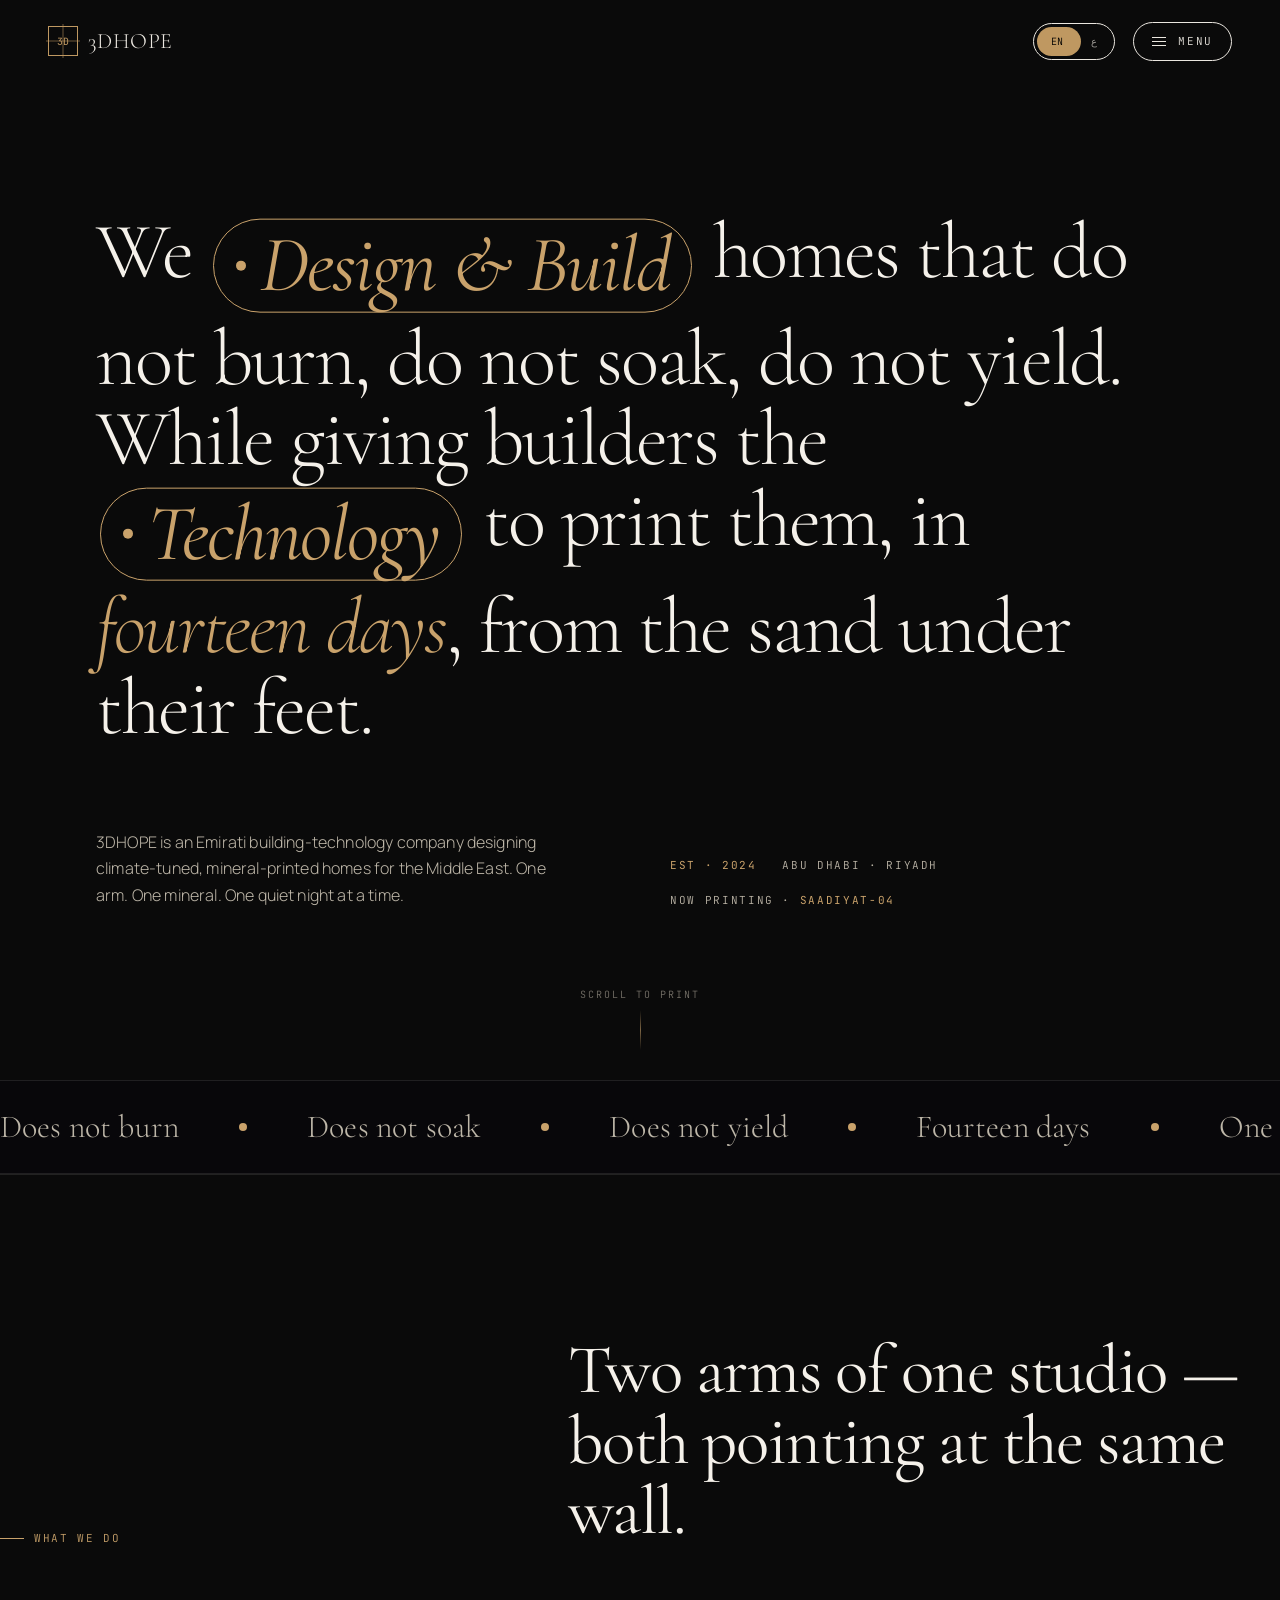
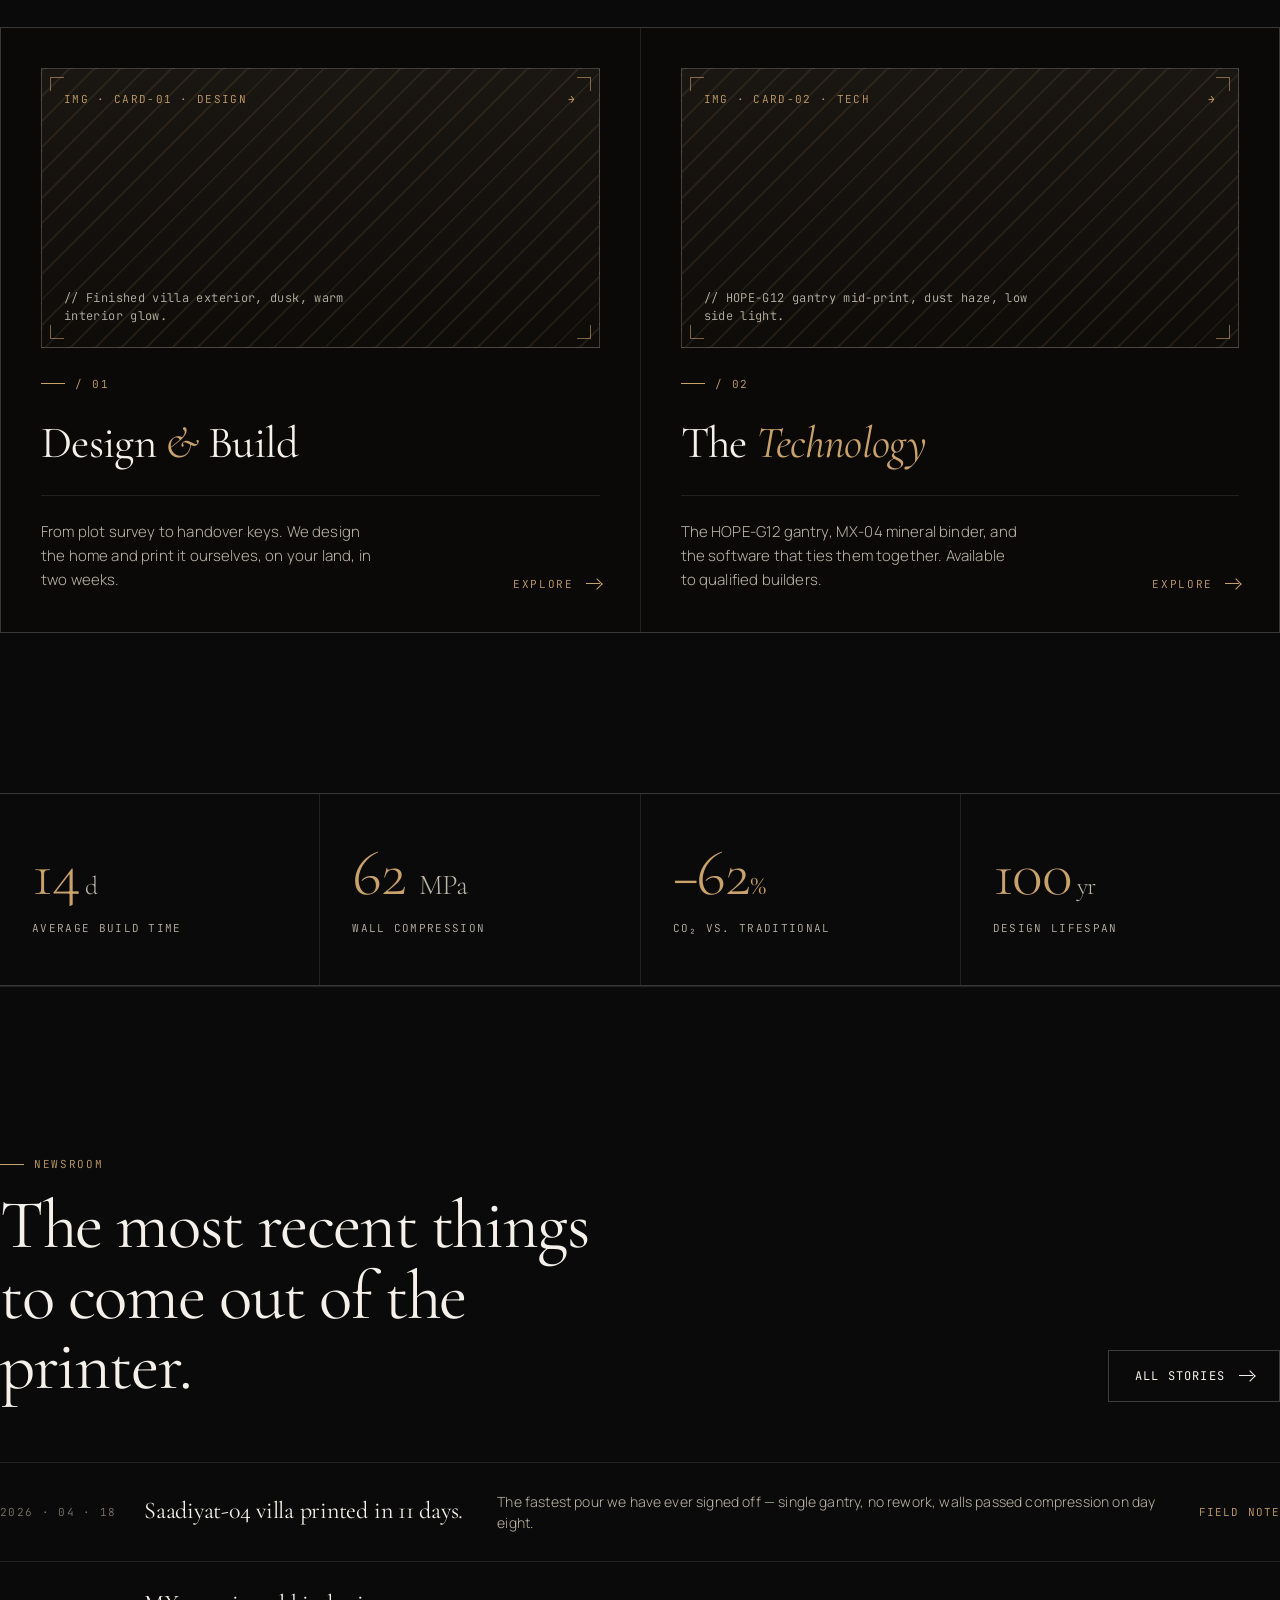
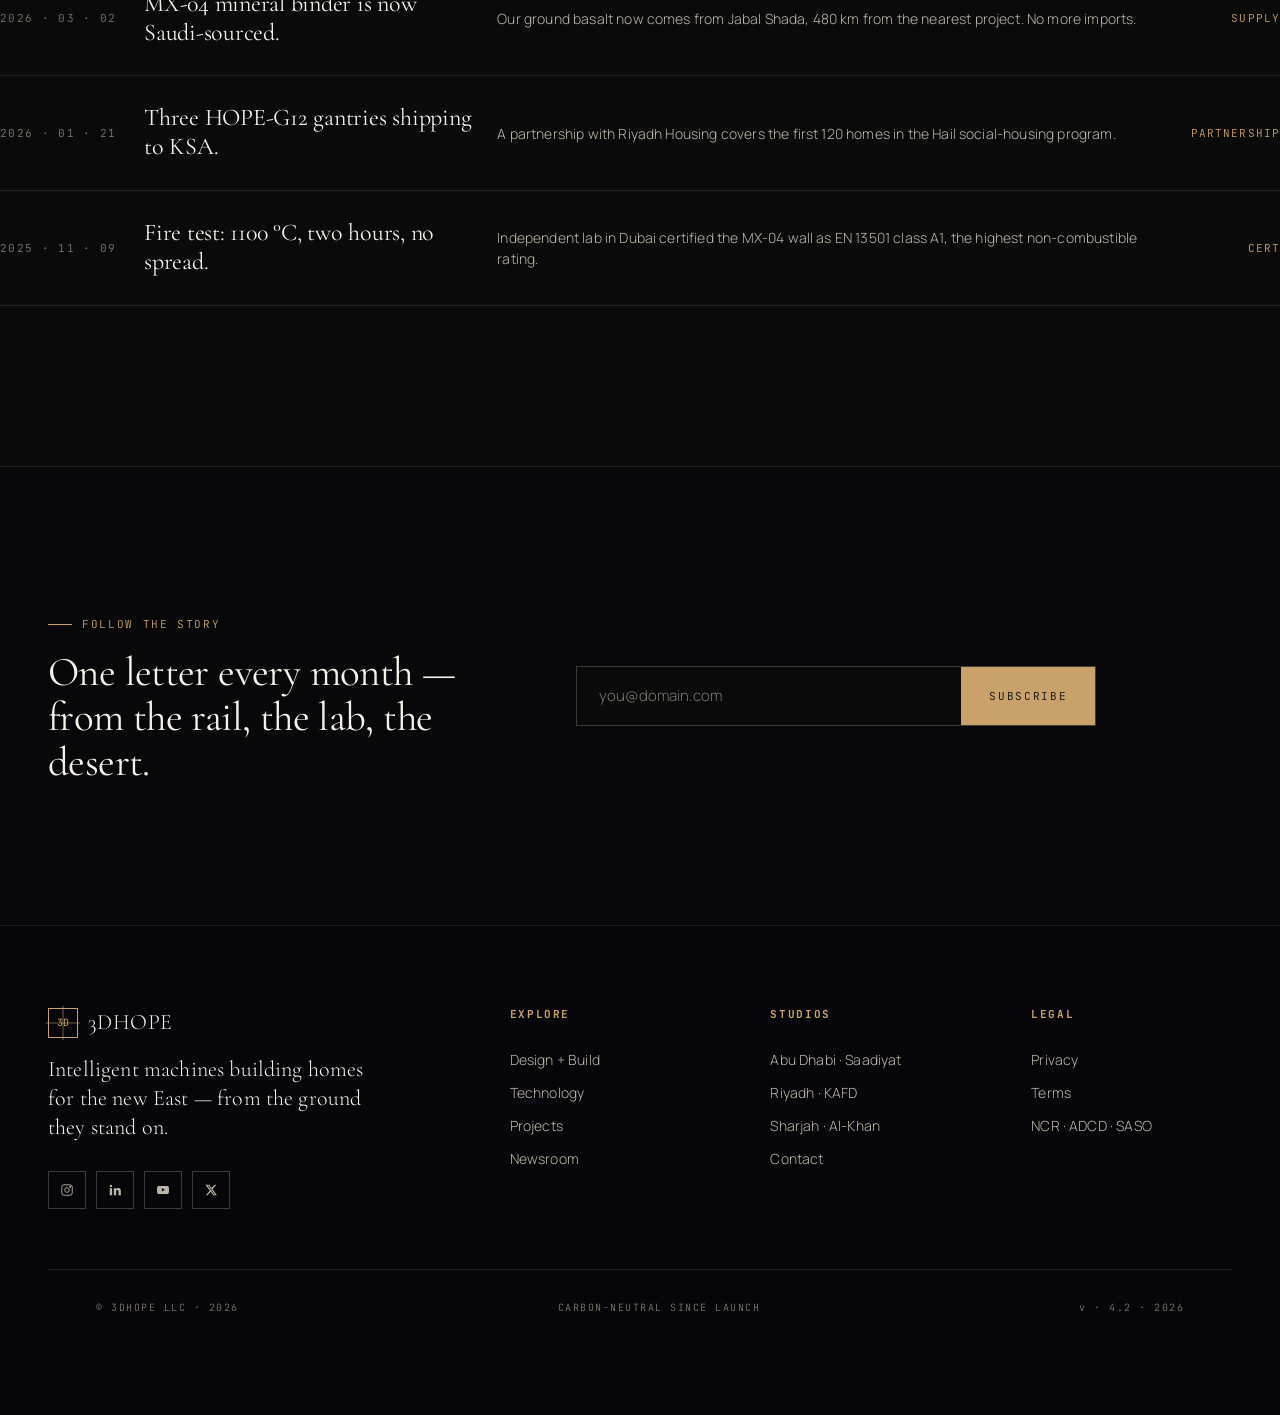
==== index.html @ 61ddff59 "Add files via upload" ====
<!doctype html>
<html lang="en" dir="ltr">
<head>
<meta charset="utf-8">
<meta name="viewport" content="width=device-width,initial-scale=1">
<title>3DHOPE — Intelligent Machines Building Homes for the New East</title>
<link rel="preconnect" href="https://fonts.googleapis.com">
<link rel="preconnect" href="https://fonts.gstatic.com" crossorigin>
<link href="https://fonts.googleapis.com/css2?family=Cormorant+Garamond:wght@300;400;500;600&family=Manrope:wght@200;300;400;500;600&family=JetBrains+Mono:wght@300;400&family=Reem+Kufi:wght@400;500;600;700&family=Tajawal:wght@200;300;400;500&display=swap" rel="stylesheet">
<link rel="stylesheet" href="assets/shared.css">
<style>
  /* HOME-SPECIFIC */
  .home{position:relative;min-height:120vh;display:flex;align-items:center;justify-content:center;padding:160px var(--pad) 120px}
  .home-bg{
    position:fixed;inset:0;z-index:-1;overflow:hidden;
    background:
      radial-gradient(ellipse at 50% 18%, rgba(201,162,107,0.22), transparent 50%),
      radial-gradient(ellipse at 50% 100%, rgba(58,42,28,0.5), transparent 55%),
      linear-gradient(180deg,#0a0a0a 0%,#13100c 50%,#0a0a0a 100%);
  }
  /* technical grid floor */
  .home-bg::before{
    content:"";position:absolute;inset:0;
    background-image:
      linear-gradient(rgba(201,162,107,0.06) 1px, transparent 1px),
      linear-gradient(90deg, rgba(201,162,107,0.06) 1px, transparent 1px);
    background-size:80px 80px;
    background-position:center bottom;
    mask:linear-gradient(180deg, transparent 0%, transparent 35%, rgba(0,0,0,0.7) 75%, rgba(0,0,0,0.9) 100%);
    -webkit-mask:linear-gradient(180deg, transparent 0%, transparent 35%, rgba(0,0,0,0.7) 75%, rgba(0,0,0,0.9) 100%);
    transform-origin:center bottom;
    transform:perspective(900px) rotateX(60deg) translateY(60%) scale(2.4);
    opacity:0.8;
  }
  .home-bg::after{
    content:"";position:absolute;inset:0;
    background:
      linear-gradient(180deg, rgba(10,10,10,0.15) 0%, rgba(10,10,10,0.0) 30%, rgba(10,10,10,0) 55%, rgba(10,10,10,0.55) 100%),
      radial-gradient(ellipse at 50% 100%, rgba(0,0,0,0) 0%, rgba(0,0,0,0.4) 100%);
    pointer-events:none;
  }

  /* the printer scene */
  .printer-scene{
    position:absolute;
    left:50%;bottom:5%;
    width:min(1400px,96vw);
    aspect-ratio:16/9;
    transform:translateX(-50%);
    pointer-events:none;
    will-change:transform;
  }
  .printer-scene svg{width:100%;height:100%;overflow:visible}
  .ps-rail{stroke:rgba(201,162,107,0.35);stroke-width:1.2;fill:none}
  .ps-rail-tick{stroke:rgba(201,162,107,0.5);stroke-width:1}
  .ps-frame{stroke:var(--accent);stroke-width:1.5;fill:none;opacity:0.9}
  .ps-frame-soft{stroke:rgba(201,162,107,0.6);stroke-width:1;fill:none}
  .ps-fill{fill:rgba(201,162,107,0.05);stroke:var(--accent);stroke-width:1.2}
  .ps-text{fill:rgba(201,162,107,0.55);font-family:var(--mono);font-size:9px;letter-spacing:0.12em}
  .ps-text-dim{fill:rgba(189,182,168,0.4);font-family:var(--mono);font-size:8px;letter-spacing:0.1em}
  .ps-tick{stroke:rgba(189,182,168,0.3);stroke-width:1}
  /* the gantry — moves horizontally */
  .ps-gantry{
    transform-origin:center;
    animation:gantryPath 18s ease-in-out infinite;
    will-change:transform;
  }
  @keyframes gantryPath{
    0%{transform:translateX(-22%)}
    50%{transform:translateX(22%)}
    100%{transform:translateX(-22%)}
  }
  html[dir="rtl"] .ps-gantry{animation-direction:reverse}
  /* extruded line (sparkle below nozzle) */
  .ps-extrude{
    stroke:var(--accent);
    stroke-width:1.4;
    fill:none;
    filter:drop-shadow(0 0 6px rgba(201,162,107,0.8));
    animation:extrudeFlicker 0.4s steps(2) infinite;
  }
  @keyframes extrudeFlicker{
    0%,100%{opacity:0.85}
    50%{opacity:1}
  }
  /* the printed wall — grows in CSS */
  .ps-wall-layer{
    fill:rgba(245,241,234,0.04);
    stroke:rgba(201,162,107,0.7);
    stroke-width:0.6;
  }
  /* dust particles */
  .ps-dust{
    fill:var(--accent);
    opacity:0;
    animation:dustFloat 3s linear infinite;
  }
  @keyframes dustFloat{
    0%{opacity:0;transform:translateY(0) translateX(0)}
    10%{opacity:0.6}
    100%{opacity:0;transform:translateY(-40px) translateX(20px)}
  }
  /* scanning measurement lines */
  .ps-scanline{
    stroke:rgba(201,162,107,0.45);
    stroke-width:0.6;
    stroke-dasharray:3 3;
    fill:none;
  }
  /* corner technical marks */
  .ps-corner-frame{
    position:absolute;
    left:0;right:0;top:0;bottom:0;
    pointer-events:none;
  }
  .ps-tag{
    position:absolute;
    font-family:var(--mono);
    font-size:10px;
    color:var(--accent);
    letter-spacing:0.15em;
    opacity:0.7;
  }
  .ps-tag.tl{top:8%;left:4%}
  .ps-tag.tr{top:8%;right:4%;color:var(--fg-dim)}
  .ps-tag.bl{bottom:8%;left:4%;color:var(--fg-dim)}
  .ps-tag.br{bottom:8%;right:4%}
  @media (max-width:880px){
    .ps-tag{font-size:9px}
    .printer-scene{aspect-ratio:4/3}
  }

  /* scroll hint */
  .scroll-cue{
    position:absolute;left:50%;bottom:30px;transform:translateX(-50%);
    display:flex;flex-direction:column;align-items:center;gap:8px;
    font-family:var(--mono);font-size:10px;letter-spacing:0.2em;color:var(--fg-dim);
    z-index:2;opacity:0.6;
  }
  .scroll-cue .bar{
    width:1px;height:40px;
    background:linear-gradient(180deg,transparent,var(--accent),transparent);
    animation:scrollPulse 2s ease-in-out infinite;
  }
  @keyframes scrollPulse{
    0%,100%{transform:scaleY(0.4) translateY(-50%);opacity:0.4}
    50%{transform:scaleY(1) translateY(0);opacity:1}
  }

  /* Editorial headline */
  .editorial{
    max-width:1320px;font-family:var(--serif);font-weight:300;
    font-size:clamp(38px,6.2vw,108px);line-height:1.02;letter-spacing:-0.025em;
    color:var(--fg);
    /* support arabic look */
  }
  html[dir="rtl"] .editorial{font-family:var(--ar-serif);font-weight:400;line-height:1.15;letter-spacing:0;font-size:clamp(34px,5.4vw,92px)}
  .editorial .pill{
    display:inline-flex;align-items:center;gap:14px;
    border:1px solid var(--accent);color:var(--accent);
    padding:6px 22px;border-radius:999px;
    transform:translateY(-0.08em);
    transition:background .3s, color .3s, padding .3s;
    font-family:var(--serif);font-weight:400;font-style:italic;
    line-height:1;
    margin:0 4px;
  }
  html[dir="rtl"] .editorial .pill{font-family:var(--ar-serif);font-style:normal;font-weight:500}
  .editorial .pill .dot{width:10px;height:10px;border-radius:50%;background:var(--accent);display:inline-block;transition:background .3s}
  .editorial .pill:hover{background:var(--accent);color:#0a0a0a}
  .editorial .pill:hover .dot{background:#0a0a0a}
  .editorial .pill .ar-spacing{margin-inline-start:6px}

  .editorial em{font-style:italic;color:var(--accent)}
  html[dir="rtl"] .editorial em{font-style:normal;color:var(--accent)}

  /* sub line under editorial */
  .home-tag{margin-top:80px;display:grid;grid-template-columns:1fr 1fr;gap:60px;align-items:end}
  @media (max-width:880px){ .home-tag{grid-template-columns:1fr;gap:24px;margin-top:50px} }
  .home-tag .lede{max-width:48ch}
  .home-tag-meta{display:flex;flex-direction:column;align-items:flex-start;gap:18px;color:var(--fg-dim);font-family:var(--mono);font-size:11px;letter-spacing:.15em}
  .home-tag-meta b{color:var(--accent);font-weight:400}

  /* scrolling marquee strip */
  .marquee{
    overflow:hidden;border-top:1px solid var(--line);border-bottom:1px solid var(--line);
    padding:22px 0;background:#08070a;position:relative;z-index:1
  }
  .marquee-track{display:flex;gap:60px;animation:marq 50s linear infinite;white-space:nowrap;width:max-content}
  @keyframes marq{from{transform:translateX(0)} to{transform:translateX(-50%)}}
  html[dir="rtl"] .marquee-track{animation-direction:reverse}
  .marquee span{font-family:var(--serif);font-weight:300;font-size:32px;color:var(--fg-dim);display:flex;align-items:center;gap:60px}
  html[dir="rtl"] .marquee span{font-family:var(--ar-serif);font-weight:400}
  .marquee span::after{content:"";width:8px;height:8px;background:var(--accent);border-radius:50%;display:inline-block}

  /* what we do — two big cards */
  .ww{padding:160px 0;border-top:1px solid var(--line)}
  .ww-head{display:grid;grid-template-columns:1fr 1.4fr;gap:60px;align-items:end;margin-bottom:80px}
  @media (max-width:880px){ .ww-head{grid-template-columns:1fr;gap:24px} }
  .ww-cards{display:grid;grid-template-columns:1fr 1fr;gap:1px;background:var(--line);border:1px solid var(--line)}
  @media (max-width:880px){ .ww-cards{grid-template-columns:1fr} }
  .ww-card{background:#0a0908;padding:40px;display:flex;flex-direction:column;gap:28px;min-height:560px;transition:background .35s}
  .ww-card:hover{background:#100e0a}
  .ww-card .ph{flex:1;min-height:280px}
  .ww-card h3{font-family:var(--serif);font-weight:400;font-size:clamp(34px,3.5vw,48px);line-height:1.05;letter-spacing:-0.015em}
  html[dir="rtl"] .ww-card h3{font-family:var(--ar-serif);line-height:1.25}
  .ww-card .row{display:flex;justify-content:space-between;align-items:end;gap:20px;border-top:1px solid var(--line);padding-top:24px;margin-top:auto}
  .ww-card .row p{color:var(--fg-dim);font-size:15px;max-width:38ch;line-height:1.6}
  .ww-card .row .go{
    display:inline-flex;align-items:center;gap:12px;font-family:var(--mono);font-size:11px;letter-spacing:.15em;color:var(--accent);
    flex-shrink:0;transition:gap .3s
  }
  .ww-card:hover .row .go{gap:20px}

  /* stat strip */
  .stats{display:grid;grid-template-columns:repeat(4,1fr);gap:1px;background:var(--line);border-top:1px solid var(--line);border-bottom:1px solid var(--line)}
  @media (max-width:880px){ .stats{grid-template-columns:repeat(2,1fr)} }
  .stat{background:var(--bg);padding:48px 32px;display:flex;flex-direction:column;gap:14px}
  .stat b{font-family:var(--serif);font-weight:300;font-size:clamp(46px,5vw,76px);color:var(--accent);line-height:1;letter-spacing:-0.02em}
  .stat span{font-family:var(--mono);font-size:11px;color:var(--fg-dim);letter-spacing:.12em}

  /* news preview */
  .news{padding:160px 0;border-top:1px solid var(--line)}
  .news-head{display:flex;justify-content:space-between;align-items:end;margin-bottom:60px;gap:30px;flex-wrap:wrap}
  .news-list a{
    display:grid;grid-template-columns:120px 1fr 2fr 100px;gap:24px;align-items:center;
    padding:28px 0;border-top:1px solid var(--line);transition:padding .35s;
  }
  .news-list a:last-child{border-bottom:1px solid var(--line)}
  @media (max-width:880px){ .news-list a{grid-template-columns:90px 1fr;gap:10px} .news-list a .nd{grid-column:1/-1;color:var(--fg-dim)} .news-list a .nv{display:none} }
  .news-list a:hover{padding-left:14px}
  html[dir="rtl"] .news-list a:hover{padding-left:0;padding-right:14px}
  .news-list .nd-date{font-family:var(--mono);font-size:11px;color:var(--muted);letter-spacing:.12em}
  .news-list .nd-title{font-family:var(--serif);font-size:24px;font-weight:400;line-height:1.2;letter-spacing:-0.01em}
  html[dir="rtl"] .news-list .nd-title{font-family:var(--ar-serif);line-height:1.4}
  .news-list .nd-desc{color:var(--fg-dim);font-size:14px;line-height:1.5}
  .news-list .nv{font-family:var(--mono);font-size:11px;color:var(--accent);text-align:right;letter-spacing:.1em}
  html[dir="rtl"] .news-list .nv{text-align:left}

  /* newsletter */
  .nl{padding:140px 0;border-top:1px solid var(--line);background:#08070a}
  .nl-grid{display:grid;grid-template-columns:1fr 1.4fr;gap:60px;align-items:center}
  @media (max-width:880px){ .nl-grid{grid-template-columns:1fr;gap:24px} }
  .nl-form{display:flex;gap:0;border:1px solid var(--line-strong);background:#0a0a0a;max-width:520px}
  .nl-form input{
    flex:1;background:transparent;border:0;outline:0;color:var(--fg);
    padding:18px 22px;font:inherit;font-size:15px;font-weight:300
  }
  .nl-form input::placeholder{color:var(--muted)}
  .nl-form button{padding:0 28px;background:var(--accent);color:#0a0a0a;font-family:var(--mono);font-size:11px;letter-spacing:.15em;transition:background .25s}
  .nl-form button:hover{background:#e0b986}

  /* footer */
  footer.foot{
    border-top:1px solid var(--line);padding:80px var(--pad) 100px;background:#06050a;
  }
  .foot-grid{display:grid;grid-template-columns:2fr 1fr 1fr 1fr;gap:60px;max-width:1480px;margin:0 auto}
  @media (max-width:880px){ .foot-grid{grid-template-columns:1fr 1fr;gap:40px} }
  .foot-grid h5{font-family:var(--mono);font-size:11px;color:var(--accent);margin-bottom:20px;letter-spacing:.15em}
  .foot-grid ul li{padding:6px 0;font-size:14px;color:var(--fg-dim);transition:color .25s;cursor:pointer}
  .foot-grid ul li:hover{color:var(--accent)}
  .foot-tag{font-family:var(--serif);font-size:22px;color:var(--fg);line-height:1.3;margin-top:16px;max-width:30ch}
  html[dir="rtl"] .foot-tag{font-family:var(--ar-serif);line-height:1.5}

  /* social row */
  .socials{display:flex;gap:10px;margin-top:30px}
  .socials a{
    width:38px;height:38px;border:1px solid var(--line-strong);display:grid;place-items:center;
    color:var(--fg-dim);transition:all .25s;
  }
  .socials a:hover{border-color:var(--accent);color:var(--accent)}
  .socials a svg{width:14px;height:14px}
</style>
</head>
<body>

<!-- NAV -->
<nav class="nav" id="nav">
  <a href="index.html" class="logo">
    <span class="mark">3D</span>
    <span>3DHOPE</span>
  </a>
  <div class="nav-right">
    <div class="lang-toggle">
      <span class="pill"></span>
      <button data-lang-btn="en" class="active">EN</button>
      <button data-lang-btn="ar">ع</button>
    </div>
    <button class="menu-btn" data-open-menu>
      <span class="bars"><span></span><span></span><span></span></span>
      <span data-en>MENU</span><span data-ar>القائمة</span>
    </button>
  </div>
</nav>

<!-- MENU OVERLAY -->
<aside class="menu-overlay">
  <div class="menu-head">
    <a href="index.html" class="logo">
      <span class="mark">3D</span>
      <span>3DHOPE</span>
    </a>
    <button class="menu-close" data-close-menu>
      <span data-en>CLOSE</span><span data-ar>إغلاق</span>
      <span class="x"></span>
    </button>
  </div>
  <div class="menu-body">
    <nav class="menu-links">
      <a href="design-build.html"><span class="num">/ 01</span><span data-en>Design + Build</span><span data-ar>التصميم والبناء</span></a>
      <a href="technology.html"><span class="num">/ 02</span><span data-en>Technology</span><span data-ar>التقنية</span></a>
      <a href="design-build.html#projects"><span class="num">/ 03</span><span data-en>Projects</span><span data-ar>المشاريع</span></a>
      <a href="newsroom.html"><span class="num">/ 04</span><span data-en>Newsroom</span><span data-ar>الأخبار</span></a>
      <a href="contact.html"><span class="num">/ 05</span><span data-en>Contact</span><span data-ar>تواصل</span></a>
    </nav>
    <aside class="menu-side">
      <div>
        <h6><span data-en>STUDIOS</span><span data-ar>الاستوديوهات</span></h6>
        <p>Abu Dhabi · Saadiyat<br>Riyadh · KAFD<br>Sharjah · Al-Khan</p>
      </div>
      <div>
        <h6><span data-en>CONTACT</span><span data-ar>تواصل</span></h6>
        <p>hello@3dhope.ae<br>+971 2 449 0301</p>
      </div>
      <div>
        <h6><span data-en>FOLLOW</span><span data-ar>تابعنا</span></h6>
        <p>Instagram · LinkedIn<br>YouTube · X</p>
      </div>
    </aside>
  </div>
</aside>

<!-- HOME -->
<main class="home">
  <div class="home-bg" id="homeBg">
    <!-- Tech corner tags -->
    <span class="ps-tag tl">SCENE · 01</span>
    <span class="ps-tag tr"><span data-en>GANTRY · HOPE-G12</span><span data-ar>الرافعة · HOPE-G12</span></span>
    <span class="ps-tag bl">LAT · 24.4539° N &nbsp; LON · 54.3773° E</span>
    <span class="ps-tag br"><span data-en>LAYER 047 / 210</span><span data-ar>الطبقة ٠٤٧ / ٢١٠</span></span>

    <!-- 3D printer scene -->
    <div class="printer-scene" id="printerScene">
      <svg viewBox="0 0 1600 900" xmlns="http://www.w3.org/2000/svg" aria-hidden="true">
        <defs>
          <linearGradient id="wallGrad" x1="0" y1="0" x2="0" y2="1">
            <stop offset="0" stop-color="rgba(201,162,107,0.18)"/>
            <stop offset="1" stop-color="rgba(245,241,234,0.02)"/>
          </linearGradient>
          <radialGradient id="nozzleGlow" cx="0.5" cy="0.5" r="0.5">
            <stop offset="0" stop-color="rgba(255,210,140,0.9)"/>
            <stop offset="0.4" stop-color="rgba(201,162,107,0.5)"/>
            <stop offset="1" stop-color="rgba(201,162,107,0)"/>
          </radialGradient>
        </defs>

        <!-- Horizontal rail / base track -->
        <line class="ps-rail" x1="60" y1="780" x2="1540" y2="780"/>
        <line class="ps-rail" x1="60" y1="790" x2="1540" y2="790" opacity="0.5"/>
        <!-- Rail ticks (measurement) -->
        <g class="ps-rail-tick">
          <line x1="100" y1="780" x2="100" y2="795"/>
          <line x1="220" y1="780" x2="220" y2="795"/>
          <line x1="340" y1="780" x2="340" y2="795"/>
          <line x1="460" y1="780" x2="460" y2="795"/>
          <line x1="580" y1="780" x2="580" y2="795"/>
          <line x1="700" y1="780" x2="700" y2="795"/>
          <line x1="820" y1="780" x2="820" y2="795"/>
          <line x1="940" y1="780" x2="940" y2="795"/>
          <line x1="1060" y1="780" x2="1060" y2="795"/>
          <line x1="1180" y1="780" x2="1180" y2="795"/>
          <line x1="1300" y1="780" x2="1300" y2="795"/>
          <line x1="1420" y1="780" x2="1420" y2="795"/>
        </g>
        <!-- Scale labels -->
        <text class="ps-text-dim" x="100" y="815">0m</text>
        <text class="ps-text-dim" x="460" y="815">3m</text>
        <text class="ps-text-dim" x="820" y="815">6m</text>
        <text class="ps-text-dim" x="1180" y="815">9m</text>
        <text class="ps-text-dim" x="1420" y="815">12m</text>

        <!-- Printed wall (grows with scroll via JS) -->
        <g id="printedWall">
          <!-- foundation -->
          <rect x="600" y="760" width="380" height="20" fill="rgba(201,162,107,0.15)" stroke="rgba(201,162,107,0.4)" stroke-width="0.6"/>
          <!-- wall layers — each "stripe" is one print pass -->
          <g id="wallLayers">
            <!-- layers will be revealed by JS as the user scrolls -->
            <rect class="ps-wall-layer wl" x="610" y="752" width="360" height="8" data-layer="1"/>
            <rect class="ps-wall-layer wl" x="610" y="744" width="360" height="8" data-layer="2"/>
            <rect class="ps-wall-layer wl" x="610" y="736" width="360" height="8" data-layer="3"/>
            <rect class="ps-wall-layer wl" x="610" y="728" width="360" height="8" data-layer="4"/>
            <rect class="ps-wall-layer wl" x="610" y="720" width="360" height="8" data-layer="5"/>
            <rect class="ps-wall-layer wl" x="610" y="712" width="360" height="8" data-layer="6"/>
            <rect class="ps-wall-layer wl" x="610" y="704" width="360" height="8" data-layer="7"/>
            <rect class="ps-wall-layer wl" x="610" y="696" width="360" height="8" data-layer="8"/>
            <rect class="ps-wall-layer wl" x="610" y="688" width="360" height="8" data-layer="9"/>
            <rect class="ps-wall-layer wl" x="610" y="680" width="360" height="8" data-layer="10"/>
            <rect class="ps-wall-layer wl" x="610" y="672" width="360" height="8" data-layer="11"/>
            <rect class="ps-wall-layer wl" x="610" y="664" width="360" height="8" data-layer="12"/>
            <rect class="ps-wall-layer wl" x="610" y="656" width="360" height="8" data-layer="13"/>
            <rect class="ps-wall-layer wl" x="610" y="648" width="360" height="8" data-layer="14"/>
            <rect class="ps-wall-layer wl" x="610" y="640" width="360" height="8" data-layer="15"/>
            <rect class="ps-wall-layer wl" x="610" y="632" width="360" height="8" data-layer="16"/>
            <rect class="ps-wall-layer wl" x="610" y="624" width="360" height="8" data-layer="17"/>
            <rect class="ps-wall-layer wl" x="610" y="616" width="360" height="8" data-layer="18"/>
            <rect class="ps-wall-layer wl" x="610" y="608" width="360" height="8" data-layer="19"/>
            <rect class="ps-wall-layer wl" x="610" y="600" width="360" height="8" data-layer="20"/>
            <rect class="ps-wall-layer wl" x="610" y="592" width="360" height="8" data-layer="21"/>
            <rect class="ps-wall-layer wl" x="610" y="584" width="360" height="8" data-layer="22"/>
            <rect class="ps-wall-layer wl" x="610" y="576" width="360" height="8" data-layer="23"/>
            <rect class="ps-wall-layer wl" x="610" y="568" width="360" height="8" data-layer="24"/>
          </g>
          <!-- door opening -->
          <rect x="680" y="600" width="60" height="160" fill="rgba(10,10,10,0.9)" stroke="rgba(201,162,107,0.3)" stroke-width="0.5"/>
          <!-- window opening -->
          <rect x="820" y="600" width="80" height="60" fill="rgba(10,10,10,0.85)" stroke="rgba(201,162,107,0.3)" stroke-width="0.5"/>
        </g>

        <!-- The gantry — wraps so it can be translated horizontally -->
        <g class="ps-gantry" id="psGantry">
          <!-- left vertical column -->
          <rect class="ps-frame" x="270" y="180" width="22" height="600" rx="2"/>
          <rect class="ps-fill" x="274" y="200" width="14" height="560"/>
          <!-- detail dashes on column -->
          <line x1="270" y1="280" x2="292" y2="280" stroke="rgba(201,162,107,0.4)" stroke-width="0.6"/>
          <line x1="270" y1="380" x2="292" y2="380" stroke="rgba(201,162,107,0.4)" stroke-width="0.6"/>
          <line x1="270" y1="480" x2="292" y2="480" stroke="rgba(201,162,107,0.4)" stroke-width="0.6"/>
          <line x1="270" y1="580" x2="292" y2="580" stroke="rgba(201,162,107,0.4)" stroke-width="0.6"/>
          <line x1="270" y1="680" x2="292" y2="680" stroke="rgba(201,162,107,0.4)" stroke-width="0.6"/>

          <!-- right vertical column -->
          <rect class="ps-frame" x="1308" y="180" width="22" height="600" rx="2"/>
          <rect class="ps-fill" x="1312" y="200" width="14" height="560"/>
          <line x1="1308" y1="280" x2="1330" y2="280" stroke="rgba(201,162,107,0.4)" stroke-width="0.6"/>
          <line x1="1308" y1="380" x2="1330" y2="380" stroke="rgba(201,162,107,0.4)" stroke-width="0.6"/>
          <line x1="1308" y1="480" x2="1330" y2="480" stroke="rgba(201,162,107,0.4)" stroke-width="0.6"/>
          <line x1="1308" y1="580" x2="1330" y2="580" stroke="rgba(201,162,107,0.4)" stroke-width="0.6"/>
          <line x1="1308" y1="680" x2="1330" y2="680" stroke="rgba(201,162,107,0.4)" stroke-width="0.6"/>

          <!-- top beam (horizontal) -->
          <rect class="ps-frame" x="270" y="180" width="1060" height="18" rx="2"/>
          <rect class="ps-fill" x="280" y="184" width="1040" height="10"/>
          <!-- beam crosshatch -->
          <line x1="380" y1="180" x2="380" y2="198" stroke="rgba(201,162,107,0.35)" stroke-width="0.6"/>
          <line x1="480" y1="180" x2="480" y2="198" stroke="rgba(201,162,107,0.35)" stroke-width="0.6"/>
          <line x1="580" y1="180" x2="580" y2="198" stroke="rgba(201,162,107,0.35)" stroke-width="0.6"/>
          <line x1="680" y1="180" x2="680" y2="198" stroke="rgba(201,162,107,0.35)" stroke-width="0.6"/>
          <line x1="780" y1="180" x2="780" y2="198" stroke="rgba(201,162,107,0.35)" stroke-width="0.6"/>
          <line x1="880" y1="180" x2="880" y2="198" stroke="rgba(201,162,107,0.35)" stroke-width="0.6"/>
          <line x1="980" y1="180" x2="980" y2="198" stroke="rgba(201,162,107,0.35)" stroke-width="0.6"/>
          <line x1="1080" y1="180" x2="1080" y2="198" stroke="rgba(201,162,107,0.35)" stroke-width="0.6"/>
          <line x1="1180" y1="180" x2="1180" y2="198" stroke="rgba(201,162,107,0.35)" stroke-width="0.6"/>

          <!-- bracing — diagonals at top corners -->
          <line x1="270" y1="198" x2="340" y2="240" class="ps-frame-soft"/>
          <line x1="1330" y1="198" x2="1260" y2="240" class="ps-frame-soft"/>

          <!-- bottom mounts on rail -->
          <rect class="ps-frame" x="250" y="780" width="62" height="20" rx="1"/>
          <rect class="ps-frame" x="1288" y="780" width="62" height="20" rx="1"/>
          <circle cx="265" cy="800" r="5" class="ps-frame-soft"/>
          <circle cx="295" cy="800" r="5" class="ps-frame-soft"/>
          <circle cx="1305" cy="800" r="5" class="ps-frame-soft"/>
          <circle cx="1335" cy="800" r="5" class="ps-frame-soft"/>

          <!-- the print head trolley (slides along beam) -->
          <g id="psPrintHead">
            <!-- trolley body -->
            <rect class="ps-frame" x="760" y="200" width="80" height="60" rx="1"/>
            <rect class="ps-fill" x="765" y="204" width="70" height="52"/>
            <text class="ps-text" x="772" y="222">G-12</text>
            <text class="ps-text-dim" x="772" y="238">PRINT</text>
            <text class="ps-text-dim" x="772" y="250">HEAD</text>
            <!-- nozzle assembly -->
            <rect class="ps-frame" x="788" y="260" width="24" height="30"/>
            <polygon class="ps-frame" points="788,290 812,290 808,310 792,310" fill="rgba(201,162,107,0.12)"/>
            <!-- nozzle glow -->
            <circle cx="800" cy="312" r="20" fill="url(#nozzleGlow)"/>
            <!-- extruded line -->
            <path class="ps-extrude" d="M 800 312 Q 800 360 800 410 T 800 510" stroke-linecap="round"/>
            <!-- dust particles -->
            <circle class="ps-dust" cx="795" cy="510" r="1.5" style="animation-delay:0s"/>
            <circle class="ps-dust" cx="805" cy="515" r="1" style="animation-delay:0.4s"/>
            <circle class="ps-dust" cx="790" cy="520" r="1.2" style="animation-delay:0.8s"/>
            <circle class="ps-dust" cx="810" cy="510" r="1" style="animation-delay:1.2s"/>
            <circle class="ps-dust" cx="800" cy="525" r="1.5" style="animation-delay:1.6s"/>
            <circle class="ps-dust" cx="797" cy="518" r="1" style="animation-delay:2.0s"/>
            <circle class="ps-dust" cx="803" cy="522" r="1.2" style="animation-delay:2.4s"/>
          </g>

          <!-- crosshead measurement lines from the trolley to columns -->
          <line class="ps-scanline" x1="292" y1="230" x2="760" y2="230"/>
          <line class="ps-scanline" x1="840" y1="230" x2="1308" y2="230"/>
        </g>

        <!-- distant scanning lines (perspective hint) -->
        <line class="ps-scanline" x1="100" y1="850" x2="1500" y2="850"/>
        <line class="ps-scanline" x1="200" y1="870" x2="1400" y2="870" opacity="0.5"/>

        <!-- top-left technical annotation -->
        <g transform="translate(40 80)">
          <line x1="0" y1="0" x2="40" y2="0" stroke="rgba(201,162,107,0.5)" stroke-width="0.8"/>
          <line x1="0" y1="0" x2="0" y2="40" stroke="rgba(201,162,107,0.5)" stroke-width="0.8"/>
          <text class="ps-text" x="6" y="-6">FIG · 01</text>
          <text class="ps-text-dim" x="6" y="56">PRINT CYCLE</text>
          <text class="ps-text-dim" x="6" y="68">IN PROGRESS</text>
        </g>

        <!-- bottom-right technical annotation -->
        <g transform="translate(1480 850)">
          <line x1="0" y1="0" x2="-40" y2="0" stroke="rgba(201,162,107,0.5)" stroke-width="0.8"/>
          <line x1="0" y1="0" x2="0" y2="-40" stroke="rgba(201,162,107,0.5)" stroke-width="0.8"/>
          <text class="ps-text" x="-70" y="14" text-anchor="end">SCALE 1:80</text>
        </g>
      </svg>
    </div>
  </div>

  <div class="wrap">
    <h1 class="editorial">
      <span data-en>
        We
        <a href="design-build.html" class="pill"><span class="dot"></span>Design &amp; Build</a>
        homes that do not burn, do not soak, do not yield.<br>
        While giving builders the
        <a href="technology.html" class="pill"><span class="dot"></span>Technology</a>
        to print them, in <em>fourteen days</em>, from the sand under their feet.
      </span>
      <span data-ar>
        نحن
        <a href="design-build.html" class="pill"><span class="dot"></span>نُصمّم ونبني</a>
        منازل لا تحترق، لا تتشرّب، ولا تتزعزع.
        ونمنح البنّائين
        <a href="technology.html" class="pill"><span class="dot"></span>التقنية</a>
        ليطبعوها في <em>أربعة عشر يوماً</em> من الرمل تحت أقدامهم.
      </span>
    </h1>

    <div class="home-tag">
      <p class="lede">
        <span data-en>3DHOPE is an Emirati building-technology company designing climate-tuned, mineral-printed homes for the Middle East. One arm. One mineral. One quiet night at a time.</span>
        <span data-ar>٣دي‌هوب شركة بناء إماراتية تُصمّم منازل مطبوعة من المعدن، مُحسَّنة لمناخ الشرق الأوسط. ذراع واحدة. معدن واحد. ليلة هادئة واحدة في كل مرة.</span>
      </p>
      <div class="home-tag-meta">
        <span><b>EST · 2024</b> &nbsp; ABU DHABI · RIYADH</span>
        <span><span data-en>NOW PRINTING</span><span data-ar>تطبع الآن</span> · <b>SAADIYAT-04</b></span>
      </div>
    </div>
  </div>

  <!-- Scroll indicator -->
  <div class="scroll-cue" aria-hidden="true">
    <span><span data-en>SCROLL TO PRINT</span><span data-ar>مرّر لتطبع</span></span>
    <span class="bar"></span>
  </div>
</main>

<!-- MARQUEE -->
<div class="marquee" aria-hidden="true">
  <div class="marquee-track">
    <span data-en>Does not burn</span><span data-ar>لا يحترق</span>
    <span data-en>Does not soak</span><span data-ar>لا يتشرّب</span>
    <span data-en>Does not yield</span><span data-ar>لا يتزعزع</span>
    <span data-en>Fourteen days</span><span data-ar>أربعة عشر يوماً</span>
    <span data-en>One hundred years</span><span data-ar>مئة عام</span>
    <span data-en>Local mineral</span><span data-ar>معدن محلي</span>
    <span data-en>Does not burn</span><span data-ar>لا يحترق</span>
    <span data-en>Does not soak</span><span data-ar>لا يتشرّب</span>
    <span data-en>Does not yield</span><span data-ar>لا يتزعزع</span>
    <span data-en>Fourteen days</span><span data-ar>أربعة عشر يوماً</span>
    <span data-en>One hundred years</span><span data-ar>مئة عام</span>
    <span data-en>Local mineral</span><span data-ar>معدن محلي</span>
  </div>
</div>

<!-- WHAT WE DO -->
<section class="ww wrap">
  <div class="ww-head">
    <div class="reveal">
      <span class="eyebrow"><span data-en>WHAT WE DO</span><span data-ar>ما نقوم به</span></span>
    </div>
    <h2 class="h-2 reveal delay-1"><span data-en>Two arms of one studio — both pointing at the same wall.</span><span data-ar>ذراعان لاستوديو واحد — كلاهما يشيران إلى الجدار نفسه.</span></h2>
  </div>

  <div class="ww-cards">
    <a href="design-build.html" class="ww-card reveal">
      <div class="placeholder ph">
        <span class="corner tl"></span><span class="corner tr"></span><span class="corner bl"></span><span class="corner br"></span>
        <div class="ph-row-top"><span class="label">IMG · CARD-01 · DESIGN</span><span class="label">→</span></div>
        <div class="desc"><span data-en>// Finished villa exterior, dusk, warm interior glow.</span><span data-ar>// خارج فيلا مكتملة عند الغسق، توهج داخلي دافئ.</span></div>
      </div>
      <span class="eyebrow">/ 01</span>
      <h3><span data-en>Design <em class="italic">&amp;</em> Build</span><span data-ar>التصميم <em class="italic">و</em> البناء</span></h3>
      <div class="row">
        <p><span data-en>From plot survey to handover keys. We design the home and print it ourselves, on your land, in two weeks.</span><span data-ar>من مسح الموقع إلى تسليم المفاتيح. نصمّم المنزل ونطبعه بأنفسنا، على أرضكم، في أسبوعين.</span></p>
        <span class="go"><span data-en>EXPLORE</span><span data-ar>استكشف</span> <span class="arrow"></span></span>
      </div>
    </a>

    <a href="technology.html" class="ww-card reveal delay-1">
      <div class="placeholder ph">
        <span class="corner tl"></span><span class="corner tr"></span><span class="corner bl"></span><span class="corner br"></span>
        <div class="ph-row-top"><span class="label">IMG · CARD-02 · TECH</span><span class="label">→</span></div>
        <div class="desc"><span data-en>// HOPE-G12 gantry mid-print, dust haze, low side light.</span><span data-ar>// رافعة HOPE-G12 أثناء الطباعة، غبار خفيف، ضوء جانبي منخفض.</span></div>
      </div>
      <span class="eyebrow">/ 02</span>
      <h3><span data-en>The <em class="italic">Technology</em></span><span data-ar><em class="italic">التقنية</em></span></h3>
      <div class="row">
        <p><span data-en>The HOPE-G12 gantry, MX-04 mineral binder, and the software that ties them together. Available to qualified builders.</span><span data-ar>رافعة HOPE-G12، رابط MX-04 المعدني، والبرمجيات التي تربطهما. متاحة للبنّائين المعتمدين.</span></p>
        <span class="go"><span data-en>EXPLORE</span><span data-ar>استكشف</span> <span class="arrow"></span></span>
      </div>
    </a>
  </div>
</section>

<!-- STATS -->
<section class="stats">
  <div class="stat reveal"><b>14<small style="font-size:.4em;color:var(--fg-dim);margin-inline-start:.2em">d</small></b><span><span data-en>AVERAGE BUILD TIME</span><span data-ar>متوسط زمن البناء</span></span></div>
  <div class="stat reveal delay-1"><b>62 <small style="font-size:.45em;color:var(--fg-dim)">MPa</small></b><span><span data-en>WALL COMPRESSION</span><span data-ar>قوة ضغط الجدار</span></span></div>
  <div class="stat reveal delay-2"><b>−62<small style="font-size:.45em">%</small></b><span><span data-en>CO₂ VS. TRADITIONAL</span><span data-ar>الكربون مقارنةً بالتقليدي</span></span></div>
  <div class="stat reveal delay-3"><b>100<small style="font-size:.4em;color:var(--fg-dim);margin-inline-start:.2em">yr</small></b><span><span data-en>DESIGN LIFESPAN</span><span data-ar>العمر التصميمي</span></span></div>
</section>

<!-- NEWS -->
<section class="news wrap">
  <div class="news-head">
    <div class="reveal">
      <span class="eyebrow"><span data-en>NEWSROOM</span><span data-ar>الأخبار</span></span>
      <h2 class="h-2" style="margin-top:18px;max-width:18ch"><span data-en>The most recent things to come out of the printer.</span><span data-ar>أحدث ما خرج من الطابعة.</span></h2>
    </div>
    <a href="newsroom.html" class="btn ghost reveal delay-1"><span data-en>All stories</span><span data-ar>كل القصص</span> <span class="arrow"></span></a>
  </div>
  <div class="news-list">
    <a href="newsroom.html">
      <span class="nd-date">2026 · 04 · 18</span>
      <span class="nd-title"><span data-en>Saadiyat-04 villa printed in 11 days.</span><span data-ar>طبع فيلا سعديات-٠٤ في ١١ يوماً.</span></span>
      <span class="nd nd-desc"><span data-en>The fastest pour we have ever signed off — single gantry, no rework, walls passed compression on day eight.</span><span data-ar>أسرع طباعة وقّعناها — رافعة واحدة، بلا إعادة، الجدران اجتازت الضغط في اليوم الثامن.</span></span>
      <span class="nv">FIELD NOTE</span>
    </a>
    <a href="newsroom.html">
      <span class="nd-date">2026 · 03 · 02</span>
      <span class="nd-title"><span data-en>MX-04 mineral binder is now Saudi-sourced.</span><span data-ar>رابط MX-04 المعدني أصبح من إنتاج سعودي.</span></span>
      <span class="nd nd-desc"><span data-en>Our ground basalt now comes from Jabal Shada, 480 km from the nearest project. No more imports.</span><span data-ar>البازلت المطحون لدينا الآن من جبل شدا، على بُعد ٤٨٠ كم من أقرب مشروع. وداعاً للاستيراد.</span></span>
      <span class="nv">SUPPLY</span>
    </a>
    <a href="newsroom.html">
      <span class="nd-date">2026 · 01 · 21</span>
      <span class="nd-title"><span data-en>Three HOPE-G12 gantries shipping to KSA.</span><span data-ar>ثلاث رافعات HOPE-G12 إلى المملكة العربية السعودية.</span></span>
      <span class="nd nd-desc"><span data-en>A partnership with Riyadh Housing covers the first 120 homes in the Hail social-housing program.</span><span data-ar>شراكة مع الإسكان في الرياض تغطي أول ١٢٠ منزلاً في برنامج إسكان حائل.</span></span>
      <span class="nv">PARTNERSHIP</span>
    </a>
    <a href="newsroom.html">
      <span class="nd-date">2025 · 11 · 09</span>
      <span class="nd-title"><span data-en>Fire test: 1100 °C, two hours, no spread.</span><span data-ar>اختبار الحريق: ١١٠٠°م، ساعتان، بلا انتشار.</span></span>
      <span class="nd nd-desc"><span data-en>Independent lab in Dubai certified the MX-04 wall as EN 13501 class A1, the highest non-combustible rating.</span><span data-ar>اعتمد مختبر مستقل في دبي جدار MX-04 ضمن الفئة A1، أعلى تصنيف غير قابل للاشتعال.</span></span>
      <span class="nv">CERT</span>
    </a>
  </div>
</section>

<!-- NEWSLETTER -->
<section class="nl">
  <div class="nl-grid wrap">
    <div class="reveal">
      <span class="eyebrow"><span data-en>FOLLOW THE STORY</span><span data-ar>تابع القصة</span></span>
      <h2 class="h-3" style="margin-top:18px"><span data-en>One letter every month — from the rail, the lab, the desert.</span><span data-ar>رسالة واحدة كل شهر — من السكة، المختبر، الصحراء.</span></h2>
    </div>
    <form class="nl-form reveal delay-1" onsubmit="event.preventDefault();this.querySelector('button').textContent='✓ SUBSCRIBED'">
      <input type="email" required placeholder="you@domain.com">
      <button type="submit"><span data-en>SUBSCRIBE</span><span data-ar>اشتراك</span></button>
    </form>
  </div>
</section>

<!-- FOOTER -->
<footer class="foot">
  <div class="foot-grid">
    <div>
      <a href="index.html" class="logo">
        <span class="mark">3D</span>
        <span>3DHOPE</span>
      </a>
      <p class="foot-tag"><span data-en>Intelligent machines building homes for the new East — from the ground they stand on.</span><span data-ar>آلات ذكية تبني منازل الشرق الجديد — من الأرض التي تقوم عليها.</span></p>
      <div class="socials">
        <a href="#" aria-label="Instagram"><svg viewBox="0 0 24 24" fill="none" stroke="currentColor" stroke-width="1.5"><rect x="3" y="3" width="18" height="18" rx="4"/><circle cx="12" cy="12" r="4"/><circle cx="17.5" cy="6.5" r="1" fill="currentColor"/></svg></a>
        <a href="#" aria-label="LinkedIn"><svg viewBox="0 0 24 24" fill="currentColor"><rect x="3" y="9" width="4" height="12"/><circle cx="5" cy="5" r="2"/><path d="M10 9h4v2c.7-1.4 2.1-2.3 3.7-2.3 2.9 0 4.3 1.9 4.3 5V21h-4v-6.5c0-1.5-.6-2.5-2-2.5s-2 1-2 2.5V21h-4z"/></svg></a>
        <a href="#" aria-label="YouTube"><svg viewBox="0 0 24 24" fill="currentColor"><path d="M22 8s-.2-1.4-.8-2c-.8-.8-1.7-.8-2.1-.9C16.1 5 12 5 12 5s-4.1 0-7.1.1c-.4 0-1.3.1-2.1.9C2.2 6.6 2 8 2 8S1.8 9.6 1.8 11.2v1.6c0 1.6.2 3.2.2 3.2s.2 1.4.8 2c.8.8 1.8.8 2.3.9 1.7.2 7 .2 7 .2s4.1 0 7.1-.2c.4 0 1.3-.1 2.1-.9.6-.6.8-2 .8-2s.2-1.6.2-3.2v-1.6c0-1.6-.2-3.2-.2-3.2zM10 14.6V8.4l5.2 3.1z"/></svg></a>
        <a href="#" aria-label="X"><svg viewBox="0 0 24 24" fill="currentColor"><path d="M18.3 3H21l-6.4 7.3L22 21h-6l-4.7-6.1L5.9 21H3.2l6.8-7.8L2.6 3h6.2l4.2 5.6zm-1 16.5h1.6L7.7 4.4H6z"/></svg></a>
      </div>
    </div>
    <div>
      <h5><span data-en>EXPLORE</span><span data-ar>استكشف</span></h5>
      <ul>
        <li><a href="design-build.html"><span data-en>Design + Build</span><span data-ar>التصميم والبناء</span></a></li>
        <li><a href="technology.html"><span data-en>Technology</span><span data-ar>التقنية</span></a></li>
        <li><a href="design-build.html#projects"><span data-en>Projects</span><span data-ar>المشاريع</span></a></li>
        <li><a href="newsroom.html"><span data-en>Newsroom</span><span data-ar>الأخبار</span></a></li>
      </ul>
    </div>
    <div>
      <h5><span data-en>STUDIOS</span><span data-ar>الاستوديوهات</span></h5>
      <ul>
        <li>Abu Dhabi · Saadiyat</li>
        <li>Riyadh · KAFD</li>
        <li>Sharjah · Al-Khan</li>
        <li><a href="contact.html"><span data-en>Contact</span><span data-ar>تواصل</span></a></li>
      </ul>
    </div>
    <div>
      <h5><span data-en>LEGAL</span><span data-ar>قانوني</span></h5>
      <ul>
        <li><span data-en>Privacy</span><span data-ar>الخصوصية</span></li>
        <li><span data-en>Terms</span><span data-ar>الشروط</span></li>
        <li>NCR · ADCD · SASO</li>
      </ul>
    </div>
  </div>
  <div class="wrap" style="display:flex;justify-content:space-between;align-items:center;margin-top:60px;padding-top:30px;border-top:1px solid var(--line);font-family:var(--mono);font-size:10px;color:var(--muted);letter-spacing:.15em;flex-wrap:wrap;gap:12px">
    <span>© 3DHOPE LLC · 2026</span>
    <span><span data-en>CARBON-NEUTRAL SINCE LAUNCH</span><span data-ar>محايد كربونياً منذ الانطلاق</span></span>
    <span>v · 4.2 · 2026</span>
  </div>
</footer>

<script>
// ===== HOME-PAGE PARALLAX: 3D PRINTER SCENE =====
(function(){
  if (window.matchMedia('(prefers-reduced-motion: reduce)').matches) return;

  const scene = document.getElementById('printerScene');
  const homeBg = document.getElementById('homeBg');
  const wallLayers = document.querySelectorAll('#wallLayers .wl');
  if (!scene || !wallLayers.length) return;

  // Initially hide all wall layers — they'll be revealed by scroll
  wallLayers.forEach(l => {
    l.style.opacity = '0';
    l.style.transform = 'translateY(8px)';
    l.style.transition = 'opacity 0.5s ease, transform 0.5s ease';
  });

  let ticking = false;
  function onScroll(){
    if (ticking) return;
    ticking = true;
    requestAnimationFrame(()=>{
      const y = window.scrollY;
      const vh = window.innerHeight;

      // Parallax 1: scene drifts up as you scroll, slight scale
      // 0..vh maps to 0..−120px translate, 1.0..1.08 scale
      const t = Math.min(1, y / vh);
      const scenePx = -t * 80;
      const sceneScale = 1 + t * 0.06;
      scene.style.transform = `translateX(-50%) translateY(${scenePx}px) scale(${sceneScale})`;

      // Parallax 2: background grid drifts subtly (already CSS perspective)
      homeBg.style.transform = `translateY(${-y * 0.15}px)`;

      // Reveal wall layers progressively as user scrolls through hero
      // Each layer needs 1/N of the scroll range
      const total = wallLayers.length;
      const progress = Math.min(1, y / (vh * 0.85));
      const visibleCount = Math.floor(progress * total);
      wallLayers.forEach((layer, i)=>{
        if (i < visibleCount){
          layer.style.opacity = '1';
          layer.style.transform = 'translateY(0)';
        }
      });

      ticking = false;
    });
  }
  window.addEventListener('scroll', onScroll, {passive:true});
  onScroll();
})();
</script>
<script src="assets/shared.js"></script>
</body>
</html>
---- assets/shared.css ----
/* 3DHOPE — shared design system */
:root{
  --bg:#0a0a0a;
  --bg-2:#111110;
  --surface:#15140f;
  --line:rgba(245,241,234,0.10);
  --line-strong:rgba(245,241,234,0.22);
  --fg:#f5f1ea;
  --fg-dim:#bdb6a8;
  --muted:#7c766c;
  --accent:#C9A26B;
  --accent-dark:#8a6b3f;
  --accent-soft:rgba(201,162,107,0.14);
  --serif:"Cormorant Garamond", serif;
  --sans:"Manrope", system-ui, sans-serif;
  --mono:"JetBrains Mono", ui-monospace, monospace;
  --ar-serif:"Reem Kufi", serif;
  --ar-sans:"Tajawal", system-ui, sans-serif;
  --pad:48px;
}
*{box-sizing:border-box;margin:0;padding:0}
html,body{background:var(--bg);color:var(--fg);font-family:var(--sans);font-weight:300;-webkit-font-smoothing:antialiased;overflow-x:hidden}
html[dir="rtl"] body{font-family:var(--ar-sans)}
body{line-height:1.5;letter-spacing:0.01em;min-height:100vh}
a{color:inherit;text-decoration:none}
img,svg{display:block;max-width:100%}
button{font:inherit;color:inherit;background:none;border:0;cursor:pointer}
ul{list-style:none}

[data-en],[data-ar]{display:inline}
html[dir="ltr"] [data-ar]{display:none}
html[dir="rtl"] [data-en]{display:none}

.serif{font-family:var(--serif);font-weight:400;letter-spacing:-0.01em}
html[dir="rtl"] .serif{font-family:var(--ar-serif);letter-spacing:0}
.mono{font-family:var(--mono);font-weight:300;letter-spacing:0.08em;text-transform:uppercase;font-size:11px}

.wrap{max-width:1480px;margin:0 auto;padding:0 var(--pad)}
@media (max-width:720px){ :root{--pad:22px} }

::selection{background:var(--accent);color:var(--bg)}

/* ---------- TOP NAV ---------- */
.nav{
  position:fixed;top:0;left:0;right:0;z-index:90;
  display:flex;align-items:center;justify-content:space-between;
  padding:22px var(--pad);
  mix-blend-mode:difference;
  color:#f5f1ea;
}
.nav.solid{mix-blend-mode:normal}
.logo{display:flex;align-items:center;gap:10px;font-family:var(--serif);font-size:22px;letter-spacing:0.02em}
html[dir="rtl"] .logo{font-family:var(--ar-serif)}
.logo .mark{
  width:30px;height:30px;border:1px solid currentColor;position:relative;
  display:grid;place-items:center;color:var(--accent);
  font-family:var(--mono);font-size:10px;font-weight:400;
}
.logo .mark::before,.logo .mark::after{content:"";position:absolute;background:currentColor;opacity:.55}
.logo .mark::before{left:-3px;right:-3px;top:50%;height:1px;transform:translateY(-.5px)}
.logo .mark::after{top:-3px;bottom:-3px;left:50%;width:1px;transform:translateX(-.5px)}

.nav-right{display:flex;align-items:center;gap:18px}
.lang-toggle{
  display:flex;align-items:center;border:1px solid currentColor;border-radius:999px;
  padding:3px;position:relative;font-family:var(--mono);font-size:10px;
}
.lang-toggle button{padding:7px 14px;border-radius:999px;color:currentColor;opacity:.65;transition:opacity .3s, color .3s;z-index:2;position:relative}
.lang-toggle button.active{color:#0a0a0a;opacity:1}
.lang-toggle .pill{position:absolute;top:3px;bottom:3px;width:44px;background:var(--accent);border-radius:999px;transition:transform .35s cubic-bezier(.7,0,.2,1);left:3px}
html[dir="rtl"] .lang-toggle .pill{transform:translateX(44px)}

.menu-btn{
  display:flex;align-items:center;gap:12px;border:1px solid currentColor;
  padding:10px 18px;border-radius:999px;font-family:var(--mono);font-size:11px;letter-spacing:.15em;
  transition:background .25s, color .25s;
}
.menu-btn:hover{background:var(--accent);color:#0a0a0a;border-color:var(--accent)}
.menu-btn .bars{display:inline-flex;flex-direction:column;gap:3px}
.menu-btn .bars span{width:14px;height:1px;background:currentColor;display:block}

/* ---------- MENU OVERLAY ---------- */
.menu-overlay{
  position:fixed;inset:0;z-index:200;background:#0a0a0a;
  transform:translateY(-100%);transition:transform .65s cubic-bezier(.8,0,.2,1);
  display:flex;flex-direction:column;overflow:hidden;
}
.menu-overlay.open{transform:translateY(0)}
.menu-head{
  display:flex;align-items:center;justify-content:space-between;padding:22px var(--pad);
  border-bottom:1px solid var(--line)
}
.menu-close{
  display:flex;align-items:center;gap:12px;font-family:var(--mono);font-size:11px;letter-spacing:.15em;
  border:1px solid var(--line-strong);padding:10px 18px;border-radius:999px;color:var(--fg);
  transition:all .25s;
}
.menu-close:hover{background:var(--accent);color:#0a0a0a;border-color:var(--accent)}
.menu-close .x{width:14px;height:14px;position:relative}
.menu-close .x::before,.menu-close .x::after{content:"";position:absolute;left:0;right:0;top:50%;height:1px;background:currentColor}
.menu-close .x::before{transform:rotate(45deg)}
.menu-close .x::after{transform:rotate(-45deg)}

.menu-body{flex:1;display:grid;grid-template-columns:2fr 1fr;align-items:end;padding:60px var(--pad) 80px;gap:60px}
@media (max-width:880px){ .menu-body{grid-template-columns:1fr;padding-top:40px} }
.menu-links{display:flex;flex-direction:column;gap:6px}
.menu-links a{
  font-family:var(--serif);font-weight:300;font-size:clamp(40px,7vw,108px);line-height:1;letter-spacing:-0.025em;
  color:var(--fg-dim);transition:color .25s,padding .35s cubic-bezier(.7,0,.2,1);
  display:flex;align-items:baseline;gap:18px;padding:8px 0
}
html[dir="rtl"] .menu-links a{font-family:var(--ar-serif);font-weight:400;letter-spacing:0;line-height:1.15}
.menu-links a .num{font-family:var(--mono);font-size:12px;color:var(--muted);letter-spacing:.15em;font-weight:400}
html[dir="rtl"] .menu-links a .num{font-family:var(--mono)}
.menu-links a:hover{color:var(--accent);padding-left:24px}
html[dir="rtl"] .menu-links a:hover{padding-left:0;padding-right:24px}
.menu-side{display:flex;flex-direction:column;gap:36px;color:var(--fg-dim);font-size:13px;line-height:1.7}
.menu-side h6{font-family:var(--mono);font-size:11px;color:var(--accent);letter-spacing:.15em;margin-bottom:14px}

/* ---------- BOTTOM STRIP ---------- */
.foot-strip{
  position:fixed;bottom:0;left:0;right:0;z-index:80;
  display:flex;align-items:center;justify-content:space-between;
  padding:18px var(--pad);
  font-family:var(--mono);font-size:10px;letter-spacing:.15em;color:#f5f1ea;
  mix-blend-mode:difference;pointer-events:none;
}
.foot-strip > *{pointer-events:auto}
.foot-strip .center{text-align:center;flex:1}
@media (max-width:720px){ .foot-strip .center{display:none} }

/* ---------- SHARED PAGE CHROME ---------- */
.page{padding:140px 0 140px}

.eyebrow{display:inline-flex;align-items:center;gap:10px;color:var(--accent);font-family:var(--mono);font-size:11px;letter-spacing:.15em;text-transform:uppercase}
.eyebrow::before{content:"";width:24px;height:1px;background:var(--accent)}
html[dir="rtl"] .eyebrow{font-family:var(--ar-sans);font-weight:500;letter-spacing:.05em;text-transform:none;font-size:12px}

.h-display{font-family:var(--serif);font-weight:300;font-size:clamp(54px,8.5vw,144px);line-height:.95;letter-spacing:-0.025em}
html[dir="rtl"] .h-display{font-family:var(--ar-serif);font-weight:400;letter-spacing:0;line-height:1.1}
.h-2{font-family:var(--serif);font-weight:400;font-size:clamp(38px,5.4vw,82px);line-height:1.02;letter-spacing:-0.02em}
html[dir="rtl"] .h-2{font-family:var(--ar-serif);letter-spacing:0;line-height:1.15}
.h-3{font-family:var(--serif);font-weight:400;font-size:clamp(28px,3.2vw,46px);line-height:1.1;letter-spacing:-0.015em}
html[dir="rtl"] .h-3{font-family:var(--ar-serif);line-height:1.3}
.lede{font-size:clamp(16px,1.25vw,18px);color:var(--fg-dim);font-weight:300;max-width:62ch;line-height:1.65}
html[dir="rtl"] .lede{font-family:var(--ar-sans)}
.italic{font-style:italic;color:var(--accent)}
html[dir="rtl"] .italic{font-style:normal;color:var(--accent)}

.btn{
  display:inline-flex;align-items:center;gap:14px;padding:16px 26px;
  border:1px solid var(--accent);background:var(--accent);color:#1a1410;
  font-family:var(--mono);font-size:12px;letter-spacing:.1em;text-transform:uppercase;font-weight:400;
  transition:all .3s;cursor:pointer
}
.btn:hover{background:transparent;color:var(--accent)}
.btn.ghost{background:transparent;color:var(--fg);border-color:var(--line-strong)}
.btn.ghost:hover{border-color:var(--accent);color:var(--accent)}
html[dir="rtl"] .btn{font-family:var(--ar-sans);text-transform:none;letter-spacing:0;font-weight:500;font-size:14px}
.arrow{display:inline-block;width:14px;height:1px;background:currentColor;position:relative}
.arrow::after{content:"";position:absolute;right:-1px;top:-3px;width:7px;height:7px;border-top:1px solid currentColor;border-right:1px solid currentColor;transform:rotate(45deg)}
html[dir="rtl"] .arrow{transform:scaleX(-1)}

.reveal{opacity:0;transform:translateY(40px);transition:opacity 1s cubic-bezier(.4,0,.2,1), transform 1s cubic-bezier(.4,0,.2,1)}
.reveal.in{opacity:1;transform:translateY(0)}
.reveal.delay-1{transition-delay:.1s}
.reveal.delay-2{transition-delay:.2s}
.reveal.delay-3{transition-delay:.3s}

/* placeholder for renders */
.placeholder{
  position:relative;width:100%;height:100%;
  background:
    repeating-linear-gradient(135deg, rgba(201,162,107,0.10) 0 2px, transparent 2px 18px),
    linear-gradient(180deg, #1a1612, #0e0c09);
  border:1px solid var(--line-strong);
  display:flex;flex-direction:column;justify-content:space-between;padding:22px;
  color:var(--accent);overflow:hidden
}
.placeholder .corner{position:absolute;width:14px;height:14px;border:1px solid var(--accent);opacity:.6}
.placeholder .corner.tl{top:8px;left:8px;border-right:0;border-bottom:0}
.placeholder .corner.tr{top:8px;right:8px;border-left:0;border-bottom:0}
.placeholder .corner.bl{bottom:8px;left:8px;border-right:0;border-top:0}
.placeholder .corner.br{bottom:8px;right:8px;border-left:0;border-top:0}
.placeholder .label{font-family:var(--mono);font-size:11px;color:var(--accent);text-transform:uppercase;letter-spacing:.12em}
.placeholder .desc{font-family:var(--mono);font-size:12px;color:var(--fg-dim);max-width:48ch;line-height:1.5;text-transform:none;letter-spacing:.03em}
.ph-row-top{display:flex;justify-content:space-between;align-items:flex-start;gap:20px}

/* ---------- BREADCRUMB ---------- */
.crumb{display:flex;align-items:center;gap:10px;font-family:var(--mono);font-size:11px;color:var(--muted);letter-spacing:.15em;margin-bottom:24px}
.crumb a:hover{color:var(--accent)}
.crumb .sep{opacity:.5}

/* page hero — for sub pages */
.page-hero{padding:180px 0 100px;border-bottom:1px solid var(--line)}
.page-hero h1{margin-top:18px;max-width:18ch}
.page-hero .lede{margin-top:30px}
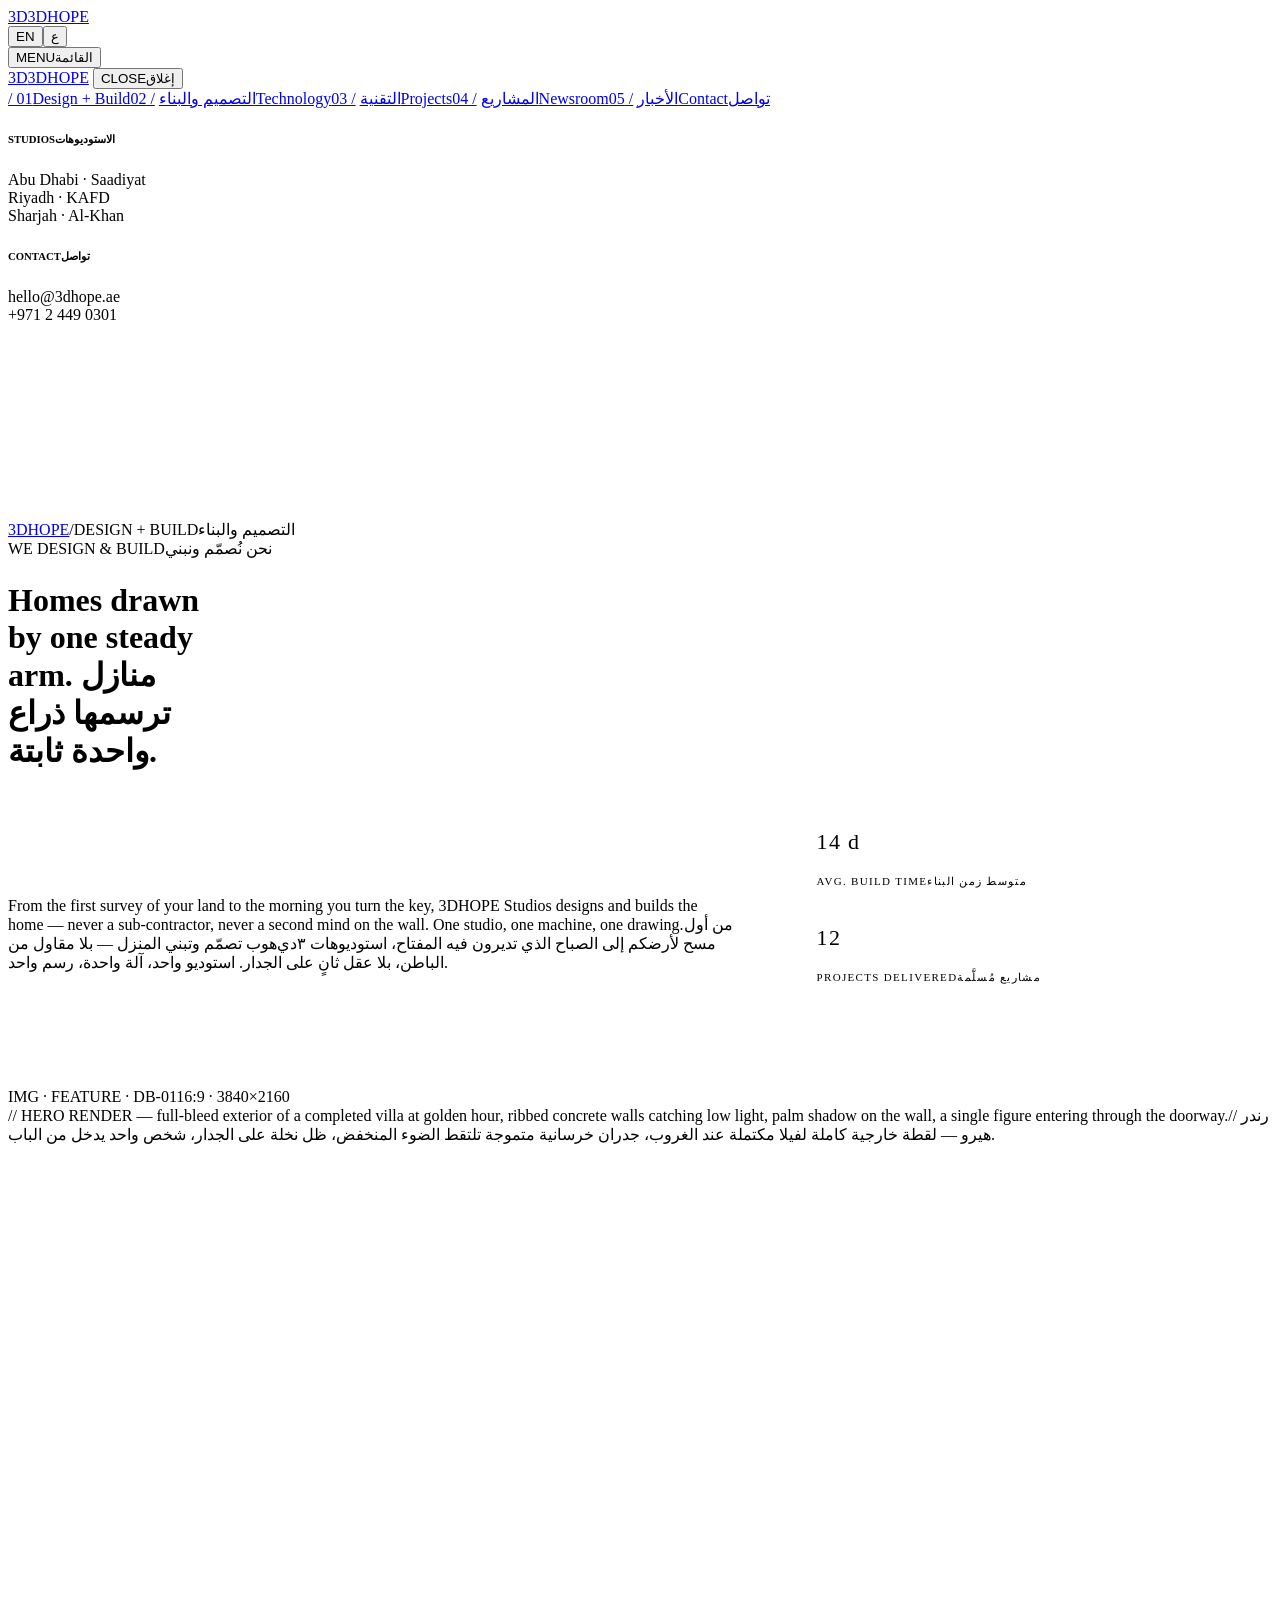
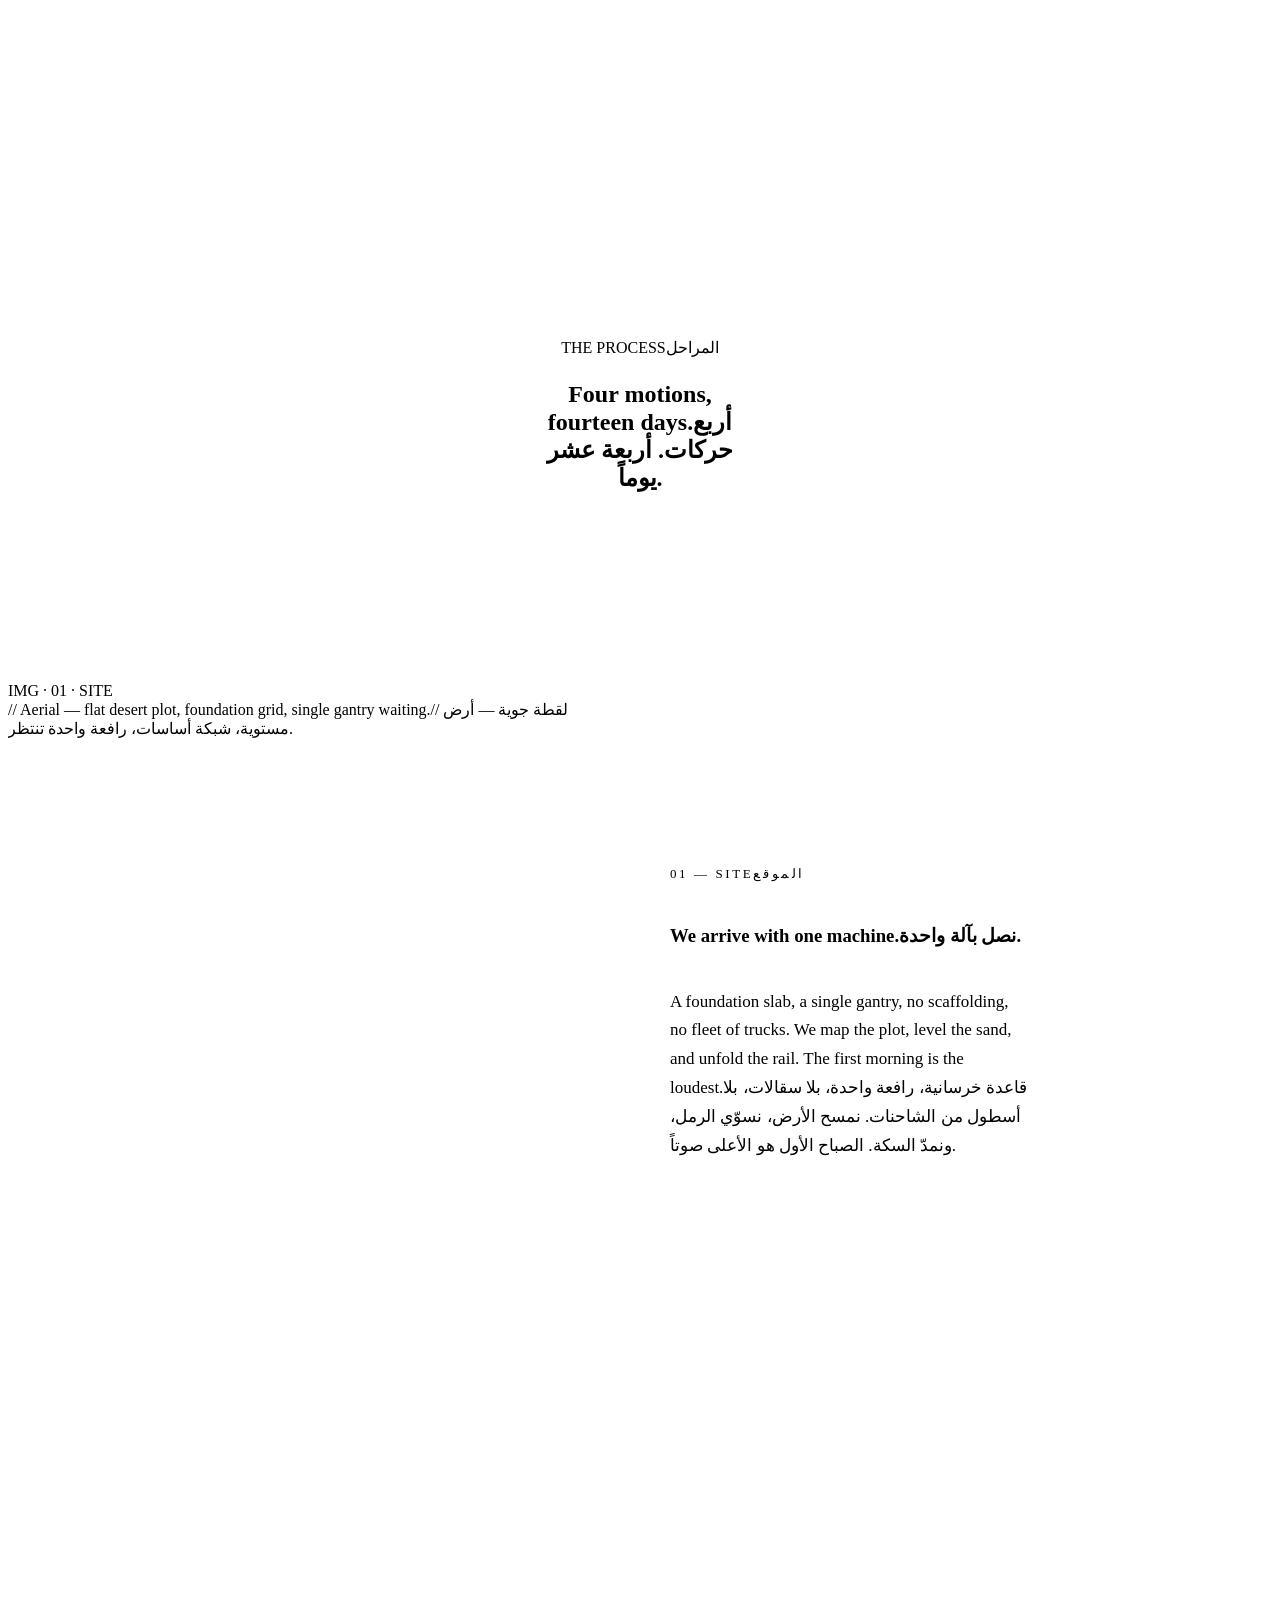
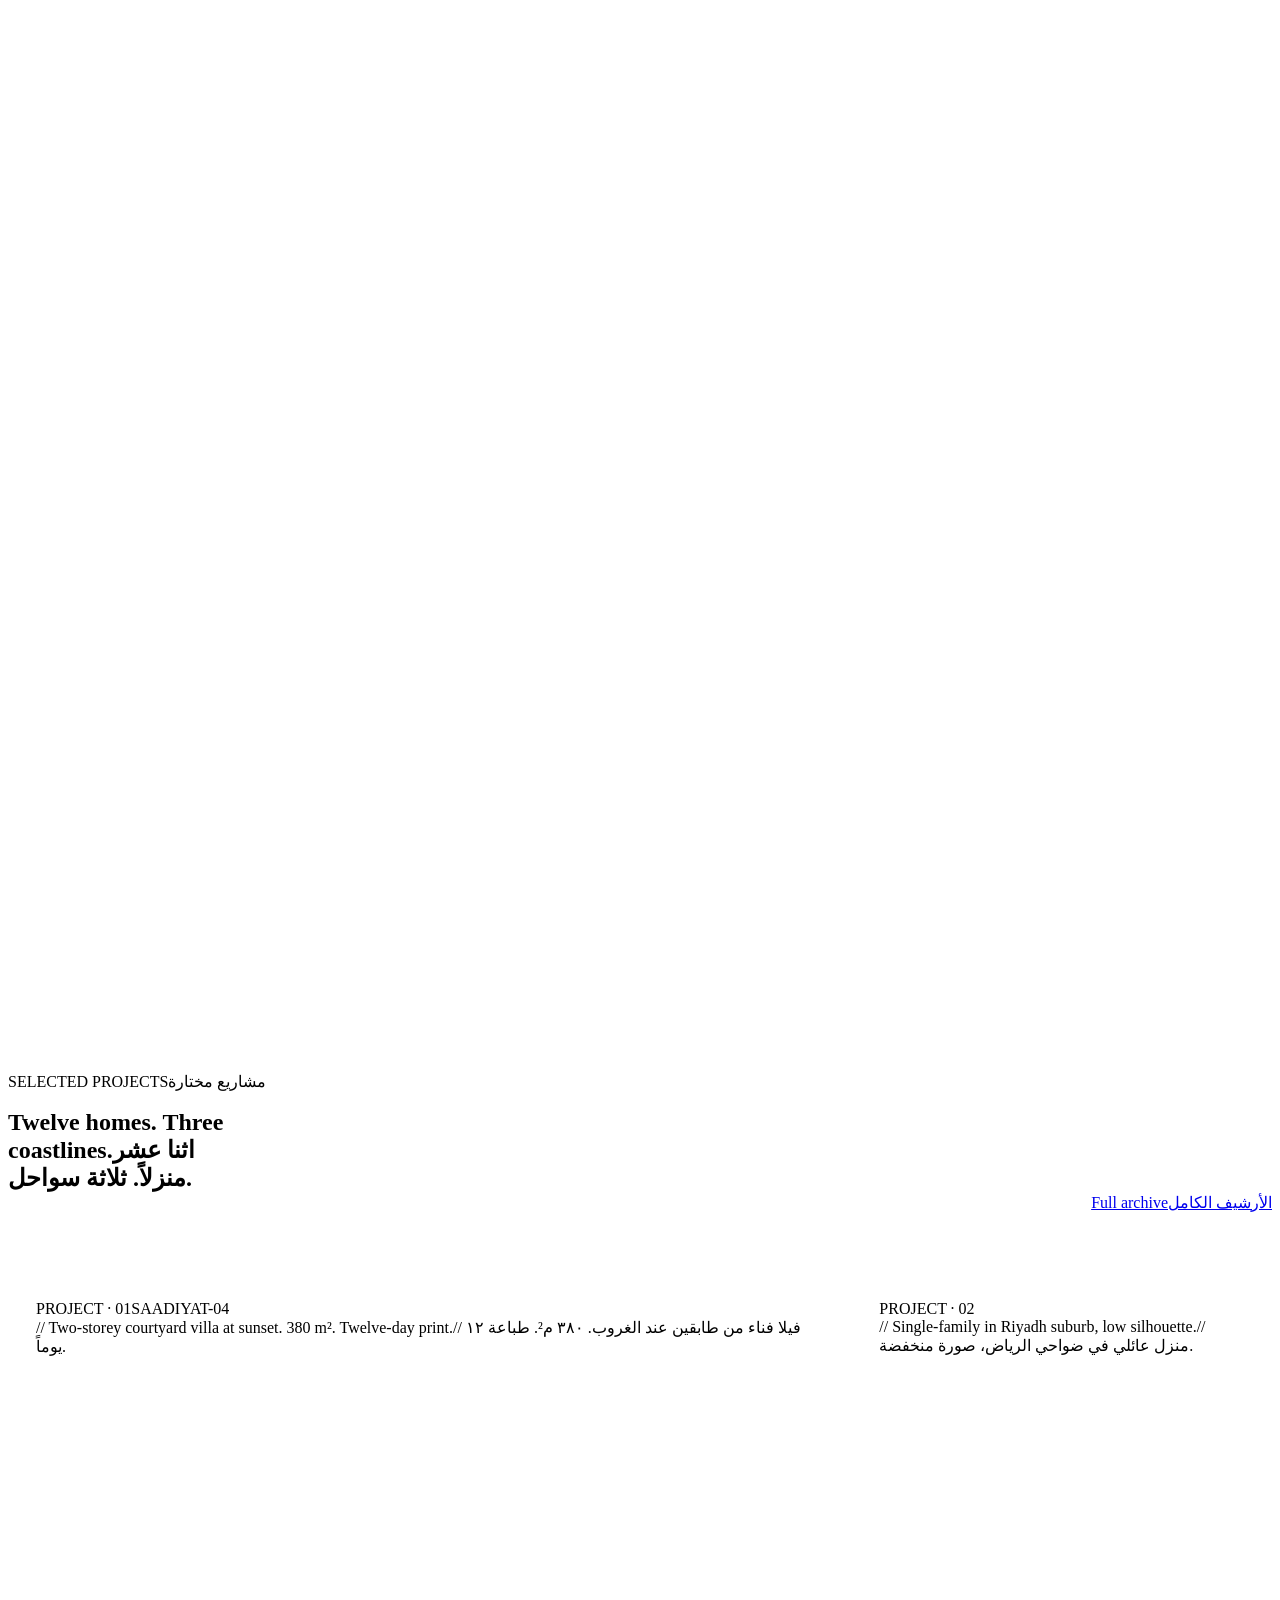
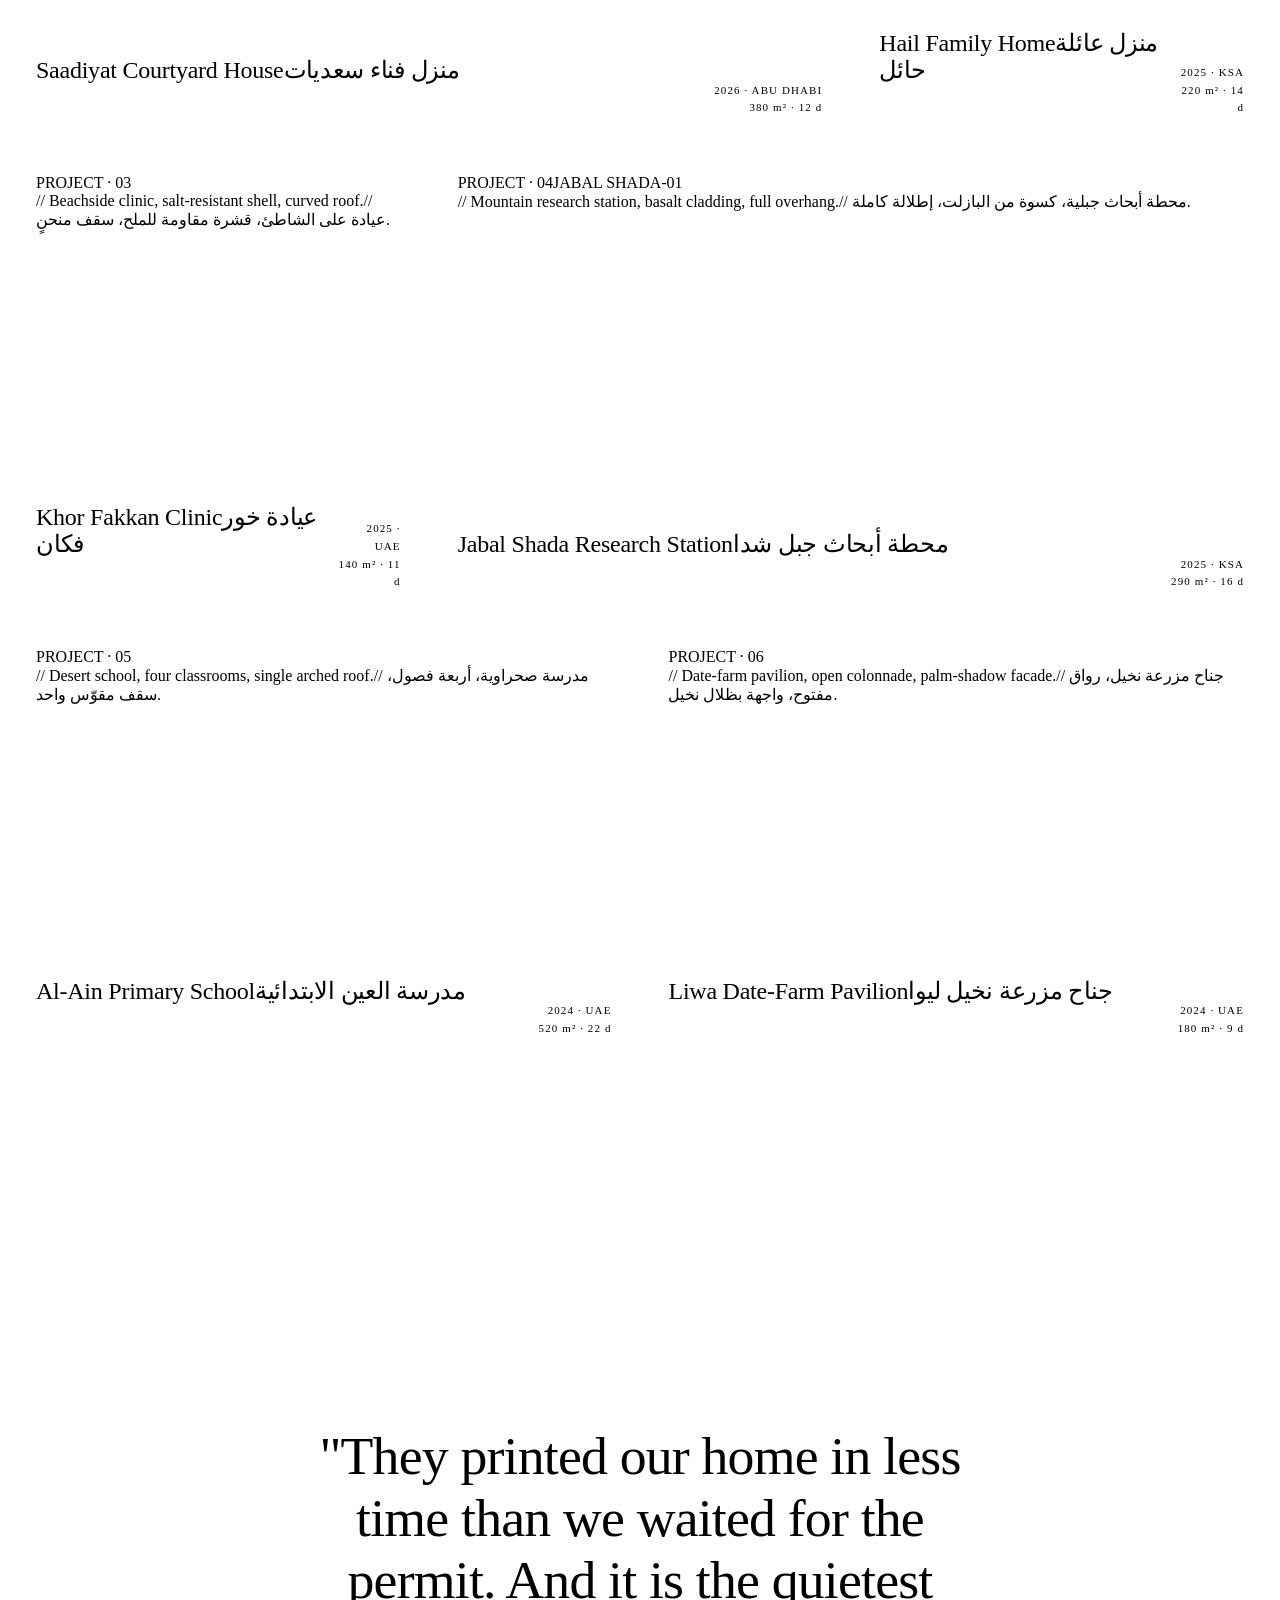
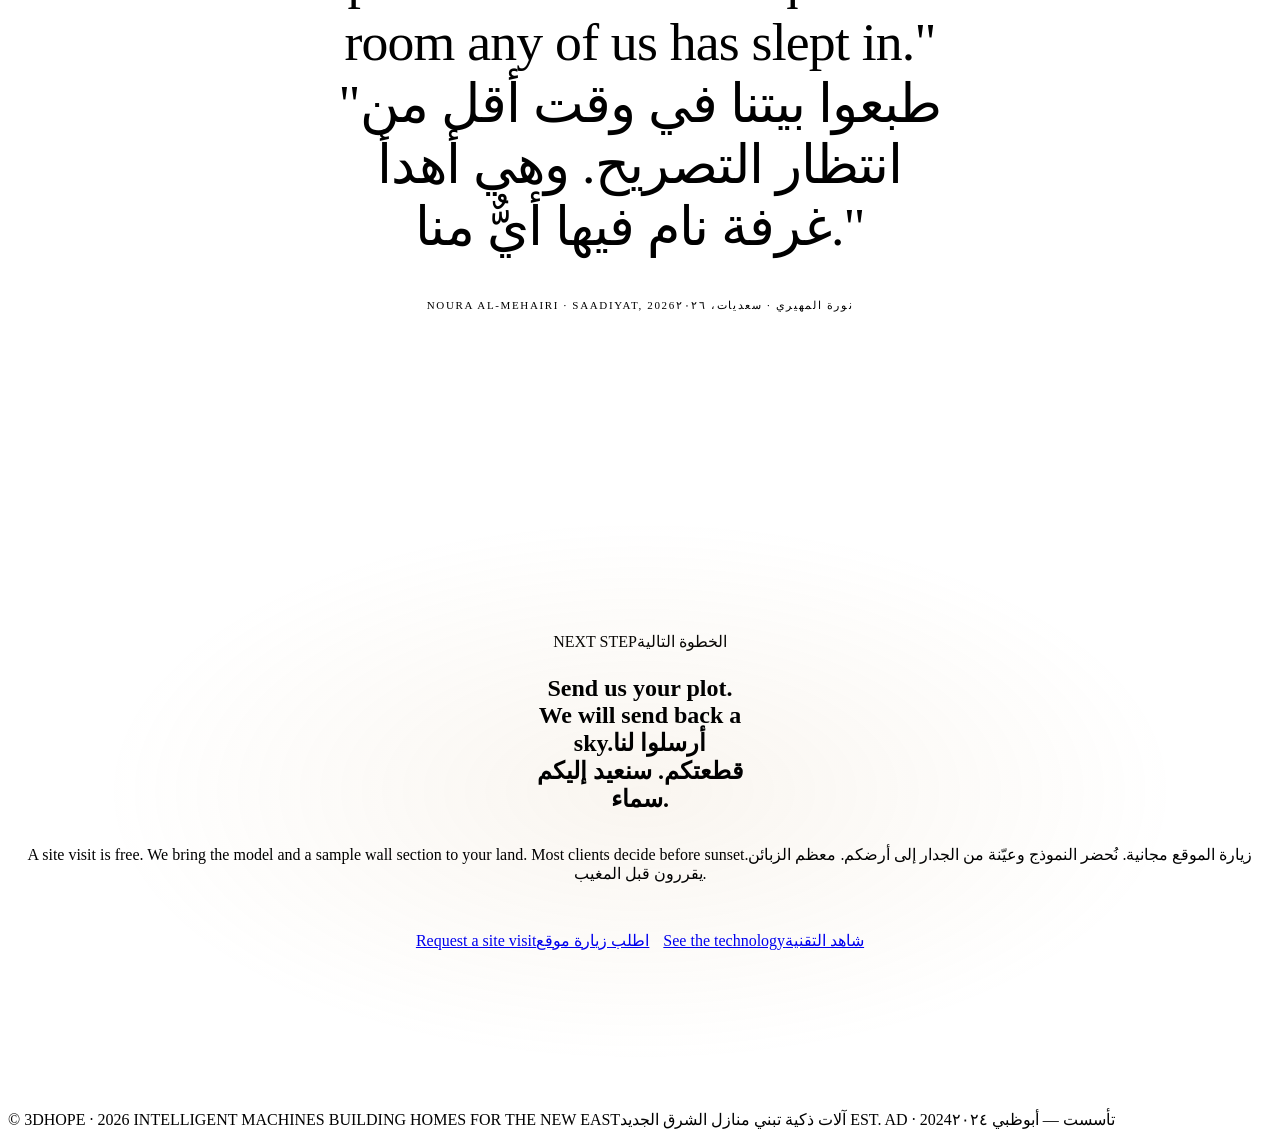
==== commit d42aa2c1: "Add files via upload" ====
--- a/index.html
+++ b/index.html
@@ -3,307 +3,91 @@
 <head>
 <meta charset="utf-8">
 <meta name="viewport" content="width=device-width,initial-scale=1">
-<title>3DHOPE — Intelligent Machines Building Homes for the New East</title>
+<title>Design + Build — 3DHOPE</title>
 <link rel="preconnect" href="https://fonts.googleapis.com">
 <link rel="preconnect" href="https://fonts.gstatic.com" crossorigin>
 <link href="https://fonts.googleapis.com/css2?family=Cormorant+Garamond:wght@300;400;500;600&family=Manrope:wght@200;300;400;500;600&family=JetBrains+Mono:wght@300;400&family=Reem+Kufi:wght@400;500;600;700&family=Tajawal:wght@200;300;400;500&display=swap" rel="stylesheet">
 <link rel="stylesheet" href="assets/shared.css">
 <style>
-  /* HOME-SPECIFIC */
-  .home{position:relative;min-height:120vh;display:flex;align-items:center;justify-content:center;padding:160px var(--pad) 120px}
-  .home-bg{
-    position:fixed;inset:0;z-index:-1;overflow:hidden;
-    background:
-      radial-gradient(ellipse at 50% 18%, rgba(201,162,107,0.22), transparent 50%),
-      radial-gradient(ellipse at 50% 100%, rgba(58,42,28,0.5), transparent 55%),
-      linear-gradient(180deg,#0a0a0a 0%,#13100c 50%,#0a0a0a 100%);
-  }
-  /* technical grid floor */
-  .home-bg::before{
-    content:"";position:absolute;inset:0;
-    background-image:
-      linear-gradient(rgba(201,162,107,0.06) 1px, transparent 1px),
-      linear-gradient(90deg, rgba(201,162,107,0.06) 1px, transparent 1px);
-    background-size:80px 80px;
-    background-position:center bottom;
-    mask:linear-gradient(180deg, transparent 0%, transparent 35%, rgba(0,0,0,0.7) 75%, rgba(0,0,0,0.9) 100%);
-    -webkit-mask:linear-gradient(180deg, transparent 0%, transparent 35%, rgba(0,0,0,0.7) 75%, rgba(0,0,0,0.9) 100%);
-    transform-origin:center bottom;
-    transform:perspective(900px) rotateX(60deg) translateY(60%) scale(2.4);
-    opacity:0.8;
-  }
-  .home-bg::after{
-    content:"";position:absolute;inset:0;
-    background:
-      linear-gradient(180deg, rgba(10,10,10,0.15) 0%, rgba(10,10,10,0.0) 30%, rgba(10,10,10,0) 55%, rgba(10,10,10,0.55) 100%),
-      radial-gradient(ellipse at 50% 100%, rgba(0,0,0,0) 0%, rgba(0,0,0,0.4) 100%);
-    pointer-events:none;
-  }
-
-  /* the printer scene */
-  .printer-scene{
-    position:absolute;
-    left:50%;bottom:5%;
-    width:min(1400px,96vw);
-    aspect-ratio:16/9;
-    transform:translateX(-50%);
-    pointer-events:none;
-    will-change:transform;
-  }
-  .printer-scene svg{width:100%;height:100%;overflow:visible}
-  .ps-rail{stroke:rgba(201,162,107,0.35);stroke-width:1.2;fill:none}
-  .ps-rail-tick{stroke:rgba(201,162,107,0.5);stroke-width:1}
-  .ps-frame{stroke:var(--accent);stroke-width:1.5;fill:none;opacity:0.9}
-  .ps-frame-soft{stroke:rgba(201,162,107,0.6);stroke-width:1;fill:none}
-  .ps-fill{fill:rgba(201,162,107,0.05);stroke:var(--accent);stroke-width:1.2}
-  .ps-text{fill:rgba(201,162,107,0.55);font-family:var(--mono);font-size:9px;letter-spacing:0.12em}
-  .ps-text-dim{fill:rgba(189,182,168,0.4);font-family:var(--mono);font-size:8px;letter-spacing:0.1em}
-  .ps-tick{stroke:rgba(189,182,168,0.3);stroke-width:1}
-  /* the gantry — moves horizontally */
-  .ps-gantry{
-    transform-origin:center;
-    animation:gantryPath 18s ease-in-out infinite;
-    will-change:transform;
-  }
-  @keyframes gantryPath{
-    0%{transform:translateX(-22%)}
-    50%{transform:translateX(22%)}
-    100%{transform:translateX(-22%)}
-  }
-  html[dir="rtl"] .ps-gantry{animation-direction:reverse}
-  /* extruded line (sparkle below nozzle) */
-  .ps-extrude{
-    stroke:var(--accent);
-    stroke-width:1.4;
-    fill:none;
-    filter:drop-shadow(0 0 6px rgba(201,162,107,0.8));
-    animation:extrudeFlicker 0.4s steps(2) infinite;
-  }
-  @keyframes extrudeFlicker{
-    0%,100%{opacity:0.85}
-    50%{opacity:1}
-  }
-  /* the printed wall — grows in CSS */
-  .ps-wall-layer{
-    fill:rgba(245,241,234,0.04);
-    stroke:rgba(201,162,107,0.7);
-    stroke-width:0.6;
-  }
-  /* dust particles */
-  .ps-dust{
-    fill:var(--accent);
-    opacity:0;
-    animation:dustFloat 3s linear infinite;
-  }
-  @keyframes dustFloat{
-    0%{opacity:0;transform:translateY(0) translateX(0)}
-    10%{opacity:0.6}
-    100%{opacity:0;transform:translateY(-40px) translateX(20px)}
-  }
-  /* scanning measurement lines */
-  .ps-scanline{
-    stroke:rgba(201,162,107,0.45);
-    stroke-width:0.6;
-    stroke-dasharray:3 3;
-    fill:none;
-  }
-  /* corner technical marks */
-  .ps-corner-frame{
-    position:absolute;
-    left:0;right:0;top:0;bottom:0;
-    pointer-events:none;
-  }
-  .ps-tag{
-    position:absolute;
-    font-family:var(--mono);
-    font-size:10px;
-    color:var(--accent);
-    letter-spacing:0.15em;
-    opacity:0.7;
-  }
-  .ps-tag.tl{top:8%;left:4%}
-  .ps-tag.tr{top:8%;right:4%;color:var(--fg-dim)}
-  .ps-tag.bl{bottom:8%;left:4%;color:var(--fg-dim)}
-  .ps-tag.br{bottom:8%;right:4%}
-  @media (max-width:880px){
-    .ps-tag{font-size:9px}
-    .printer-scene{aspect-ratio:4/3}
-  }
-
-  /* scroll hint */
-  .scroll-cue{
-    position:absolute;left:50%;bottom:30px;transform:translateX(-50%);
-    display:flex;flex-direction:column;align-items:center;gap:8px;
-    font-family:var(--mono);font-size:10px;letter-spacing:0.2em;color:var(--fg-dim);
-    z-index:2;opacity:0.6;
-  }
-  .scroll-cue .bar{
-    width:1px;height:40px;
-    background:linear-gradient(180deg,transparent,var(--accent),transparent);
-    animation:scrollPulse 2s ease-in-out infinite;
-  }
-  @keyframes scrollPulse{
-    0%,100%{transform:scaleY(0.4) translateY(-50%);opacity:0.4}
-    50%{transform:scaleY(1) translateY(0);opacity:1}
-  }
-
-  /* Editorial headline */
-  .editorial{
-    max-width:1320px;font-family:var(--serif);font-weight:300;
-    font-size:clamp(38px,6.2vw,108px);line-height:1.02;letter-spacing:-0.025em;
-    color:var(--fg);
-    /* support arabic look */
-  }
-  html[dir="rtl"] .editorial{font-family:var(--ar-serif);font-weight:400;line-height:1.15;letter-spacing:0;font-size:clamp(34px,5.4vw,92px)}
-  .editorial .pill{
-    display:inline-flex;align-items:center;gap:14px;
-    border:1px solid var(--accent);color:var(--accent);
-    padding:6px 22px;border-radius:999px;
-    transform:translateY(-0.08em);
-    transition:background .3s, color .3s, padding .3s;
-    font-family:var(--serif);font-weight:400;font-style:italic;
-    line-height:1;
-    margin:0 4px;
-  }
-  html[dir="rtl"] .editorial .pill{font-family:var(--ar-serif);font-style:normal;font-weight:500}
-  .editorial .pill .dot{width:10px;height:10px;border-radius:50%;background:var(--accent);display:inline-block;transition:background .3s}
-  .editorial .pill:hover{background:var(--accent);color:#0a0a0a}
-  .editorial .pill:hover .dot{background:#0a0a0a}
-  .editorial .pill .ar-spacing{margin-inline-start:6px}
-
-  .editorial em{font-style:italic;color:var(--accent)}
-  html[dir="rtl"] .editorial em{font-style:normal;color:var(--accent)}
-
-  /* sub line under editorial */
-  .home-tag{margin-top:80px;display:grid;grid-template-columns:1fr 1fr;gap:60px;align-items:end}
-  @media (max-width:880px){ .home-tag{grid-template-columns:1fr;gap:24px;margin-top:50px} }
-  .home-tag .lede{max-width:48ch}
-  .home-tag-meta{display:flex;flex-direction:column;align-items:flex-start;gap:18px;color:var(--fg-dim);font-family:var(--mono);font-size:11px;letter-spacing:.15em}
-  .home-tag-meta b{color:var(--accent);font-weight:400}
-
-  /* scrolling marquee strip */
-  .marquee{
-    overflow:hidden;border-top:1px solid var(--line);border-bottom:1px solid var(--line);
-    padding:22px 0;background:#08070a;position:relative;z-index:1
-  }
-  .marquee-track{display:flex;gap:60px;animation:marq 50s linear infinite;white-space:nowrap;width:max-content}
-  @keyframes marq{from{transform:translateX(0)} to{transform:translateX(-50%)}}
-  html[dir="rtl"] .marquee-track{animation-direction:reverse}
-  .marquee span{font-family:var(--serif);font-weight:300;font-size:32px;color:var(--fg-dim);display:flex;align-items:center;gap:60px}
-  html[dir="rtl"] .marquee span{font-family:var(--ar-serif);font-weight:400}
-  .marquee span::after{content:"";width:8px;height:8px;background:var(--accent);border-radius:50%;display:inline-block}
-
-  /* what we do — two big cards */
-  .ww{padding:160px 0;border-top:1px solid var(--line)}
-  .ww-head{display:grid;grid-template-columns:1fr 1.4fr;gap:60px;align-items:end;margin-bottom:80px}
-  @media (max-width:880px){ .ww-head{grid-template-columns:1fr;gap:24px} }
-  .ww-cards{display:grid;grid-template-columns:1fr 1fr;gap:1px;background:var(--line);border:1px solid var(--line)}
-  @media (max-width:880px){ .ww-cards{grid-template-columns:1fr} }
-  .ww-card{background:#0a0908;padding:40px;display:flex;flex-direction:column;gap:28px;min-height:560px;transition:background .35s}
-  .ww-card:hover{background:#100e0a}
-  .ww-card .ph{flex:1;min-height:280px}
-  .ww-card h3{font-family:var(--serif);font-weight:400;font-size:clamp(34px,3.5vw,48px);line-height:1.05;letter-spacing:-0.015em}
-  html[dir="rtl"] .ww-card h3{font-family:var(--ar-serif);line-height:1.25}
-  .ww-card .row{display:flex;justify-content:space-between;align-items:end;gap:20px;border-top:1px solid var(--line);padding-top:24px;margin-top:auto}
-  .ww-card .row p{color:var(--fg-dim);font-size:15px;max-width:38ch;line-height:1.6}
-  .ww-card .row .go{
-    display:inline-flex;align-items:center;gap:12px;font-family:var(--mono);font-size:11px;letter-spacing:.15em;color:var(--accent);
-    flex-shrink:0;transition:gap .3s
-  }
-  .ww-card:hover .row .go{gap:20px}
-
-  /* stat strip */
-  .stats{display:grid;grid-template-columns:repeat(4,1fr);gap:1px;background:var(--line);border-top:1px solid var(--line);border-bottom:1px solid var(--line)}
-  @media (max-width:880px){ .stats{grid-template-columns:repeat(2,1fr)} }
-  .stat{background:var(--bg);padding:48px 32px;display:flex;flex-direction:column;gap:14px}
-  .stat b{font-family:var(--serif);font-weight:300;font-size:clamp(46px,5vw,76px);color:var(--accent);line-height:1;letter-spacing:-0.02em}
-  .stat span{font-family:var(--mono);font-size:11px;color:var(--fg-dim);letter-spacing:.12em}
-
-  /* news preview */
-  .news{padding:160px 0;border-top:1px solid var(--line)}
-  .news-head{display:flex;justify-content:space-between;align-items:end;margin-bottom:60px;gap:30px;flex-wrap:wrap}
-  .news-list a{
-    display:grid;grid-template-columns:120px 1fr 2fr 100px;gap:24px;align-items:center;
-    padding:28px 0;border-top:1px solid var(--line);transition:padding .35s;
-  }
-  .news-list a:last-child{border-bottom:1px solid var(--line)}
-  @media (max-width:880px){ .news-list a{grid-template-columns:90px 1fr;gap:10px} .news-list a .nd{grid-column:1/-1;color:var(--fg-dim)} .news-list a .nv{display:none} }
-  .news-list a:hover{padding-left:14px}
-  html[dir="rtl"] .news-list a:hover{padding-left:0;padding-right:14px}
-  .news-list .nd-date{font-family:var(--mono);font-size:11px;color:var(--muted);letter-spacing:.12em}
-  .news-list .nd-title{font-family:var(--serif);font-size:24px;font-weight:400;line-height:1.2;letter-spacing:-0.01em}
-  html[dir="rtl"] .news-list .nd-title{font-family:var(--ar-serif);line-height:1.4}
-  .news-list .nd-desc{color:var(--fg-dim);font-size:14px;line-height:1.5}
-  .news-list .nv{font-family:var(--mono);font-size:11px;color:var(--accent);text-align:right;letter-spacing:.1em}
-  html[dir="rtl"] .news-list .nv{text-align:left}
-
-  /* newsletter */
-  .nl{padding:140px 0;border-top:1px solid var(--line);background:#08070a}
-  .nl-grid{display:grid;grid-template-columns:1fr 1.4fr;gap:60px;align-items:center}
-  @media (max-width:880px){ .nl-grid{grid-template-columns:1fr;gap:24px} }
-  .nl-form{display:flex;gap:0;border:1px solid var(--line-strong);background:#0a0a0a;max-width:520px}
-  .nl-form input{
-    flex:1;background:transparent;border:0;outline:0;color:var(--fg);
-    padding:18px 22px;font:inherit;font-size:15px;font-weight:300
-  }
-  .nl-form input::placeholder{color:var(--muted)}
-  .nl-form button{padding:0 28px;background:var(--accent);color:#0a0a0a;font-family:var(--mono);font-size:11px;letter-spacing:.15em;transition:background .25s}
-  .nl-form button:hover{background:#e0b986}
-
-  /* footer */
-  footer.foot{
-    border-top:1px solid var(--line);padding:80px var(--pad) 100px;background:#06050a;
-  }
-  .foot-grid{display:grid;grid-template-columns:2fr 1fr 1fr 1fr;gap:60px;max-width:1480px;margin:0 auto}
-  @media (max-width:880px){ .foot-grid{grid-template-columns:1fr 1fr;gap:40px} }
-  .foot-grid h5{font-family:var(--mono);font-size:11px;color:var(--accent);margin-bottom:20px;letter-spacing:.15em}
-  .foot-grid ul li{padding:6px 0;font-size:14px;color:var(--fg-dim);transition:color .25s;cursor:pointer}
-  .foot-grid ul li:hover{color:var(--accent)}
-  .foot-tag{font-family:var(--serif);font-size:22px;color:var(--fg);line-height:1.3;margin-top:16px;max-width:30ch}
-  html[dir="rtl"] .foot-tag{font-family:var(--ar-serif);line-height:1.5}
-
-  /* social row */
-  .socials{display:flex;gap:10px;margin-top:30px}
-  .socials a{
-    width:38px;height:38px;border:1px solid var(--line-strong);display:grid;place-items:center;
-    color:var(--fg-dim);transition:all .25s;
-  }
-  .socials a:hover{border-color:var(--accent);color:var(--accent)}
-  .socials a svg{width:14px;height:14px}
+  .db-hero{padding:180px 0 100px}
+  .db-hero h1{margin-top:24px;max-width:14ch}
+  .db-hero-grid{display:grid;grid-template-columns:1.6fr 1fr;gap:80px;align-items:end;margin-top:50px}
+  @media (max-width:880px){ .db-hero-grid{grid-template-columns:1fr;gap:24px} }
+  .db-hero-meta{font-family:var(--mono);font-size:11px;color:var(--fg-dim);letter-spacing:.12em;line-height:2}
+  .db-hero-meta b{color:var(--accent);font-weight:400;display:block;font-family:var(--serif);font-size:22px;margin-bottom:6px}
+
+  .feature-img{height:70vh;min-height:520px;margin:0 0 100px}
+
+  /* process — sticky */
+  .proc{padding:120px 0;border-top:1px solid var(--line)}
+  .proc-head{text-align:center;margin-bottom:80px}
+  .proc-head .eyebrow{justify-content:center}
+  .proc-head h2{margin-top:24px;max-width:18ch;margin-inline:auto}
+  .proc-stage{position:relative;height:380vh}
+  .proc-sticky{
+    position:sticky;top:0;height:100vh;display:grid;grid-template-columns:1fr 1fr;align-items:center;gap:60px;
+    padding:0 var(--pad);overflow:hidden;max-width:1480px;margin:0 auto
+  }
+  @media (max-width:880px){ .proc-sticky{grid-template-columns:1fr;gap:0} }
+  .proc-visual{position:relative;height:80vh;max-height:680px}
+  .proc-visual .placeholder{position:absolute;inset:0;transition:opacity .55s ease, transform 1s cubic-bezier(.7,0,.2,1);opacity:0;transform:scale(.94)}
+  .proc-visual .placeholder.active{opacity:1;transform:scale(1)}
+  .proc-text{position:relative;height:80vh;max-height:680px}
+  .proc-step{
+    position:absolute;inset:0;display:flex;flex-direction:column;justify-content:center;
+    opacity:0;transform:translateY(28px);transition:opacity .55s ease,transform .7s cubic-bezier(.6,0,.2,1);pointer-events:none;
+  }
+  .proc-step.active{opacity:1;transform:translateY(0);pointer-events:auto}
+  .proc-step .num{font-family:var(--mono);font-size:13px;color:var(--accent);margin-bottom:24px;letter-spacing:.2em}
+  .proc-step h3{margin-bottom:24px}
+  .proc-step p{color:var(--fg-dim);font-size:17px;line-height:1.7;max-width:42ch}
+
+  /* projects */
+  .projects{padding:160px 0;border-top:1px solid var(--line)}
+  .projects-head{display:flex;justify-content:space-between;align-items:end;gap:30px;flex-wrap:wrap;margin-bottom:60px}
+  .projects-grid{display:grid;grid-template-columns:repeat(6,1fr);gap:1px;background:var(--line);border:1px solid var(--line)}
+  @media (max-width:880px){ .projects-grid{grid-template-columns:1fr} }
+  .project{
+    background:var(--bg);padding:28px;display:flex;flex-direction:column;gap:18px;
+    transition:background .35s;cursor:pointer;
+  }
+  .project.size-3{grid-column:span 3}
+  .project.size-2{grid-column:span 2}
+  .project.size-4{grid-column:span 4}
+  @media (max-width:880px){ .project.size-3,.project.size-2,.project.size-4{grid-column:span 1} }
+  .project:hover{background:#100e0a}
+  .project .ph{flex:1;min-height:280px}
+  .project-meta{display:flex;justify-content:space-between;align-items:end;gap:14px}
+  .project-meta h4{font-family:var(--serif);font-weight:400;font-size:24px;line-height:1.15;letter-spacing:-0.01em}
+  html[dir="rtl"] .project-meta h4{font-family:var(--ar-serif);line-height:1.35}
+  .project-meta .info{font-family:var(--mono);font-size:11px;color:var(--muted);letter-spacing:.1em;text-align:right;line-height:1.6}
+  html[dir="rtl"] .project-meta .info{text-align:left}
+
+  /* big quote */
+  .quote{padding:160px 0;border-top:1px solid var(--line);text-align:center}
+  .quote blockquote{font-family:var(--serif);font-weight:300;font-size:clamp(34px,4.2vw,64px);line-height:1.15;letter-spacing:-0.015em;max-width:24ch;margin:0 auto;color:var(--fg)}
+  html[dir="rtl"] .quote blockquote{font-family:var(--ar-serif);font-weight:400;line-height:1.4}
+  .quote blockquote::before{content:"";display:block;width:32px;height:1px;background:var(--accent);margin:0 auto 40px}
+  .quote cite{display:block;margin-top:40px;font-family:var(--mono);font-size:11px;color:var(--accent);letter-spacing:.15em;font-style:normal}
+
+  /* cta */
+  .end-cta{padding:160px 0;border-top:1px solid var(--line);text-align:center;position:relative;overflow:hidden}
+  .end-cta::before{content:"";position:absolute;left:50%;top:50%;transform:translate(-50%,-50%);width:120%;height:120%;background:radial-gradient(ellipse at center, rgba(201,162,107,0.10), transparent 50%);pointer-events:none}
+  .end-cta .eyebrow{justify-content:center}
+  .end-cta h2{margin:24px auto 32px;max-width:18ch;position:relative}
+  .end-cta .lede{margin:0 auto 48px;text-align:center;position:relative}
+  .end-cta .cta-row{display:flex;gap:14px;justify-content:center;flex-wrap:wrap;position:relative}
 </style>
 </head>
 <body>
 
-<!-- NAV -->
-<nav class="nav" id="nav">
-  <a href="index.html" class="logo">
-    <span class="mark">3D</span>
-    <span>3DHOPE</span>
-  </a>
-  <div class="nav-right">
-    <div class="lang-toggle">
-      <span class="pill"></span>
-      <button data-lang-btn="en" class="active">EN</button>
-      <button data-lang-btn="ar">ع</button>
-    </div>
-    <button class="menu-btn" data-open-menu>
-      <span class="bars"><span></span><span></span><span></span></span>
-      <span data-en>MENU</span><span data-ar>القائمة</span>
-    </button>
-  </div>
-</nav>
-
-<!-- MENU OVERLAY -->
+<!-- NAV (same as home) -->
+<nav class="nav"><a href="index.html" class="logo"><span class="mark">3D</span><span>3DHOPE</span></a><div class="nav-right"><div class="lang-toggle"><span class="pill"></span><button data-lang-btn="en" class="active">EN</button><button data-lang-btn="ar">ع</button></div><button class="menu-btn" data-open-menu><span class="bars"><span></span><span></span><span></span></span><span data-en>MENU</span><span data-ar>القائمة</span></button></div></nav>
+
 <aside class="menu-overlay">
   <div class="menu-head">
-    <a href="index.html" class="logo">
-      <span class="mark">3D</span>
-      <span>3DHOPE</span>
-    </a>
-    <button class="menu-close" data-close-menu>
-      <span data-en>CLOSE</span><span data-ar>إغلاق</span>
-      <span class="x"></span>
-    </button>
+    <a href="index.html" class="logo"><span class="mark">3D</span><span>3DHOPE</span></a>
+    <button class="menu-close" data-close-menu><span data-en>CLOSE</span><span data-ar>إغلاق</span><span class="x"></span></button>
   </div>
   <div class="menu-body">
     <nav class="menu-links">
@@ -314,469 +98,160 @@
       <a href="contact.html"><span class="num">/ 05</span><span data-en>Contact</span><span data-ar>تواصل</span></a>
     </nav>
     <aside class="menu-side">
-      <div>
-        <h6><span data-en>STUDIOS</span><span data-ar>الاستوديوهات</span></h6>
-        <p>Abu Dhabi · Saadiyat<br>Riyadh · KAFD<br>Sharjah · Al-Khan</p>
-      </div>
-      <div>
-        <h6><span data-en>CONTACT</span><span data-ar>تواصل</span></h6>
-        <p>hello@3dhope.ae<br>+971 2 449 0301</p>
-      </div>
-      <div>
-        <h6><span data-en>FOLLOW</span><span data-ar>تابعنا</span></h6>
-        <p>Instagram · LinkedIn<br>YouTube · X</p>
-      </div>
+      <div><h6><span data-en>STUDIOS</span><span data-ar>الاستوديوهات</span></h6><p>Abu Dhabi · Saadiyat<br>Riyadh · KAFD<br>Sharjah · Al-Khan</p></div>
+      <div><h6><span data-en>CONTACT</span><span data-ar>تواصل</span></h6><p>hello@3dhope.ae<br>+971 2 449 0301</p></div>
     </aside>
   </div>
 </aside>
 
-<!-- HOME -->
-<main class="home">
-  <div class="home-bg" id="homeBg">
-    <!-- Tech corner tags -->
-    <span class="ps-tag tl">SCENE · 01</span>
-    <span class="ps-tag tr"><span data-en>GANTRY · HOPE-G12</span><span data-ar>الرافعة · HOPE-G12</span></span>
-    <span class="ps-tag bl">LAT · 24.4539° N &nbsp; LON · 54.3773° E</span>
-    <span class="ps-tag br"><span data-en>LAYER 047 / 210</span><span data-ar>الطبقة ٠٤٧ / ٢١٠</span></span>
-
-    <!-- 3D printer scene -->
-    <div class="printer-scene" id="printerScene">
-      <svg viewBox="0 0 1600 900" xmlns="http://www.w3.org/2000/svg" aria-hidden="true">
-        <defs>
-          <linearGradient id="wallGrad" x1="0" y1="0" x2="0" y2="1">
-            <stop offset="0" stop-color="rgba(201,162,107,0.18)"/>
-            <stop offset="1" stop-color="rgba(245,241,234,0.02)"/>
-          </linearGradient>
-          <radialGradient id="nozzleGlow" cx="0.5" cy="0.5" r="0.5">
-            <stop offset="0" stop-color="rgba(255,210,140,0.9)"/>
-            <stop offset="0.4" stop-color="rgba(201,162,107,0.5)"/>
-            <stop offset="1" stop-color="rgba(201,162,107,0)"/>
-          </radialGradient>
-        </defs>
-
-        <!-- Horizontal rail / base track -->
-        <line class="ps-rail" x1="60" y1="780" x2="1540" y2="780"/>
-        <line class="ps-rail" x1="60" y1="790" x2="1540" y2="790" opacity="0.5"/>
-        <!-- Rail ticks (measurement) -->
-        <g class="ps-rail-tick">
-          <line x1="100" y1="780" x2="100" y2="795"/>
-          <line x1="220" y1="780" x2="220" y2="795"/>
-          <line x1="340" y1="780" x2="340" y2="795"/>
-          <line x1="460" y1="780" x2="460" y2="795"/>
-          <line x1="580" y1="780" x2="580" y2="795"/>
-          <line x1="700" y1="780" x2="700" y2="795"/>
-          <line x1="820" y1="780" x2="820" y2="795"/>
-          <line x1="940" y1="780" x2="940" y2="795"/>
-          <line x1="1060" y1="780" x2="1060" y2="795"/>
-          <line x1="1180" y1="780" x2="1180" y2="795"/>
-          <line x1="1300" y1="780" x2="1300" y2="795"/>
-          <line x1="1420" y1="780" x2="1420" y2="795"/>
-        </g>
-        <!-- Scale labels -->
-        <text class="ps-text-dim" x="100" y="815">0m</text>
-        <text class="ps-text-dim" x="460" y="815">3m</text>
-        <text class="ps-text-dim" x="820" y="815">6m</text>
-        <text class="ps-text-dim" x="1180" y="815">9m</text>
-        <text class="ps-text-dim" x="1420" y="815">12m</text>
-
-        <!-- Printed wall (grows with scroll via JS) -->
-        <g id="printedWall">
-          <!-- foundation -->
-          <rect x="600" y="760" width="380" height="20" fill="rgba(201,162,107,0.15)" stroke="rgba(201,162,107,0.4)" stroke-width="0.6"/>
-          <!-- wall layers — each "stripe" is one print pass -->
-          <g id="wallLayers">
-            <!-- layers will be revealed by JS as the user scrolls -->
-            <rect class="ps-wall-layer wl" x="610" y="752" width="360" height="8" data-layer="1"/>
-            <rect class="ps-wall-layer wl" x="610" y="744" width="360" height="8" data-layer="2"/>
-            <rect class="ps-wall-layer wl" x="610" y="736" width="360" height="8" data-layer="3"/>
-            <rect class="ps-wall-layer wl" x="610" y="728" width="360" height="8" data-layer="4"/>
-            <rect class="ps-wall-layer wl" x="610" y="720" width="360" height="8" data-layer="5"/>
-            <rect class="ps-wall-layer wl" x="610" y="712" width="360" height="8" data-layer="6"/>
-            <rect class="ps-wall-layer wl" x="610" y="704" width="360" height="8" data-layer="7"/>
-            <rect class="ps-wall-layer wl" x="610" y="696" width="360" height="8" data-layer="8"/>
-            <rect class="ps-wall-layer wl" x="610" y="688" width="360" height="8" data-layer="9"/>
-            <rect class="ps-wall-layer wl" x="610" y="680" width="360" height="8" data-layer="10"/>
-            <rect class="ps-wall-layer wl" x="610" y="672" width="360" height="8" data-layer="11"/>
-            <rect class="ps-wall-layer wl" x="610" y="664" width="360" height="8" data-layer="12"/>
-            <rect class="ps-wall-layer wl" x="610" y="656" width="360" height="8" data-layer="13"/>
-            <rect class="ps-wall-layer wl" x="610" y="648" width="360" height="8" data-layer="14"/>
-            <rect class="ps-wall-layer wl" x="610" y="640" width="360" height="8" data-layer="15"/>
-            <rect class="ps-wall-layer wl" x="610" y="632" width="360" height="8" data-layer="16"/>
-            <rect class="ps-wall-layer wl" x="610" y="624" width="360" height="8" data-layer="17"/>
-            <rect class="ps-wall-layer wl" x="610" y="616" width="360" height="8" data-layer="18"/>
-            <rect class="ps-wall-layer wl" x="610" y="608" width="360" height="8" data-layer="19"/>
-            <rect class="ps-wall-layer wl" x="610" y="600" width="360" height="8" data-layer="20"/>
-            <rect class="ps-wall-layer wl" x="610" y="592" width="360" height="8" data-layer="21"/>
-            <rect class="ps-wall-layer wl" x="610" y="584" width="360" height="8" data-layer="22"/>
-            <rect class="ps-wall-layer wl" x="610" y="576" width="360" height="8" data-layer="23"/>
-            <rect class="ps-wall-layer wl" x="610" y="568" width="360" height="8" data-layer="24"/>
-          </g>
-          <!-- door opening -->
-          <rect x="680" y="600" width="60" height="160" fill="rgba(10,10,10,0.9)" stroke="rgba(201,162,107,0.3)" stroke-width="0.5"/>
-          <!-- window opening -->
-          <rect x="820" y="600" width="80" height="60" fill="rgba(10,10,10,0.85)" stroke="rgba(201,162,107,0.3)" stroke-width="0.5"/>
-        </g>
-
-        <!-- The gantry — wraps so it can be translated horizontally -->
-        <g class="ps-gantry" id="psGantry">
-          <!-- left vertical column -->
-          <rect class="ps-frame" x="270" y="180" width="22" height="600" rx="2"/>
-          <rect class="ps-fill" x="274" y="200" width="14" height="560"/>
-          <!-- detail dashes on column -->
-          <line x1="270" y1="280" x2="292" y2="280" stroke="rgba(201,162,107,0.4)" stroke-width="0.6"/>
-          <line x1="270" y1="380" x2="292" y2="380" stroke="rgba(201,162,107,0.4)" stroke-width="0.6"/>
-          <line x1="270" y1="480" x2="292" y2="480" stroke="rgba(201,162,107,0.4)" stroke-width="0.6"/>
-          <line x1="270" y1="580" x2="292" y2="580" stroke="rgba(201,162,107,0.4)" stroke-width="0.6"/>
-          <line x1="270" y1="680" x2="292" y2="680" stroke="rgba(201,162,107,0.4)" stroke-width="0.6"/>
-
-          <!-- right vertical column -->
-          <rect class="ps-frame" x="1308" y="180" width="22" height="600" rx="2"/>
-          <rect class="ps-fill" x="1312" y="200" width="14" height="560"/>
-          <line x1="1308" y1="280" x2="1330" y2="280" stroke="rgba(201,162,107,0.4)" stroke-width="0.6"/>
-          <line x1="1308" y1="380" x2="1330" y2="380" stroke="rgba(201,162,107,0.4)" stroke-width="0.6"/>
-          <line x1="1308" y1="480" x2="1330" y2="480" stroke="rgba(201,162,107,0.4)" stroke-width="0.6"/>
-          <line x1="1308" y1="580" x2="1330" y2="580" stroke="rgba(201,162,107,0.4)" stroke-width="0.6"/>
-          <line x1="1308" y1="680" x2="1330" y2="680" stroke="rgba(201,162,107,0.4)" stroke-width="0.6"/>
-
-          <!-- top beam (horizontal) -->
-          <rect class="ps-frame" x="270" y="180" width="1060" height="18" rx="2"/>
-          <rect class="ps-fill" x="280" y="184" width="1040" height="10"/>
-          <!-- beam crosshatch -->
-          <line x1="380" y1="180" x2="380" y2="198" stroke="rgba(201,162,107,0.35)" stroke-width="0.6"/>
-          <line x1="480" y1="180" x2="480" y2="198" stroke="rgba(201,162,107,0.35)" stroke-width="0.6"/>
-          <line x1="580" y1="180" x2="580" y2="198" stroke="rgba(201,162,107,0.35)" stroke-width="0.6"/>
-          <line x1="680" y1="180" x2="680" y2="198" stroke="rgba(201,162,107,0.35)" stroke-width="0.6"/>
-          <line x1="780" y1="180" x2="780" y2="198" stroke="rgba(201,162,107,0.35)" stroke-width="0.6"/>
-          <line x1="880" y1="180" x2="880" y2="198" stroke="rgba(201,162,107,0.35)" stroke-width="0.6"/>
-          <line x1="980" y1="180" x2="980" y2="198" stroke="rgba(201,162,107,0.35)" stroke-width="0.6"/>
-          <line x1="1080" y1="180" x2="1080" y2="198" stroke="rgba(201,162,107,0.35)" stroke-width="0.6"/>
-          <line x1="1180" y1="180" x2="1180" y2="198" stroke="rgba(201,162,107,0.35)" stroke-width="0.6"/>
-
-          <!-- bracing — diagonals at top corners -->
-          <line x1="270" y1="198" x2="340" y2="240" class="ps-frame-soft"/>
-          <line x1="1330" y1="198" x2="1260" y2="240" class="ps-frame-soft"/>
-
-          <!-- bottom mounts on rail -->
-          <rect class="ps-frame" x="250" y="780" width="62" height="20" rx="1"/>
-          <rect class="ps-frame" x="1288" y="780" width="62" height="20" rx="1"/>
-          <circle cx="265" cy="800" r="5" class="ps-frame-soft"/>
-          <circle cx="295" cy="800" r="5" class="ps-frame-soft"/>
-          <circle cx="1305" cy="800" r="5" class="ps-frame-soft"/>
-          <circle cx="1335" cy="800" r="5" class="ps-frame-soft"/>
-
-          <!-- the print head trolley (slides along beam) -->
-          <g id="psPrintHead">
-            <!-- trolley body -->
-            <rect class="ps-frame" x="760" y="200" width="80" height="60" rx="1"/>
-            <rect class="ps-fill" x="765" y="204" width="70" height="52"/>
-            <text class="ps-text" x="772" y="222">G-12</text>
-            <text class="ps-text-dim" x="772" y="238">PRINT</text>
-            <text class="ps-text-dim" x="772" y="250">HEAD</text>
-            <!-- nozzle assembly -->
-            <rect class="ps-frame" x="788" y="260" width="24" height="30"/>
-            <polygon class="ps-frame" points="788,290 812,290 808,310 792,310" fill="rgba(201,162,107,0.12)"/>
-            <!-- nozzle glow -->
-            <circle cx="800" cy="312" r="20" fill="url(#nozzleGlow)"/>
-            <!-- extruded line -->
-            <path class="ps-extrude" d="M 800 312 Q 800 360 800 410 T 800 510" stroke-linecap="round"/>
-            <!-- dust particles -->
-            <circle class="ps-dust" cx="795" cy="510" r="1.5" style="animation-delay:0s"/>
-            <circle class="ps-dust" cx="805" cy="515" r="1" style="animation-delay:0.4s"/>
-            <circle class="ps-dust" cx="790" cy="520" r="1.2" style="animation-delay:0.8s"/>
-            <circle class="ps-dust" cx="810" cy="510" r="1" style="animation-delay:1.2s"/>
-            <circle class="ps-dust" cx="800" cy="525" r="1.5" style="animation-delay:1.6s"/>
-            <circle class="ps-dust" cx="797" cy="518" r="1" style="animation-delay:2.0s"/>
-            <circle class="ps-dust" cx="803" cy="522" r="1.2" style="animation-delay:2.4s"/>
-          </g>
-
-          <!-- crosshead measurement lines from the trolley to columns -->
-          <line class="ps-scanline" x1="292" y1="230" x2="760" y2="230"/>
-          <line class="ps-scanline" x1="840" y1="230" x2="1308" y2="230"/>
-        </g>
-
-        <!-- distant scanning lines (perspective hint) -->
-        <line class="ps-scanline" x1="100" y1="850" x2="1500" y2="850"/>
-        <line class="ps-scanline" x1="200" y1="870" x2="1400" y2="870" opacity="0.5"/>
-
-        <!-- top-left technical annotation -->
-        <g transform="translate(40 80)">
-          <line x1="0" y1="0" x2="40" y2="0" stroke="rgba(201,162,107,0.5)" stroke-width="0.8"/>
-          <line x1="0" y1="0" x2="0" y2="40" stroke="rgba(201,162,107,0.5)" stroke-width="0.8"/>
-          <text class="ps-text" x="6" y="-6">FIG · 01</text>
-          <text class="ps-text-dim" x="6" y="56">PRINT CYCLE</text>
-          <text class="ps-text-dim" x="6" y="68">IN PROGRESS</text>
-        </g>
-
-        <!-- bottom-right technical annotation -->
-        <g transform="translate(1480 850)">
-          <line x1="0" y1="0" x2="-40" y2="0" stroke="rgba(201,162,107,0.5)" stroke-width="0.8"/>
-          <line x1="0" y1="0" x2="0" y2="-40" stroke="rgba(201,162,107,0.5)" stroke-width="0.8"/>
-          <text class="ps-text" x="-70" y="14" text-anchor="end">SCALE 1:80</text>
-        </g>
-      </svg>
-    </div>
-  </div>
-
-  <div class="wrap">
-    <h1 class="editorial">
-      <span data-en>
-        We
-        <a href="design-build.html" class="pill"><span class="dot"></span>Design &amp; Build</a>
-        homes that do not burn, do not soak, do not yield.<br>
-        While giving builders the
-        <a href="technology.html" class="pill"><span class="dot"></span>Technology</a>
-        to print them, in <em>fourteen days</em>, from the sand under their feet.
-      </span>
-      <span data-ar>
-        نحن
-        <a href="design-build.html" class="pill"><span class="dot"></span>نُصمّم ونبني</a>
-        منازل لا تحترق، لا تتشرّب، ولا تتزعزع.
-        ونمنح البنّائين
-        <a href="technology.html" class="pill"><span class="dot"></span>التقنية</a>
-        ليطبعوها في <em>أربعة عشر يوماً</em> من الرمل تحت أقدامهم.
-      </span>
-    </h1>
-
-    <div class="home-tag">
-      <p class="lede">
-        <span data-en>3DHOPE is an Emirati building-technology company designing climate-tuned, mineral-printed homes for the Middle East. One arm. One mineral. One quiet night at a time.</span>
-        <span data-ar>٣دي‌هوب شركة بناء إماراتية تُصمّم منازل مطبوعة من المعدن، مُحسَّنة لمناخ الشرق الأوسط. ذراع واحدة. معدن واحد. ليلة هادئة واحدة في كل مرة.</span>
-      </p>
-      <div class="home-tag-meta">
-        <span><b>EST · 2024</b> &nbsp; ABU DHABI · RIYADH</span>
-        <span><span data-en>NOW PRINTING</span><span data-ar>تطبع الآن</span> · <b>SAADIYAT-04</b></span>
-      </div>
-    </div>
-  </div>
-
-  <!-- Scroll indicator -->
-  <div class="scroll-cue" aria-hidden="true">
-    <span><span data-en>SCROLL TO PRINT</span><span data-ar>مرّر لتطبع</span></span>
-    <span class="bar"></span>
-  </div>
-</main>
-
-<!-- MARQUEE -->
-<div class="marquee" aria-hidden="true">
-  <div class="marquee-track">
-    <span data-en>Does not burn</span><span data-ar>لا يحترق</span>
-    <span data-en>Does not soak</span><span data-ar>لا يتشرّب</span>
-    <span data-en>Does not yield</span><span data-ar>لا يتزعزع</span>
-    <span data-en>Fourteen days</span><span data-ar>أربعة عشر يوماً</span>
-    <span data-en>One hundred years</span><span data-ar>مئة عام</span>
-    <span data-en>Local mineral</span><span data-ar>معدن محلي</span>
-    <span data-en>Does not burn</span><span data-ar>لا يحترق</span>
-    <span data-en>Does not soak</span><span data-ar>لا يتشرّب</span>
-    <span data-en>Does not yield</span><span data-ar>لا يتزعزع</span>
-    <span data-en>Fourteen days</span><span data-ar>أربعة عشر يوماً</span>
-    <span data-en>One hundred years</span><span data-ar>مئة عام</span>
-    <span data-en>Local mineral</span><span data-ar>معدن محلي</span>
-  </div>
+<!-- HERO -->
+<header class="db-hero wrap">
+  <div class="crumb"><a href="index.html">3DHOPE</a><span class="sep">/</span><span><span data-en>DESIGN + BUILD</span><span data-ar>التصميم والبناء</span></span></div>
+  <span class="eyebrow"><span data-en>WE DESIGN & BUILD</span><span data-ar>نحن نُصمّم ونبني</span></span>
+  <h1 class="h-display">
+    <span data-en>Homes drawn by <span class="italic">one steady arm.</span></span>
+    <span data-ar>منازل ترسمها <span class="italic">ذراع واحدة ثابتة.</span></span>
+  </h1>
+  <div class="db-hero-grid">
+    <p class="lede"><span data-en>From the first survey of your land to the morning you turn the key, 3DHOPE Studios designs and builds the home — never a sub-contractor, never a second mind on the wall. One studio, one machine, one drawing.</span><span data-ar>من أول مسح لأرضكم إلى الصباح الذي تديرون فيه المفتاح، استوديوهات ٣دي‌هوب تصمّم وتبني المنزل — بلا مقاول من الباطن، بلا عقل ثانٍ على الجدار. استوديو واحد، آلة واحدة، رسم واحد.</span></p>
+    <div class="db-hero-meta">
+      <div><b>14 d</b><span data-en>AVG. BUILD TIME</span><span data-ar>متوسط زمن البناء</span></div>
+      <div style="margin-top:24px"><b>12</b><span data-en>PROJECTS DELIVERED</span><span data-ar>مشاريع مُسلَّمة</span></div>
+    </div>
+  </div>
+</header>
+
+<!-- feature image -->
+<section class="wrap"><div class="feature-img placeholder">
+  <span class="corner tl"></span><span class="corner tr"></span><span class="corner bl"></span><span class="corner br"></span>
+  <div class="ph-row-top"><span class="label">IMG · FEATURE · DB-01</span><span class="label">16:9 · 3840×2160</span></div>
+  <div class="desc"><span data-en>// HERO RENDER — full-bleed exterior of a completed villa at golden hour, ribbed concrete walls catching low light, palm shadow on the wall, a single figure entering through the doorway.</span><span data-ar>// رندر هيرو — لقطة خارجية كاملة لفيلا مكتملة عند الغروب، جدران خرسانية متموجة تلتقط الضوء المنخفض، ظل نخلة على الجدار، شخص واحد يدخل من الباب.</span></div>
+</div></section>
+
+<!-- PROCESS -->
+<section class="proc">
+  <div class="proc-head wrap">
+    <span class="eyebrow"><span data-en>THE PROCESS</span><span data-ar>المراحل</span></span>
+    <h2 class="h-2"><span data-en>Four motions, fourteen days.</span><span data-ar>أربع حركات. أربعة عشر يوماً.</span></h2>
+  </div>
+  <div class="proc-stage" id="procStage">
+    <div class="proc-sticky">
+      <div class="proc-visual" id="procVisual">
+        <div class="placeholder active"><span class="corner tl"></span><span class="corner tr"></span><span class="corner bl"></span><span class="corner br"></span><div class="ph-row-top"><span class="label">IMG · 01 · SITE</span></div><div class="desc"><span data-en>// Aerial — flat desert plot, foundation grid, single gantry waiting.</span><span data-ar>// لقطة جوية — أرض مستوية، شبكة أساسات، رافعة واحدة تنتظر.</span></div></div>
+        <div class="placeholder"><span class="corner tl"></span><span class="corner tr"></span><span class="corner bl"></span><span class="corner br"></span><div class="ph-row-top"><span class="label">IMG · 02 · PRINT</span></div><div class="desc"><span data-en>// Close-up — nozzle laying a warm beige ribbon under raking light.</span><span data-ar>// لقطة قريبة — الفوهة تضع شريطاً دافئاً تحت الضوء الجانبي.</span></div></div>
+        <div class="placeholder"><span class="corner tl"></span><span class="corner tr"></span><span class="corner bl"></span><span class="corner br"></span><div class="ph-row-top"><span class="label">IMG · 03 · CURE</span></div><div class="desc"><span data-en>// Mid-shot — finished shell, no roof, morning light on mineral surface.</span><span data-ar>// لقطة متوسطة — قشرة مكتملة، بلا سقف، ضوء الصباح على السطح المعدني.</span></div></div>
+        <div class="placeholder"><span class="corner tl"></span><span class="corner tr"></span><span class="corner bl"></span><span class="corner br"></span><div class="ph-row-top"><span class="label">IMG · 04 · LIVE</span></div><div class="desc"><span data-en>// Hero exterior — finished villa at dusk, family at the door.</span><span data-ar>// لقطة خارجية — فيلا مكتملة عند الغسق، عائلة عند الباب.</span></div></div>
+      </div>
+      <div class="proc-text" id="procText">
+        <div class="proc-step active"><div class="num">01 — <span data-en>SITE</span><span data-ar>الموقع</span></div><h3 class="h-3"><span data-en>We arrive with one machine.</span><span data-ar>نصل بآلة واحدة.</span></h3><p><span data-en>A foundation slab, a single gantry, no scaffolding, no fleet of trucks. We map the plot, level the sand, and unfold the rail. The first morning is the loudest.</span><span data-ar>قاعدة خرسانية، رافعة واحدة، بلا سقالات، بلا أسطول من الشاحنات. نمسح الأرض، نسوّي الرمل، ونمدّ السكة. الصباح الأول هو الأعلى صوتاً.</span></p></div>
+        <div class="proc-step"><div class="num">02 — <span data-en>PRINT</span><span data-ar>الطباعة</span></div><h3 class="h-3"><span data-en>The walls draw themselves.</span><span data-ar>الجدران ترسم نفسها.</span></h3><p><span data-en>Mineral binder — sand, ground stone, a touch of geopolymer. The arm lays one warm ribbon at a time, climbing two metres per night. Curves cost the same as straight lines.</span><span data-ar>رابط معدني — رمل، حجر مطحون، ولمسة من البوليمر الجيولوجي. تضع الذراع شريطاً واحداً، ترتفع مترين كل ليلة. المنحنيات بسعر الخطوط المستقيمة نفسه.</span></p></div>
+        <div class="proc-step"><div class="num">03 — <span data-en>CURE</span><span data-ar>المعالجة</span></div><h3 class="h-3"><span data-en>Stone-hard in seven days.</span><span data-ar>صلابة الحجر في سبعة أيام.</span></h3><p><span data-en>The mineral cures without heat. After a week the wall holds an SUV. We thread conduit, drop the roof beam, glaze the openings. No drying, no shrinkage, no hidden cracks.</span><span data-ar>المعدن يتصلب دون حرارة. بعد أسبوع يحمل الجدار سيارة دفع رباعي. نمدّ التمديدات، نضع عارضة السقف، نُركّب الزجاج. بلا تجفيف، بلا انكماش، بلا تشققات مخفية.</span></p></div>
+        <div class="proc-step"><div class="num">04 — <span data-en>LIVE</span><span data-ar>الإقامة</span></div><h3 class="h-3"><span data-en>You move in on day fourteen.</span><span data-ar>تنتقلون في اليوم الرابع عشر.</span></h3><p><span data-en>The interior is three degrees cooler than the air outside before a single coil turns on. The walls breathe slowly, the way old mud-brick rooms used to. Now they last a hundred years.</span><span data-ar>الداخل أبرد بثلاث درجات قبل أن يعمل المكيّف. تتنفّس الجدران ببطء، كما كانت غرف الطوب الطيني قديماً. الفرق أنها تعيش مئة عام.</span></p></div>
+      </div>
+    </div>
+  </div>
+</section>
+
+<!-- PROJECTS -->
+<section class="projects wrap" id="projects">
+  <div class="projects-head">
+    <div>
+      <span class="eyebrow"><span data-en>SELECTED PROJECTS</span><span data-ar>مشاريع مختارة</span></span>
+      <h2 class="h-2" style="margin-top:18px;max-width:18ch"><span data-en>Twelve homes. Three coastlines.</span><span data-ar>اثنا عشر منزلاً. ثلاثة سواحل.</span></h2>
+    </div>
+    <a href="#" class="btn ghost"><span data-en>Full archive</span><span data-ar>الأرشيف الكامل</span> <span class="arrow"></span></a>
+  </div>
+
+  <div class="projects-grid">
+    <div class="project size-4 reveal">
+      <div class="placeholder ph"><span class="corner tl"></span><span class="corner tr"></span><span class="corner bl"></span><span class="corner br"></span><div class="ph-row-top"><span class="label">PROJECT · 01</span><span class="label">SAADIYAT-04</span></div><div class="desc"><span data-en>// Two-storey courtyard villa at sunset. 380 m². Twelve-day print.</span><span data-ar>// فيلا فناء من طابقين عند الغروب. ٣٨٠ م². طباعة ١٢ يوماً.</span></div></div>
+      <div class="project-meta">
+        <h4><span data-en>Saadiyat Courtyard House</span><span data-ar>منزل فناء سعديات</span></h4>
+        <div class="info">2026 · ABU DHABI<br>380 m² · 12 d</div>
+      </div>
+    </div>
+    <div class="project size-2 reveal delay-1">
+      <div class="placeholder ph"><span class="corner tl"></span><span class="corner tr"></span><span class="corner bl"></span><span class="corner br"></span><div class="ph-row-top"><span class="label">PROJECT · 02</span></div><div class="desc"><span data-en>// Single-family in Riyadh suburb, low silhouette.</span><span data-ar>// منزل عائلي في ضواحي الرياض، صورة منخفضة.</span></div></div>
+      <div class="project-meta">
+        <h4><span data-en>Hail Family Home</span><span data-ar>منزل عائلة حائل</span></h4>
+        <div class="info">2025 · KSA<br>220 m² · 14 d</div>
+      </div>
+    </div>
+    <div class="project size-2 reveal">
+      <div class="placeholder ph"><span class="corner tl"></span><span class="corner tr"></span><span class="corner bl"></span><span class="corner br"></span><div class="ph-row-top"><span class="label">PROJECT · 03</span></div><div class="desc"><span data-en>// Beachside clinic, salt-resistant shell, curved roof.</span><span data-ar>// عيادة على الشاطئ، قشرة مقاومة للملح، سقف منحنٍ.</span></div></div>
+      <div class="project-meta">
+        <h4><span data-en>Khor Fakkan Clinic</span><span data-ar>عيادة خور فكان</span></h4>
+        <div class="info">2025 · UAE<br>140 m² · 11 d</div>
+      </div>
+    </div>
+    <div class="project size-4 reveal delay-1">
+      <div class="placeholder ph"><span class="corner tl"></span><span class="corner tr"></span><span class="corner bl"></span><span class="corner br"></span><div class="ph-row-top"><span class="label">PROJECT · 04</span><span class="label">JABAL SHADA-01</span></div><div class="desc"><span data-en>// Mountain research station, basalt cladding, full overhang.</span><span data-ar>// محطة أبحاث جبلية، كسوة من البازلت، إطلالة كاملة.</span></div></div>
+      <div class="project-meta">
+        <h4><span data-en>Jabal Shada Research Station</span><span data-ar>محطة أبحاث جبل شدا</span></h4>
+        <div class="info">2025 · KSA<br>290 m² · 16 d</div>
+      </div>
+    </div>
+    <div class="project size-3 reveal">
+      <div class="placeholder ph"><span class="corner tl"></span><span class="corner tr"></span><span class="corner bl"></span><span class="corner br"></span><div class="ph-row-top"><span class="label">PROJECT · 05</span></div><div class="desc"><span data-en>// Desert school, four classrooms, single arched roof.</span><span data-ar>// مدرسة صحراوية، أربعة فصول، سقف مقوّس واحد.</span></div></div>
+      <div class="project-meta">
+        <h4><span data-en>Al-Ain Primary School</span><span data-ar>مدرسة العين الابتدائية</span></h4>
+        <div class="info">2024 · UAE<br>520 m² · 22 d</div>
+      </div>
+    </div>
+    <div class="project size-3 reveal delay-1">
+      <div class="placeholder ph"><span class="corner tl"></span><span class="corner tr"></span><span class="corner bl"></span><span class="corner br"></span><div class="ph-row-top"><span class="label">PROJECT · 06</span></div><div class="desc"><span data-en>// Date-farm pavilion, open colonnade, palm-shadow facade.</span><span data-ar>// جناح مزرعة نخيل، رواق مفتوح، واجهة بظلال نخيل.</span></div></div>
+      <div class="project-meta">
+        <h4><span data-en>Liwa Date-Farm Pavilion</span><span data-ar>جناح مزرعة نخيل ليوا</span></h4>
+        <div class="info">2024 · UAE<br>180 m² · 9 d</div>
+      </div>
+    </div>
+  </div>
+</section>
+
+<!-- QUOTE -->
+<section class="quote wrap">
+  <blockquote>
+    <span data-en>"They printed our home in less time than we waited for the permit. And it is the quietest room any of us has slept in."</span>
+    <span data-ar>"طبعوا بيتنا في وقت أقل من انتظار التصريح. وهي أهدأ غرفة نام فيها أيٌّ منا."</span>
+  </blockquote>
+  <cite><span data-en>NOURA AL-MEHAIRI · SAADIYAT, 2026</span><span data-ar>نورة المهيري · سعديات، ٢٠٢٦</span></cite>
+</section>
+
+<!-- CTA -->
+<section class="end-cta wrap">
+  <span class="eyebrow"><span data-en>NEXT STEP</span><span data-ar>الخطوة التالية</span></span>
+  <h2 class="h-2"><span data-en>Send us your plot. We will send back a sky.</span><span data-ar>أرسلوا لنا قطعتكم. سنعيد إليكم سماء.</span></h2>
+  <p class="lede"><span data-en>A site visit is free. We bring the model and a sample wall section to your land. Most clients decide before sunset.</span><span data-ar>زيارة الموقع مجانية. نُحضر النموذج وعيّنة من الجدار إلى أرضكم. معظم الزبائن يقررون قبل المغيب.</span></p>
+  <div class="cta-row">
+    <a href="contact.html" class="btn"><span data-en>Request a site visit</span><span data-ar>اطلب زيارة موقع</span> <span class="arrow"></span></a>
+    <a href="technology.html" class="btn ghost"><span data-en>See the technology</span><span data-ar>شاهد التقنية</span></a>
+  </div>
+</section>
+
+<!-- FOOT STRIP -->
+<div class="foot-strip">
+  <span>© 3DHOPE · 2026</span>
+  <span class="center"><span data-en>INTELLIGENT MACHINES BUILDING HOMES FOR THE NEW EAST</span><span data-ar>آلات ذكية تبني منازل الشرق الجديد</span></span>
+  <span><span data-en>EST. AD · 2024</span><span data-ar>تأسست — أبوظبي ٢٠٢٤</span></span>
 </div>
 
-<!-- WHAT WE DO -->
-<section class="ww wrap">
-  <div class="ww-head">
-    <div class="reveal">
-      <span class="eyebrow"><span data-en>WHAT WE DO</span><span data-ar>ما نقوم به</span></span>
-    </div>
-    <h2 class="h-2 reveal delay-1"><span data-en>Two arms of one studio — both pointing at the same wall.</span><span data-ar>ذراعان لاستوديو واحد — كلاهما يشيران إلى الجدار نفسه.</span></h2>
-  </div>
-
-  <div class="ww-cards">
-    <a href="design-build.html" class="ww-card reveal">
-      <div class="placeholder ph">
-        <span class="corner tl"></span><span class="corner tr"></span><span class="corner bl"></span><span class="corner br"></span>
-        <div class="ph-row-top"><span class="label">IMG · CARD-01 · DESIGN</span><span class="label">→</span></div>
-        <div class="desc"><span data-en>// Finished villa exterior, dusk, warm interior glow.</span><span data-ar>// خارج فيلا مكتملة عند الغسق، توهج داخلي دافئ.</span></div>
-      </div>
-      <span class="eyebrow">/ 01</span>
-      <h3><span data-en>Design <em class="italic">&amp;</em> Build</span><span data-ar>التصميم <em class="italic">و</em> البناء</span></h3>
-      <div class="row">
-        <p><span data-en>From plot survey to handover keys. We design the home and print it ourselves, on your land, in two weeks.</span><span data-ar>من مسح الموقع إلى تسليم المفاتيح. نصمّم المنزل ونطبعه بأنفسنا، على أرضكم، في أسبوعين.</span></p>
-        <span class="go"><span data-en>EXPLORE</span><span data-ar>استكشف</span> <span class="arrow"></span></span>
-      </div>
-    </a>
-
-    <a href="technology.html" class="ww-card reveal delay-1">
-      <div class="placeholder ph">
-        <span class="corner tl"></span><span class="corner tr"></span><span class="corner bl"></span><span class="corner br"></span>
-        <div class="ph-row-top"><span class="label">IMG · CARD-02 · TECH</span><span class="label">→</span></div>
-        <div class="desc"><span data-en>// HOPE-G12 gantry mid-print, dust haze, low side light.</span><span data-ar>// رافعة HOPE-G12 أثناء الطباعة، غبار خفيف، ضوء جانبي منخفض.</span></div>
-      </div>
-      <span class="eyebrow">/ 02</span>
-      <h3><span data-en>The <em class="italic">Technology</em></span><span data-ar><em class="italic">التقنية</em></span></h3>
-      <div class="row">
-        <p><span data-en>The HOPE-G12 gantry, MX-04 mineral binder, and the software that ties them together. Available to qualified builders.</span><span data-ar>رافعة HOPE-G12، رابط MX-04 المعدني، والبرمجيات التي تربطهما. متاحة للبنّائين المعتمدين.</span></p>
-        <span class="go"><span data-en>EXPLORE</span><span data-ar>استكشف</span> <span class="arrow"></span></span>
-      </div>
-    </a>
-  </div>
-</section>
-
-<!-- STATS -->
-<section class="stats">
-  <div class="stat reveal"><b>14<small style="font-size:.4em;color:var(--fg-dim);margin-inline-start:.2em">d</small></b><span><span data-en>AVERAGE BUILD TIME</span><span data-ar>متوسط زمن البناء</span></span></div>
-  <div class="stat reveal delay-1"><b>62 <small style="font-size:.45em;color:var(--fg-dim)">MPa</small></b><span><span data-en>WALL COMPRESSION</span><span data-ar>قوة ضغط الجدار</span></span></div>
-  <div class="stat reveal delay-2"><b>−62<small style="font-size:.45em">%</small></b><span><span data-en>CO₂ VS. TRADITIONAL</span><span data-ar>الكربون مقارنةً بالتقليدي</span></span></div>
-  <div class="stat reveal delay-3"><b>100<small style="font-size:.4em;color:var(--fg-dim);margin-inline-start:.2em">yr</small></b><span><span data-en>DESIGN LIFESPAN</span><span data-ar>العمر التصميمي</span></span></div>
-</section>
-
-<!-- NEWS -->
-<section class="news wrap">
-  <div class="news-head">
-    <div class="reveal">
-      <span class="eyebrow"><span data-en>NEWSROOM</span><span data-ar>الأخبار</span></span>
-      <h2 class="h-2" style="margin-top:18px;max-width:18ch"><span data-en>The most recent things to come out of the printer.</span><span data-ar>أحدث ما خرج من الطابعة.</span></h2>
-    </div>
-    <a href="newsroom.html" class="btn ghost reveal delay-1"><span data-en>All stories</span><span data-ar>كل القصص</span> <span class="arrow"></span></a>
-  </div>
-  <div class="news-list">
-    <a href="newsroom.html">
-      <span class="nd-date">2026 · 04 · 18</span>
-      <span class="nd-title"><span data-en>Saadiyat-04 villa printed in 11 days.</span><span data-ar>طبع فيلا سعديات-٠٤ في ١١ يوماً.</span></span>
-      <span class="nd nd-desc"><span data-en>The fastest pour we have ever signed off — single gantry, no rework, walls passed compression on day eight.</span><span data-ar>أسرع طباعة وقّعناها — رافعة واحدة، بلا إعادة، الجدران اجتازت الضغط في اليوم الثامن.</span></span>
-      <span class="nv">FIELD NOTE</span>
-    </a>
-    <a href="newsroom.html">
-      <span class="nd-date">2026 · 03 · 02</span>
-      <span class="nd-title"><span data-en>MX-04 mineral binder is now Saudi-sourced.</span><span data-ar>رابط MX-04 المعدني أصبح من إنتاج سعودي.</span></span>
-      <span class="nd nd-desc"><span data-en>Our ground basalt now comes from Jabal Shada, 480 km from the nearest project. No more imports.</span><span data-ar>البازلت المطحون لدينا الآن من جبل شدا، على بُعد ٤٨٠ كم من أقرب مشروع. وداعاً للاستيراد.</span></span>
-      <span class="nv">SUPPLY</span>
-    </a>
-    <a href="newsroom.html">
-      <span class="nd-date">2026 · 01 · 21</span>
-      <span class="nd-title"><span data-en>Three HOPE-G12 gantries shipping to KSA.</span><span data-ar>ثلاث رافعات HOPE-G12 إلى المملكة العربية السعودية.</span></span>
-      <span class="nd nd-desc"><span data-en>A partnership with Riyadh Housing covers the first 120 homes in the Hail social-housing program.</span><span data-ar>شراكة مع الإسكان في الرياض تغطي أول ١٢٠ منزلاً في برنامج إسكان حائل.</span></span>
-      <span class="nv">PARTNERSHIP</span>
-    </a>
-    <a href="newsroom.html">
-      <span class="nd-date">2025 · 11 · 09</span>
-      <span class="nd-title"><span data-en>Fire test: 1100 °C, two hours, no spread.</span><span data-ar>اختبار الحريق: ١١٠٠°م، ساعتان، بلا انتشار.</span></span>
-      <span class="nd nd-desc"><span data-en>Independent lab in Dubai certified the MX-04 wall as EN 13501 class A1, the highest non-combustible rating.</span><span data-ar>اعتمد مختبر مستقل في دبي جدار MX-04 ضمن الفئة A1، أعلى تصنيف غير قابل للاشتعال.</span></span>
-      <span class="nv">CERT</span>
-    </a>
-  </div>
-</section>
-
-<!-- NEWSLETTER -->
-<section class="nl">
-  <div class="nl-grid wrap">
-    <div class="reveal">
-      <span class="eyebrow"><span data-en>FOLLOW THE STORY</span><span data-ar>تابع القصة</span></span>
-      <h2 class="h-3" style="margin-top:18px"><span data-en>One letter every month — from the rail, the lab, the desert.</span><span data-ar>رسالة واحدة كل شهر — من السكة، المختبر، الصحراء.</span></h2>
-    </div>
-    <form class="nl-form reveal delay-1" onsubmit="event.preventDefault();this.querySelector('button').textContent='✓ SUBSCRIBED'">
-      <input type="email" required placeholder="you@domain.com">
-      <button type="submit"><span data-en>SUBSCRIBE</span><span data-ar>اشتراك</span></button>
-    </form>
-  </div>
-</section>
-
-<!-- FOOTER -->
-<footer class="foot">
-  <div class="foot-grid">
-    <div>
-      <a href="index.html" class="logo">
-        <span class="mark">3D</span>
-        <span>3DHOPE</span>
-      </a>
-      <p class="foot-tag"><span data-en>Intelligent machines building homes for the new East — from the ground they stand on.</span><span data-ar>آلات ذكية تبني منازل الشرق الجديد — من الأرض التي تقوم عليها.</span></p>
-      <div class="socials">
-        <a href="#" aria-label="Instagram"><svg viewBox="0 0 24 24" fill="none" stroke="currentColor" stroke-width="1.5"><rect x="3" y="3" width="18" height="18" rx="4"/><circle cx="12" cy="12" r="4"/><circle cx="17.5" cy="6.5" r="1" fill="currentColor"/></svg></a>
-        <a href="#" aria-label="LinkedIn"><svg viewBox="0 0 24 24" fill="currentColor"><rect x="3" y="9" width="4" height="12"/><circle cx="5" cy="5" r="2"/><path d="M10 9h4v2c.7-1.4 2.1-2.3 3.7-2.3 2.9 0 4.3 1.9 4.3 5V21h-4v-6.5c0-1.5-.6-2.5-2-2.5s-2 1-2 2.5V21h-4z"/></svg></a>
-        <a href="#" aria-label="YouTube"><svg viewBox="0 0 24 24" fill="currentColor"><path d="M22 8s-.2-1.4-.8-2c-.8-.8-1.7-.8-2.1-.9C16.1 5 12 5 12 5s-4.1 0-7.1.1c-.4 0-1.3.1-2.1.9C2.2 6.6 2 8 2 8S1.8 9.6 1.8 11.2v1.6c0 1.6.2 3.2.2 3.2s.2 1.4.8 2c.8.8 1.8.8 2.3.9 1.7.2 7 .2 7 .2s4.1 0 7.1-.2c.4 0 1.3-.1 2.1-.9.6-.6.8-2 .8-2s.2-1.6.2-3.2v-1.6c0-1.6-.2-3.2-.2-3.2zM10 14.6V8.4l5.2 3.1z"/></svg></a>
-        <a href="#" aria-label="X"><svg viewBox="0 0 24 24" fill="currentColor"><path d="M18.3 3H21l-6.4 7.3L22 21h-6l-4.7-6.1L5.9 21H3.2l6.8-7.8L2.6 3h6.2l4.2 5.6zm-1 16.5h1.6L7.7 4.4H6z"/></svg></a>
-      </div>
-    </div>
-    <div>
-      <h5><span data-en>EXPLORE</span><span data-ar>استكشف</span></h5>
-      <ul>
-        <li><a href="design-build.html"><span data-en>Design + Build</span><span data-ar>التصميم والبناء</span></a></li>
-        <li><a href="technology.html"><span data-en>Technology</span><span data-ar>التقنية</span></a></li>
-        <li><a href="design-build.html#projects"><span data-en>Projects</span><span data-ar>المشاريع</span></a></li>
-        <li><a href="newsroom.html"><span data-en>Newsroom</span><span data-ar>الأخبار</span></a></li>
-      </ul>
-    </div>
-    <div>
-      <h5><span data-en>STUDIOS</span><span data-ar>الاستوديوهات</span></h5>
-      <ul>
-        <li>Abu Dhabi · Saadiyat</li>
-        <li>Riyadh · KAFD</li>
-        <li>Sharjah · Al-Khan</li>
-        <li><a href="contact.html"><span data-en>Contact</span><span data-ar>تواصل</span></a></li>
-      </ul>
-    </div>
-    <div>
-      <h5><span data-en>LEGAL</span><span data-ar>قانوني</span></h5>
-      <ul>
-        <li><span data-en>Privacy</span><span data-ar>الخصوصية</span></li>
-        <li><span data-en>Terms</span><span data-ar>الشروط</span></li>
-        <li>NCR · ADCD · SASO</li>
-      </ul>
-    </div>
-  </div>
-  <div class="wrap" style="display:flex;justify-content:space-between;align-items:center;margin-top:60px;padding-top:30px;border-top:1px solid var(--line);font-family:var(--mono);font-size:10px;color:var(--muted);letter-spacing:.15em;flex-wrap:wrap;gap:12px">
-    <span>© 3DHOPE LLC · 2026</span>
-    <span><span data-en>CARBON-NEUTRAL SINCE LAUNCH</span><span data-ar>محايد كربونياً منذ الانطلاق</span></span>
-    <span>v · 4.2 · 2026</span>
-  </div>
-</footer>
-
+<script src="assets/shared.js"></script>
 <script>
-// ===== HOME-PAGE PARALLAX: 3D PRINTER SCENE =====
-(function(){
-  if (window.matchMedia('(prefers-reduced-motion: reduce)').matches) return;
-
-  const scene = document.getElementById('printerScene');
-  const homeBg = document.getElementById('homeBg');
-  const wallLayers = document.querySelectorAll('#wallLayers .wl');
-  if (!scene || !wallLayers.length) return;
-
-  // Initially hide all wall layers — they'll be revealed by scroll
-  wallLayers.forEach(l => {
-    l.style.opacity = '0';
-    l.style.transform = 'translateY(8px)';
-    l.style.transition = 'opacity 0.5s ease, transform 0.5s ease';
-  });
-
-  let ticking = false;
-  function onScroll(){
-    if (ticking) return;
-    ticking = true;
-    requestAnimationFrame(()=>{
-      const y = window.scrollY;
-      const vh = window.innerHeight;
-
-      // Parallax 1: scene drifts up as you scroll, slight scale
-      // 0..vh maps to 0..−120px translate, 1.0..1.08 scale
-      const t = Math.min(1, y / vh);
-      const scenePx = -t * 80;
-      const sceneScale = 1 + t * 0.06;
-      scene.style.transform = `translateX(-50%) translateY(${scenePx}px) scale(${sceneScale})`;
-
-      // Parallax 2: background grid drifts subtly (already CSS perspective)
-      homeBg.style.transform = `translateY(${-y * 0.15}px)`;
-
-      // Reveal wall layers progressively as user scrolls through hero
-      // Each layer needs 1/N of the scroll range
-      const total = wallLayers.length;
-      const progress = Math.min(1, y / (vh * 0.85));
-      const visibleCount = Math.floor(progress * total);
-      wallLayers.forEach((layer, i)=>{
-        if (i < visibleCount){
-          layer.style.opacity = '1';
-          layer.style.transform = 'translateY(0)';
-        }
-      });
-
-      ticking = false;
-    });
-  }
-  window.addEventListener('scroll', onScroll, {passive:true});
-  onScroll();
-})();
+  /* sticky-scroll process driver */
+  const stage = document.getElementById('procStage');
+  if(stage){
+    const total = 4;
+    const update = () => {
+      const r = stage.getBoundingClientRect();
+      const h = stage.offsetHeight, vh = window.innerHeight;
+      const p = Math.min(1, Math.max(0, (-r.top) / (h - vh)));
+      let idx = Math.floor(p * total); if(idx >= total) idx = total - 1;
+      document.querySelectorAll('#procVisual .placeholder').forEach((el,i)=>el.classList.toggle('active', i===idx));
+      document.querySelectorAll('#procText .proc-step').forEach((el,i)=>el.classList.toggle('active', i===idx));
+    };
+    document.addEventListener('scroll', update, {passive:true});
+    update();
+  }
 </script>
-<script src="assets/shared.js"></script>
 </body>
 </html>
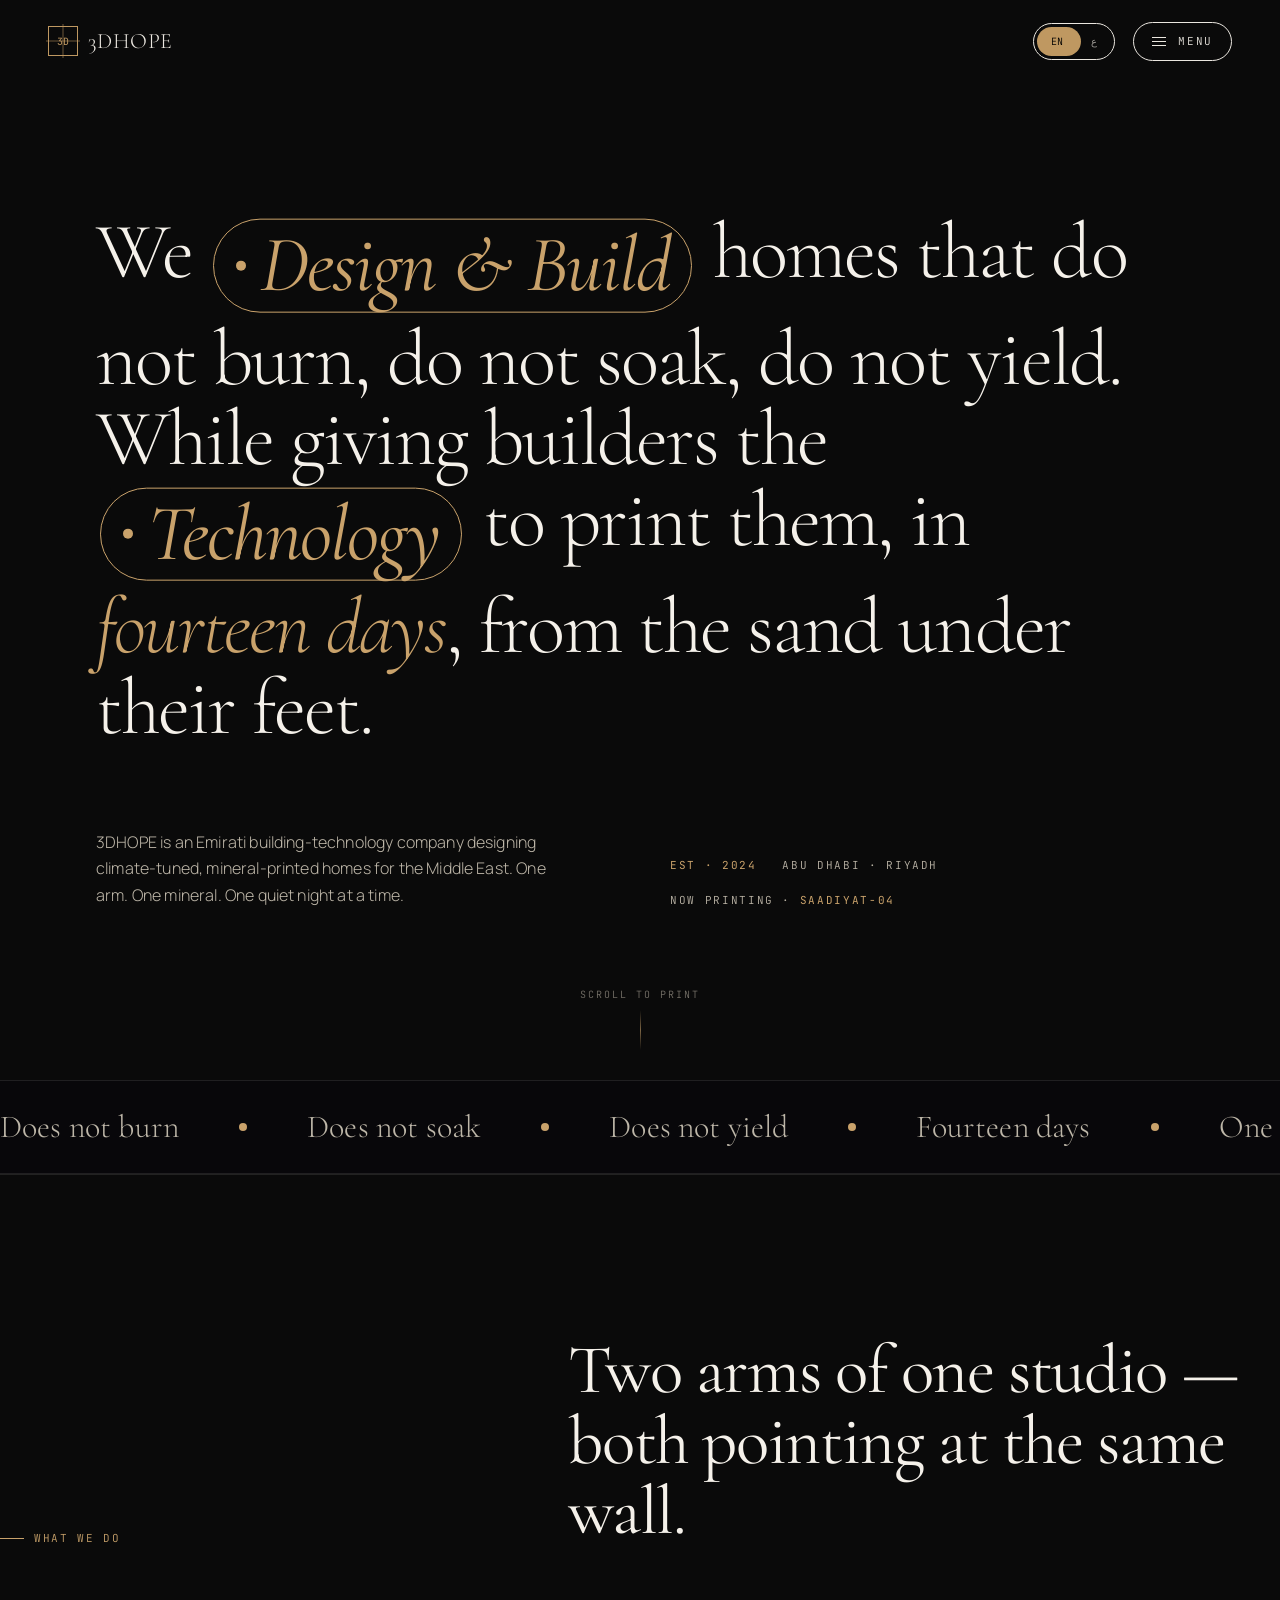
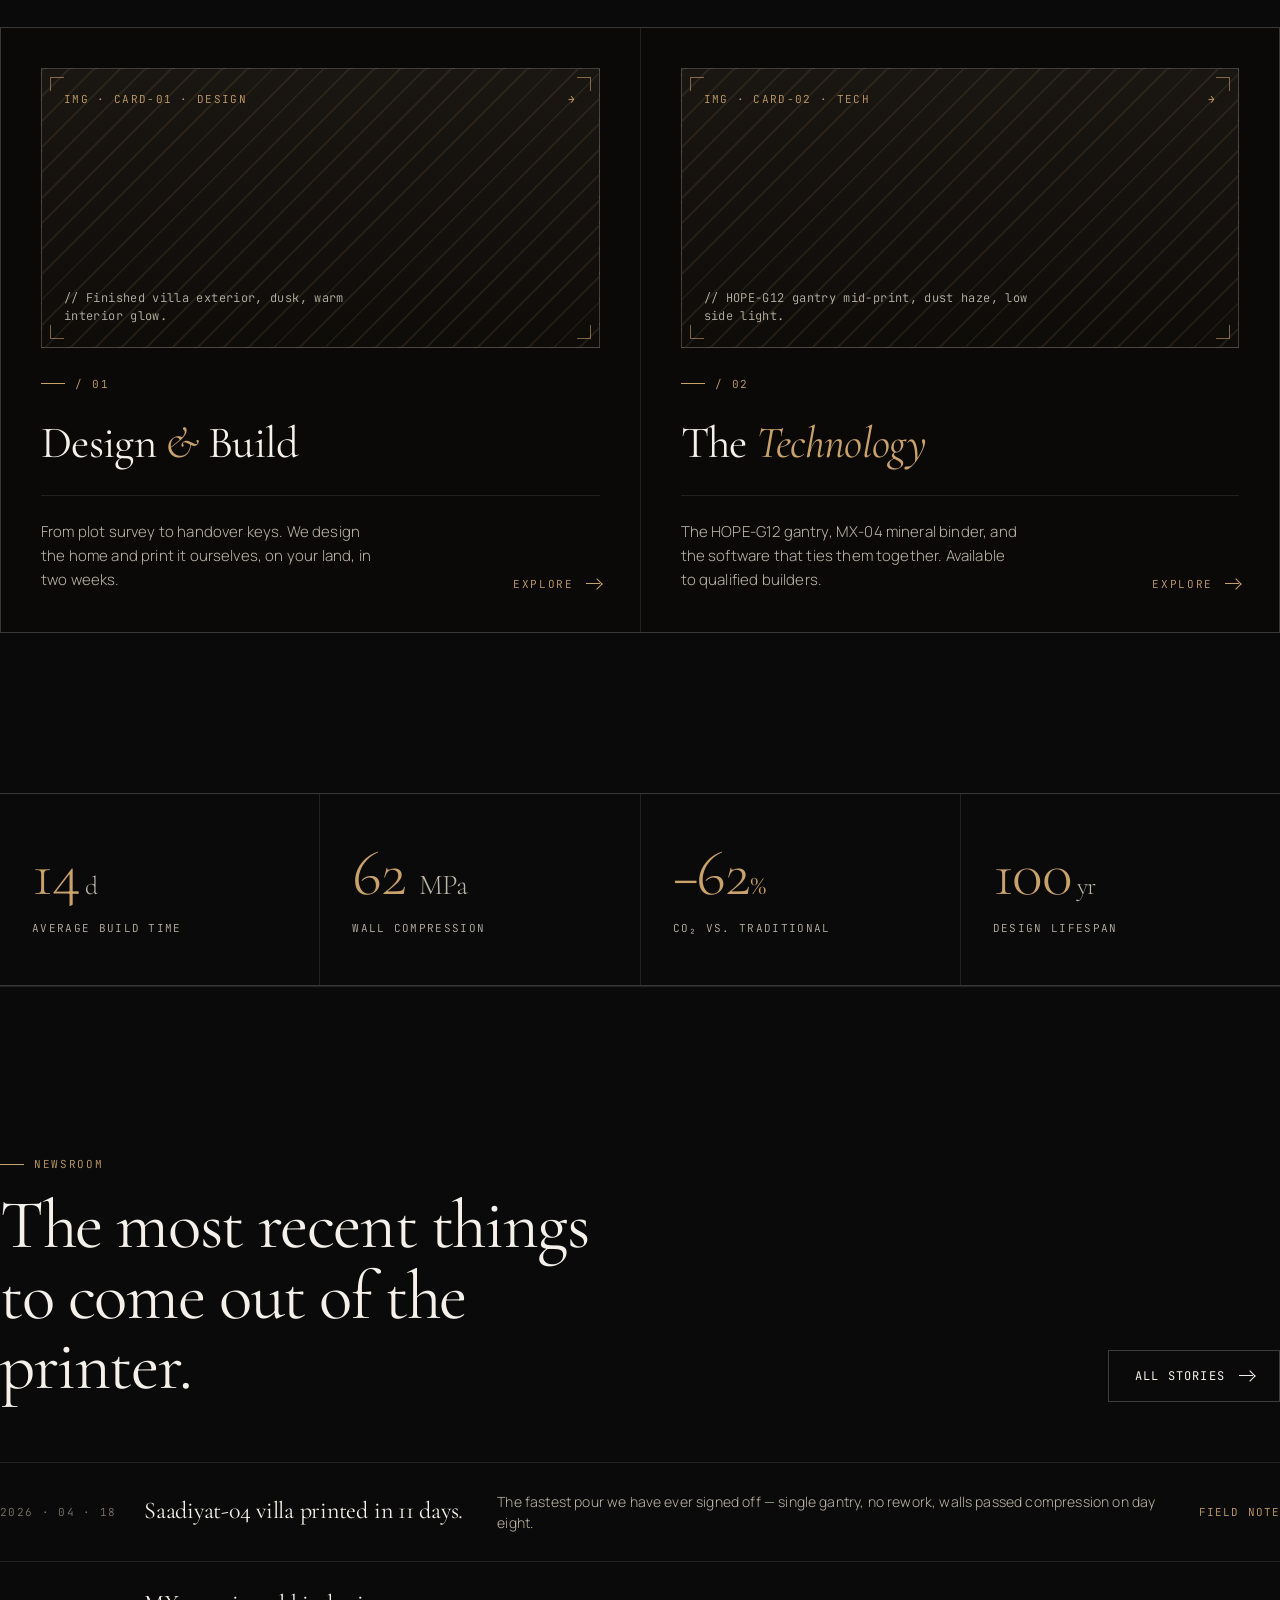
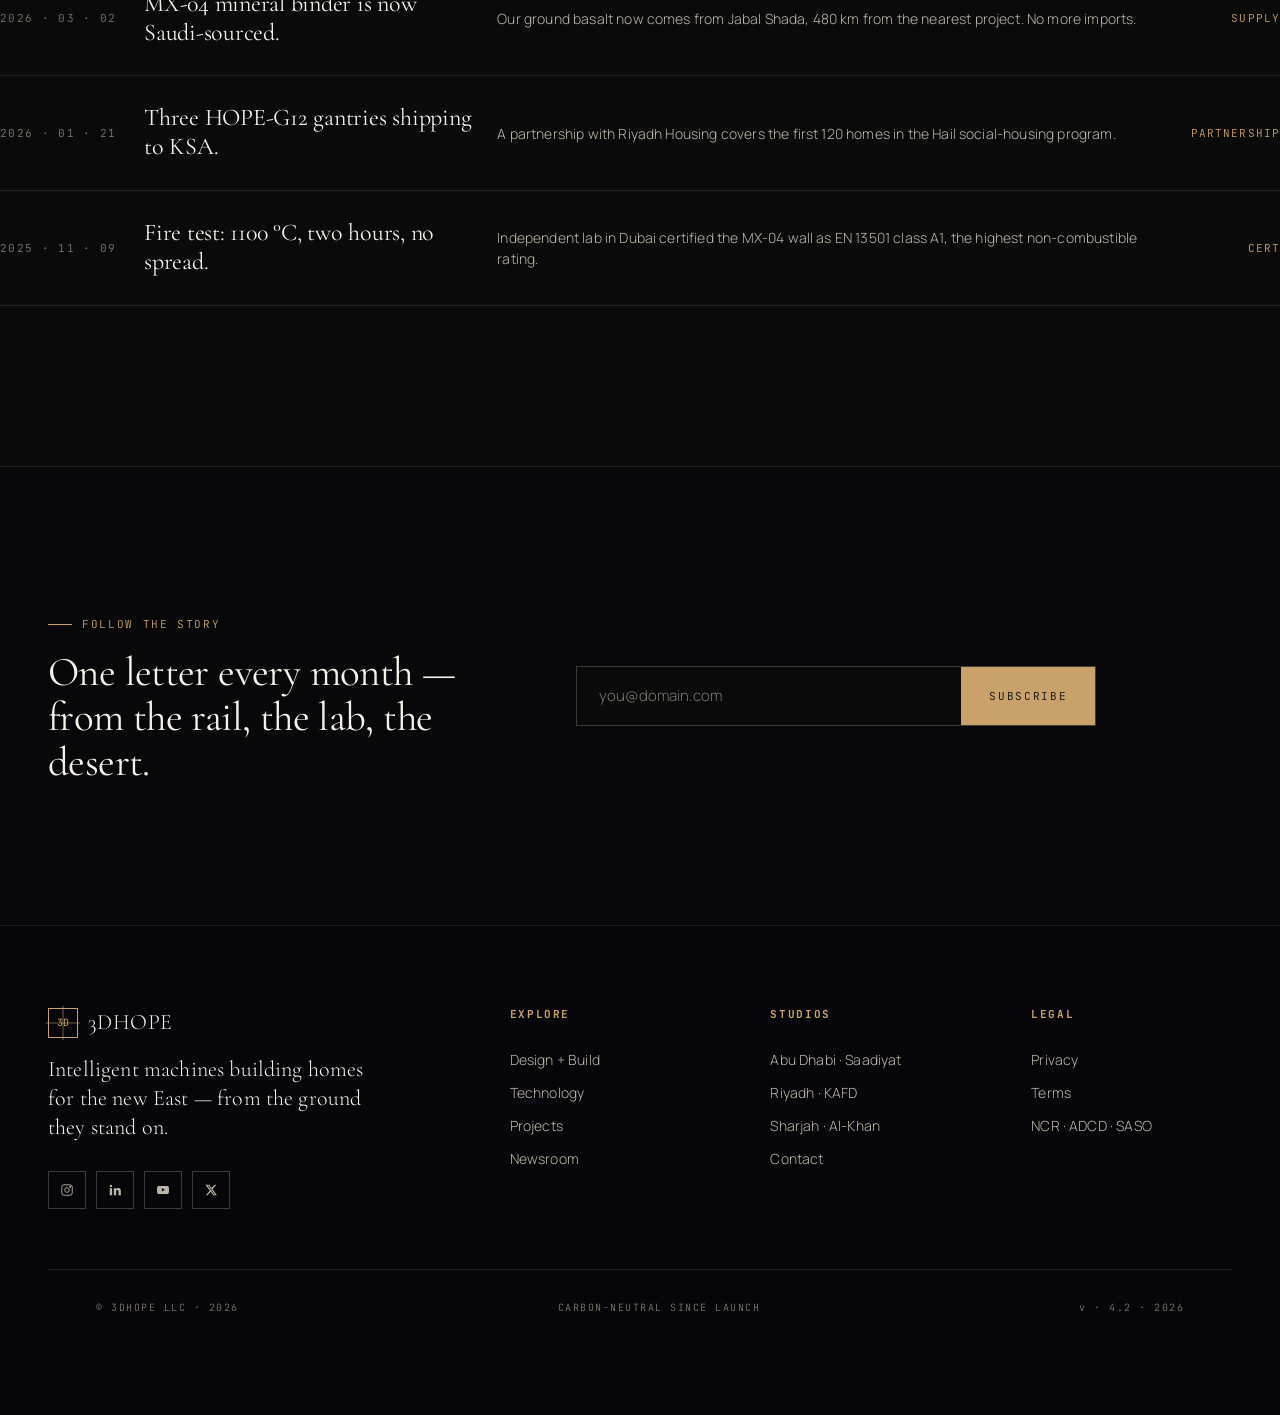
==== commit 78c78421: "Add files via upload" ====
--- a/index.html
+++ b/index.html
@@ -3,91 +3,307 @@
 <head>
 <meta charset="utf-8">
 <meta name="viewport" content="width=device-width,initial-scale=1">
-<title>Design + Build — 3DHOPE</title>
+<title>3DHOPE — Intelligent Machines Building Homes for the New East</title>
 <link rel="preconnect" href="https://fonts.googleapis.com">
 <link rel="preconnect" href="https://fonts.gstatic.com" crossorigin>
 <link href="https://fonts.googleapis.com/css2?family=Cormorant+Garamond:wght@300;400;500;600&family=Manrope:wght@200;300;400;500;600&family=JetBrains+Mono:wght@300;400&family=Reem+Kufi:wght@400;500;600;700&family=Tajawal:wght@200;300;400;500&display=swap" rel="stylesheet">
 <link rel="stylesheet" href="assets/shared.css">
 <style>
-  .db-hero{padding:180px 0 100px}
-  .db-hero h1{margin-top:24px;max-width:14ch}
-  .db-hero-grid{display:grid;grid-template-columns:1.6fr 1fr;gap:80px;align-items:end;margin-top:50px}
-  @media (max-width:880px){ .db-hero-grid{grid-template-columns:1fr;gap:24px} }
-  .db-hero-meta{font-family:var(--mono);font-size:11px;color:var(--fg-dim);letter-spacing:.12em;line-height:2}
-  .db-hero-meta b{color:var(--accent);font-weight:400;display:block;font-family:var(--serif);font-size:22px;margin-bottom:6px}
-
-  .feature-img{height:70vh;min-height:520px;margin:0 0 100px}
-
-  /* process — sticky */
-  .proc{padding:120px 0;border-top:1px solid var(--line)}
-  .proc-head{text-align:center;margin-bottom:80px}
-  .proc-head .eyebrow{justify-content:center}
-  .proc-head h2{margin-top:24px;max-width:18ch;margin-inline:auto}
-  .proc-stage{position:relative;height:380vh}
-  .proc-sticky{
-    position:sticky;top:0;height:100vh;display:grid;grid-template-columns:1fr 1fr;align-items:center;gap:60px;
-    padding:0 var(--pad);overflow:hidden;max-width:1480px;margin:0 auto
-  }
-  @media (max-width:880px){ .proc-sticky{grid-template-columns:1fr;gap:0} }
-  .proc-visual{position:relative;height:80vh;max-height:680px}
-  .proc-visual .placeholder{position:absolute;inset:0;transition:opacity .55s ease, transform 1s cubic-bezier(.7,0,.2,1);opacity:0;transform:scale(.94)}
-  .proc-visual .placeholder.active{opacity:1;transform:scale(1)}
-  .proc-text{position:relative;height:80vh;max-height:680px}
-  .proc-step{
-    position:absolute;inset:0;display:flex;flex-direction:column;justify-content:center;
-    opacity:0;transform:translateY(28px);transition:opacity .55s ease,transform .7s cubic-bezier(.6,0,.2,1);pointer-events:none;
-  }
-  .proc-step.active{opacity:1;transform:translateY(0);pointer-events:auto}
-  .proc-step .num{font-family:var(--mono);font-size:13px;color:var(--accent);margin-bottom:24px;letter-spacing:.2em}
-  .proc-step h3{margin-bottom:24px}
-  .proc-step p{color:var(--fg-dim);font-size:17px;line-height:1.7;max-width:42ch}
-
-  /* projects */
-  .projects{padding:160px 0;border-top:1px solid var(--line)}
-  .projects-head{display:flex;justify-content:space-between;align-items:end;gap:30px;flex-wrap:wrap;margin-bottom:60px}
-  .projects-grid{display:grid;grid-template-columns:repeat(6,1fr);gap:1px;background:var(--line);border:1px solid var(--line)}
-  @media (max-width:880px){ .projects-grid{grid-template-columns:1fr} }
-  .project{
-    background:var(--bg);padding:28px;display:flex;flex-direction:column;gap:18px;
-    transition:background .35s;cursor:pointer;
-  }
-  .project.size-3{grid-column:span 3}
-  .project.size-2{grid-column:span 2}
-  .project.size-4{grid-column:span 4}
-  @media (max-width:880px){ .project.size-3,.project.size-2,.project.size-4{grid-column:span 1} }
-  .project:hover{background:#100e0a}
-  .project .ph{flex:1;min-height:280px}
-  .project-meta{display:flex;justify-content:space-between;align-items:end;gap:14px}
-  .project-meta h4{font-family:var(--serif);font-weight:400;font-size:24px;line-height:1.15;letter-spacing:-0.01em}
-  html[dir="rtl"] .project-meta h4{font-family:var(--ar-serif);line-height:1.35}
-  .project-meta .info{font-family:var(--mono);font-size:11px;color:var(--muted);letter-spacing:.1em;text-align:right;line-height:1.6}
-  html[dir="rtl"] .project-meta .info{text-align:left}
-
-  /* big quote */
-  .quote{padding:160px 0;border-top:1px solid var(--line);text-align:center}
-  .quote blockquote{font-family:var(--serif);font-weight:300;font-size:clamp(34px,4.2vw,64px);line-height:1.15;letter-spacing:-0.015em;max-width:24ch;margin:0 auto;color:var(--fg)}
-  html[dir="rtl"] .quote blockquote{font-family:var(--ar-serif);font-weight:400;line-height:1.4}
-  .quote blockquote::before{content:"";display:block;width:32px;height:1px;background:var(--accent);margin:0 auto 40px}
-  .quote cite{display:block;margin-top:40px;font-family:var(--mono);font-size:11px;color:var(--accent);letter-spacing:.15em;font-style:normal}
-
-  /* cta */
-  .end-cta{padding:160px 0;border-top:1px solid var(--line);text-align:center;position:relative;overflow:hidden}
-  .end-cta::before{content:"";position:absolute;left:50%;top:50%;transform:translate(-50%,-50%);width:120%;height:120%;background:radial-gradient(ellipse at center, rgba(201,162,107,0.10), transparent 50%);pointer-events:none}
-  .end-cta .eyebrow{justify-content:center}
-  .end-cta h2{margin:24px auto 32px;max-width:18ch;position:relative}
-  .end-cta .lede{margin:0 auto 48px;text-align:center;position:relative}
-  .end-cta .cta-row{display:flex;gap:14px;justify-content:center;flex-wrap:wrap;position:relative}
+  /* HOME-SPECIFIC */
+  .home{position:relative;min-height:120vh;display:flex;align-items:center;justify-content:center;padding:160px var(--pad) 120px}
+  .home-bg{
+    position:fixed;inset:0;z-index:-1;overflow:hidden;
+    background:
+      radial-gradient(ellipse at 50% 18%, rgba(201,162,107,0.22), transparent 50%),
+      radial-gradient(ellipse at 50% 100%, rgba(58,42,28,0.5), transparent 55%),
+      linear-gradient(180deg,#0a0a0a 0%,#13100c 50%,#0a0a0a 100%);
+  }
+  /* technical grid floor */
+  .home-bg::before{
+    content:"";position:absolute;inset:0;
+    background-image:
+      linear-gradient(rgba(201,162,107,0.06) 1px, transparent 1px),
+      linear-gradient(90deg, rgba(201,162,107,0.06) 1px, transparent 1px);
+    background-size:80px 80px;
+    background-position:center bottom;
+    mask:linear-gradient(180deg, transparent 0%, transparent 35%, rgba(0,0,0,0.7) 75%, rgba(0,0,0,0.9) 100%);
+    -webkit-mask:linear-gradient(180deg, transparent 0%, transparent 35%, rgba(0,0,0,0.7) 75%, rgba(0,0,0,0.9) 100%);
+    transform-origin:center bottom;
+    transform:perspective(900px) rotateX(60deg) translateY(60%) scale(2.4);
+    opacity:0.8;
+  }
+  .home-bg::after{
+    content:"";position:absolute;inset:0;
+    background:
+      linear-gradient(180deg, rgba(10,10,10,0.15) 0%, rgba(10,10,10,0.0) 30%, rgba(10,10,10,0) 55%, rgba(10,10,10,0.55) 100%),
+      radial-gradient(ellipse at 50% 100%, rgba(0,0,0,0) 0%, rgba(0,0,0,0.4) 100%);
+    pointer-events:none;
+  }
+
+  /* the printer scene */
+  .printer-scene{
+    position:absolute;
+    left:50%;bottom:5%;
+    width:min(1400px,96vw);
+    aspect-ratio:16/9;
+    transform:translateX(-50%);
+    pointer-events:none;
+    will-change:transform;
+  }
+  .printer-scene svg{width:100%;height:100%;overflow:visible}
+  .ps-rail{stroke:rgba(201,162,107,0.35);stroke-width:1.2;fill:none}
+  .ps-rail-tick{stroke:rgba(201,162,107,0.5);stroke-width:1}
+  .ps-frame{stroke:var(--accent);stroke-width:1.5;fill:none;opacity:0.9}
+  .ps-frame-soft{stroke:rgba(201,162,107,0.6);stroke-width:1;fill:none}
+  .ps-fill{fill:rgba(201,162,107,0.05);stroke:var(--accent);stroke-width:1.2}
+  .ps-text{fill:rgba(201,162,107,0.55);font-family:var(--mono);font-size:9px;letter-spacing:0.12em}
+  .ps-text-dim{fill:rgba(189,182,168,0.4);font-family:var(--mono);font-size:8px;letter-spacing:0.1em}
+  .ps-tick{stroke:rgba(189,182,168,0.3);stroke-width:1}
+  /* the gantry — moves horizontally */
+  .ps-gantry{
+    transform-origin:center;
+    animation:gantryPath 18s ease-in-out infinite;
+    will-change:transform;
+  }
+  @keyframes gantryPath{
+    0%{transform:translateX(-22%)}
+    50%{transform:translateX(22%)}
+    100%{transform:translateX(-22%)}
+  }
+  html[dir="rtl"] .ps-gantry{animation-direction:reverse}
+  /* extruded line (sparkle below nozzle) */
+  .ps-extrude{
+    stroke:var(--accent);
+    stroke-width:1.4;
+    fill:none;
+    filter:drop-shadow(0 0 6px rgba(201,162,107,0.8));
+    animation:extrudeFlicker 0.4s steps(2) infinite;
+  }
+  @keyframes extrudeFlicker{
+    0%,100%{opacity:0.85}
+    50%{opacity:1}
+  }
+  /* the printed wall — grows in CSS */
+  .ps-wall-layer{
+    fill:rgba(245,241,234,0.04);
+    stroke:rgba(201,162,107,0.7);
+    stroke-width:0.6;
+  }
+  /* dust particles */
+  .ps-dust{
+    fill:var(--accent);
+    opacity:0;
+    animation:dustFloat 3s linear infinite;
+  }
+  @keyframes dustFloat{
+    0%{opacity:0;transform:translateY(0) translateX(0)}
+    10%{opacity:0.6}
+    100%{opacity:0;transform:translateY(-40px) translateX(20px)}
+  }
+  /* scanning measurement lines */
+  .ps-scanline{
+    stroke:rgba(201,162,107,0.45);
+    stroke-width:0.6;
+    stroke-dasharray:3 3;
+    fill:none;
+  }
+  /* corner technical marks */
+  .ps-corner-frame{
+    position:absolute;
+    left:0;right:0;top:0;bottom:0;
+    pointer-events:none;
+  }
+  .ps-tag{
+    position:absolute;
+    font-family:var(--mono);
+    font-size:10px;
+    color:var(--accent);
+    letter-spacing:0.15em;
+    opacity:0.7;
+  }
+  .ps-tag.tl{top:8%;left:4%}
+  .ps-tag.tr{top:8%;right:4%;color:var(--fg-dim)}
+  .ps-tag.bl{bottom:8%;left:4%;color:var(--fg-dim)}
+  .ps-tag.br{bottom:8%;right:4%}
+  @media (max-width:880px){
+    .ps-tag{font-size:9px}
+    .printer-scene{aspect-ratio:4/3}
+  }
+
+  /* scroll hint */
+  .scroll-cue{
+    position:absolute;left:50%;bottom:30px;transform:translateX(-50%);
+    display:flex;flex-direction:column;align-items:center;gap:8px;
+    font-family:var(--mono);font-size:10px;letter-spacing:0.2em;color:var(--fg-dim);
+    z-index:2;opacity:0.6;
+  }
+  .scroll-cue .bar{
+    width:1px;height:40px;
+    background:linear-gradient(180deg,transparent,var(--accent),transparent);
+    animation:scrollPulse 2s ease-in-out infinite;
+  }
+  @keyframes scrollPulse{
+    0%,100%{transform:scaleY(0.4) translateY(-50%);opacity:0.4}
+    50%{transform:scaleY(1) translateY(0);opacity:1}
+  }
+
+  /* Editorial headline */
+  .editorial{
+    max-width:1320px;font-family:var(--serif);font-weight:300;
+    font-size:clamp(38px,6.2vw,108px);line-height:1.02;letter-spacing:-0.025em;
+    color:var(--fg);
+    /* support arabic look */
+  }
+  html[dir="rtl"] .editorial{font-family:var(--ar-serif);font-weight:400;line-height:1.15;letter-spacing:0;font-size:clamp(34px,5.4vw,92px)}
+  .editorial .pill{
+    display:inline-flex;align-items:center;gap:14px;
+    border:1px solid var(--accent);color:var(--accent);
+    padding:6px 22px;border-radius:999px;
+    transform:translateY(-0.08em);
+    transition:background .3s, color .3s, padding .3s;
+    font-family:var(--serif);font-weight:400;font-style:italic;
+    line-height:1;
+    margin:0 4px;
+  }
+  html[dir="rtl"] .editorial .pill{font-family:var(--ar-serif);font-style:normal;font-weight:500}
+  .editorial .pill .dot{width:10px;height:10px;border-radius:50%;background:var(--accent);display:inline-block;transition:background .3s}
+  .editorial .pill:hover{background:var(--accent);color:#0a0a0a}
+  .editorial .pill:hover .dot{background:#0a0a0a}
+  .editorial .pill .ar-spacing{margin-inline-start:6px}
+
+  .editorial em{font-style:italic;color:var(--accent)}
+  html[dir="rtl"] .editorial em{font-style:normal;color:var(--accent)}
+
+  /* sub line under editorial */
+  .home-tag{margin-top:80px;display:grid;grid-template-columns:1fr 1fr;gap:60px;align-items:end}
+  @media (max-width:880px){ .home-tag{grid-template-columns:1fr;gap:24px;margin-top:50px} }
+  .home-tag .lede{max-width:48ch}
+  .home-tag-meta{display:flex;flex-direction:column;align-items:flex-start;gap:18px;color:var(--fg-dim);font-family:var(--mono);font-size:11px;letter-spacing:.15em}
+  .home-tag-meta b{color:var(--accent);font-weight:400}
+
+  /* scrolling marquee strip */
+  .marquee{
+    overflow:hidden;border-top:1px solid var(--line);border-bottom:1px solid var(--line);
+    padding:22px 0;background:#08070a;position:relative;z-index:1
+  }
+  .marquee-track{display:flex;gap:60px;animation:marq 50s linear infinite;white-space:nowrap;width:max-content}
+  @keyframes marq{from{transform:translateX(0)} to{transform:translateX(-50%)}}
+  html[dir="rtl"] .marquee-track{animation-direction:reverse}
+  .marquee span{font-family:var(--serif);font-weight:300;font-size:32px;color:var(--fg-dim);display:flex;align-items:center;gap:60px}
+  html[dir="rtl"] .marquee span{font-family:var(--ar-serif);font-weight:400}
+  .marquee span::after{content:"";width:8px;height:8px;background:var(--accent);border-radius:50%;display:inline-block}
+
+  /* what we do — two big cards */
+  .ww{padding:160px 0;border-top:1px solid var(--line)}
+  .ww-head{display:grid;grid-template-columns:1fr 1.4fr;gap:60px;align-items:end;margin-bottom:80px}
+  @media (max-width:880px){ .ww-head{grid-template-columns:1fr;gap:24px} }
+  .ww-cards{display:grid;grid-template-columns:1fr 1fr;gap:1px;background:var(--line);border:1px solid var(--line)}
+  @media (max-width:880px){ .ww-cards{grid-template-columns:1fr} }
+  .ww-card{background:#0a0908;padding:40px;display:flex;flex-direction:column;gap:28px;min-height:560px;transition:background .35s}
+  .ww-card:hover{background:#100e0a}
+  .ww-card .ph{flex:1;min-height:280px}
+  .ww-card h3{font-family:var(--serif);font-weight:400;font-size:clamp(34px,3.5vw,48px);line-height:1.05;letter-spacing:-0.015em}
+  html[dir="rtl"] .ww-card h3{font-family:var(--ar-serif);line-height:1.25}
+  .ww-card .row{display:flex;justify-content:space-between;align-items:end;gap:20px;border-top:1px solid var(--line);padding-top:24px;margin-top:auto}
+  .ww-card .row p{color:var(--fg-dim);font-size:15px;max-width:38ch;line-height:1.6}
+  .ww-card .row .go{
+    display:inline-flex;align-items:center;gap:12px;font-family:var(--mono);font-size:11px;letter-spacing:.15em;color:var(--accent);
+    flex-shrink:0;transition:gap .3s
+  }
+  .ww-card:hover .row .go{gap:20px}
+
+  /* stat strip */
+  .stats{display:grid;grid-template-columns:repeat(4,1fr);gap:1px;background:var(--line);border-top:1px solid var(--line);border-bottom:1px solid var(--line)}
+  @media (max-width:880px){ .stats{grid-template-columns:repeat(2,1fr)} }
+  .stat{background:var(--bg);padding:48px 32px;display:flex;flex-direction:column;gap:14px}
+  .stat b{font-family:var(--serif);font-weight:300;font-size:clamp(46px,5vw,76px);color:var(--accent);line-height:1;letter-spacing:-0.02em}
+  .stat span{font-family:var(--mono);font-size:11px;color:var(--fg-dim);letter-spacing:.12em}
+
+  /* news preview */
+  .news{padding:160px 0;border-top:1px solid var(--line)}
+  .news-head{display:flex;justify-content:space-between;align-items:end;margin-bottom:60px;gap:30px;flex-wrap:wrap}
+  .news-list a{
+    display:grid;grid-template-columns:120px 1fr 2fr 100px;gap:24px;align-items:center;
+    padding:28px 0;border-top:1px solid var(--line);transition:padding .35s;
+  }
+  .news-list a:last-child{border-bottom:1px solid var(--line)}
+  @media (max-width:880px){ .news-list a{grid-template-columns:90px 1fr;gap:10px} .news-list a .nd{grid-column:1/-1;color:var(--fg-dim)} .news-list a .nv{display:none} }
+  .news-list a:hover{padding-left:14px}
+  html[dir="rtl"] .news-list a:hover{padding-left:0;padding-right:14px}
+  .news-list .nd-date{font-family:var(--mono);font-size:11px;color:var(--muted);letter-spacing:.12em}
+  .news-list .nd-title{font-family:var(--serif);font-size:24px;font-weight:400;line-height:1.2;letter-spacing:-0.01em}
+  html[dir="rtl"] .news-list .nd-title{font-family:var(--ar-serif);line-height:1.4}
+  .news-list .nd-desc{color:var(--fg-dim);font-size:14px;line-height:1.5}
+  .news-list .nv{font-family:var(--mono);font-size:11px;color:var(--accent);text-align:right;letter-spacing:.1em}
+  html[dir="rtl"] .news-list .nv{text-align:left}
+
+  /* newsletter */
+  .nl{padding:140px 0;border-top:1px solid var(--line);background:#08070a}
+  .nl-grid{display:grid;grid-template-columns:1fr 1.4fr;gap:60px;align-items:center}
+  @media (max-width:880px){ .nl-grid{grid-template-columns:1fr;gap:24px} }
+  .nl-form{display:flex;gap:0;border:1px solid var(--line-strong);background:#0a0a0a;max-width:520px}
+  .nl-form input{
+    flex:1;background:transparent;border:0;outline:0;color:var(--fg);
+    padding:18px 22px;font:inherit;font-size:15px;font-weight:300
+  }
+  .nl-form input::placeholder{color:var(--muted)}
+  .nl-form button{padding:0 28px;background:var(--accent);color:#0a0a0a;font-family:var(--mono);font-size:11px;letter-spacing:.15em;transition:background .25s}
+  .nl-form button:hover{background:#e0b986}
+
+  /* footer */
+  footer.foot{
+    border-top:1px solid var(--line);padding:80px var(--pad) 100px;background:#06050a;
+  }
+  .foot-grid{display:grid;grid-template-columns:2fr 1fr 1fr 1fr;gap:60px;max-width:1480px;margin:0 auto}
+  @media (max-width:880px){ .foot-grid{grid-template-columns:1fr 1fr;gap:40px} }
+  .foot-grid h5{font-family:var(--mono);font-size:11px;color:var(--accent);margin-bottom:20px;letter-spacing:.15em}
+  .foot-grid ul li{padding:6px 0;font-size:14px;color:var(--fg-dim);transition:color .25s;cursor:pointer}
+  .foot-grid ul li:hover{color:var(--accent)}
+  .foot-tag{font-family:var(--serif);font-size:22px;color:var(--fg);line-height:1.3;margin-top:16px;max-width:30ch}
+  html[dir="rtl"] .foot-tag{font-family:var(--ar-serif);line-height:1.5}
+
+  /* social row */
+  .socials{display:flex;gap:10px;margin-top:30px}
+  .socials a{
+    width:38px;height:38px;border:1px solid var(--line-strong);display:grid;place-items:center;
+    color:var(--fg-dim);transition:all .25s;
+  }
+  .socials a:hover{border-color:var(--accent);color:var(--accent)}
+  .socials a svg{width:14px;height:14px}
 </style>
 </head>
 <body>
 
-<!-- NAV (same as home) -->
-<nav class="nav"><a href="index.html" class="logo"><span class="mark">3D</span><span>3DHOPE</span></a><div class="nav-right"><div class="lang-toggle"><span class="pill"></span><button data-lang-btn="en" class="active">EN</button><button data-lang-btn="ar">ع</button></div><button class="menu-btn" data-open-menu><span class="bars"><span></span><span></span><span></span></span><span data-en>MENU</span><span data-ar>القائمة</span></button></div></nav>
-
+<!-- NAV -->
+<nav class="nav" id="nav">
+  <a href="index.html" class="logo">
+    <span class="mark">3D</span>
+    <span>3DHOPE</span>
+  </a>
+  <div class="nav-right">
+    <div class="lang-toggle">
+      <span class="pill"></span>
+      <button data-lang-btn="en" class="active">EN</button>
+      <button data-lang-btn="ar">ع</button>
+    </div>
+    <button class="menu-btn" data-open-menu>
+      <span class="bars"><span></span><span></span><span></span></span>
+      <span data-en>MENU</span><span data-ar>القائمة</span>
+    </button>
+  </div>
+</nav>
+
+<!-- MENU OVERLAY -->
 <aside class="menu-overlay">
   <div class="menu-head">
-    <a href="index.html" class="logo"><span class="mark">3D</span><span>3DHOPE</span></a>
-    <button class="menu-close" data-close-menu><span data-en>CLOSE</span><span data-ar>إغلاق</span><span class="x"></span></button>
+    <a href="index.html" class="logo">
+      <span class="mark">3D</span>
+      <span>3DHOPE</span>
+    </a>
+    <button class="menu-close" data-close-menu>
+      <span data-en>CLOSE</span><span data-ar>إغلاق</span>
+      <span class="x"></span>
+    </button>
   </div>
   <div class="menu-body">
     <nav class="menu-links">
@@ -98,160 +314,469 @@
       <a href="contact.html"><span class="num">/ 05</span><span data-en>Contact</span><span data-ar>تواصل</span></a>
     </nav>
     <aside class="menu-side">
-      <div><h6><span data-en>STUDIOS</span><span data-ar>الاستوديوهات</span></h6><p>Abu Dhabi · Saadiyat<br>Riyadh · KAFD<br>Sharjah · Al-Khan</p></div>
-      <div><h6><span data-en>CONTACT</span><span data-ar>تواصل</span></h6><p>hello@3dhope.ae<br>+971 2 449 0301</p></div>
+      <div>
+        <h6><span data-en>STUDIOS</span><span data-ar>الاستوديوهات</span></h6>
+        <p>Abu Dhabi · Saadiyat<br>Riyadh · KAFD<br>Sharjah · Al-Khan</p>
+      </div>
+      <div>
+        <h6><span data-en>CONTACT</span><span data-ar>تواصل</span></h6>
+        <p>hello@3dhope.ae<br>+971 2 449 0301</p>
+      </div>
+      <div>
+        <h6><span data-en>FOLLOW</span><span data-ar>تابعنا</span></h6>
+        <p>Instagram · LinkedIn<br>YouTube · X</p>
+      </div>
     </aside>
   </div>
 </aside>
 
-<!-- HERO -->
-<header class="db-hero wrap">
-  <div class="crumb"><a href="index.html">3DHOPE</a><span class="sep">/</span><span><span data-en>DESIGN + BUILD</span><span data-ar>التصميم والبناء</span></span></div>
-  <span class="eyebrow"><span data-en>WE DESIGN & BUILD</span><span data-ar>نحن نُصمّم ونبني</span></span>
-  <h1 class="h-display">
-    <span data-en>Homes drawn by <span class="italic">one steady arm.</span></span>
-    <span data-ar>منازل ترسمها <span class="italic">ذراع واحدة ثابتة.</span></span>
-  </h1>
-  <div class="db-hero-grid">
-    <p class="lede"><span data-en>From the first survey of your land to the morning you turn the key, 3DHOPE Studios designs and builds the home — never a sub-contractor, never a second mind on the wall. One studio, one machine, one drawing.</span><span data-ar>من أول مسح لأرضكم إلى الصباح الذي تديرون فيه المفتاح، استوديوهات ٣دي‌هوب تصمّم وتبني المنزل — بلا مقاول من الباطن، بلا عقل ثانٍ على الجدار. استوديو واحد، آلة واحدة، رسم واحد.</span></p>
-    <div class="db-hero-meta">
-      <div><b>14 d</b><span data-en>AVG. BUILD TIME</span><span data-ar>متوسط زمن البناء</span></div>
-      <div style="margin-top:24px"><b>12</b><span data-en>PROJECTS DELIVERED</span><span data-ar>مشاريع مُسلَّمة</span></div>
-    </div>
-  </div>
-</header>
-
-<!-- feature image -->
-<section class="wrap"><div class="feature-img placeholder">
-  <span class="corner tl"></span><span class="corner tr"></span><span class="corner bl"></span><span class="corner br"></span>
-  <div class="ph-row-top"><span class="label">IMG · FEATURE · DB-01</span><span class="label">16:9 · 3840×2160</span></div>
-  <div class="desc"><span data-en>// HERO RENDER — full-bleed exterior of a completed villa at golden hour, ribbed concrete walls catching low light, palm shadow on the wall, a single figure entering through the doorway.</span><span data-ar>// رندر هيرو — لقطة خارجية كاملة لفيلا مكتملة عند الغروب، جدران خرسانية متموجة تلتقط الضوء المنخفض، ظل نخلة على الجدار، شخص واحد يدخل من الباب.</span></div>
-</div></section>
-
-<!-- PROCESS -->
-<section class="proc">
-  <div class="proc-head wrap">
-    <span class="eyebrow"><span data-en>THE PROCESS</span><span data-ar>المراحل</span></span>
-    <h2 class="h-2"><span data-en>Four motions, fourteen days.</span><span data-ar>أربع حركات. أربعة عشر يوماً.</span></h2>
-  </div>
-  <div class="proc-stage" id="procStage">
-    <div class="proc-sticky">
-      <div class="proc-visual" id="procVisual">
-        <div class="placeholder active"><span class="corner tl"></span><span class="corner tr"></span><span class="corner bl"></span><span class="corner br"></span><div class="ph-row-top"><span class="label">IMG · 01 · SITE</span></div><div class="desc"><span data-en>// Aerial — flat desert plot, foundation grid, single gantry waiting.</span><span data-ar>// لقطة جوية — أرض مستوية، شبكة أساسات، رافعة واحدة تنتظر.</span></div></div>
-        <div class="placeholder"><span class="corner tl"></span><span class="corner tr"></span><span class="corner bl"></span><span class="corner br"></span><div class="ph-row-top"><span class="label">IMG · 02 · PRINT</span></div><div class="desc"><span data-en>// Close-up — nozzle laying a warm beige ribbon under raking light.</span><span data-ar>// لقطة قريبة — الفوهة تضع شريطاً دافئاً تحت الضوء الجانبي.</span></div></div>
-        <div class="placeholder"><span class="corner tl"></span><span class="corner tr"></span><span class="corner bl"></span><span class="corner br"></span><div class="ph-row-top"><span class="label">IMG · 03 · CURE</span></div><div class="desc"><span data-en>// Mid-shot — finished shell, no roof, morning light on mineral surface.</span><span data-ar>// لقطة متوسطة — قشرة مكتملة، بلا سقف، ضوء الصباح على السطح المعدني.</span></div></div>
-        <div class="placeholder"><span class="corner tl"></span><span class="corner tr"></span><span class="corner bl"></span><span class="corner br"></span><div class="ph-row-top"><span class="label">IMG · 04 · LIVE</span></div><div class="desc"><span data-en>// Hero exterior — finished villa at dusk, family at the door.</span><span data-ar>// لقطة خارجية — فيلا مكتملة عند الغسق، عائلة عند الباب.</span></div></div>
-      </div>
-      <div class="proc-text" id="procText">
-        <div class="proc-step active"><div class="num">01 — <span data-en>SITE</span><span data-ar>الموقع</span></div><h3 class="h-3"><span data-en>We arrive with one machine.</span><span data-ar>نصل بآلة واحدة.</span></h3><p><span data-en>A foundation slab, a single gantry, no scaffolding, no fleet of trucks. We map the plot, level the sand, and unfold the rail. The first morning is the loudest.</span><span data-ar>قاعدة خرسانية، رافعة واحدة، بلا سقالات، بلا أسطول من الشاحنات. نمسح الأرض، نسوّي الرمل، ونمدّ السكة. الصباح الأول هو الأعلى صوتاً.</span></p></div>
-        <div class="proc-step"><div class="num">02 — <span data-en>PRINT</span><span data-ar>الطباعة</span></div><h3 class="h-3"><span data-en>The walls draw themselves.</span><span data-ar>الجدران ترسم نفسها.</span></h3><p><span data-en>Mineral binder — sand, ground stone, a touch of geopolymer. The arm lays one warm ribbon at a time, climbing two metres per night. Curves cost the same as straight lines.</span><span data-ar>رابط معدني — رمل، حجر مطحون، ولمسة من البوليمر الجيولوجي. تضع الذراع شريطاً واحداً، ترتفع مترين كل ليلة. المنحنيات بسعر الخطوط المستقيمة نفسه.</span></p></div>
-        <div class="proc-step"><div class="num">03 — <span data-en>CURE</span><span data-ar>المعالجة</span></div><h3 class="h-3"><span data-en>Stone-hard in seven days.</span><span data-ar>صلابة الحجر في سبعة أيام.</span></h3><p><span data-en>The mineral cures without heat. After a week the wall holds an SUV. We thread conduit, drop the roof beam, glaze the openings. No drying, no shrinkage, no hidden cracks.</span><span data-ar>المعدن يتصلب دون حرارة. بعد أسبوع يحمل الجدار سيارة دفع رباعي. نمدّ التمديدات، نضع عارضة السقف، نُركّب الزجاج. بلا تجفيف، بلا انكماش، بلا تشققات مخفية.</span></p></div>
-        <div class="proc-step"><div class="num">04 — <span data-en>LIVE</span><span data-ar>الإقامة</span></div><h3 class="h-3"><span data-en>You move in on day fourteen.</span><span data-ar>تنتقلون في اليوم الرابع عشر.</span></h3><p><span data-en>The interior is three degrees cooler than the air outside before a single coil turns on. The walls breathe slowly, the way old mud-brick rooms used to. Now they last a hundred years.</span><span data-ar>الداخل أبرد بثلاث درجات قبل أن يعمل المكيّف. تتنفّس الجدران ببطء، كما كانت غرف الطوب الطيني قديماً. الفرق أنها تعيش مئة عام.</span></p></div>
-      </div>
-    </div>
+<!-- HOME -->
+<main class="home">
+  <div class="home-bg" id="homeBg">
+    <!-- Tech corner tags -->
+    <span class="ps-tag tl">SCENE · 01</span>
+    <span class="ps-tag tr"><span data-en>GANTRY · HOPE-G12</span><span data-ar>الرافعة · HOPE-G12</span></span>
+    <span class="ps-tag bl">LAT · 24.4539° N &nbsp; LON · 54.3773° E</span>
+    <span class="ps-tag br"><span data-en>LAYER 047 / 210</span><span data-ar>الطبقة ٠٤٧ / ٢١٠</span></span>
+
+    <!-- 3D printer scene -->
+    <div class="printer-scene" id="printerScene">
+      <svg viewBox="0 0 1600 900" xmlns="http://www.w3.org/2000/svg" aria-hidden="true">
+        <defs>
+          <linearGradient id="wallGrad" x1="0" y1="0" x2="0" y2="1">
+            <stop offset="0" stop-color="rgba(201,162,107,0.18)"/>
+            <stop offset="1" stop-color="rgba(245,241,234,0.02)"/>
+          </linearGradient>
+          <radialGradient id="nozzleGlow" cx="0.5" cy="0.5" r="0.5">
+            <stop offset="0" stop-color="rgba(255,210,140,0.9)"/>
+            <stop offset="0.4" stop-color="rgba(201,162,107,0.5)"/>
+            <stop offset="1" stop-color="rgba(201,162,107,0)"/>
+          </radialGradient>
+        </defs>
+
+        <!-- Horizontal rail / base track -->
+        <line class="ps-rail" x1="60" y1="780" x2="1540" y2="780"/>
+        <line class="ps-rail" x1="60" y1="790" x2="1540" y2="790" opacity="0.5"/>
+        <!-- Rail ticks (measurement) -->
+        <g class="ps-rail-tick">
+          <line x1="100" y1="780" x2="100" y2="795"/>
+          <line x1="220" y1="780" x2="220" y2="795"/>
+          <line x1="340" y1="780" x2="340" y2="795"/>
+          <line x1="460" y1="780" x2="460" y2="795"/>
+          <line x1="580" y1="780" x2="580" y2="795"/>
+          <line x1="700" y1="780" x2="700" y2="795"/>
+          <line x1="820" y1="780" x2="820" y2="795"/>
+          <line x1="940" y1="780" x2="940" y2="795"/>
+          <line x1="1060" y1="780" x2="1060" y2="795"/>
+          <line x1="1180" y1="780" x2="1180" y2="795"/>
+          <line x1="1300" y1="780" x2="1300" y2="795"/>
+          <line x1="1420" y1="780" x2="1420" y2="795"/>
+        </g>
+        <!-- Scale labels -->
+        <text class="ps-text-dim" x="100" y="815">0m</text>
+        <text class="ps-text-dim" x="460" y="815">3m</text>
+        <text class="ps-text-dim" x="820" y="815">6m</text>
+        <text class="ps-text-dim" x="1180" y="815">9m</text>
+        <text class="ps-text-dim" x="1420" y="815">12m</text>
+
+        <!-- Printed wall (grows with scroll via JS) -->
+        <g id="printedWall">
+          <!-- foundation -->
+          <rect x="600" y="760" width="380" height="20" fill="rgba(201,162,107,0.15)" stroke="rgba(201,162,107,0.4)" stroke-width="0.6"/>
+          <!-- wall layers — each "stripe" is one print pass -->
+          <g id="wallLayers">
+            <!-- layers will be revealed by JS as the user scrolls -->
+            <rect class="ps-wall-layer wl" x="610" y="752" width="360" height="8" data-layer="1"/>
+            <rect class="ps-wall-layer wl" x="610" y="744" width="360" height="8" data-layer="2"/>
+            <rect class="ps-wall-layer wl" x="610" y="736" width="360" height="8" data-layer="3"/>
+            <rect class="ps-wall-layer wl" x="610" y="728" width="360" height="8" data-layer="4"/>
+            <rect class="ps-wall-layer wl" x="610" y="720" width="360" height="8" data-layer="5"/>
+            <rect class="ps-wall-layer wl" x="610" y="712" width="360" height="8" data-layer="6"/>
+            <rect class="ps-wall-layer wl" x="610" y="704" width="360" height="8" data-layer="7"/>
+            <rect class="ps-wall-layer wl" x="610" y="696" width="360" height="8" data-layer="8"/>
+            <rect class="ps-wall-layer wl" x="610" y="688" width="360" height="8" data-layer="9"/>
+            <rect class="ps-wall-layer wl" x="610" y="680" width="360" height="8" data-layer="10"/>
+            <rect class="ps-wall-layer wl" x="610" y="672" width="360" height="8" data-layer="11"/>
+            <rect class="ps-wall-layer wl" x="610" y="664" width="360" height="8" data-layer="12"/>
+            <rect class="ps-wall-layer wl" x="610" y="656" width="360" height="8" data-layer="13"/>
+            <rect class="ps-wall-layer wl" x="610" y="648" width="360" height="8" data-layer="14"/>
+            <rect class="ps-wall-layer wl" x="610" y="640" width="360" height="8" data-layer="15"/>
+            <rect class="ps-wall-layer wl" x="610" y="632" width="360" height="8" data-layer="16"/>
+            <rect class="ps-wall-layer wl" x="610" y="624" width="360" height="8" data-layer="17"/>
+            <rect class="ps-wall-layer wl" x="610" y="616" width="360" height="8" data-layer="18"/>
+            <rect class="ps-wall-layer wl" x="610" y="608" width="360" height="8" data-layer="19"/>
+            <rect class="ps-wall-layer wl" x="610" y="600" width="360" height="8" data-layer="20"/>
+            <rect class="ps-wall-layer wl" x="610" y="592" width="360" height="8" data-layer="21"/>
+            <rect class="ps-wall-layer wl" x="610" y="584" width="360" height="8" data-layer="22"/>
+            <rect class="ps-wall-layer wl" x="610" y="576" width="360" height="8" data-layer="23"/>
+            <rect class="ps-wall-layer wl" x="610" y="568" width="360" height="8" data-layer="24"/>
+          </g>
+          <!-- door opening -->
+          <rect x="680" y="600" width="60" height="160" fill="rgba(10,10,10,0.9)" stroke="rgba(201,162,107,0.3)" stroke-width="0.5"/>
+          <!-- window opening -->
+          <rect x="820" y="600" width="80" height="60" fill="rgba(10,10,10,0.85)" stroke="rgba(201,162,107,0.3)" stroke-width="0.5"/>
+        </g>
+
+        <!-- The gantry — wraps so it can be translated horizontally -->
+        <g class="ps-gantry" id="psGantry">
+          <!-- left vertical column -->
+          <rect class="ps-frame" x="270" y="180" width="22" height="600" rx="2"/>
+          <rect class="ps-fill" x="274" y="200" width="14" height="560"/>
+          <!-- detail dashes on column -->
+          <line x1="270" y1="280" x2="292" y2="280" stroke="rgba(201,162,107,0.4)" stroke-width="0.6"/>
+          <line x1="270" y1="380" x2="292" y2="380" stroke="rgba(201,162,107,0.4)" stroke-width="0.6"/>
+          <line x1="270" y1="480" x2="292" y2="480" stroke="rgba(201,162,107,0.4)" stroke-width="0.6"/>
+          <line x1="270" y1="580" x2="292" y2="580" stroke="rgba(201,162,107,0.4)" stroke-width="0.6"/>
+          <line x1="270" y1="680" x2="292" y2="680" stroke="rgba(201,162,107,0.4)" stroke-width="0.6"/>
+
+          <!-- right vertical column -->
+          <rect class="ps-frame" x="1308" y="180" width="22" height="600" rx="2"/>
+          <rect class="ps-fill" x="1312" y="200" width="14" height="560"/>
+          <line x1="1308" y1="280" x2="1330" y2="280" stroke="rgba(201,162,107,0.4)" stroke-width="0.6"/>
+          <line x1="1308" y1="380" x2="1330" y2="380" stroke="rgba(201,162,107,0.4)" stroke-width="0.6"/>
+          <line x1="1308" y1="480" x2="1330" y2="480" stroke="rgba(201,162,107,0.4)" stroke-width="0.6"/>
+          <line x1="1308" y1="580" x2="1330" y2="580" stroke="rgba(201,162,107,0.4)" stroke-width="0.6"/>
+          <line x1="1308" y1="680" x2="1330" y2="680" stroke="rgba(201,162,107,0.4)" stroke-width="0.6"/>
+
+          <!-- top beam (horizontal) -->
+          <rect class="ps-frame" x="270" y="180" width="1060" height="18" rx="2"/>
+          <rect class="ps-fill" x="280" y="184" width="1040" height="10"/>
+          <!-- beam crosshatch -->
+          <line x1="380" y1="180" x2="380" y2="198" stroke="rgba(201,162,107,0.35)" stroke-width="0.6"/>
+          <line x1="480" y1="180" x2="480" y2="198" stroke="rgba(201,162,107,0.35)" stroke-width="0.6"/>
+          <line x1="580" y1="180" x2="580" y2="198" stroke="rgba(201,162,107,0.35)" stroke-width="0.6"/>
+          <line x1="680" y1="180" x2="680" y2="198" stroke="rgba(201,162,107,0.35)" stroke-width="0.6"/>
+          <line x1="780" y1="180" x2="780" y2="198" stroke="rgba(201,162,107,0.35)" stroke-width="0.6"/>
+          <line x1="880" y1="180" x2="880" y2="198" stroke="rgba(201,162,107,0.35)" stroke-width="0.6"/>
+          <line x1="980" y1="180" x2="980" y2="198" stroke="rgba(201,162,107,0.35)" stroke-width="0.6"/>
+          <line x1="1080" y1="180" x2="1080" y2="198" stroke="rgba(201,162,107,0.35)" stroke-width="0.6"/>
+          <line x1="1180" y1="180" x2="1180" y2="198" stroke="rgba(201,162,107,0.35)" stroke-width="0.6"/>
+
+          <!-- bracing — diagonals at top corners -->
+          <line x1="270" y1="198" x2="340" y2="240" class="ps-frame-soft"/>
+          <line x1="1330" y1="198" x2="1260" y2="240" class="ps-frame-soft"/>
+
+          <!-- bottom mounts on rail -->
+          <rect class="ps-frame" x="250" y="780" width="62" height="20" rx="1"/>
+          <rect class="ps-frame" x="1288" y="780" width="62" height="20" rx="1"/>
+          <circle cx="265" cy="800" r="5" class="ps-frame-soft"/>
+          <circle cx="295" cy="800" r="5" class="ps-frame-soft"/>
+          <circle cx="1305" cy="800" r="5" class="ps-frame-soft"/>
+          <circle cx="1335" cy="800" r="5" class="ps-frame-soft"/>
+
+          <!-- the print head trolley (slides along beam) -->
+          <g id="psPrintHead">
+            <!-- trolley body -->
+            <rect class="ps-frame" x="760" y="200" width="80" height="60" rx="1"/>
+            <rect class="ps-fill" x="765" y="204" width="70" height="52"/>
+            <text class="ps-text" x="772" y="222">G-12</text>
+            <text class="ps-text-dim" x="772" y="238">PRINT</text>
+            <text class="ps-text-dim" x="772" y="250">HEAD</text>
+            <!-- nozzle assembly -->
+            <rect class="ps-frame" x="788" y="260" width="24" height="30"/>
+            <polygon class="ps-frame" points="788,290 812,290 808,310 792,310" fill="rgba(201,162,107,0.12)"/>
+            <!-- nozzle glow -->
+            <circle cx="800" cy="312" r="20" fill="url(#nozzleGlow)"/>
+            <!-- extruded line -->
+            <path class="ps-extrude" d="M 800 312 Q 800 360 800 410 T 800 510" stroke-linecap="round"/>
+            <!-- dust particles -->
+            <circle class="ps-dust" cx="795" cy="510" r="1.5" style="animation-delay:0s"/>
+            <circle class="ps-dust" cx="805" cy="515" r="1" style="animation-delay:0.4s"/>
+            <circle class="ps-dust" cx="790" cy="520" r="1.2" style="animation-delay:0.8s"/>
+            <circle class="ps-dust" cx="810" cy="510" r="1" style="animation-delay:1.2s"/>
+            <circle class="ps-dust" cx="800" cy="525" r="1.5" style="animation-delay:1.6s"/>
+            <circle class="ps-dust" cx="797" cy="518" r="1" style="animation-delay:2.0s"/>
+            <circle class="ps-dust" cx="803" cy="522" r="1.2" style="animation-delay:2.4s"/>
+          </g>
+
+          <!-- crosshead measurement lines from the trolley to columns -->
+          <line class="ps-scanline" x1="292" y1="230" x2="760" y2="230"/>
+          <line class="ps-scanline" x1="840" y1="230" x2="1308" y2="230"/>
+        </g>
+
+        <!-- distant scanning lines (perspective hint) -->
+        <line class="ps-scanline" x1="100" y1="850" x2="1500" y2="850"/>
+        <line class="ps-scanline" x1="200" y1="870" x2="1400" y2="870" opacity="0.5"/>
+
+        <!-- top-left technical annotation -->
+        <g transform="translate(40 80)">
+          <line x1="0" y1="0" x2="40" y2="0" stroke="rgba(201,162,107,0.5)" stroke-width="0.8"/>
+          <line x1="0" y1="0" x2="0" y2="40" stroke="rgba(201,162,107,0.5)" stroke-width="0.8"/>
+          <text class="ps-text" x="6" y="-6">FIG · 01</text>
+          <text class="ps-text-dim" x="6" y="56">PRINT CYCLE</text>
+          <text class="ps-text-dim" x="6" y="68">IN PROGRESS</text>
+        </g>
+
+        <!-- bottom-right technical annotation -->
+        <g transform="translate(1480 850)">
+          <line x1="0" y1="0" x2="-40" y2="0" stroke="rgba(201,162,107,0.5)" stroke-width="0.8"/>
+          <line x1="0" y1="0" x2="0" y2="-40" stroke="rgba(201,162,107,0.5)" stroke-width="0.8"/>
+          <text class="ps-text" x="-70" y="14" text-anchor="end">SCALE 1:80</text>
+        </g>
+      </svg>
+    </div>
+  </div>
+
+  <div class="wrap">
+    <h1 class="editorial">
+      <span data-en>
+        We
+        <a href="design-build.html" class="pill"><span class="dot"></span>Design &amp; Build</a>
+        homes that do not burn, do not soak, do not yield.<br>
+        While giving builders the
+        <a href="technology.html" class="pill"><span class="dot"></span>Technology</a>
+        to print them, in <em>fourteen days</em>, from the sand under their feet.
+      </span>
+      <span data-ar>
+        نحن
+        <a href="design-build.html" class="pill"><span class="dot"></span>نُصمّم ونبني</a>
+        منازل لا تحترق، لا تتشرّب، ولا تتزعزع.
+        ونمنح البنّائين
+        <a href="technology.html" class="pill"><span class="dot"></span>التقنية</a>
+        ليطبعوها في <em>أربعة عشر يوماً</em> من الرمل تحت أقدامهم.
+      </span>
+    </h1>
+
+    <div class="home-tag">
+      <p class="lede">
+        <span data-en>3DHOPE is an Emirati building-technology company designing climate-tuned, mineral-printed homes for the Middle East. One arm. One mineral. One quiet night at a time.</span>
+        <span data-ar>٣دي‌هوب شركة بناء إماراتية تُصمّم منازل مطبوعة من المعدن، مُحسَّنة لمناخ الشرق الأوسط. ذراع واحدة. معدن واحد. ليلة هادئة واحدة في كل مرة.</span>
+      </p>
+      <div class="home-tag-meta">
+        <span><b>EST · 2024</b> &nbsp; ABU DHABI · RIYADH</span>
+        <span><span data-en>NOW PRINTING</span><span data-ar>تطبع الآن</span> · <b>SAADIYAT-04</b></span>
+      </div>
+    </div>
+  </div>
+
+  <!-- Scroll indicator -->
+  <div class="scroll-cue" aria-hidden="true">
+    <span><span data-en>SCROLL TO PRINT</span><span data-ar>مرّر لتطبع</span></span>
+    <span class="bar"></span>
+  </div>
+</main>
+
+<!-- MARQUEE -->
+<div class="marquee" aria-hidden="true">
+  <div class="marquee-track">
+    <span data-en>Does not burn</span><span data-ar>لا يحترق</span>
+    <span data-en>Does not soak</span><span data-ar>لا يتشرّب</span>
+    <span data-en>Does not yield</span><span data-ar>لا يتزعزع</span>
+    <span data-en>Fourteen days</span><span data-ar>أربعة عشر يوماً</span>
+    <span data-en>One hundred years</span><span data-ar>مئة عام</span>
+    <span data-en>Local mineral</span><span data-ar>معدن محلي</span>
+    <span data-en>Does not burn</span><span data-ar>لا يحترق</span>
+    <span data-en>Does not soak</span><span data-ar>لا يتشرّب</span>
+    <span data-en>Does not yield</span><span data-ar>لا يتزعزع</span>
+    <span data-en>Fourteen days</span><span data-ar>أربعة عشر يوماً</span>
+    <span data-en>One hundred years</span><span data-ar>مئة عام</span>
+    <span data-en>Local mineral</span><span data-ar>معدن محلي</span>
+  </div>
+</div>
+
+<!-- WHAT WE DO -->
+<section class="ww wrap">
+  <div class="ww-head">
+    <div class="reveal">
+      <span class="eyebrow"><span data-en>WHAT WE DO</span><span data-ar>ما نقوم به</span></span>
+    </div>
+    <h2 class="h-2 reveal delay-1"><span data-en>Two arms of one studio — both pointing at the same wall.</span><span data-ar>ذراعان لاستوديو واحد — كلاهما يشيران إلى الجدار نفسه.</span></h2>
+  </div>
+
+  <div class="ww-cards">
+    <a href="design-build.html" class="ww-card reveal">
+      <div class="placeholder ph">
+        <span class="corner tl"></span><span class="corner tr"></span><span class="corner bl"></span><span class="corner br"></span>
+        <div class="ph-row-top"><span class="label">IMG · CARD-01 · DESIGN</span><span class="label">→</span></div>
+        <div class="desc"><span data-en>// Finished villa exterior, dusk, warm interior glow.</span><span data-ar>// خارج فيلا مكتملة عند الغسق، توهج داخلي دافئ.</span></div>
+      </div>
+      <span class="eyebrow">/ 01</span>
+      <h3><span data-en>Design <em class="italic">&amp;</em> Build</span><span data-ar>التصميم <em class="italic">و</em> البناء</span></h3>
+      <div class="row">
+        <p><span data-en>From plot survey to handover keys. We design the home and print it ourselves, on your land, in two weeks.</span><span data-ar>من مسح الموقع إلى تسليم المفاتيح. نصمّم المنزل ونطبعه بأنفسنا، على أرضكم، في أسبوعين.</span></p>
+        <span class="go"><span data-en>EXPLORE</span><span data-ar>استكشف</span> <span class="arrow"></span></span>
+      </div>
+    </a>
+
+    <a href="technology.html" class="ww-card reveal delay-1">
+      <div class="placeholder ph">
+        <span class="corner tl"></span><span class="corner tr"></span><span class="corner bl"></span><span class="corner br"></span>
+        <div class="ph-row-top"><span class="label">IMG · CARD-02 · TECH</span><span class="label">→</span></div>
+        <div class="desc"><span data-en>// HOPE-G12 gantry mid-print, dust haze, low side light.</span><span data-ar>// رافعة HOPE-G12 أثناء الطباعة، غبار خفيف، ضوء جانبي منخفض.</span></div>
+      </div>
+      <span class="eyebrow">/ 02</span>
+      <h3><span data-en>The <em class="italic">Technology</em></span><span data-ar><em class="italic">التقنية</em></span></h3>
+      <div class="row">
+        <p><span data-en>The HOPE-G12 gantry, MX-04 mineral binder, and the software that ties them together. Available to qualified builders.</span><span data-ar>رافعة HOPE-G12، رابط MX-04 المعدني، والبرمجيات التي تربطهما. متاحة للبنّائين المعتمدين.</span></p>
+        <span class="go"><span data-en>EXPLORE</span><span data-ar>استكشف</span> <span class="arrow"></span></span>
+      </div>
+    </a>
   </div>
 </section>
 
-<!-- PROJECTS -->
-<section class="projects wrap" id="projects">
-  <div class="projects-head">
+<!-- STATS -->
+<section class="stats">
+  <div class="stat reveal"><b>14<small style="font-size:.4em;color:var(--fg-dim);margin-inline-start:.2em">d</small></b><span><span data-en>AVERAGE BUILD TIME</span><span data-ar>متوسط زمن البناء</span></span></div>
+  <div class="stat reveal delay-1"><b>62 <small style="font-size:.45em;color:var(--fg-dim)">MPa</small></b><span><span data-en>WALL COMPRESSION</span><span data-ar>قوة ضغط الجدار</span></span></div>
+  <div class="stat reveal delay-2"><b>−62<small style="font-size:.45em">%</small></b><span><span data-en>CO₂ VS. TRADITIONAL</span><span data-ar>الكربون مقارنةً بالتقليدي</span></span></div>
+  <div class="stat reveal delay-3"><b>100<small style="font-size:.4em;color:var(--fg-dim);margin-inline-start:.2em">yr</small></b><span><span data-en>DESIGN LIFESPAN</span><span data-ar>العمر التصميمي</span></span></div>
+</section>
+
+<!-- NEWS -->
+<section class="news wrap">
+  <div class="news-head">
+    <div class="reveal">
+      <span class="eyebrow"><span data-en>NEWSROOM</span><span data-ar>الأخبار</span></span>
+      <h2 class="h-2" style="margin-top:18px;max-width:18ch"><span data-en>The most recent things to come out of the printer.</span><span data-ar>أحدث ما خرج من الطابعة.</span></h2>
+    </div>
+    <a href="newsroom.html" class="btn ghost reveal delay-1"><span data-en>All stories</span><span data-ar>كل القصص</span> <span class="arrow"></span></a>
+  </div>
+  <div class="news-list">
+    <a href="newsroom.html">
+      <span class="nd-date">2026 · 04 · 18</span>
+      <span class="nd-title"><span data-en>Saadiyat-04 villa printed in 11 days.</span><span data-ar>طبع فيلا سعديات-٠٤ في ١١ يوماً.</span></span>
+      <span class="nd nd-desc"><span data-en>The fastest pour we have ever signed off — single gantry, no rework, walls passed compression on day eight.</span><span data-ar>أسرع طباعة وقّعناها — رافعة واحدة، بلا إعادة، الجدران اجتازت الضغط في اليوم الثامن.</span></span>
+      <span class="nv">FIELD NOTE</span>
+    </a>
+    <a href="newsroom.html">
+      <span class="nd-date">2026 · 03 · 02</span>
+      <span class="nd-title"><span data-en>MX-04 mineral binder is now Saudi-sourced.</span><span data-ar>رابط MX-04 المعدني أصبح من إنتاج سعودي.</span></span>
+      <span class="nd nd-desc"><span data-en>Our ground basalt now comes from Jabal Shada, 480 km from the nearest project. No more imports.</span><span data-ar>البازلت المطحون لدينا الآن من جبل شدا، على بُعد ٤٨٠ كم من أقرب مشروع. وداعاً للاستيراد.</span></span>
+      <span class="nv">SUPPLY</span>
+    </a>
+    <a href="newsroom.html">
+      <span class="nd-date">2026 · 01 · 21</span>
+      <span class="nd-title"><span data-en>Three HOPE-G12 gantries shipping to KSA.</span><span data-ar>ثلاث رافعات HOPE-G12 إلى المملكة العربية السعودية.</span></span>
+      <span class="nd nd-desc"><span data-en>A partnership with Riyadh Housing covers the first 120 homes in the Hail social-housing program.</span><span data-ar>شراكة مع الإسكان في الرياض تغطي أول ١٢٠ منزلاً في برنامج إسكان حائل.</span></span>
+      <span class="nv">PARTNERSHIP</span>
+    </a>
+    <a href="newsroom.html">
+      <span class="nd-date">2025 · 11 · 09</span>
+      <span class="nd-title"><span data-en>Fire test: 1100 °C, two hours, no spread.</span><span data-ar>اختبار الحريق: ١١٠٠°م، ساعتان، بلا انتشار.</span></span>
+      <span class="nd nd-desc"><span data-en>Independent lab in Dubai certified the MX-04 wall as EN 13501 class A1, the highest non-combustible rating.</span><span data-ar>اعتمد مختبر مستقل في دبي جدار MX-04 ضمن الفئة A1، أعلى تصنيف غير قابل للاشتعال.</span></span>
+      <span class="nv">CERT</span>
+    </a>
+  </div>
+</section>
+
+<!-- NEWSLETTER -->
+<section class="nl">
+  <div class="nl-grid wrap">
+    <div class="reveal">
+      <span class="eyebrow"><span data-en>FOLLOW THE STORY</span><span data-ar>تابع القصة</span></span>
+      <h2 class="h-3" style="margin-top:18px"><span data-en>One letter every month — from the rail, the lab, the desert.</span><span data-ar>رسالة واحدة كل شهر — من السكة، المختبر، الصحراء.</span></h2>
+    </div>
+    <form class="nl-form reveal delay-1" onsubmit="event.preventDefault();this.querySelector('button').textContent='✓ SUBSCRIBED'">
+      <input type="email" required placeholder="you@domain.com">
+      <button type="submit"><span data-en>SUBSCRIBE</span><span data-ar>اشتراك</span></button>
+    </form>
+  </div>
+</section>
+
+<!-- FOOTER -->
+<footer class="foot">
+  <div class="foot-grid">
     <div>
-      <span class="eyebrow"><span data-en>SELECTED PROJECTS</span><span data-ar>مشاريع مختارة</span></span>
-      <h2 class="h-2" style="margin-top:18px;max-width:18ch"><span data-en>Twelve homes. Three coastlines.</span><span data-ar>اثنا عشر منزلاً. ثلاثة سواحل.</span></h2>
-    </div>
-    <a href="#" class="btn ghost"><span data-en>Full archive</span><span data-ar>الأرشيف الكامل</span> <span class="arrow"></span></a>
-  </div>
-
-  <div class="projects-grid">
-    <div class="project size-4 reveal">
-      <div class="placeholder ph"><span class="corner tl"></span><span class="corner tr"></span><span class="corner bl"></span><span class="corner br"></span><div class="ph-row-top"><span class="label">PROJECT · 01</span><span class="label">SAADIYAT-04</span></div><div class="desc"><span data-en>// Two-storey courtyard villa at sunset. 380 m². Twelve-day print.</span><span data-ar>// فيلا فناء من طابقين عند الغروب. ٣٨٠ م². طباعة ١٢ يوماً.</span></div></div>
-      <div class="project-meta">
-        <h4><span data-en>Saadiyat Courtyard House</span><span data-ar>منزل فناء سعديات</span></h4>
-        <div class="info">2026 · ABU DHABI<br>380 m² · 12 d</div>
-      </div>
-    </div>
-    <div class="project size-2 reveal delay-1">
-      <div class="placeholder ph"><span class="corner tl"></span><span class="corner tr"></span><span class="corner bl"></span><span class="corner br"></span><div class="ph-row-top"><span class="label">PROJECT · 02</span></div><div class="desc"><span data-en>// Single-family in Riyadh suburb, low silhouette.</span><span data-ar>// منزل عائلي في ضواحي الرياض، صورة منخفضة.</span></div></div>
-      <div class="project-meta">
-        <h4><span data-en>Hail Family Home</span><span data-ar>منزل عائلة حائل</span></h4>
-        <div class="info">2025 · KSA<br>220 m² · 14 d</div>
-      </div>
-    </div>
-    <div class="project size-2 reveal">
-      <div class="placeholder ph"><span class="corner tl"></span><span class="corner tr"></span><span class="corner bl"></span><span class="corner br"></span><div class="ph-row-top"><span class="label">PROJECT · 03</span></div><div class="desc"><span data-en>// Beachside clinic, salt-resistant shell, curved roof.</span><span data-ar>// عيادة على الشاطئ، قشرة مقاومة للملح، سقف منحنٍ.</span></div></div>
-      <div class="project-meta">
-        <h4><span data-en>Khor Fakkan Clinic</span><span data-ar>عيادة خور فكان</span></h4>
-        <div class="info">2025 · UAE<br>140 m² · 11 d</div>
-      </div>
-    </div>
-    <div class="project size-4 reveal delay-1">
-      <div class="placeholder ph"><span class="corner tl"></span><span class="corner tr"></span><span class="corner bl"></span><span class="corner br"></span><div class="ph-row-top"><span class="label">PROJECT · 04</span><span class="label">JABAL SHADA-01</span></div><div class="desc"><span data-en>// Mountain research station, basalt cladding, full overhang.</span><span data-ar>// محطة أبحاث جبلية، كسوة من البازلت، إطلالة كاملة.</span></div></div>
-      <div class="project-meta">
-        <h4><span data-en>Jabal Shada Research Station</span><span data-ar>محطة أبحاث جبل شدا</span></h4>
-        <div class="info">2025 · KSA<br>290 m² · 16 d</div>
-      </div>
-    </div>
-    <div class="project size-3 reveal">
-      <div class="placeholder ph"><span class="corner tl"></span><span class="corner tr"></span><span class="corner bl"></span><span class="corner br"></span><div class="ph-row-top"><span class="label">PROJECT · 05</span></div><div class="desc"><span data-en>// Desert school, four classrooms, single arched roof.</span><span data-ar>// مدرسة صحراوية، أربعة فصول، سقف مقوّس واحد.</span></div></div>
-      <div class="project-meta">
-        <h4><span data-en>Al-Ain Primary School</span><span data-ar>مدرسة العين الابتدائية</span></h4>
-        <div class="info">2024 · UAE<br>520 m² · 22 d</div>
-      </div>
-    </div>
-    <div class="project size-3 reveal delay-1">
-      <div class="placeholder ph"><span class="corner tl"></span><span class="corner tr"></span><span class="corner bl"></span><span class="corner br"></span><div class="ph-row-top"><span class="label">PROJECT · 06</span></div><div class="desc"><span data-en>// Date-farm pavilion, open colonnade, palm-shadow facade.</span><span data-ar>// جناح مزرعة نخيل، رواق مفتوح، واجهة بظلال نخيل.</span></div></div>
-      <div class="project-meta">
-        <h4><span data-en>Liwa Date-Farm Pavilion</span><span data-ar>جناح مزرعة نخيل ليوا</span></h4>
-        <div class="info">2024 · UAE<br>180 m² · 9 d</div>
-      </div>
-    </div>
-  </div>
-</section>
-
-<!-- QUOTE -->
-<section class="quote wrap">
-  <blockquote>
-    <span data-en>"They printed our home in less time than we waited for the permit. And it is the quietest room any of us has slept in."</span>
-    <span data-ar>"طبعوا بيتنا في وقت أقل من انتظار التصريح. وهي أهدأ غرفة نام فيها أيٌّ منا."</span>
-  </blockquote>
-  <cite><span data-en>NOURA AL-MEHAIRI · SAADIYAT, 2026</span><span data-ar>نورة المهيري · سعديات، ٢٠٢٦</span></cite>
-</section>
-
-<!-- CTA -->
-<section class="end-cta wrap">
-  <span class="eyebrow"><span data-en>NEXT STEP</span><span data-ar>الخطوة التالية</span></span>
-  <h2 class="h-2"><span data-en>Send us your plot. We will send back a sky.</span><span data-ar>أرسلوا لنا قطعتكم. سنعيد إليكم سماء.</span></h2>
-  <p class="lede"><span data-en>A site visit is free. We bring the model and a sample wall section to your land. Most clients decide before sunset.</span><span data-ar>زيارة الموقع مجانية. نُحضر النموذج وعيّنة من الجدار إلى أرضكم. معظم الزبائن يقررون قبل المغيب.</span></p>
-  <div class="cta-row">
-    <a href="contact.html" class="btn"><span data-en>Request a site visit</span><span data-ar>اطلب زيارة موقع</span> <span class="arrow"></span></a>
-    <a href="technology.html" class="btn ghost"><span data-en>See the technology</span><span data-ar>شاهد التقنية</span></a>
-  </div>
-</section>
-
-<!-- FOOT STRIP -->
-<div class="foot-strip">
-  <span>© 3DHOPE · 2026</span>
-  <span class="center"><span data-en>INTELLIGENT MACHINES BUILDING HOMES FOR THE NEW EAST</span><span data-ar>آلات ذكية تبني منازل الشرق الجديد</span></span>
-  <span><span data-en>EST. AD · 2024</span><span data-ar>تأسست — أبوظبي ٢٠٢٤</span></span>
-</div>
-
+      <a href="index.html" class="logo">
+        <span class="mark">3D</span>
+        <span>3DHOPE</span>
+      </a>
+      <p class="foot-tag"><span data-en>Intelligent machines building homes for the new East — from the ground they stand on.</span><span data-ar>آلات ذكية تبني منازل الشرق الجديد — من الأرض التي تقوم عليها.</span></p>
+      <div class="socials">
+        <a href="#" aria-label="Instagram"><svg viewBox="0 0 24 24" fill="none" stroke="currentColor" stroke-width="1.5"><rect x="3" y="3" width="18" height="18" rx="4"/><circle cx="12" cy="12" r="4"/><circle cx="17.5" cy="6.5" r="1" fill="currentColor"/></svg></a>
+        <a href="#" aria-label="LinkedIn"><svg viewBox="0 0 24 24" fill="currentColor"><rect x="3" y="9" width="4" height="12"/><circle cx="5" cy="5" r="2"/><path d="M10 9h4v2c.7-1.4 2.1-2.3 3.7-2.3 2.9 0 4.3 1.9 4.3 5V21h-4v-6.5c0-1.5-.6-2.5-2-2.5s-2 1-2 2.5V21h-4z"/></svg></a>
+        <a href="#" aria-label="YouTube"><svg viewBox="0 0 24 24" fill="currentColor"><path d="M22 8s-.2-1.4-.8-2c-.8-.8-1.7-.8-2.1-.9C16.1 5 12 5 12 5s-4.1 0-7.1.1c-.4 0-1.3.1-2.1.9C2.2 6.6 2 8 2 8S1.8 9.6 1.8 11.2v1.6c0 1.6.2 3.2.2 3.2s.2 1.4.8 2c.8.8 1.8.8 2.3.9 1.7.2 7 .2 7 .2s4.1 0 7.1-.2c.4 0 1.3-.1 2.1-.9.6-.6.8-2 .8-2s.2-1.6.2-3.2v-1.6c0-1.6-.2-3.2-.2-3.2zM10 14.6V8.4l5.2 3.1z"/></svg></a>
+        <a href="#" aria-label="X"><svg viewBox="0 0 24 24" fill="currentColor"><path d="M18.3 3H21l-6.4 7.3L22 21h-6l-4.7-6.1L5.9 21H3.2l6.8-7.8L2.6 3h6.2l4.2 5.6zm-1 16.5h1.6L7.7 4.4H6z"/></svg></a>
+      </div>
+    </div>
+    <div>
+      <h5><span data-en>EXPLORE</span><span data-ar>استكشف</span></h5>
+      <ul>
+        <li><a href="design-build.html"><span data-en>Design + Build</span><span data-ar>التصميم والبناء</span></a></li>
+        <li><a href="technology.html"><span data-en>Technology</span><span data-ar>التقنية</span></a></li>
+        <li><a href="design-build.html#projects"><span data-en>Projects</span><span data-ar>المشاريع</span></a></li>
+        <li><a href="newsroom.html"><span data-en>Newsroom</span><span data-ar>الأخبار</span></a></li>
+      </ul>
+    </div>
+    <div>
+      <h5><span data-en>STUDIOS</span><span data-ar>الاستوديوهات</span></h5>
+      <ul>
+        <li>Abu Dhabi · Saadiyat</li>
+        <li>Riyadh · KAFD</li>
+        <li>Sharjah · Al-Khan</li>
+        <li><a href="contact.html"><span data-en>Contact</span><span data-ar>تواصل</span></a></li>
+      </ul>
+    </div>
+    <div>
+      <h5><span data-en>LEGAL</span><span data-ar>قانوني</span></h5>
+      <ul>
+        <li><span data-en>Privacy</span><span data-ar>الخصوصية</span></li>
+        <li><span data-en>Terms</span><span data-ar>الشروط</span></li>
+        <li>NCR · ADCD · SASO</li>
+      </ul>
+    </div>
+  </div>
+  <div class="wrap" style="display:flex;justify-content:space-between;align-items:center;margin-top:60px;padding-top:30px;border-top:1px solid var(--line);font-family:var(--mono);font-size:10px;color:var(--muted);letter-spacing:.15em;flex-wrap:wrap;gap:12px">
+    <span>© 3DHOPE LLC · 2026</span>
+    <span><span data-en>CARBON-NEUTRAL SINCE LAUNCH</span><span data-ar>محايد كربونياً منذ الانطلاق</span></span>
+    <span>v · 4.2 · 2026</span>
+  </div>
+</footer>
+
+<script>
+// ===== HOME-PAGE PARALLAX: 3D PRINTER SCENE =====
+(function(){
+  if (window.matchMedia('(prefers-reduced-motion: reduce)').matches) return;
+
+  const scene = document.getElementById('printerScene');
+  const homeBg = document.getElementById('homeBg');
+  const wallLayers = document.querySelectorAll('#wallLayers .wl');
+  if (!scene || !wallLayers.length) return;
+
+  // Initially hide all wall layers — they'll be revealed by scroll
+  wallLayers.forEach(l => {
+    l.style.opacity = '0';
+    l.style.transform = 'translateY(8px)';
+    l.style.transition = 'opacity 0.5s ease, transform 0.5s ease';
+  });
+
+  let ticking = false;
+  function onScroll(){
+    if (ticking) return;
+    ticking = true;
+    requestAnimationFrame(()=>{
+      const y = window.scrollY;
+      const vh = window.innerHeight;
+
+      // Parallax 1: scene drifts up as you scroll, slight scale
+      // 0..vh maps to 0..−120px translate, 1.0..1.08 scale
+      const t = Math.min(1, y / vh);
+      const scenePx = -t * 80;
+      const sceneScale = 1 + t * 0.06;
+      scene.style.transform = `translateX(-50%) translateY(${scenePx}px) scale(${sceneScale})`;
+
+      // Parallax 2: background grid drifts subtly (already CSS perspective)
+      homeBg.style.transform = `translateY(${-y * 0.15}px)`;
+
+      // Reveal wall layers progressively as user scrolls through hero
+      // Each layer needs 1/N of the scroll range
+      const total = wallLayers.length;
+      const progress = Math.min(1, y / (vh * 0.85));
+      const visibleCount = Math.floor(progress * total);
+      wallLayers.forEach((layer, i)=>{
+        if (i < visibleCount){
+          layer.style.opacity = '1';
+          layer.style.transform = 'translateY(0)';
+        }
+      });
+
+      ticking = false;
+    });
+  }
+  window.addEventListener('scroll', onScroll, {passive:true});
+  onScroll();
+})();
+</script>
 <script src="assets/shared.js"></script>
-<script>
-  /* sticky-scroll process driver */
-  const stage = document.getElementById('procStage');
-  if(stage){
-    const total = 4;
-    const update = () => {
-      const r = stage.getBoundingClientRect();
-      const h = stage.offsetHeight, vh = window.innerHeight;
-      const p = Math.min(1, Math.max(0, (-r.top) / (h - vh)));
-      let idx = Math.floor(p * total); if(idx >= total) idx = total - 1;
-      document.querySelectorAll('#procVisual .placeholder').forEach((el,i)=>el.classList.toggle('active', i===idx));
-      document.querySelectorAll('#procText .proc-step').forEach((el,i)=>el.classList.toggle('active', i===idx));
-    };
-    document.addEventListener('scroll', update, {passive:true});
-    update();
-  }
-</script>
 </body>
 </html>
--- a/assets/shared.css
+++ b/assets/shared.css
@@ -0,0 +1,197 @@
+/* 3DHOPE — shared design system */
+:root{
+  --bg:#0a0a0a;
+  --bg-2:#111110;
+  --surface:#15140f;
+  --line:rgba(245,241,234,0.10);
+  --line-strong:rgba(245,241,234,0.22);
+  --fg:#f5f1ea;
+  --fg-dim:#bdb6a8;
+  --muted:#7c766c;
+  --accent:#C9A26B;
+  --accent-dark:#8a6b3f;
+  --accent-soft:rgba(201,162,107,0.14);
+  --serif:"Cormorant Garamond", serif;
+  --sans:"Manrope", system-ui, sans-serif;
+  --mono:"JetBrains Mono", ui-monospace, monospace;
+  --ar-serif:"Reem Kufi", serif;
+  --ar-sans:"Tajawal", system-ui, sans-serif;
+  --pad:48px;
+}
+*{box-sizing:border-box;margin:0;padding:0}
+html,body{background:var(--bg);color:var(--fg);font-family:var(--sans);font-weight:300;-webkit-font-smoothing:antialiased;overflow-x:hidden}
+html[dir="rtl"] body{font-family:var(--ar-sans)}
+body{line-height:1.5;letter-spacing:0.01em;min-height:100vh}
+a{color:inherit;text-decoration:none}
+img,svg{display:block;max-width:100%}
+button{font:inherit;color:inherit;background:none;border:0;cursor:pointer}
+ul{list-style:none}
+
+[data-en],[data-ar]{display:inline}
+html[dir="ltr"] [data-ar]{display:none}
+html[dir="rtl"] [data-en]{display:none}
+
+.serif{font-family:var(--serif);font-weight:400;letter-spacing:-0.01em}
+html[dir="rtl"] .serif{font-family:var(--ar-serif);letter-spacing:0}
+.mono{font-family:var(--mono);font-weight:300;letter-spacing:0.08em;text-transform:uppercase;font-size:11px}
+
+.wrap{max-width:1480px;margin:0 auto;padding:0 var(--pad)}
+@media (max-width:720px){ :root{--pad:22px} }
+
+::selection{background:var(--accent);color:var(--bg)}
+
+/* ---------- TOP NAV ---------- */
+.nav{
+  position:fixed;top:0;left:0;right:0;z-index:90;
+  display:flex;align-items:center;justify-content:space-between;
+  padding:22px var(--pad);
+  mix-blend-mode:difference;
+  color:#f5f1ea;
+}
+.nav.solid{mix-blend-mode:normal}
+.logo{display:flex;align-items:center;gap:10px;font-family:var(--serif);font-size:22px;letter-spacing:0.02em}
+html[dir="rtl"] .logo{font-family:var(--ar-serif)}
+.logo .mark{
+  width:30px;height:30px;border:1px solid currentColor;position:relative;
+  display:grid;place-items:center;color:var(--accent);
+  font-family:var(--mono);font-size:10px;font-weight:400;
+}
+.logo .mark::before,.logo .mark::after{content:"";position:absolute;background:currentColor;opacity:.55}
+.logo .mark::before{left:-3px;right:-3px;top:50%;height:1px;transform:translateY(-.5px)}
+.logo .mark::after{top:-3px;bottom:-3px;left:50%;width:1px;transform:translateX(-.5px)}
+
+.nav-right{display:flex;align-items:center;gap:18px}
+.lang-toggle{
+  display:flex;align-items:center;border:1px solid currentColor;border-radius:999px;
+  padding:3px;position:relative;font-family:var(--mono);font-size:10px;
+}
+.lang-toggle button{padding:7px 14px;border-radius:999px;color:currentColor;opacity:.65;transition:opacity .3s, color .3s;z-index:2;position:relative}
+.lang-toggle button.active{color:#0a0a0a;opacity:1}
+.lang-toggle .pill{position:absolute;top:3px;bottom:3px;width:44px;background:var(--accent);border-radius:999px;transition:transform .35s cubic-bezier(.7,0,.2,1);left:3px}
+html[dir="rtl"] .lang-toggle .pill{transform:translateX(44px)}
+
+.menu-btn{
+  display:flex;align-items:center;gap:12px;border:1px solid currentColor;
+  padding:10px 18px;border-radius:999px;font-family:var(--mono);font-size:11px;letter-spacing:.15em;
+  transition:background .25s, color .25s;
+}
+.menu-btn:hover{background:var(--accent);color:#0a0a0a;border-color:var(--accent)}
+.menu-btn .bars{display:inline-flex;flex-direction:column;gap:3px}
+.menu-btn .bars span{width:14px;height:1px;background:currentColor;display:block}
+
+/* ---------- MENU OVERLAY ---------- */
+.menu-overlay{
+  position:fixed;inset:0;z-index:200;background:#0a0a0a;
+  transform:translateY(-100%);transition:transform .65s cubic-bezier(.8,0,.2,1);
+  display:flex;flex-direction:column;overflow:hidden;
+}
+.menu-overlay.open{transform:translateY(0)}
+.menu-head{
+  display:flex;align-items:center;justify-content:space-between;padding:22px var(--pad);
+  border-bottom:1px solid var(--line)
+}
+.menu-close{
+  display:flex;align-items:center;gap:12px;font-family:var(--mono);font-size:11px;letter-spacing:.15em;
+  border:1px solid var(--line-strong);padding:10px 18px;border-radius:999px;color:var(--fg);
+  transition:all .25s;
+}
+.menu-close:hover{background:var(--accent);color:#0a0a0a;border-color:var(--accent)}
+.menu-close .x{width:14px;height:14px;position:relative}
+.menu-close .x::before,.menu-close .x::after{content:"";position:absolute;left:0;right:0;top:50%;height:1px;background:currentColor}
+.menu-close .x::before{transform:rotate(45deg)}
+.menu-close .x::after{transform:rotate(-45deg)}
+
+.menu-body{flex:1;display:grid;grid-template-columns:2fr 1fr;align-items:end;padding:60px var(--pad) 80px;gap:60px}
+@media (max-width:880px){ .menu-body{grid-template-columns:1fr;padding-top:40px} }
+.menu-links{display:flex;flex-direction:column;gap:6px}
+.menu-links a{
+  font-family:var(--serif);font-weight:300;font-size:clamp(40px,7vw,108px);line-height:1;letter-spacing:-0.025em;
+  color:var(--fg-dim);transition:color .25s,padding .35s cubic-bezier(.7,0,.2,1);
+  display:flex;align-items:baseline;gap:18px;padding:8px 0
+}
+html[dir="rtl"] .menu-links a{font-family:var(--ar-serif);font-weight:400;letter-spacing:0;line-height:1.15}
+.menu-links a .num{font-family:var(--mono);font-size:12px;color:var(--muted);letter-spacing:.15em;font-weight:400}
+html[dir="rtl"] .menu-links a .num{font-family:var(--mono)}
+.menu-links a:hover{color:var(--accent);padding-left:24px}
+html[dir="rtl"] .menu-links a:hover{padding-left:0;padding-right:24px}
+.menu-side{display:flex;flex-direction:column;gap:36px;color:var(--fg-dim);font-size:13px;line-height:1.7}
+.menu-side h6{font-family:var(--mono);font-size:11px;color:var(--accent);letter-spacing:.15em;margin-bottom:14px}
+
+/* ---------- BOTTOM STRIP ---------- */
+.foot-strip{
+  position:fixed;bottom:0;left:0;right:0;z-index:80;
+  display:flex;align-items:center;justify-content:space-between;
+  padding:18px var(--pad);
+  font-family:var(--mono);font-size:10px;letter-spacing:.15em;color:#f5f1ea;
+  mix-blend-mode:difference;pointer-events:none;
+}
+.foot-strip > *{pointer-events:auto}
+.foot-strip .center{text-align:center;flex:1}
+@media (max-width:720px){ .foot-strip .center{display:none} }
+
+/* ---------- SHARED PAGE CHROME ---------- */
+.page{padding:140px 0 140px}
+
+.eyebrow{display:inline-flex;align-items:center;gap:10px;color:var(--accent);font-family:var(--mono);font-size:11px;letter-spacing:.15em;text-transform:uppercase}
+.eyebrow::before{content:"";width:24px;height:1px;background:var(--accent)}
+html[dir="rtl"] .eyebrow{font-family:var(--ar-sans);font-weight:500;letter-spacing:.05em;text-transform:none;font-size:12px}
+
+.h-display{font-family:var(--serif);font-weight:300;font-size:clamp(54px,8.5vw,144px);line-height:.95;letter-spacing:-0.025em}
+html[dir="rtl"] .h-display{font-family:var(--ar-serif);font-weight:400;letter-spacing:0;line-height:1.1}
+.h-2{font-family:var(--serif);font-weight:400;font-size:clamp(38px,5.4vw,82px);line-height:1.02;letter-spacing:-0.02em}
+html[dir="rtl"] .h-2{font-family:var(--ar-serif);letter-spacing:0;line-height:1.15}
+.h-3{font-family:var(--serif);font-weight:400;font-size:clamp(28px,3.2vw,46px);line-height:1.1;letter-spacing:-0.015em}
+html[dir="rtl"] .h-3{font-family:var(--ar-serif);line-height:1.3}
+.lede{font-size:clamp(16px,1.25vw,18px);color:var(--fg-dim);font-weight:300;max-width:62ch;line-height:1.65}
+html[dir="rtl"] .lede{font-family:var(--ar-sans)}
+.italic{font-style:italic;color:var(--accent)}
+html[dir="rtl"] .italic{font-style:normal;color:var(--accent)}
+
+.btn{
+  display:inline-flex;align-items:center;gap:14px;padding:16px 26px;
+  border:1px solid var(--accent);background:var(--accent);color:#1a1410;
+  font-family:var(--mono);font-size:12px;letter-spacing:.1em;text-transform:uppercase;font-weight:400;
+  transition:all .3s;cursor:pointer
+}
+.btn:hover{background:transparent;color:var(--accent)}
+.btn.ghost{background:transparent;color:var(--fg);border-color:var(--line-strong)}
+.btn.ghost:hover{border-color:var(--accent);color:var(--accent)}
+html[dir="rtl"] .btn{font-family:var(--ar-sans);text-transform:none;letter-spacing:0;font-weight:500;font-size:14px}
+.arrow{display:inline-block;width:14px;height:1px;background:currentColor;position:relative}
+.arrow::after{content:"";position:absolute;right:-1px;top:-3px;width:7px;height:7px;border-top:1px solid currentColor;border-right:1px solid currentColor;transform:rotate(45deg)}
+html[dir="rtl"] .arrow{transform:scaleX(-1)}
+
+.reveal{opacity:0;transform:translateY(40px);transition:opacity 1s cubic-bezier(.4,0,.2,1), transform 1s cubic-bezier(.4,0,.2,1)}
+.reveal.in{opacity:1;transform:translateY(0)}
+.reveal.delay-1{transition-delay:.1s}
+.reveal.delay-2{transition-delay:.2s}
+.reveal.delay-3{transition-delay:.3s}
+
+/* placeholder for renders */
+.placeholder{
+  position:relative;width:100%;height:100%;
+  background:
+    repeating-linear-gradient(135deg, rgba(201,162,107,0.10) 0 2px, transparent 2px 18px),
+    linear-gradient(180deg, #1a1612, #0e0c09);
+  border:1px solid var(--line-strong);
+  display:flex;flex-direction:column;justify-content:space-between;padding:22px;
+  color:var(--accent);overflow:hidden
+}
+.placeholder .corner{position:absolute;width:14px;height:14px;border:1px solid var(--accent);opacity:.6}
+.placeholder .corner.tl{top:8px;left:8px;border-right:0;border-bottom:0}
+.placeholder .corner.tr{top:8px;right:8px;border-left:0;border-bottom:0}
+.placeholder .corner.bl{bottom:8px;left:8px;border-right:0;border-top:0}
+.placeholder .corner.br{bottom:8px;right:8px;border-left:0;border-top:0}
+.placeholder .label{font-family:var(--mono);font-size:11px;color:var(--accent);text-transform:uppercase;letter-spacing:.12em}
+.placeholder .desc{font-family:var(--mono);font-size:12px;color:var(--fg-dim);max-width:48ch;line-height:1.5;text-transform:none;letter-spacing:.03em}
+.ph-row-top{display:flex;justify-content:space-between;align-items:flex-start;gap:20px}
+
+/* ---------- BREADCRUMB ---------- */
+.crumb{display:flex;align-items:center;gap:10px;font-family:var(--mono);font-size:11px;color:var(--muted);letter-spacing:.15em;margin-bottom:24px}
+.crumb a:hover{color:var(--accent)}
+.crumb .sep{opacity:.5}
+
+/* page hero — for sub pages */
+.page-hero{padding:180px 0 100px;border-bottom:1px solid var(--line)}
+.page-hero h1{margin-top:18px;max-width:18ch}
+.page-hero .lede{margin-top:30px}
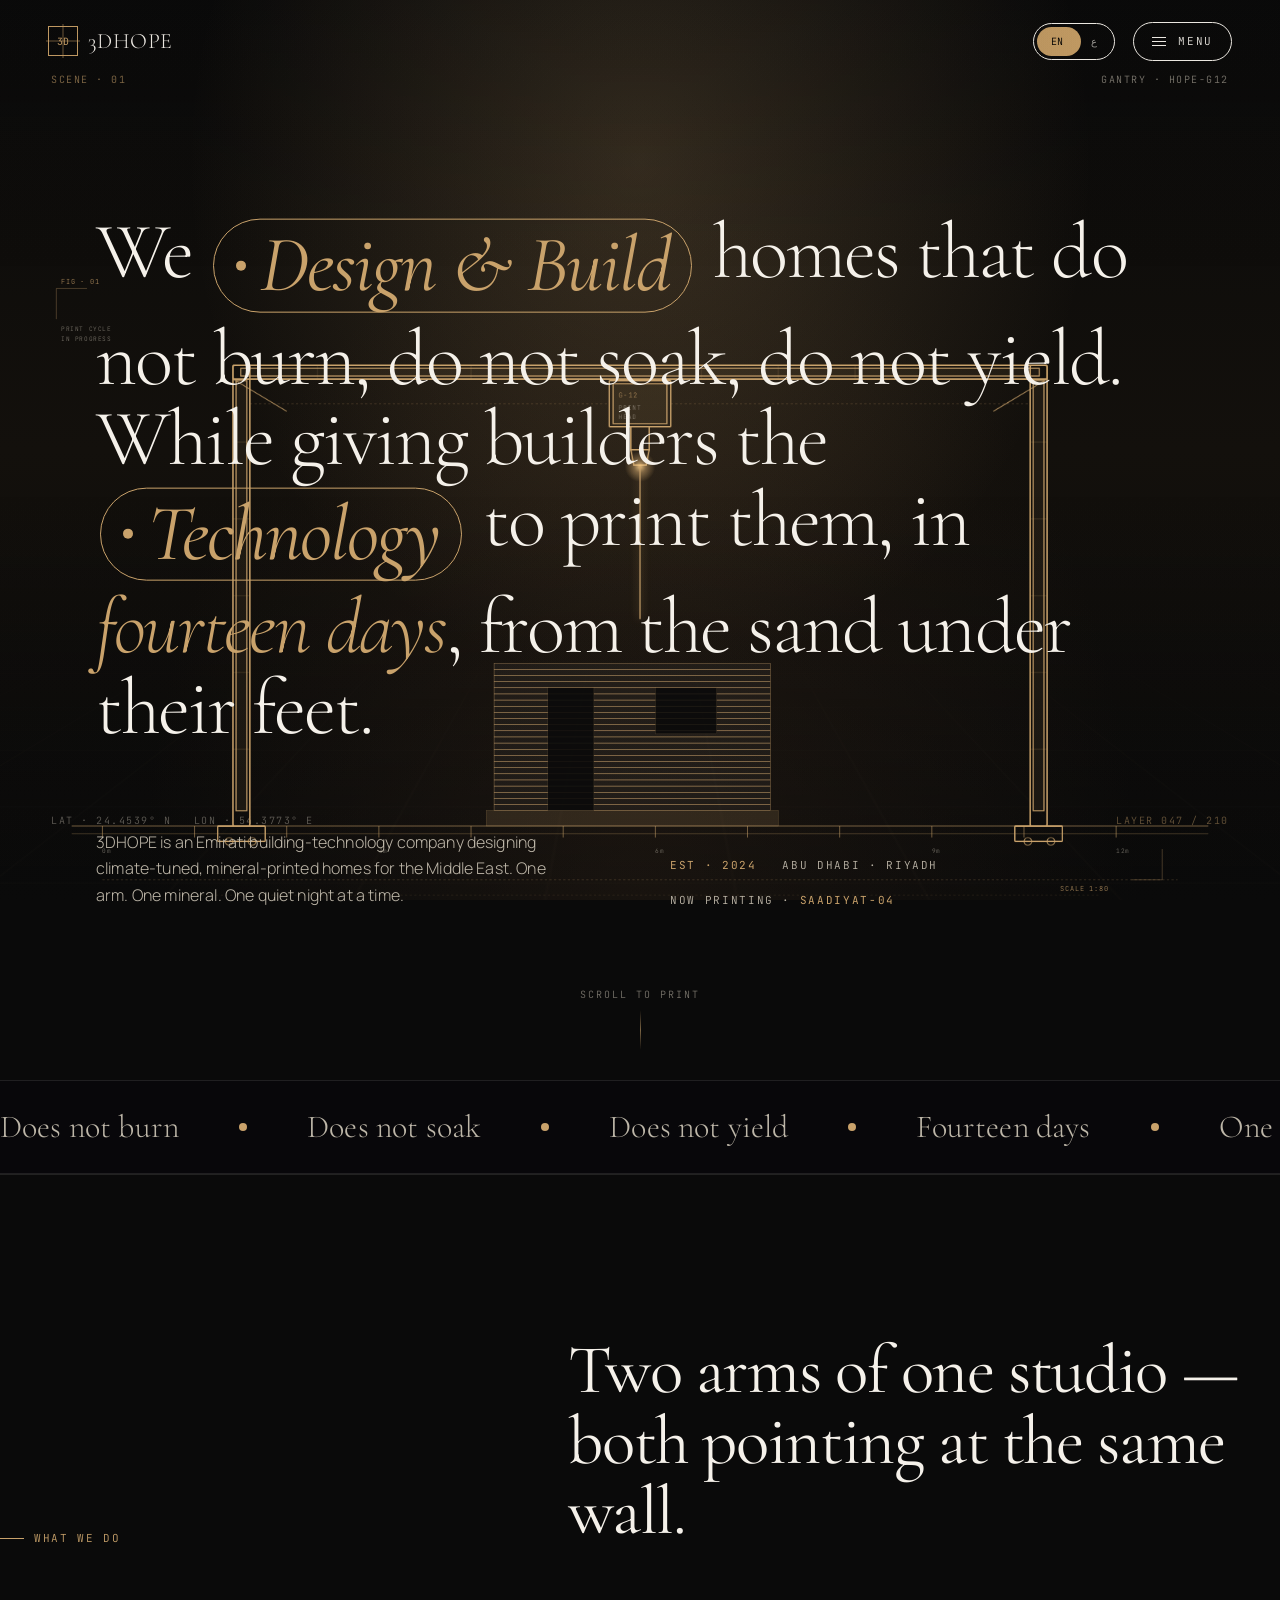
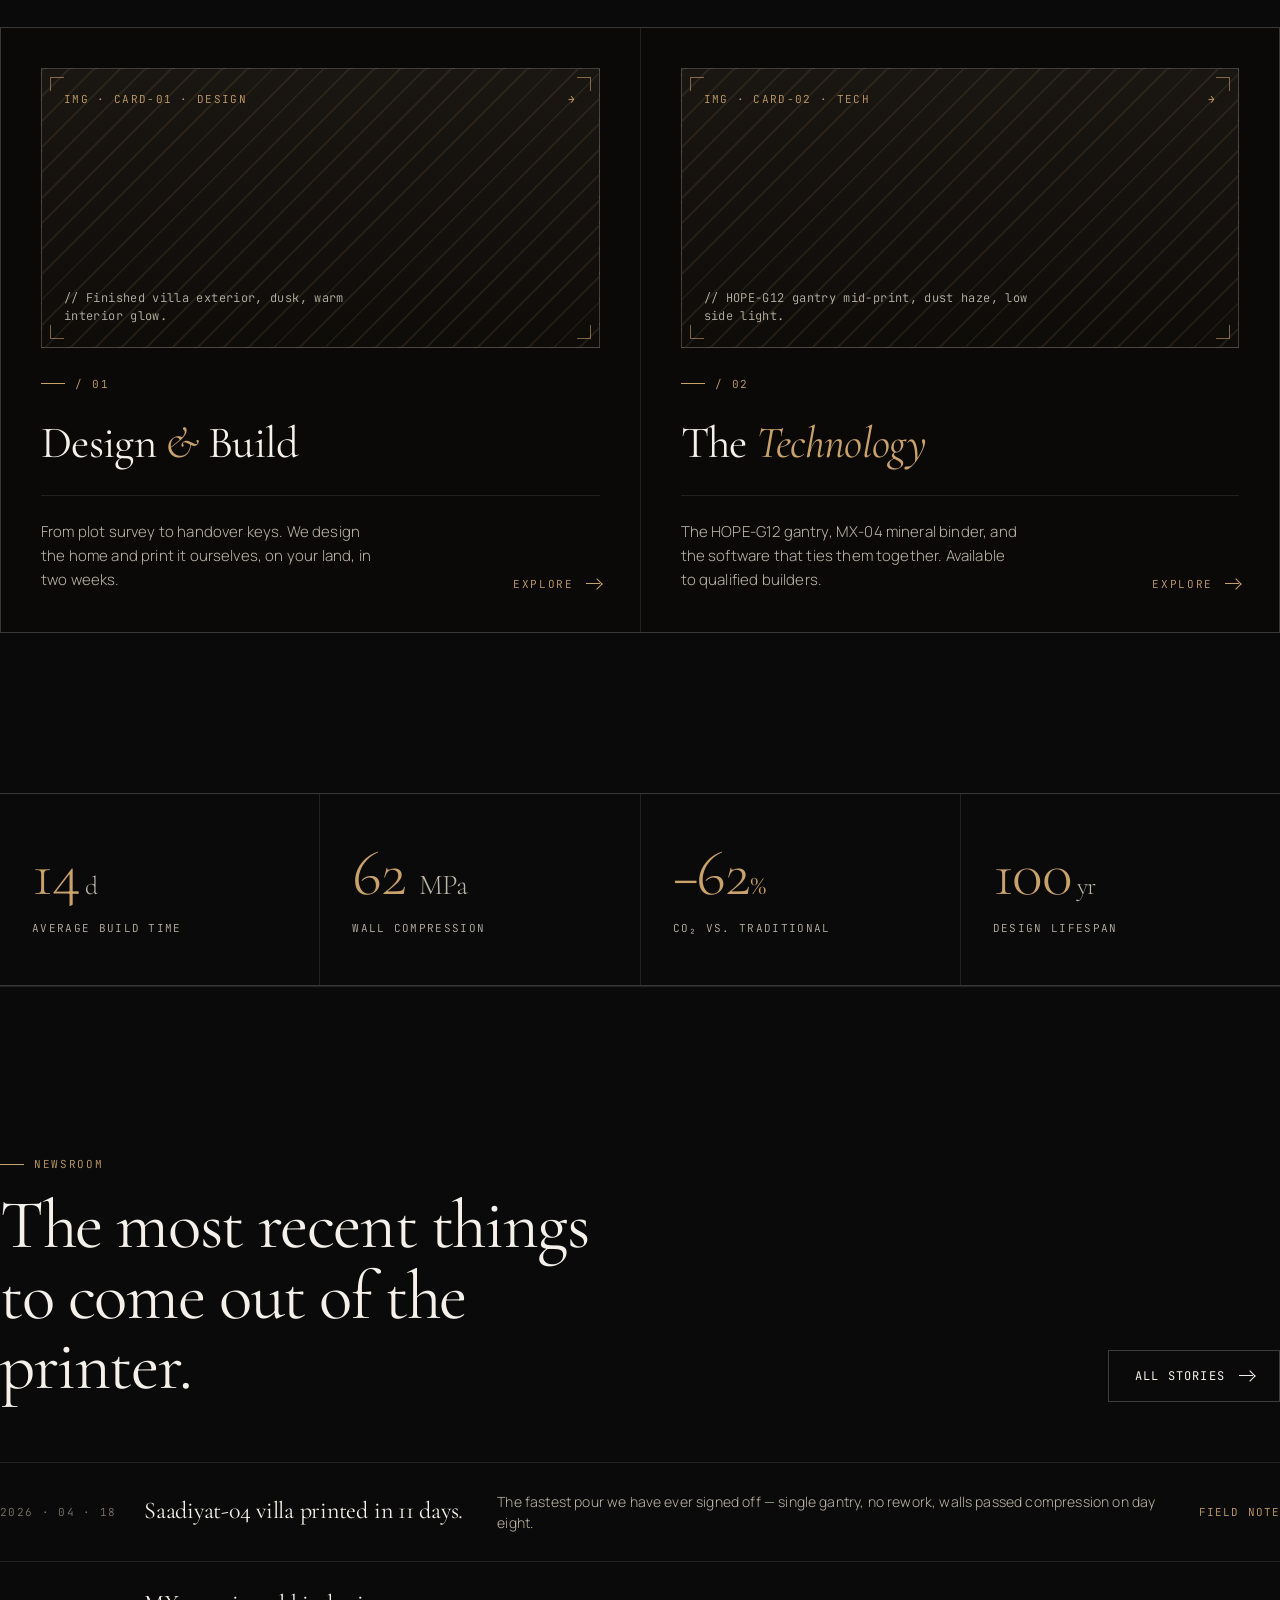
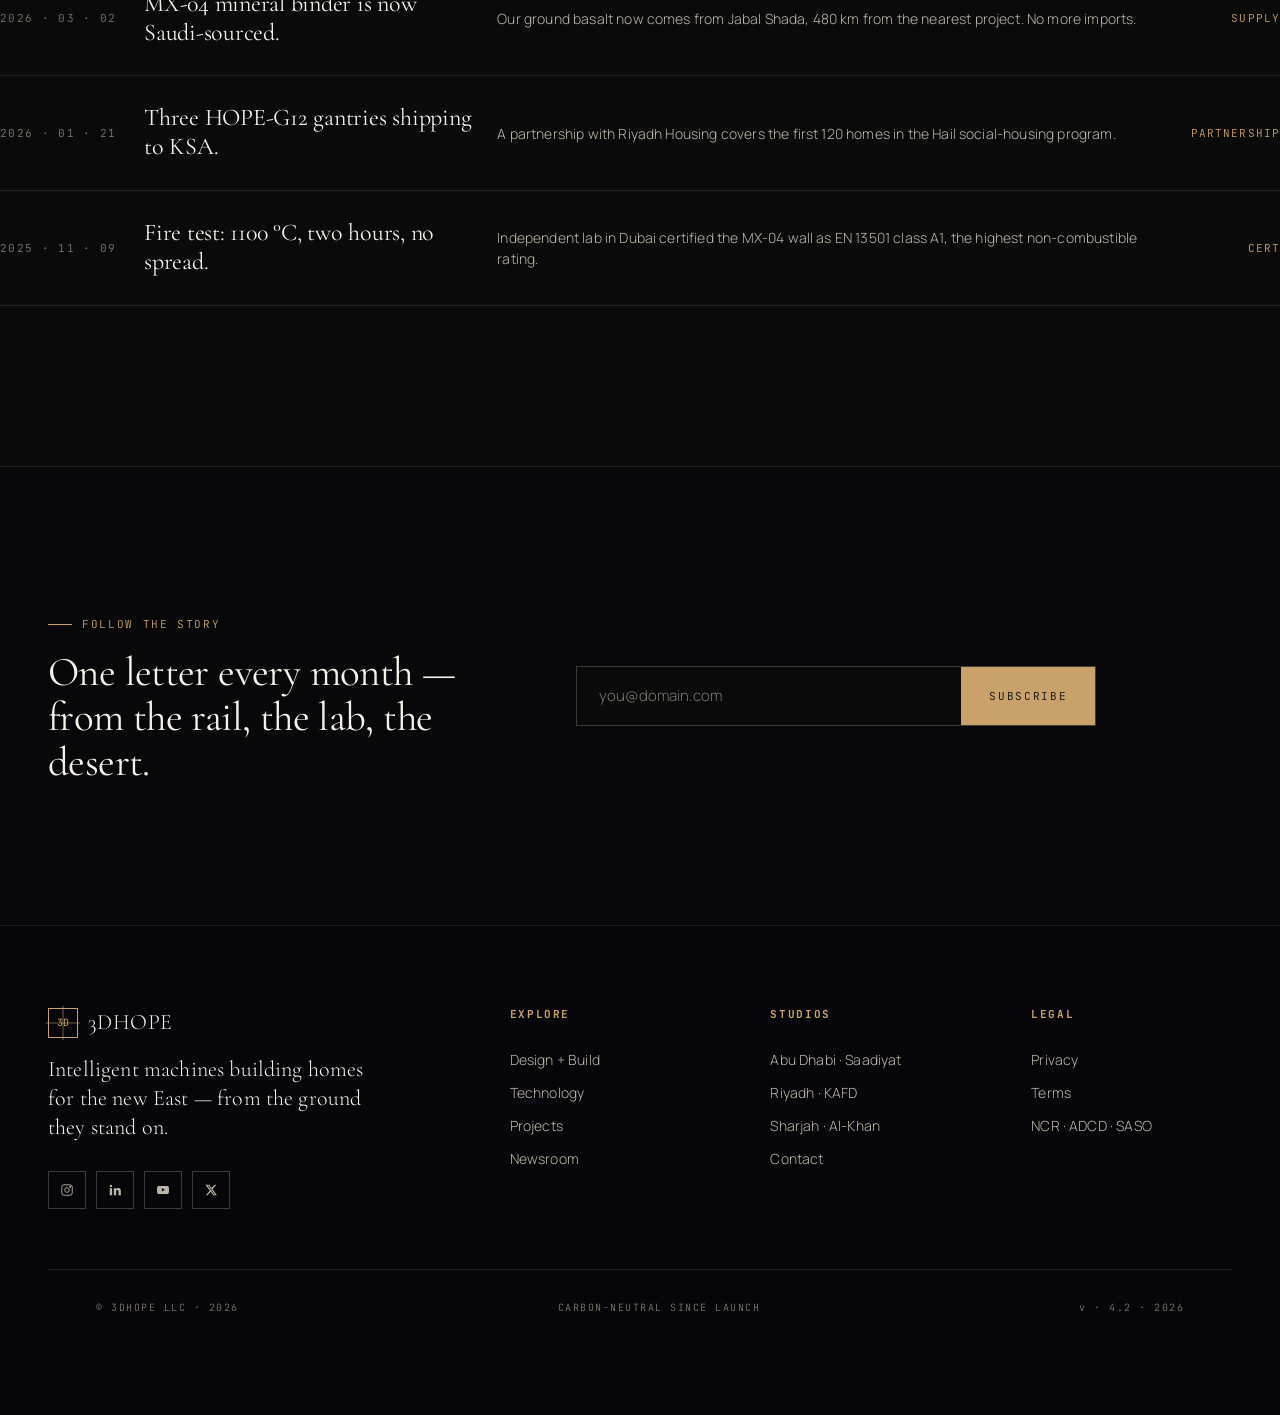
==== commit d3982a08: "Update index.html" ====
--- a/index.html
+++ b/index.html
@@ -10,9 +10,10 @@
 <link rel="stylesheet" href="assets/shared.css">
 <style>
   /* HOME-SPECIFIC */
-  .home{position:relative;min-height:120vh;display:flex;align-items:center;justify-content:center;padding:160px var(--pad) 120px}
+  .home{position:relative;min-height:120vh;display:flex;align-items:center;justify-content:center;padding:160px var(--pad) 120px;z-index:1}
+  .home .wrap{position:relative;z-index:2}
   .home-bg{
-    position:fixed;inset:0;z-index:-1;overflow:hidden;
+    position:fixed;inset:0;z-index:-2;overflow:hidden;pointer-events:none;
     background:
       radial-gradient(ellipse at 50% 18%, rgba(201,162,107,0.22), transparent 50%),
       radial-gradient(ellipse at 50% 100%, rgba(58,42,28,0.5), transparent 55%),
@@ -30,35 +31,36 @@
     -webkit-mask:linear-gradient(180deg, transparent 0%, transparent 35%, rgba(0,0,0,0.7) 75%, rgba(0,0,0,0.9) 100%);
     transform-origin:center bottom;
     transform:perspective(900px) rotateX(60deg) translateY(60%) scale(2.4);
-    opacity:0.8;
+    opacity:0.6;
   }
   .home-bg::after{
     content:"";position:absolute;inset:0;
     background:
-      linear-gradient(180deg, rgba(10,10,10,0.15) 0%, rgba(10,10,10,0.0) 30%, rgba(10,10,10,0) 55%, rgba(10,10,10,0.55) 100%),
-      radial-gradient(ellipse at 50% 100%, rgba(0,0,0,0) 0%, rgba(0,0,0,0.4) 100%);
+      linear-gradient(180deg, rgba(10,10,10,0.15) 0%, rgba(10,10,10,0.0) 30%, rgba(10,10,10,0) 55%, rgba(10,10,10,0.4) 100%);
     pointer-events:none;
   }
 
-  /* the printer scene */
+  /* the printer scene — separate fixed layer above bg but below text */
   .printer-scene{
-    position:absolute;
-    left:50%;bottom:5%;
+    position:fixed;
+    left:50%;bottom:-2vh;
     width:min(1400px,96vw);
     aspect-ratio:16/9;
     transform:translateX(-50%);
     pointer-events:none;
     will-change:transform;
+    z-index:-1;
+    opacity:1;
   }
   .printer-scene svg{width:100%;height:100%;overflow:visible}
-  .ps-rail{stroke:rgba(201,162,107,0.35);stroke-width:1.2;fill:none}
-  .ps-rail-tick{stroke:rgba(201,162,107,0.5);stroke-width:1}
-  .ps-frame{stroke:var(--accent);stroke-width:1.5;fill:none;opacity:0.9}
-  .ps-frame-soft{stroke:rgba(201,162,107,0.6);stroke-width:1;fill:none}
-  .ps-fill{fill:rgba(201,162,107,0.05);stroke:var(--accent);stroke-width:1.2}
-  .ps-text{fill:rgba(201,162,107,0.55);font-family:var(--mono);font-size:9px;letter-spacing:0.12em}
-  .ps-text-dim{fill:rgba(189,182,168,0.4);font-family:var(--mono);font-size:8px;letter-spacing:0.1em}
-  .ps-tick{stroke:rgba(189,182,168,0.3);stroke-width:1}
+  .ps-rail{stroke:rgba(201,162,107,0.55);stroke-width:1.4;fill:none}
+  .ps-rail-tick{stroke:rgba(201,162,107,0.7);stroke-width:1}
+  .ps-frame{stroke:var(--accent);stroke-width:1.8;fill:none;opacity:1}
+  .ps-frame-soft{stroke:rgba(201,162,107,0.8);stroke-width:1.2;fill:none}
+  .ps-fill{fill:rgba(201,162,107,0.08);stroke:var(--accent);stroke-width:1.4}
+  .ps-text{fill:rgba(201,162,107,0.75);font-family:var(--mono);font-size:9px;letter-spacing:0.12em}
+  .ps-text-dim{fill:rgba(189,182,168,0.55);font-family:var(--mono);font-size:8px;letter-spacing:0.1em}
+  .ps-tick{stroke:rgba(189,182,168,0.45);stroke-width:1}
   /* the gantry — moves horizontally */
   .ps-gantry{
     transform-origin:center;
@@ -338,10 +340,11 @@
     <span class="ps-tag tr"><span data-en>GANTRY · HOPE-G12</span><span data-ar>الرافعة · HOPE-G12</span></span>
     <span class="ps-tag bl">LAT · 24.4539° N &nbsp; LON · 54.3773° E</span>
     <span class="ps-tag br"><span data-en>LAYER 047 / 210</span><span data-ar>الطبقة ٠٤٧ / ٢١٠</span></span>
-
-    <!-- 3D printer scene -->
-    <div class="printer-scene" id="printerScene">
-      <svg viewBox="0 0 1600 900" xmlns="http://www.w3.org/2000/svg" aria-hidden="true">
+  </div>
+
+  <!-- 3D printer scene (separate fixed layer) -->
+  <div class="printer-scene" id="printerScene">
+    <svg viewBox="0 0 1600 900" xmlns="http://www.w3.org/2000/svg" aria-hidden="true">
         <defs>
           <linearGradient id="wallGrad" x1="0" y1="0" x2="0" y2="1">
             <stop offset="0" stop-color="rgba(201,162,107,0.18)"/>
@@ -514,7 +517,6 @@
           <text class="ps-text" x="-70" y="14" text-anchor="end">SCALE 1:80</text>
         </g>
       </svg>
-    </div>
   </div>
 
   <div class="wrap">
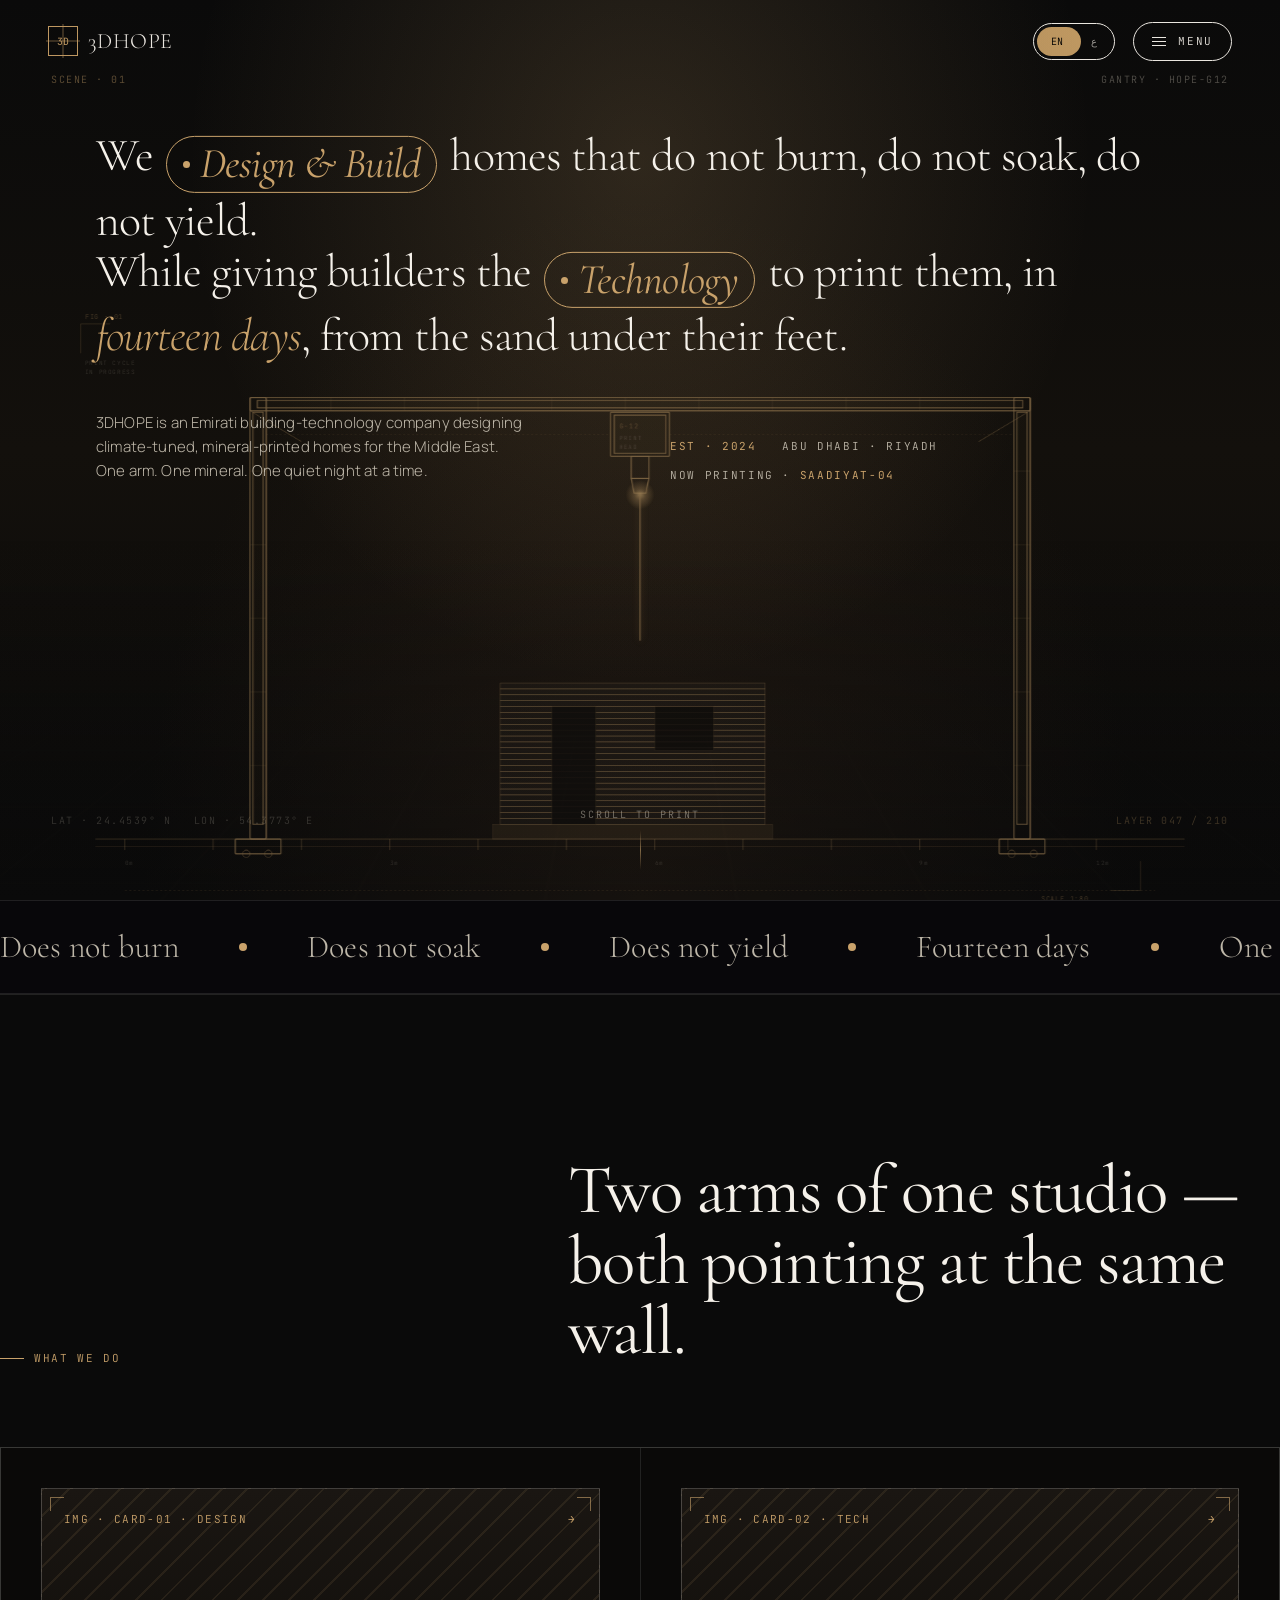
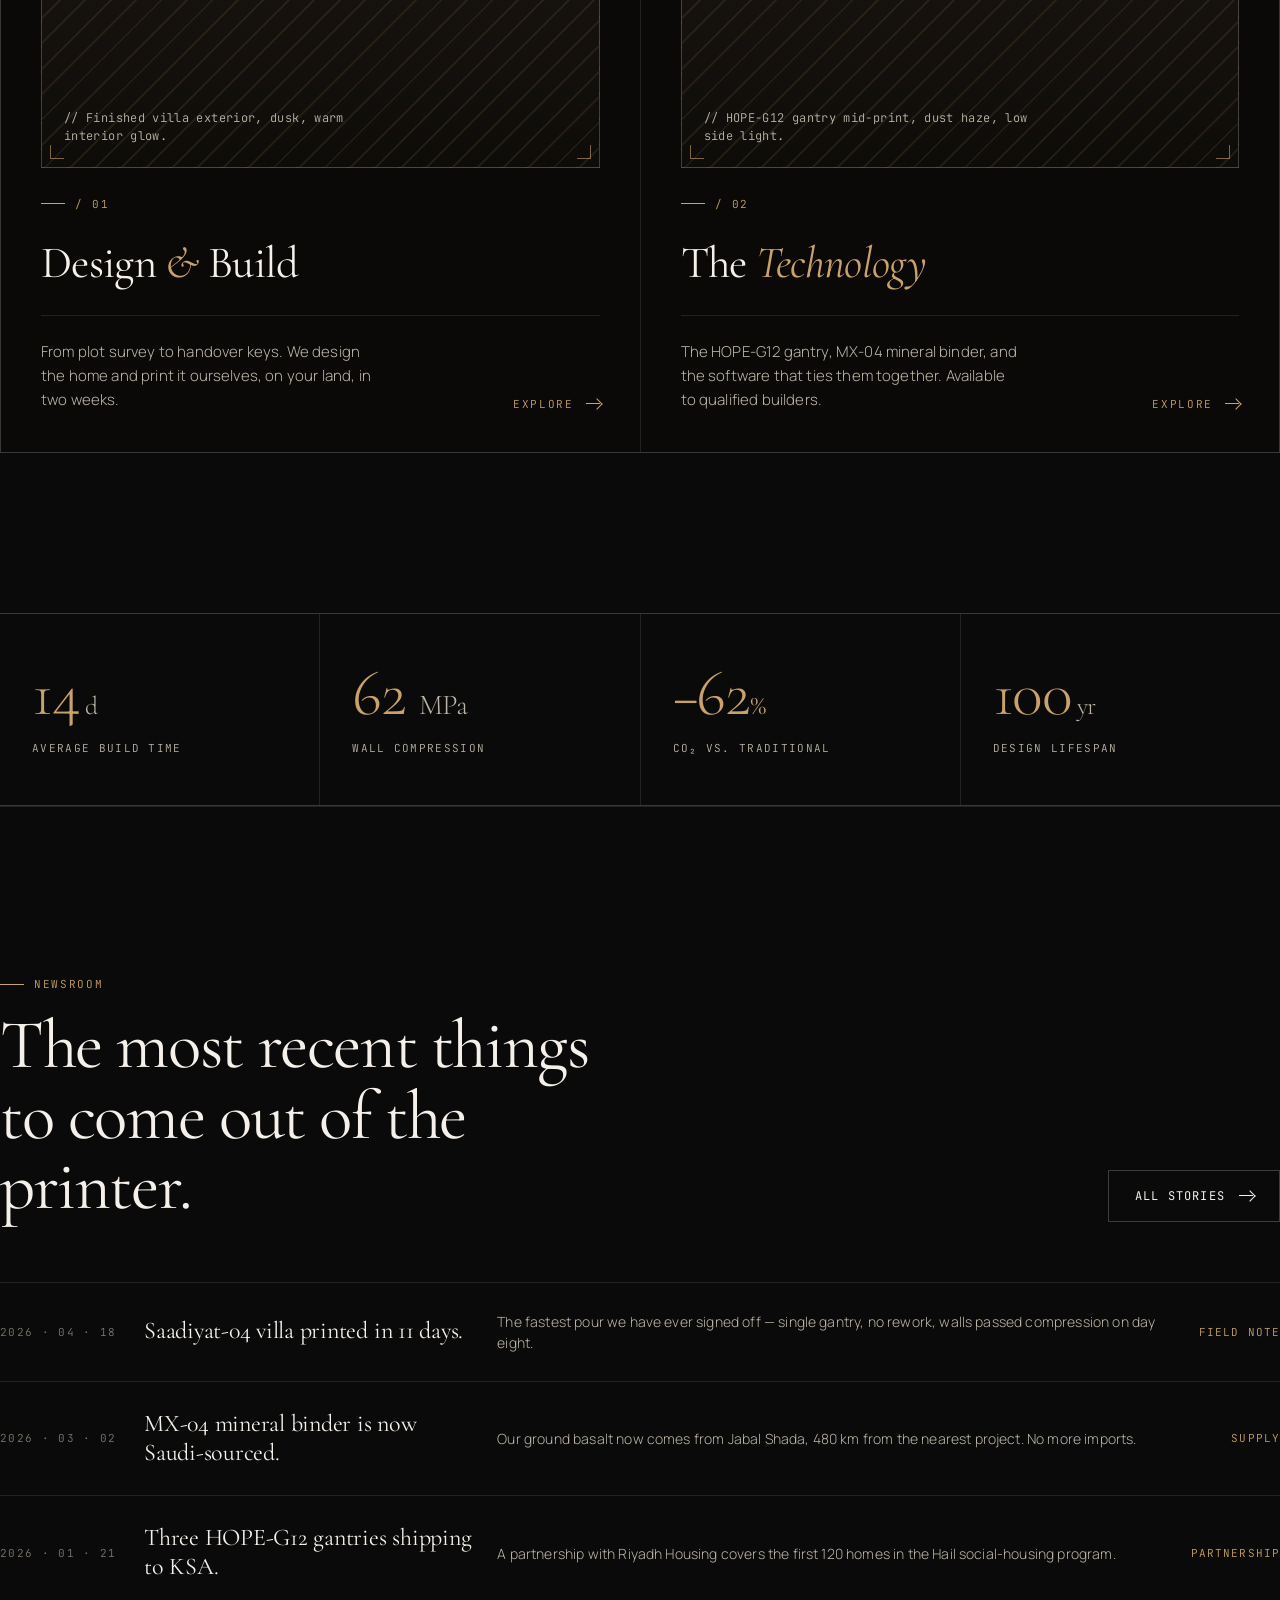
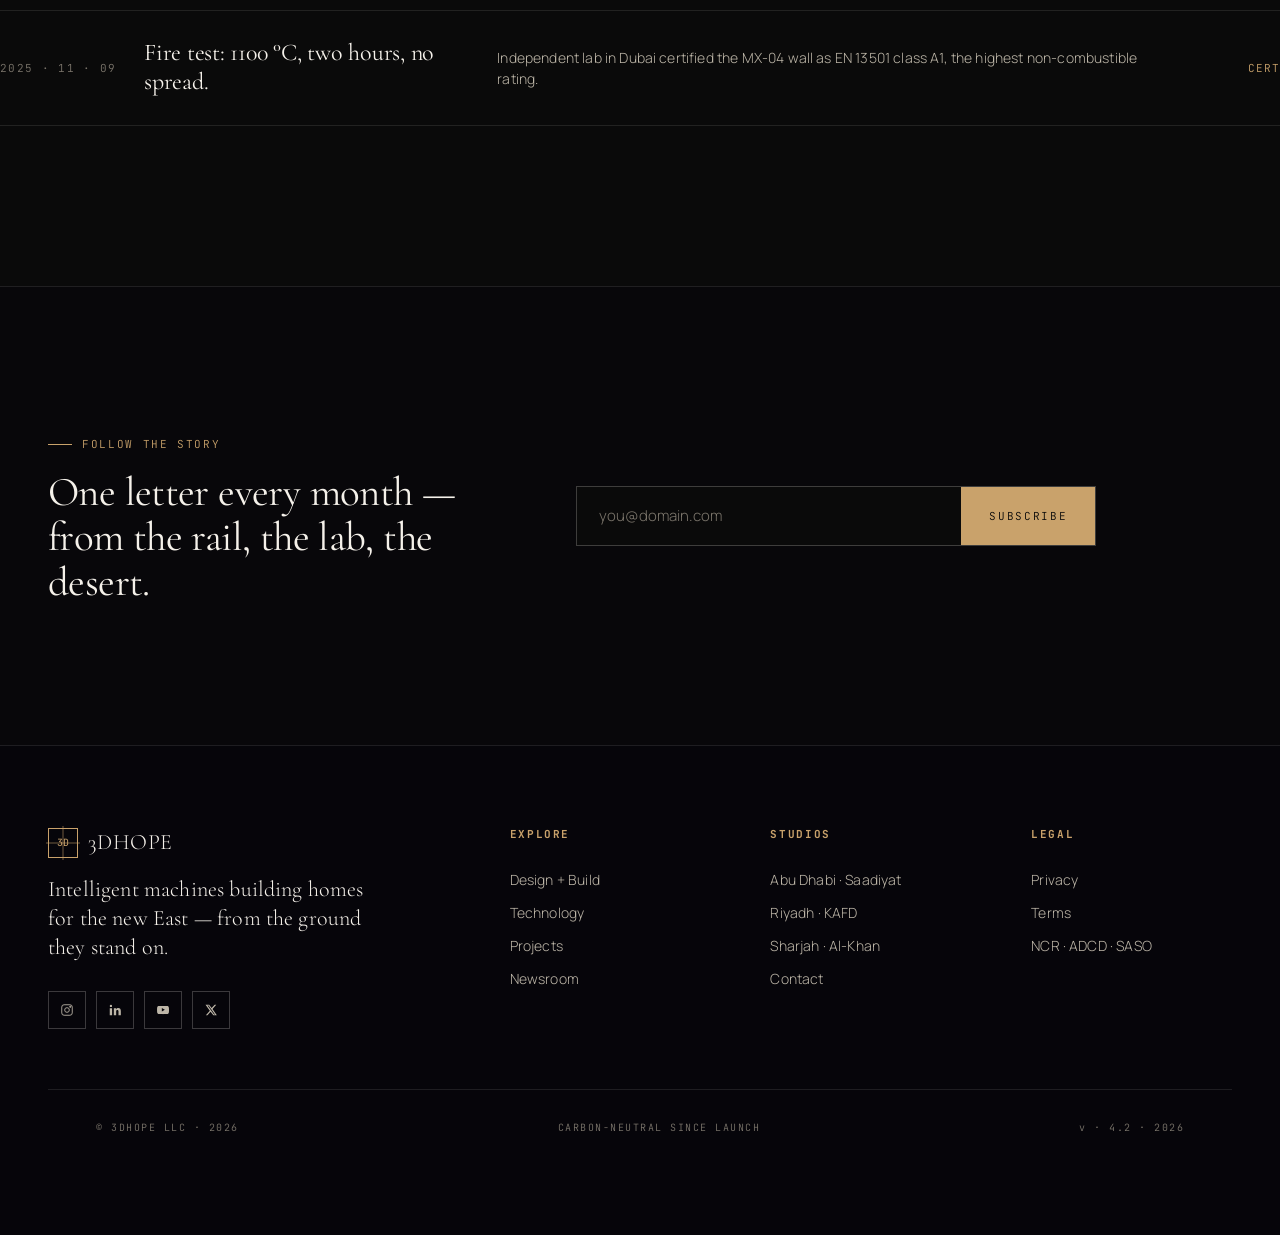
==== commit d5958e98: "Update index.html" ====
--- a/index.html
+++ b/index.html
@@ -10,12 +10,12 @@
 <link rel="stylesheet" href="assets/shared.css">
 <style>
   /* HOME-SPECIFIC */
-  .home{position:relative;min-height:120vh;display:flex;align-items:center;justify-content:center;padding:160px var(--pad) 120px;z-index:1}
-  .home .wrap{position:relative;z-index:2}
+  .home{position:relative;min-height:100vh;display:flex;flex-direction:column;justify-content:flex-start;padding:130px var(--pad) 60px;z-index:1}
+  .home .wrap{position:relative;z-index:2;width:100%}
   .home-bg{
     position:fixed;inset:0;z-index:-2;overflow:hidden;pointer-events:none;
     background:
-      radial-gradient(ellipse at 50% 18%, rgba(201,162,107,0.22), transparent 50%),
+      radial-gradient(ellipse at 50% 18%, rgba(201,162,107,0.18), transparent 50%),
       radial-gradient(ellipse at 50% 100%, rgba(58,42,28,0.5), transparent 55%),
       linear-gradient(180deg,#0a0a0a 0%,#13100c 50%,#0a0a0a 100%);
   }
@@ -23,44 +23,44 @@
   .home-bg::before{
     content:"";position:absolute;inset:0;
     background-image:
-      linear-gradient(rgba(201,162,107,0.06) 1px, transparent 1px),
-      linear-gradient(90deg, rgba(201,162,107,0.06) 1px, transparent 1px);
+      linear-gradient(rgba(201,162,107,0.05) 1px, transparent 1px),
+      linear-gradient(90deg, rgba(201,162,107,0.05) 1px, transparent 1px);
     background-size:80px 80px;
     background-position:center bottom;
-    mask:linear-gradient(180deg, transparent 0%, transparent 35%, rgba(0,0,0,0.7) 75%, rgba(0,0,0,0.9) 100%);
-    -webkit-mask:linear-gradient(180deg, transparent 0%, transparent 35%, rgba(0,0,0,0.7) 75%, rgba(0,0,0,0.9) 100%);
+    mask:linear-gradient(180deg, transparent 0%, transparent 50%, rgba(0,0,0,0.6) 80%, rgba(0,0,0,0.8) 100%);
+    -webkit-mask:linear-gradient(180deg, transparent 0%, transparent 50%, rgba(0,0,0,0.6) 80%, rgba(0,0,0,0.8) 100%);
     transform-origin:center bottom;
     transform:perspective(900px) rotateX(60deg) translateY(60%) scale(2.4);
-    opacity:0.6;
+    opacity:0.5;
   }
   .home-bg::after{
     content:"";position:absolute;inset:0;
     background:
-      linear-gradient(180deg, rgba(10,10,10,0.15) 0%, rgba(10,10,10,0.0) 30%, rgba(10,10,10,0) 55%, rgba(10,10,10,0.4) 100%);
+      linear-gradient(180deg, rgba(10,10,10,0.0) 0%, rgba(10,10,10,0.0) 60%, rgba(10,10,10,0.5) 100%);
     pointer-events:none;
   }
 
-  /* the printer scene — separate fixed layer above bg but below text */
+  /* the printer scene — sits in lower portion of viewport */
   .printer-scene{
     position:fixed;
-    left:50%;bottom:-2vh;
-    width:min(1400px,96vw);
+    left:50%;bottom:-3vh;
+    width:min(1300px,92vw);
     aspect-ratio:16/9;
     transform:translateX(-50%);
     pointer-events:none;
     will-change:transform;
     z-index:-1;
-    opacity:1;
+    opacity:0.55;
   }
   .printer-scene svg{width:100%;height:100%;overflow:visible}
-  .ps-rail{stroke:rgba(201,162,107,0.55);stroke-width:1.4;fill:none}
-  .ps-rail-tick{stroke:rgba(201,162,107,0.7);stroke-width:1}
-  .ps-frame{stroke:var(--accent);stroke-width:1.8;fill:none;opacity:1}
-  .ps-frame-soft{stroke:rgba(201,162,107,0.8);stroke-width:1.2;fill:none}
-  .ps-fill{fill:rgba(201,162,107,0.08);stroke:var(--accent);stroke-width:1.4}
-  .ps-text{fill:rgba(201,162,107,0.75);font-family:var(--mono);font-size:9px;letter-spacing:0.12em}
-  .ps-text-dim{fill:rgba(189,182,168,0.55);font-family:var(--mono);font-size:8px;letter-spacing:0.1em}
-  .ps-tick{stroke:rgba(189,182,168,0.45);stroke-width:1}
+  .ps-rail{stroke:rgba(201,162,107,0.45);stroke-width:1.2;fill:none}
+  .ps-rail-tick{stroke:rgba(201,162,107,0.55);stroke-width:1}
+  .ps-frame{stroke:var(--accent);stroke-width:1.4;fill:none;opacity:0.95}
+  .ps-frame-soft{stroke:rgba(201,162,107,0.6);stroke-width:1;fill:none}
+  .ps-fill{fill:rgba(201,162,107,0.05);stroke:var(--accent);stroke-width:1.2}
+  .ps-text{fill:rgba(201,162,107,0.6);font-family:var(--mono);font-size:9px;letter-spacing:0.12em}
+  .ps-text-dim{fill:rgba(189,182,168,0.4);font-family:var(--mono);font-size:8px;letter-spacing:0.1em}
+  .ps-tick{stroke:rgba(189,182,168,0.35);stroke-width:1}
   /* the gantry — moves horizontally */
   .ps-gantry{
     transform-origin:center;
@@ -121,12 +121,12 @@
     font-size:10px;
     color:var(--accent);
     letter-spacing:0.15em;
-    opacity:0.7;
+    opacity:0.45;
   }
   .ps-tag.tl{top:8%;left:4%}
-  .ps-tag.tr{top:8%;right:4%;color:var(--fg-dim)}
-  .ps-tag.bl{bottom:8%;left:4%;color:var(--fg-dim)}
-  .ps-tag.br{bottom:8%;right:4%}
+  .ps-tag.tr{top:8%;right:4%;color:var(--fg-dim);opacity:0.4}
+  .ps-tag.bl{bottom:8%;left:4%;color:var(--fg-dim);opacity:0.4}
+  .ps-tag.br{bottom:8%;right:4%;opacity:0.45}
   @media (max-width:880px){
     .ps-tag{font-size:9px}
     .printer-scene{aspect-ratio:4/3}
@@ -151,24 +151,24 @@
 
   /* Editorial headline */
   .editorial{
-    max-width:1320px;font-family:var(--serif);font-weight:300;
-    font-size:clamp(38px,6.2vw,108px);line-height:1.02;letter-spacing:-0.025em;
+    max-width:1100px;font-family:var(--serif);font-weight:300;
+    font-size:clamp(28px,3.6vw,58px);line-height:1.1;letter-spacing:-0.02em;
     color:var(--fg);
-    /* support arabic look */
-  }
-  html[dir="rtl"] .editorial{font-family:var(--ar-serif);font-weight:400;line-height:1.15;letter-spacing:0;font-size:clamp(34px,5.4vw,92px)}
+  }
+  html[dir="rtl"] .editorial{font-family:var(--ar-serif);font-weight:400;line-height:1.4;letter-spacing:0;font-size:clamp(26px,3.4vw,52px)}
   .editorial .pill{
-    display:inline-flex;align-items:center;gap:14px;
+    display:inline-flex;align-items:center;gap:10px;
     border:1px solid var(--accent);color:var(--accent);
-    padding:6px 22px;border-radius:999px;
-    transform:translateY(-0.08em);
+    padding:3px 16px;border-radius:999px;
+    transform:translateY(-0.05em);
     transition:background .3s, color .3s, padding .3s;
     font-family:var(--serif);font-weight:400;font-style:italic;
-    line-height:1;
-    margin:0 4px;
+    line-height:1.15;
+    margin:0 3px;
+    font-size:0.92em;
   }
   html[dir="rtl"] .editorial .pill{font-family:var(--ar-serif);font-style:normal;font-weight:500}
-  .editorial .pill .dot{width:10px;height:10px;border-radius:50%;background:var(--accent);display:inline-block;transition:background .3s}
+  .editorial .pill .dot{width:7px;height:7px;border-radius:50%;background:var(--accent);display:inline-block;transition:background .3s}
   .editorial .pill:hover{background:var(--accent);color:#0a0a0a}
   .editorial .pill:hover .dot{background:#0a0a0a}
   .editorial .pill .ar-spacing{margin-inline-start:6px}
@@ -177,10 +177,10 @@
   html[dir="rtl"] .editorial em{font-style:normal;color:var(--accent)}
 
   /* sub line under editorial */
-  .home-tag{margin-top:80px;display:grid;grid-template-columns:1fr 1fr;gap:60px;align-items:end}
-  @media (max-width:880px){ .home-tag{grid-template-columns:1fr;gap:24px;margin-top:50px} }
-  .home-tag .lede{max-width:48ch}
-  .home-tag-meta{display:flex;flex-direction:column;align-items:flex-start;gap:18px;color:var(--fg-dim);font-family:var(--mono);font-size:11px;letter-spacing:.15em}
+  .home-tag{margin-top:50px;display:grid;grid-template-columns:1fr 1fr;gap:60px;align-items:end}
+  @media (max-width:880px){ .home-tag{grid-template-columns:1fr;gap:18px;margin-top:32px} }
+  .home-tag .lede{max-width:48ch;font-size:15px;line-height:1.6;color:var(--fg-dim)}
+  .home-tag-meta{display:flex;flex-direction:column;align-items:flex-start;gap:12px;color:var(--fg-dim);font-family:var(--mono);font-size:11px;letter-spacing:.15em}
   .home-tag-meta b{color:var(--accent);font-weight:400}
 
   /* scrolling marquee strip */
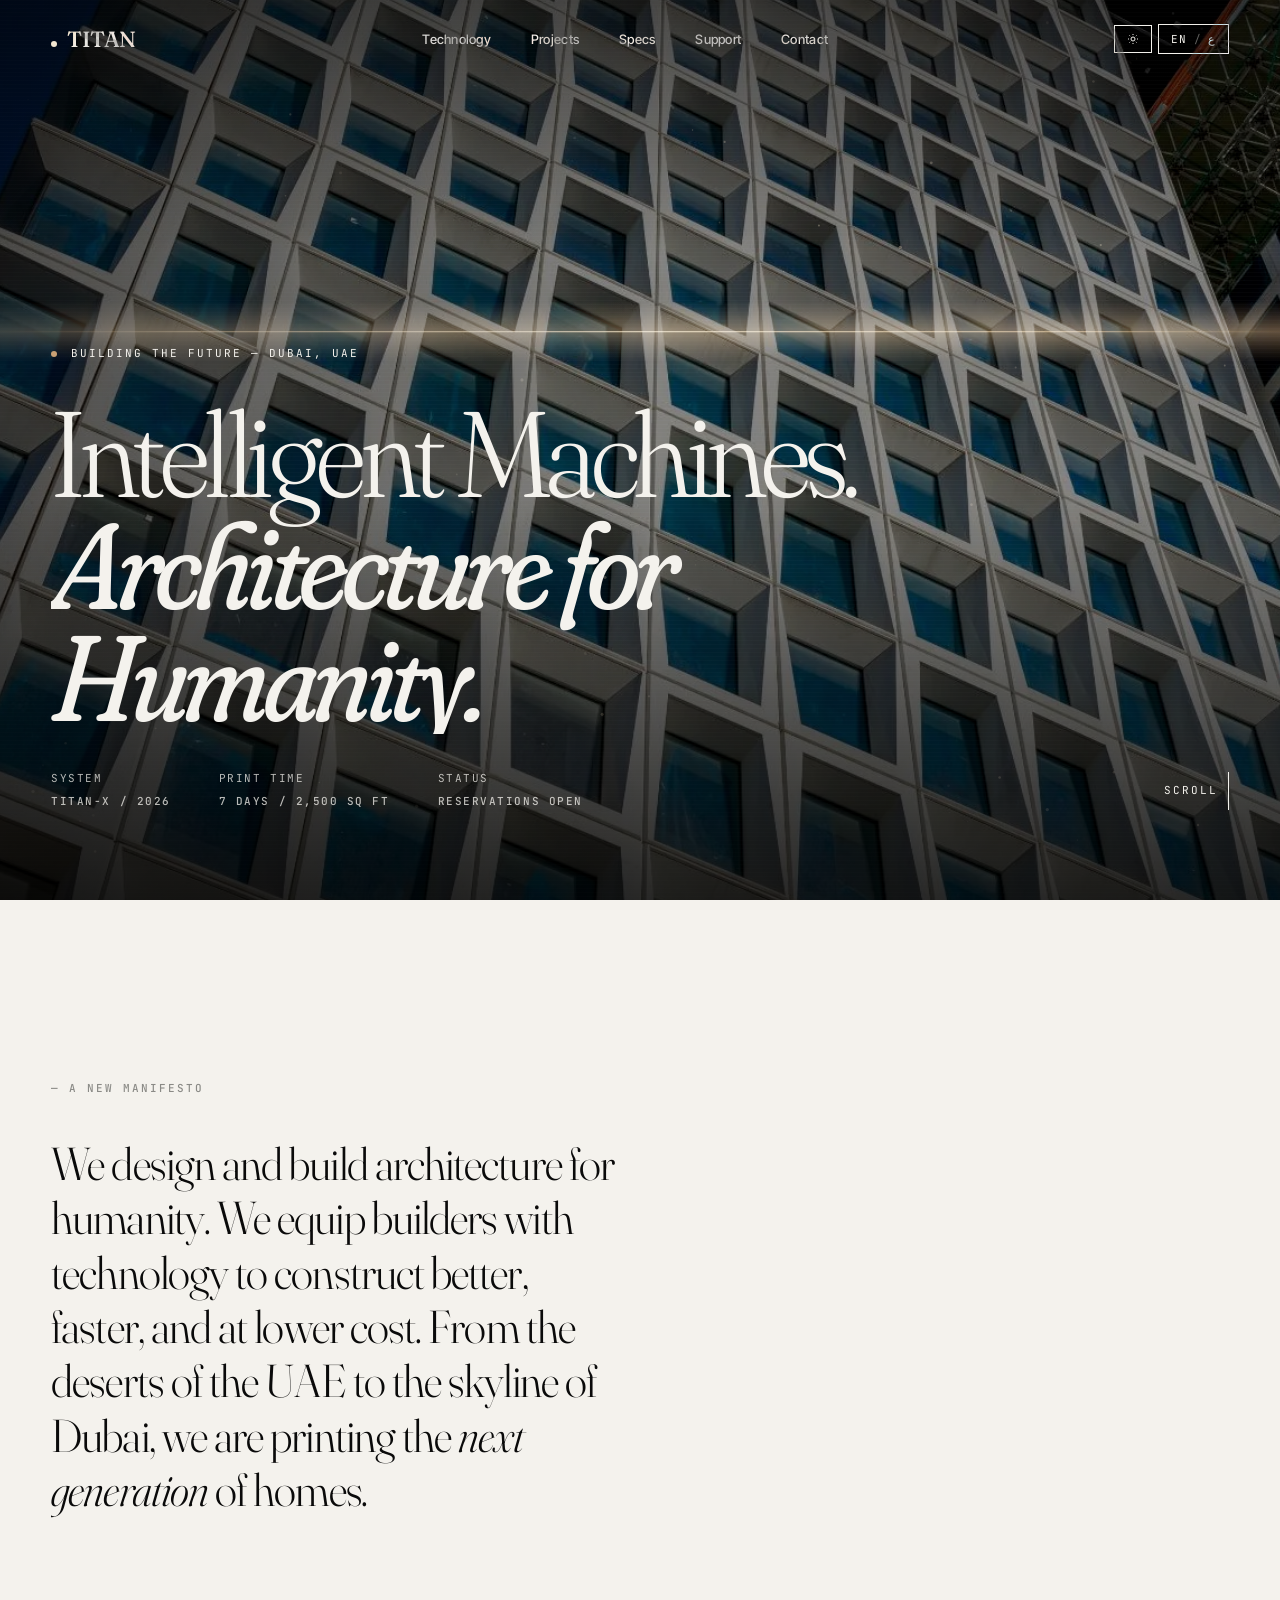
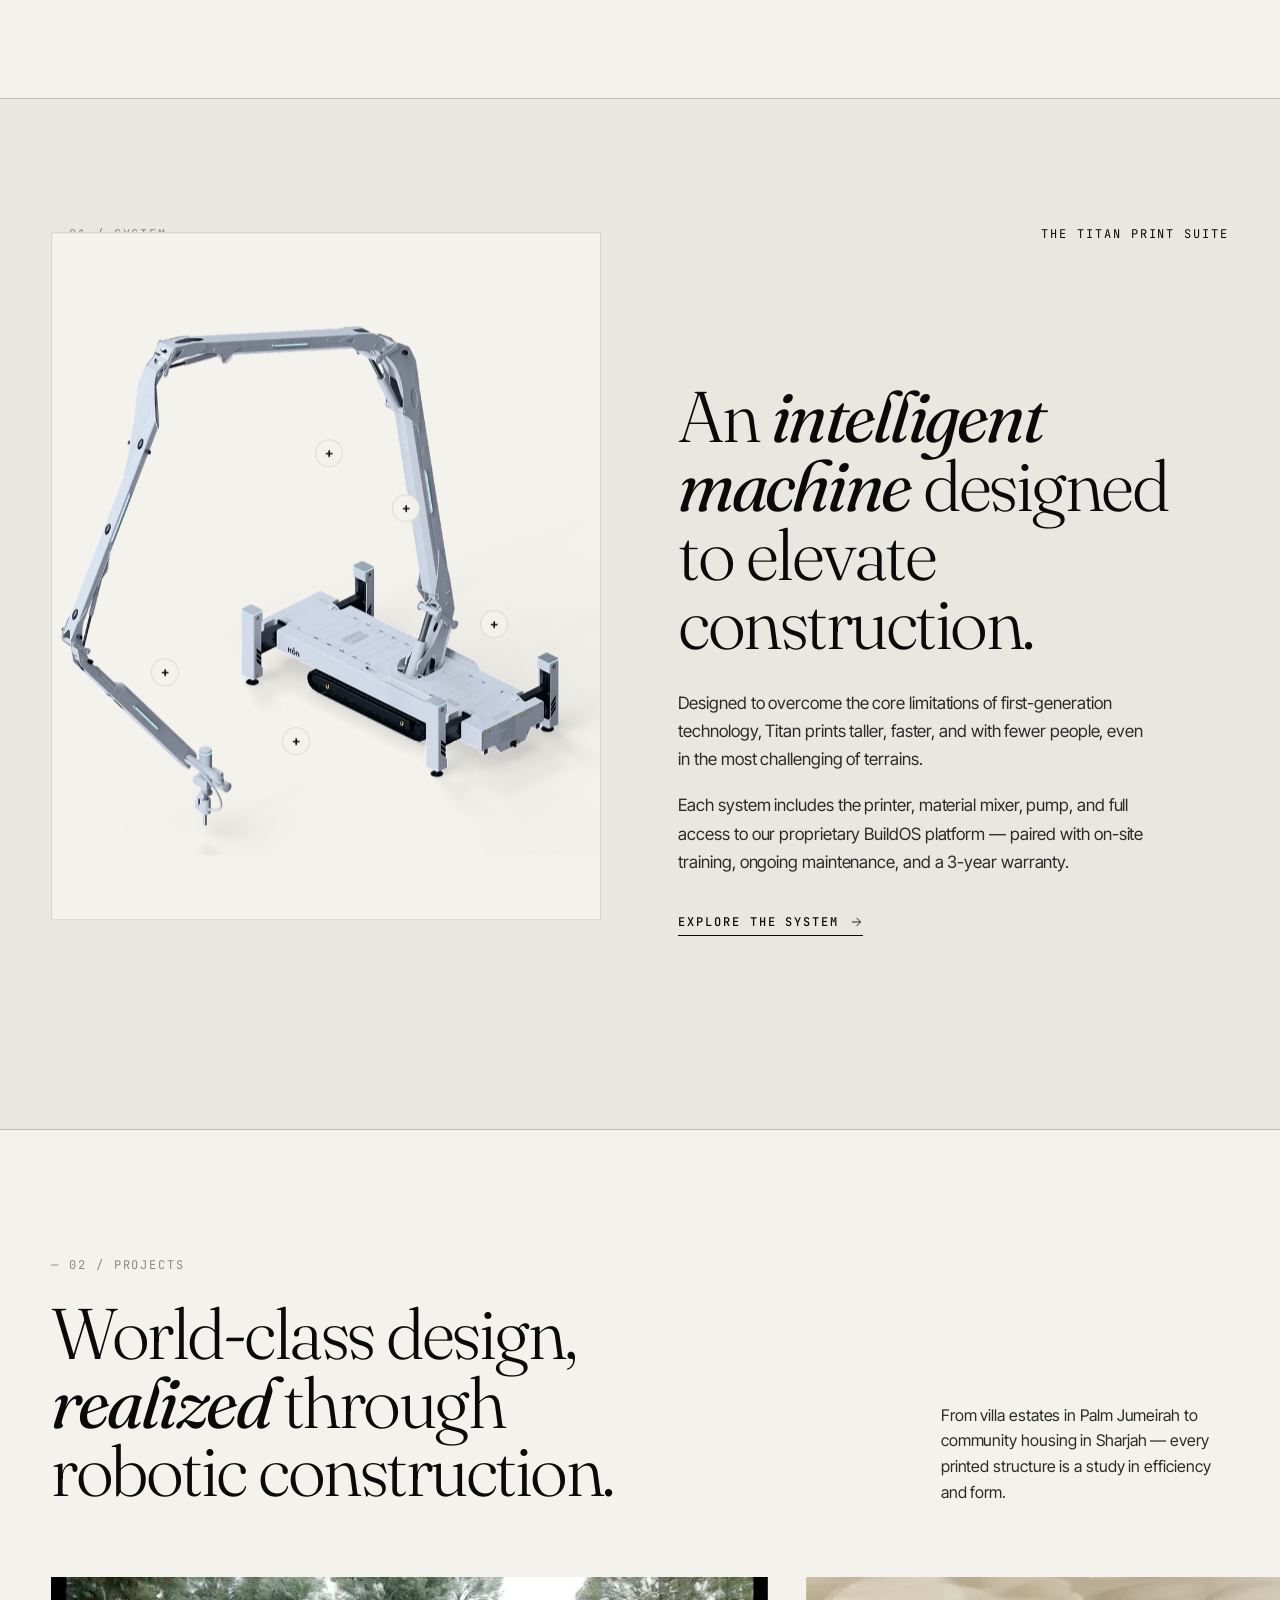
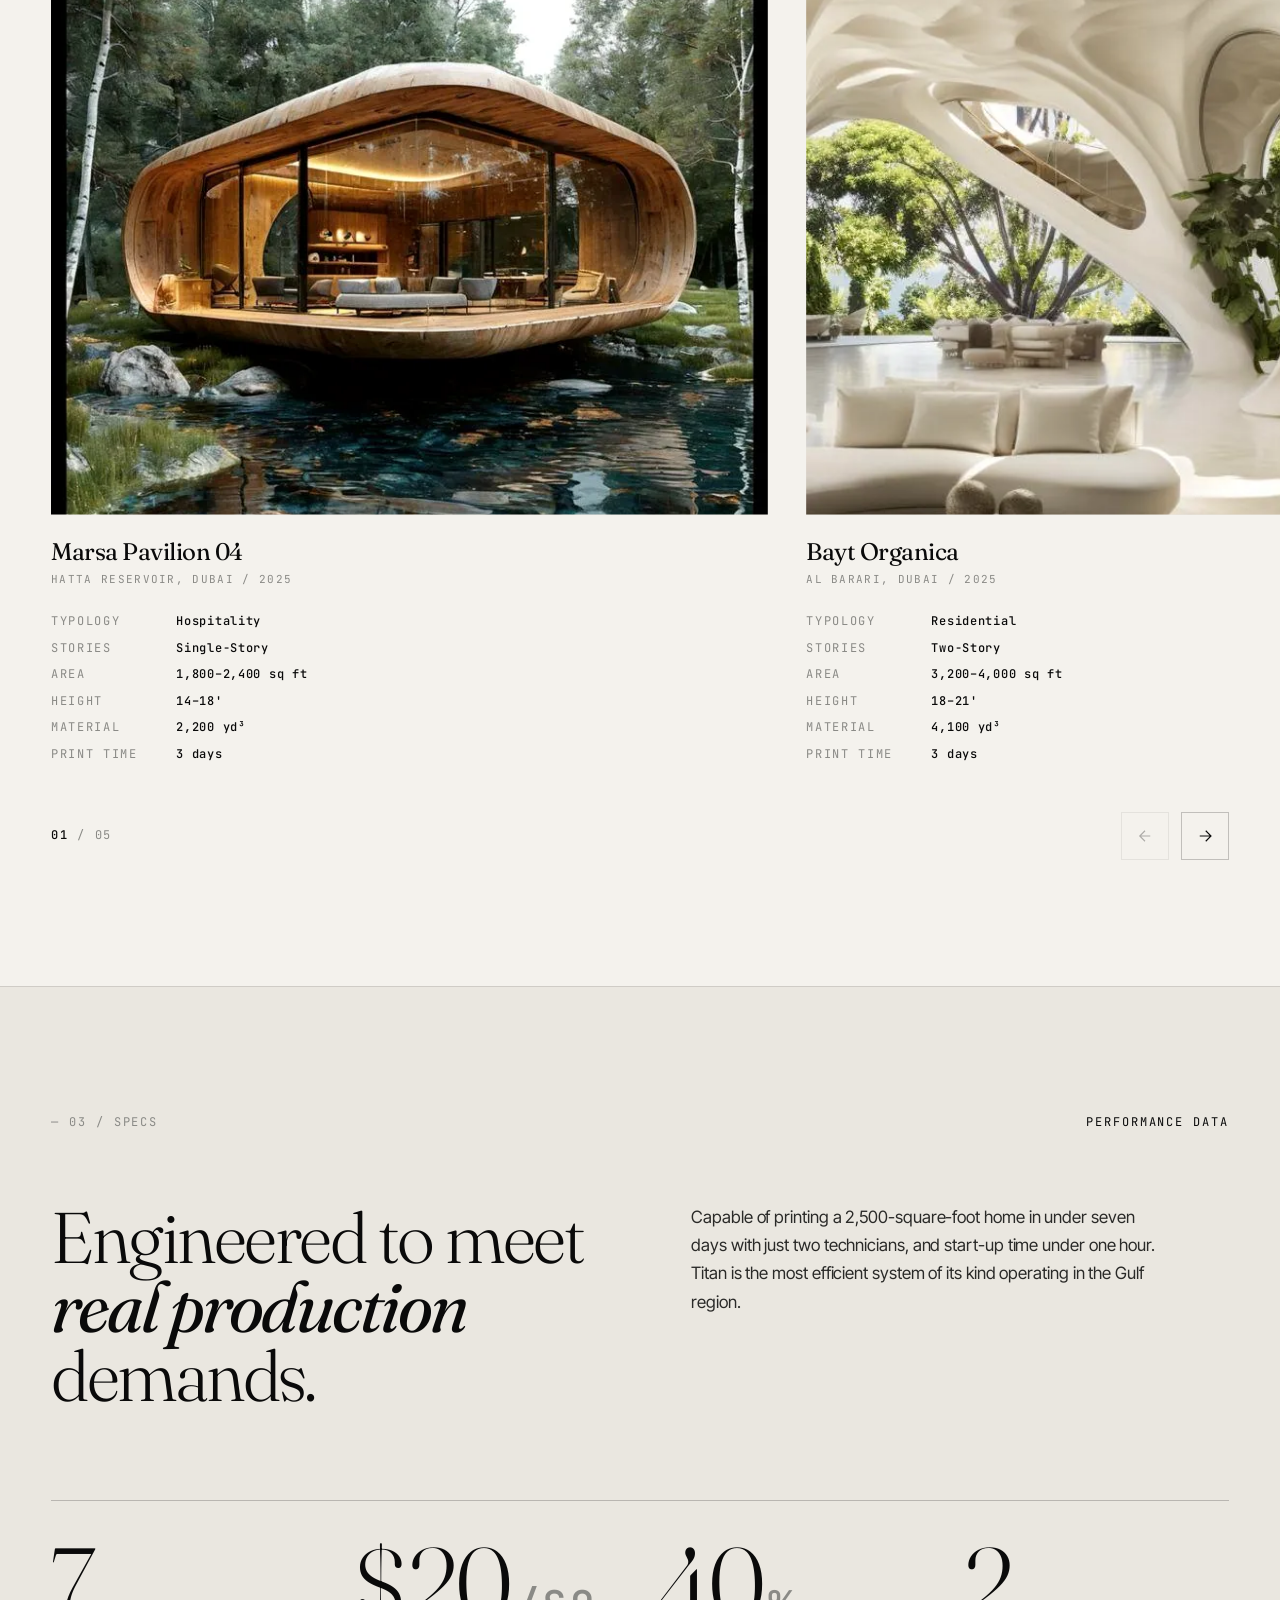
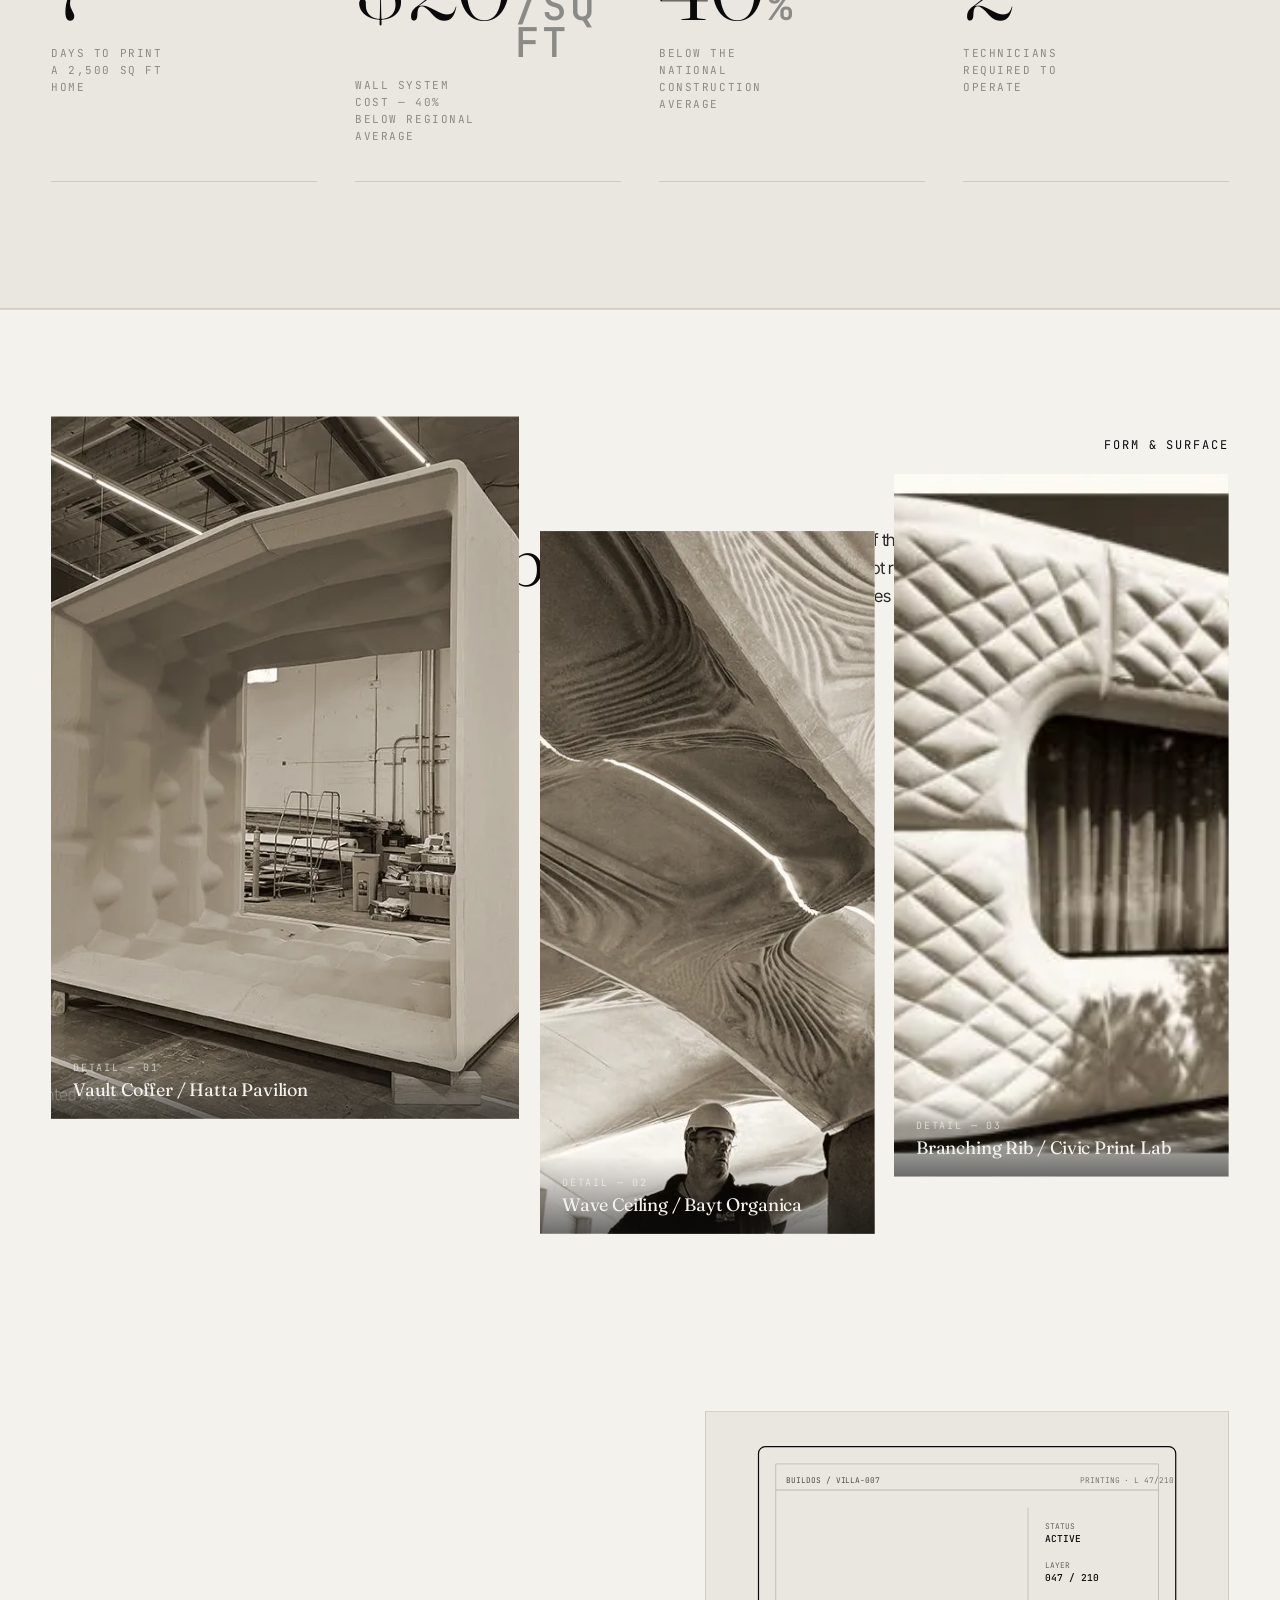
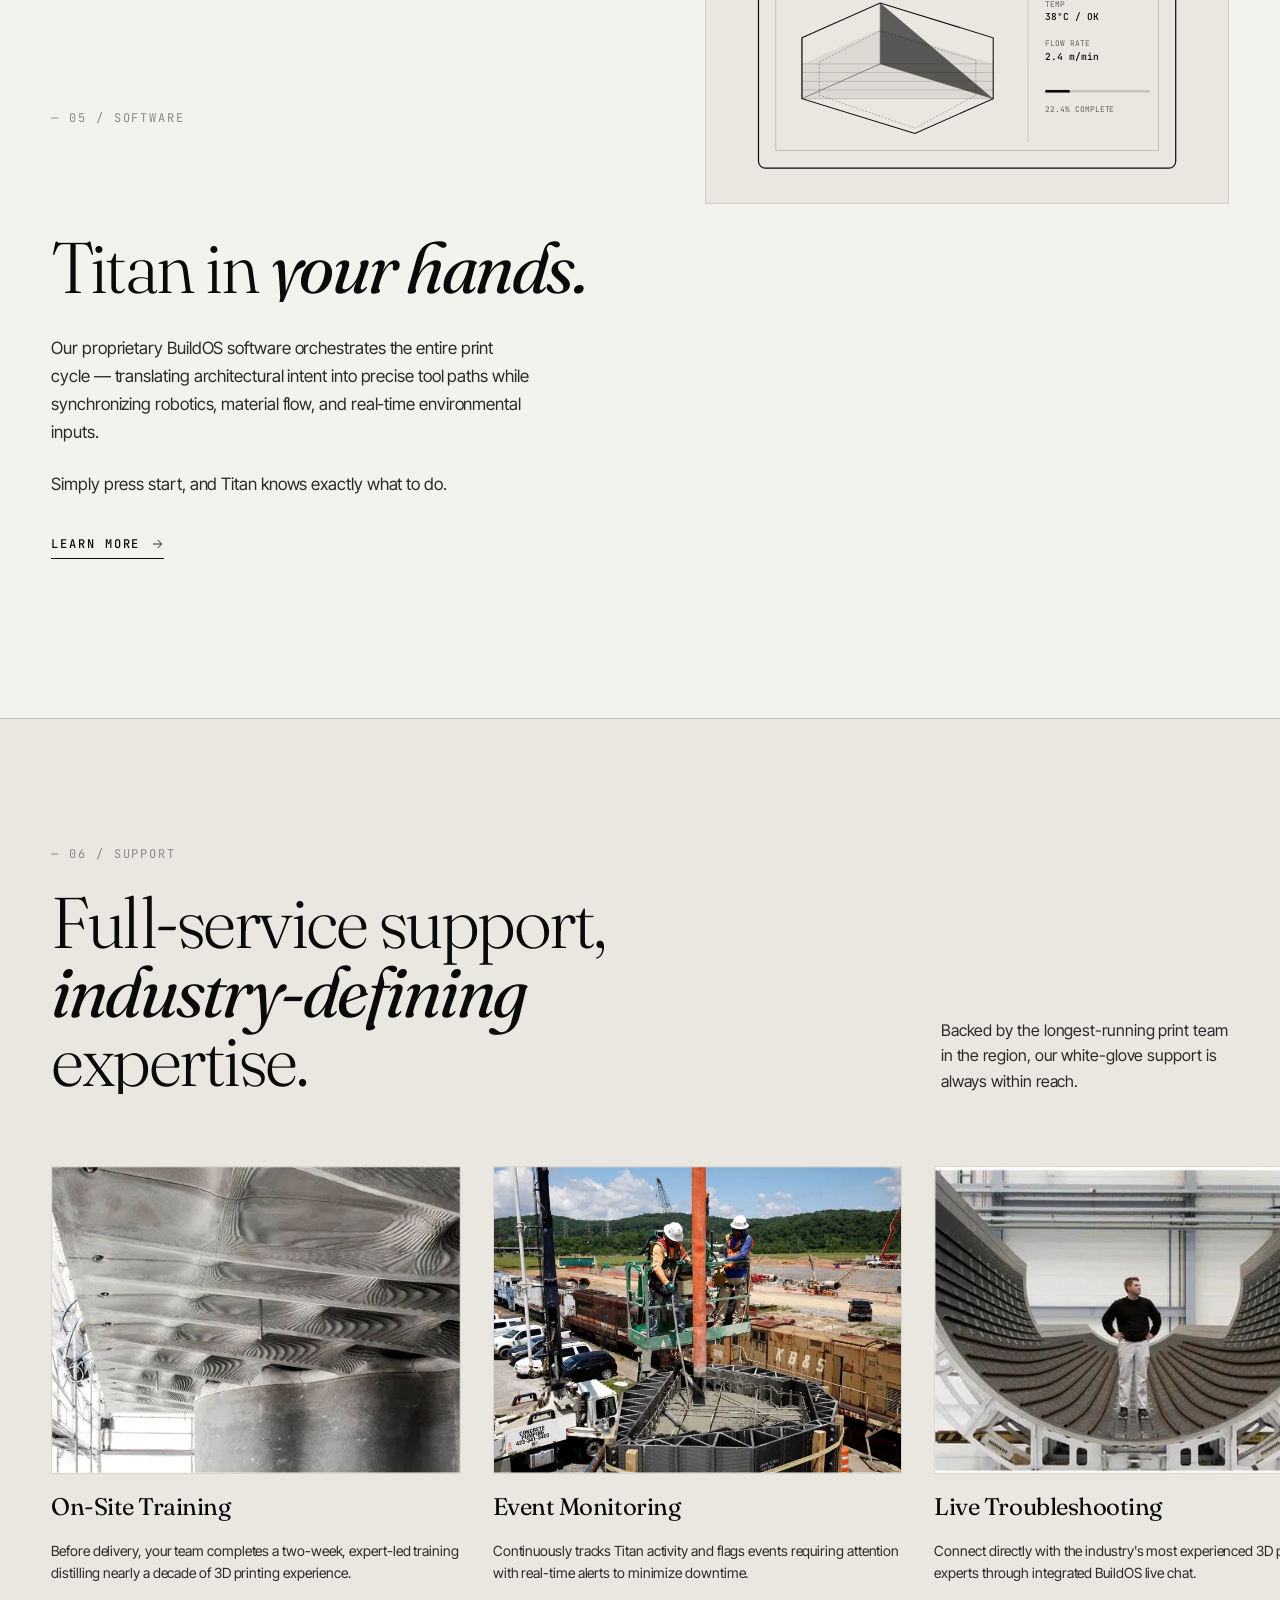
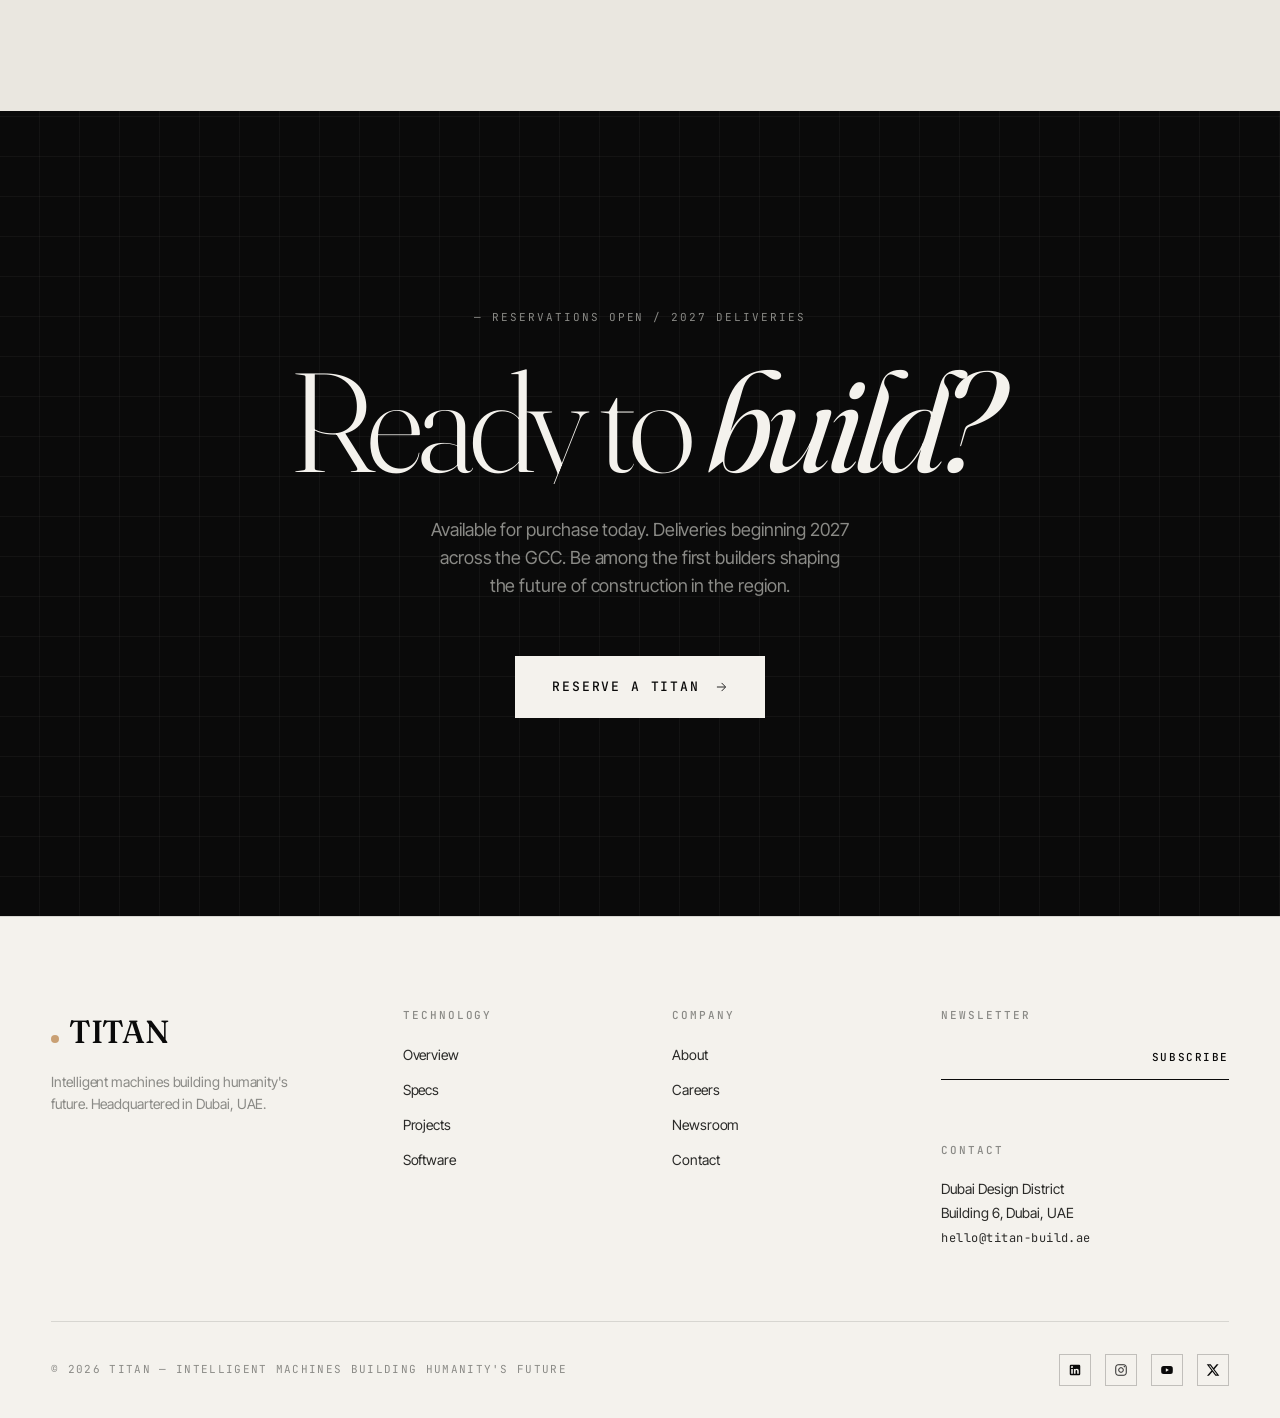
==== commit 35097e2f: "Add files via upload" ====
--- a/index.html
+++ b/index.html
@@ -3,782 +3,1941 @@
 <head>
 <meta charset="utf-8">
 <meta name="viewport" content="width=device-width,initial-scale=1">
-<title>3DHOPE — Intelligent Machines Building Homes for the New East</title>
+<title>TITAN — 3D Printed Architecture, Dubai</title>
+<meta name="description" content="Intelligent machines building humanity's future. 3D-printed architecture from Dubai.">
 <link rel="preconnect" href="https://fonts.googleapis.com">
 <link rel="preconnect" href="https://fonts.gstatic.com" crossorigin>
-<link href="https://fonts.googleapis.com/css2?family=Cormorant+Garamond:wght@300;400;500;600&family=Manrope:wght@200;300;400;500;600&family=JetBrains+Mono:wght@300;400&family=Reem+Kufi:wght@400;500;600;700&family=Tajawal:wght@200;300;400;500&display=swap" rel="stylesheet">
-<link rel="stylesheet" href="assets/shared.css">
+<link href="https://fonts.googleapis.com/css2?family=Fraunces:opsz,wght@9..144,300;9..144,400;9..144,500;9..144,600&family=Inter+Tight:wght@300;400;500;600;700&family=JetBrains+Mono:wght@400;500&family=Tajawal:wght@300;400;500;700&family=Noto+Naskh+Arabic:wght@400;500;600;700&display=swap" rel="stylesheet">
 <style>
-  /* HOME-SPECIFIC */
-  .home{position:relative;min-height:100vh;display:flex;flex-direction:column;justify-content:flex-start;padding:130px var(--pad) 60px;z-index:1}
-  .home .wrap{position:relative;z-index:2;width:100%}
-  .home-bg{
-    position:fixed;inset:0;z-index:-2;overflow:hidden;pointer-events:none;
-    background:
-      radial-gradient(ellipse at 50% 18%, rgba(201,162,107,0.18), transparent 50%),
-      radial-gradient(ellipse at 50% 100%, rgba(58,42,28,0.5), transparent 55%),
-      linear-gradient(180deg,#0a0a0a 0%,#13100c 50%,#0a0a0a 100%);
+:root{
+  --bg:#F4F2ED;
+  --bg-2:#EAE7E0;
+  --ink:#0A0A0A;
+  --ink-soft:#2A2A28;
+  --muted:#8A8A86;
+  --line:rgba(10,10,10,0.12);
+  --line-strong:rgba(10,10,10,0.22);
+  --warm:#C9A074;
+  --font-display:'Fraunces','Times New Roman',serif;
+  --font-body:'Inter Tight',system-ui,sans-serif;
+  --font-mono:'JetBrains Mono',ui-monospace,monospace;
+  --font-ar:'Noto Naskh Arabic','Tajawal',system-ui,sans-serif;
+  --ease:cubic-bezier(0.22,0.61,0.36,1);
+  --ease-out:cubic-bezier(0.16,1,0.3,1);
+  --maxw:1440px;
+}
+html[data-theme="dark"]{
+  --bg:#0A0A0A;
+  --bg-2:#141413;
+  --ink:#F4F2ED;
+  --ink-soft:#D6D4CE;
+  --muted:#7A7A76;
+  --line:rgba(244,242,237,0.12);
+  --line-strong:rgba(244,242,237,0.22);
+}
+
+*{box-sizing:border-box; margin:0; padding:0}
+html{scroll-behavior:smooth; -webkit-font-smoothing:antialiased; text-rendering:optimizeLegibility;}
+body{
+  background:var(--bg);
+  color:var(--ink);
+  font-family:var(--font-body);
+  font-weight:400;
+  font-size:16px;
+  line-height:1.55;
+  overflow-x:hidden;
+  transition:background .6s var(--ease), color .6s var(--ease);
+  letter-spacing:-0.005em;
+}
+html[lang="ar"] body{ font-family:var(--font-ar); font-size:17px; line-height:1.75; letter-spacing:0; }
+html[lang="ar"] .display{ font-family:var(--font-ar); font-weight:600; letter-spacing:-0.01em; }
+html[lang="ar"] .mono{ font-family:var(--font-mono); }
+
+img,video{max-width:100%; display:block;}
+a{color:inherit; text-decoration:none;}
+button{font-family:inherit; cursor:pointer; border:none; background:none; color:inherit;}
+
+/* paper grain */
+body::before{
+  content:"";
+  position:fixed; inset:0;
+  pointer-events:none;
+  z-index:1;
+  background-image:
+    url("data:image/svg+xml;utf8,<svg xmlns='http://www.w3.org/2000/svg' width='240' height='240'><filter id='n'><feTurbulence type='fractalNoise' baseFrequency='0.85' numOctaves='2' stitchTiles='stitch'/><feColorMatrix values='0 0 0 0 0  0 0 0 0 0  0 0 0 0 0  0 0 0 0.04 0'/></filter><rect width='100%25' height='100%25' filter='url(%23n)'/></svg>");
+  mix-blend-mode:multiply;
+  opacity:0.7;
+}
+html[data-theme="dark"] body::before{ mix-blend-mode:screen; opacity:0.4; }
+
+/* ─────────── DISPLAY TYPE ─────────── */
+.display{
+  font-family:var(--font-display);
+  font-weight:400;
+  letter-spacing:-0.04em;
+  line-height:0.92;
+  font-variation-settings:"opsz" 144;
+}
+.eyebrow{
+  font-family:var(--font-mono);
+  font-size:11px;
+  letter-spacing:0.18em;
+  text-transform:uppercase;
+  color:var(--muted);
+  font-weight:500;
+}
+.mono{
+  font-family:var(--font-mono);
+  letter-spacing:0.04em;
+}
+
+/* ─────────── NAV ─────────── */
+.nav{
+  position:fixed; top:0; left:0; right:0;
+  z-index:60;
+  padding:22px clamp(20px,4vw,56px);
+  display:flex; align-items:center; justify-content:space-between;
+  background:transparent;
+  transition:background .4s var(--ease), backdrop-filter .4s var(--ease), border-color .4s var(--ease);
+  border-bottom:1px solid transparent;
+  mix-blend-mode:difference;
+  color:#F4F2ED;
+}
+.nav.scrolled{
+  mix-blend-mode:normal;
+  color:var(--ink);
+  background:color-mix(in oklab, var(--bg) 88%, transparent);
+  backdrop-filter:blur(16px) saturate(140%);
+  -webkit-backdrop-filter:blur(16px) saturate(140%);
+  border-bottom-color:var(--line);
+}
+.brand{
+  display:flex; align-items:baseline; gap:10px;
+  font-family:var(--font-display);
+  font-weight:500;
+  font-size:22px;
+  letter-spacing:-0.02em;
+}
+.brand-dot{
+  width:6px; height:6px; border-radius:50%;
+  background:currentColor;
+  display:inline-block;
+}
+.nav-links{
+  display:flex; gap:40px; align-items:center;
+  font-size:13px;
+  font-weight:500;
+  letter-spacing:0.02em;
+}
+.nav-links a{
+  position:relative;
+  padding:6px 0;
+}
+.nav-links a::after{
+  content:""; position:absolute; bottom:2px;
+  inset-inline-start:0; height:1px; width:0;
+  background:currentColor;
+  transition:width .4s var(--ease);
+}
+.nav-links a:hover::after{ width:100%; }
+.nav-controls{ display:flex; gap:6px; align-items:center; }
+.ctl{
+  border:1px solid currentColor;
+  padding:7px 12px;
+  border-radius:0;
+  font-family:var(--font-mono);
+  font-size:11px;
+  letter-spacing:0.1em;
+  text-transform:uppercase;
+  background:transparent;
+  color:currentColor;
+  transition:background .3s var(--ease), color .3s var(--ease);
+  display:inline-flex; align-items:center; gap:6px;
+}
+.ctl:hover{ background:currentColor; color:var(--bg); }
+.nav.scrolled .ctl:hover{ color:var(--bg); }
+.ctl svg{ width:12px; height:12px; }
+
+/* mobile menu */
+.menu-btn{ display:none; }
+@media (max-width: 880px){
+  .nav-links{ display:none; }
+  .menu-btn{
+    display:inline-flex; align-items:center; gap:8px;
+    border:1px solid currentColor; padding:7px 12px;
+    font-family:var(--font-mono); font-size:11px;
+    text-transform:uppercase; letter-spacing:0.1em;
   }
-  /* technical grid floor */
-  .home-bg::before{
-    content:"";position:absolute;inset:0;
-    background-image:
-      linear-gradient(rgba(201,162,107,0.05) 1px, transparent 1px),
-      linear-gradient(90deg, rgba(201,162,107,0.05) 1px, transparent 1px);
-    background-size:80px 80px;
-    background-position:center bottom;
-    mask:linear-gradient(180deg, transparent 0%, transparent 50%, rgba(0,0,0,0.6) 80%, rgba(0,0,0,0.8) 100%);
-    -webkit-mask:linear-gradient(180deg, transparent 0%, transparent 50%, rgba(0,0,0,0.6) 80%, rgba(0,0,0,0.8) 100%);
-    transform-origin:center bottom;
-    transform:perspective(900px) rotateX(60deg) translateY(60%) scale(2.4);
-    opacity:0.5;
-  }
-  .home-bg::after{
-    content:"";position:absolute;inset:0;
-    background:
-      linear-gradient(180deg, rgba(10,10,10,0.0) 0%, rgba(10,10,10,0.0) 60%, rgba(10,10,10,0.5) 100%);
-    pointer-events:none;
-  }
-
-  /* the printer scene — sits in lower portion of viewport */
-  .printer-scene{
-    position:fixed;
-    left:50%;bottom:-3vh;
-    width:min(1300px,92vw);
-    aspect-ratio:16/9;
-    transform:translateX(-50%);
-    pointer-events:none;
-    will-change:transform;
-    z-index:-1;
-    opacity:0.55;
-  }
-  .printer-scene svg{width:100%;height:100%;overflow:visible}
-  .ps-rail{stroke:rgba(201,162,107,0.45);stroke-width:1.2;fill:none}
-  .ps-rail-tick{stroke:rgba(201,162,107,0.55);stroke-width:1}
-  .ps-frame{stroke:var(--accent);stroke-width:1.4;fill:none;opacity:0.95}
-  .ps-frame-soft{stroke:rgba(201,162,107,0.6);stroke-width:1;fill:none}
-  .ps-fill{fill:rgba(201,162,107,0.05);stroke:var(--accent);stroke-width:1.2}
-  .ps-text{fill:rgba(201,162,107,0.6);font-family:var(--mono);font-size:9px;letter-spacing:0.12em}
-  .ps-text-dim{fill:rgba(189,182,168,0.4);font-family:var(--mono);font-size:8px;letter-spacing:0.1em}
-  .ps-tick{stroke:rgba(189,182,168,0.35);stroke-width:1}
-  /* the gantry — moves horizontally */
-  .ps-gantry{
-    transform-origin:center;
-    animation:gantryPath 18s ease-in-out infinite;
-    will-change:transform;
-  }
-  @keyframes gantryPath{
-    0%{transform:translateX(-22%)}
-    50%{transform:translateX(22%)}
-    100%{transform:translateX(-22%)}
-  }
-  html[dir="rtl"] .ps-gantry{animation-direction:reverse}
-  /* extruded line (sparkle below nozzle) */
-  .ps-extrude{
-    stroke:var(--accent);
-    stroke-width:1.4;
-    fill:none;
-    filter:drop-shadow(0 0 6px rgba(201,162,107,0.8));
-    animation:extrudeFlicker 0.4s steps(2) infinite;
-  }
-  @keyframes extrudeFlicker{
-    0%,100%{opacity:0.85}
-    50%{opacity:1}
-  }
-  /* the printed wall — grows in CSS */
-  .ps-wall-layer{
-    fill:rgba(245,241,234,0.04);
-    stroke:rgba(201,162,107,0.7);
-    stroke-width:0.6;
-  }
-  /* dust particles */
-  .ps-dust{
-    fill:var(--accent);
-    opacity:0;
-    animation:dustFloat 3s linear infinite;
-  }
-  @keyframes dustFloat{
-    0%{opacity:0;transform:translateY(0) translateX(0)}
-    10%{opacity:0.6}
-    100%{opacity:0;transform:translateY(-40px) translateX(20px)}
-  }
-  /* scanning measurement lines */
-  .ps-scanline{
-    stroke:rgba(201,162,107,0.45);
-    stroke-width:0.6;
-    stroke-dasharray:3 3;
-    fill:none;
-  }
-  /* corner technical marks */
-  .ps-corner-frame{
-    position:absolute;
-    left:0;right:0;top:0;bottom:0;
-    pointer-events:none;
-  }
-  .ps-tag{
-    position:absolute;
-    font-family:var(--mono);
-    font-size:10px;
-    color:var(--accent);
-    letter-spacing:0.15em;
-    opacity:0.45;
-  }
-  .ps-tag.tl{top:8%;left:4%}
-  .ps-tag.tr{top:8%;right:4%;color:var(--fg-dim);opacity:0.4}
-  .ps-tag.bl{bottom:8%;left:4%;color:var(--fg-dim);opacity:0.4}
-  .ps-tag.br{bottom:8%;right:4%;opacity:0.45}
-  @media (max-width:880px){
-    .ps-tag{font-size:9px}
-    .printer-scene{aspect-ratio:4/3}
-  }
-
-  /* scroll hint */
-  .scroll-cue{
-    position:absolute;left:50%;bottom:30px;transform:translateX(-50%);
-    display:flex;flex-direction:column;align-items:center;gap:8px;
-    font-family:var(--mono);font-size:10px;letter-spacing:0.2em;color:var(--fg-dim);
-    z-index:2;opacity:0.6;
-  }
-  .scroll-cue .bar{
-    width:1px;height:40px;
-    background:linear-gradient(180deg,transparent,var(--accent),transparent);
-    animation:scrollPulse 2s ease-in-out infinite;
-  }
-  @keyframes scrollPulse{
-    0%,100%{transform:scaleY(0.4) translateY(-50%);opacity:0.4}
-    50%{transform:scaleY(1) translateY(0);opacity:1}
-  }
-
-  /* Editorial headline */
-  .editorial{
-    max-width:1100px;font-family:var(--serif);font-weight:300;
-    font-size:clamp(28px,3.6vw,58px);line-height:1.1;letter-spacing:-0.02em;
-    color:var(--fg);
-  }
-  html[dir="rtl"] .editorial{font-family:var(--ar-serif);font-weight:400;line-height:1.4;letter-spacing:0;font-size:clamp(26px,3.4vw,52px)}
-  .editorial .pill{
-    display:inline-flex;align-items:center;gap:10px;
-    border:1px solid var(--accent);color:var(--accent);
-    padding:3px 16px;border-radius:999px;
-    transform:translateY(-0.05em);
-    transition:background .3s, color .3s, padding .3s;
-    font-family:var(--serif);font-weight:400;font-style:italic;
-    line-height:1.15;
-    margin:0 3px;
-    font-size:0.92em;
-  }
-  html[dir="rtl"] .editorial .pill{font-family:var(--ar-serif);font-style:normal;font-weight:500}
-  .editorial .pill .dot{width:7px;height:7px;border-radius:50%;background:var(--accent);display:inline-block;transition:background .3s}
-  .editorial .pill:hover{background:var(--accent);color:#0a0a0a}
-  .editorial .pill:hover .dot{background:#0a0a0a}
-  .editorial .pill .ar-spacing{margin-inline-start:6px}
-
-  .editorial em{font-style:italic;color:var(--accent)}
-  html[dir="rtl"] .editorial em{font-style:normal;color:var(--accent)}
-
-  /* sub line under editorial */
-  .home-tag{margin-top:50px;display:grid;grid-template-columns:1fr 1fr;gap:60px;align-items:end}
-  @media (max-width:880px){ .home-tag{grid-template-columns:1fr;gap:18px;margin-top:32px} }
-  .home-tag .lede{max-width:48ch;font-size:15px;line-height:1.6;color:var(--fg-dim)}
-  .home-tag-meta{display:flex;flex-direction:column;align-items:flex-start;gap:12px;color:var(--fg-dim);font-family:var(--mono);font-size:11px;letter-spacing:.15em}
-  .home-tag-meta b{color:var(--accent);font-weight:400}
-
-  /* scrolling marquee strip */
-  .marquee{
-    overflow:hidden;border-top:1px solid var(--line);border-bottom:1px solid var(--line);
-    padding:22px 0;background:#08070a;position:relative;z-index:1
-  }
-  .marquee-track{display:flex;gap:60px;animation:marq 50s linear infinite;white-space:nowrap;width:max-content}
-  @keyframes marq{from{transform:translateX(0)} to{transform:translateX(-50%)}}
-  html[dir="rtl"] .marquee-track{animation-direction:reverse}
-  .marquee span{font-family:var(--serif);font-weight:300;font-size:32px;color:var(--fg-dim);display:flex;align-items:center;gap:60px}
-  html[dir="rtl"] .marquee span{font-family:var(--ar-serif);font-weight:400}
-  .marquee span::after{content:"";width:8px;height:8px;background:var(--accent);border-radius:50%;display:inline-block}
-
-  /* what we do — two big cards */
-  .ww{padding:160px 0;border-top:1px solid var(--line)}
-  .ww-head{display:grid;grid-template-columns:1fr 1.4fr;gap:60px;align-items:end;margin-bottom:80px}
-  @media (max-width:880px){ .ww-head{grid-template-columns:1fr;gap:24px} }
-  .ww-cards{display:grid;grid-template-columns:1fr 1fr;gap:1px;background:var(--line);border:1px solid var(--line)}
-  @media (max-width:880px){ .ww-cards{grid-template-columns:1fr} }
-  .ww-card{background:#0a0908;padding:40px;display:flex;flex-direction:column;gap:28px;min-height:560px;transition:background .35s}
-  .ww-card:hover{background:#100e0a}
-  .ww-card .ph{flex:1;min-height:280px}
-  .ww-card h3{font-family:var(--serif);font-weight:400;font-size:clamp(34px,3.5vw,48px);line-height:1.05;letter-spacing:-0.015em}
-  html[dir="rtl"] .ww-card h3{font-family:var(--ar-serif);line-height:1.25}
-  .ww-card .row{display:flex;justify-content:space-between;align-items:end;gap:20px;border-top:1px solid var(--line);padding-top:24px;margin-top:auto}
-  .ww-card .row p{color:var(--fg-dim);font-size:15px;max-width:38ch;line-height:1.6}
-  .ww-card .row .go{
-    display:inline-flex;align-items:center;gap:12px;font-family:var(--mono);font-size:11px;letter-spacing:.15em;color:var(--accent);
-    flex-shrink:0;transition:gap .3s
-  }
-  .ww-card:hover .row .go{gap:20px}
-
-  /* stat strip */
-  .stats{display:grid;grid-template-columns:repeat(4,1fr);gap:1px;background:var(--line);border-top:1px solid var(--line);border-bottom:1px solid var(--line)}
-  @media (max-width:880px){ .stats{grid-template-columns:repeat(2,1fr)} }
-  .stat{background:var(--bg);padding:48px 32px;display:flex;flex-direction:column;gap:14px}
-  .stat b{font-family:var(--serif);font-weight:300;font-size:clamp(46px,5vw,76px);color:var(--accent);line-height:1;letter-spacing:-0.02em}
-  .stat span{font-family:var(--mono);font-size:11px;color:var(--fg-dim);letter-spacing:.12em}
-
-  /* news preview */
-  .news{padding:160px 0;border-top:1px solid var(--line)}
-  .news-head{display:flex;justify-content:space-between;align-items:end;margin-bottom:60px;gap:30px;flex-wrap:wrap}
-  .news-list a{
-    display:grid;grid-template-columns:120px 1fr 2fr 100px;gap:24px;align-items:center;
-    padding:28px 0;border-top:1px solid var(--line);transition:padding .35s;
-  }
-  .news-list a:last-child{border-bottom:1px solid var(--line)}
-  @media (max-width:880px){ .news-list a{grid-template-columns:90px 1fr;gap:10px} .news-list a .nd{grid-column:1/-1;color:var(--fg-dim)} .news-list a .nv{display:none} }
-  .news-list a:hover{padding-left:14px}
-  html[dir="rtl"] .news-list a:hover{padding-left:0;padding-right:14px}
-  .news-list .nd-date{font-family:var(--mono);font-size:11px;color:var(--muted);letter-spacing:.12em}
-  .news-list .nd-title{font-family:var(--serif);font-size:24px;font-weight:400;line-height:1.2;letter-spacing:-0.01em}
-  html[dir="rtl"] .news-list .nd-title{font-family:var(--ar-serif);line-height:1.4}
-  .news-list .nd-desc{color:var(--fg-dim);font-size:14px;line-height:1.5}
-  .news-list .nv{font-family:var(--mono);font-size:11px;color:var(--accent);text-align:right;letter-spacing:.1em}
-  html[dir="rtl"] .news-list .nv{text-align:left}
-
-  /* newsletter */
-  .nl{padding:140px 0;border-top:1px solid var(--line);background:#08070a}
-  .nl-grid{display:grid;grid-template-columns:1fr 1.4fr;gap:60px;align-items:center}
-  @media (max-width:880px){ .nl-grid{grid-template-columns:1fr;gap:24px} }
-  .nl-form{display:flex;gap:0;border:1px solid var(--line-strong);background:#0a0a0a;max-width:520px}
-  .nl-form input{
-    flex:1;background:transparent;border:0;outline:0;color:var(--fg);
-    padding:18px 22px;font:inherit;font-size:15px;font-weight:300
-  }
-  .nl-form input::placeholder{color:var(--muted)}
-  .nl-form button{padding:0 28px;background:var(--accent);color:#0a0a0a;font-family:var(--mono);font-size:11px;letter-spacing:.15em;transition:background .25s}
-  .nl-form button:hover{background:#e0b986}
-
-  /* footer */
-  footer.foot{
-    border-top:1px solid var(--line);padding:80px var(--pad) 100px;background:#06050a;
-  }
-  .foot-grid{display:grid;grid-template-columns:2fr 1fr 1fr 1fr;gap:60px;max-width:1480px;margin:0 auto}
-  @media (max-width:880px){ .foot-grid{grid-template-columns:1fr 1fr;gap:40px} }
-  .foot-grid h5{font-family:var(--mono);font-size:11px;color:var(--accent);margin-bottom:20px;letter-spacing:.15em}
-  .foot-grid ul li{padding:6px 0;font-size:14px;color:var(--fg-dim);transition:color .25s;cursor:pointer}
-  .foot-grid ul li:hover{color:var(--accent)}
-  .foot-tag{font-family:var(--serif);font-size:22px;color:var(--fg);line-height:1.3;margin-top:16px;max-width:30ch}
-  html[dir="rtl"] .foot-tag{font-family:var(--ar-serif);line-height:1.5}
-
-  /* social row */
-  .socials{display:flex;gap:10px;margin-top:30px}
-  .socials a{
-    width:38px;height:38px;border:1px solid var(--line-strong);display:grid;place-items:center;
-    color:var(--fg-dim);transition:all .25s;
-  }
-  .socials a:hover{border-color:var(--accent);color:var(--accent)}
-  .socials a svg{width:14px;height:14px}
+  .lang-toggle-text{ display:inline; }
+}
+.mobile-menu{
+  position:fixed; inset:0; z-index:70;
+  background:var(--bg);
+  display:flex; flex-direction:column;
+  padding:24px clamp(20px,4vw,56px);
+  transform:translateY(-100%);
+  transition:transform .6s var(--ease);
+  pointer-events:none;
+}
+.mobile-menu.open{ transform:translateY(0); pointer-events:auto; }
+.mobile-menu-top{ display:flex; justify-content:space-between; align-items:center; }
+.mobile-menu-links{
+  flex:1; display:flex; flex-direction:column; justify-content:center;
+  gap:8px;
+}
+.mobile-menu-links a{
+  font-family:var(--font-display);
+  font-size:clamp(48px,12vw,96px);
+  letter-spacing:-0.04em;
+  line-height:1;
+  padding:14px 0;
+  border-bottom:1px solid var(--line);
+}
+
+/* ─────────── REVEAL ─────────── */
+.reveal{
+  opacity:0;
+  transform:translateY(28px);
+  transition:opacity 1s var(--ease-out), transform 1s var(--ease-out);
+}
+.reveal.is-visible{ opacity:1; transform:none; }
+.reveal-delay-1{ transition-delay:.08s; }
+.reveal-delay-2{ transition-delay:.16s; }
+.reveal-delay-3{ transition-delay:.24s; }
+.reveal-delay-4{ transition-delay:.32s; }
+.reveal-delay-5{ transition-delay:.4s; }
+
+.reveal-line{
+  display:block;
+  overflow:hidden;
+}
+.reveal-line > span{
+  display:block;
+  transform:translateY(102%);
+  transition:transform 1.1s var(--ease-out);
+}
+.reveal-line.is-visible > span{ transform:translateY(0); }
+
+.reveal-img{
+  position:relative;
+  overflow:hidden;
+}
+.reveal-img > *{
+  clip-path:inset(0 100% 0 0);
+  transition:clip-path 1.4s var(--ease-out), transform 1.4s var(--ease-out);
+  transform:scale(1.08);
+}
+html[dir="rtl"] .reveal-img > *{
+  clip-path:inset(0 0 0 100%);
+}
+.reveal-img.is-visible > *{
+  clip-path:inset(0 0 0 0);
+  transform:scale(1);
+}
+
+.divider{
+  height:1px;
+  background:transparent;
+  position:relative;
+  overflow:hidden;
+}
+.divider::after{
+  content:"";
+  position:absolute; left:0; right:0; top:0; bottom:0;
+  background:var(--line-strong);
+  transform:scaleX(0);
+  transform-origin:left center;
+  transition:transform 1.4s var(--ease-out);
+}
+html[dir="rtl"] .divider::after{ transform-origin:right center; }
+.divider.is-visible::after{ transform:scaleX(1); }
+
+@media (prefers-reduced-motion: reduce){
+  .reveal,.reveal-line>span,.reveal-img>*{ transition-duration:.3s; }
+  .reveal{ transform:none; }
+  .reveal-line>span{ transform:none; }
+  .reveal-img>*{ clip-path:none; transform:none; }
+  .divider::after{ transform:none; transition-duration:.3s; }
+}
+
+/* ─────────── HERO ─────────── */
+.hero{
+  position:relative;
+  height:100vh; min-height:680px;
+  overflow:hidden;
+  background:#0A0A0A;
+  color:#F4F2ED;
+}
+.hero-media{
+  position:absolute; inset:0;
+  z-index:1;
+  overflow:hidden;
+}
+.hero-media .hero-photo{
+  position:absolute; inset:0;
+  width:100%; height:100%;
+  object-fit:cover;
+  filter:brightness(0.55) contrast(1.05);
+  transform:scale(1.04);
+  transition:transform 12s linear;
+}
+.hero.is-loaded .hero-media .hero-photo{ transform:scale(1.12); }
+.hero-media canvas{
+  position:absolute; inset:0;
+  width:100%; height:100%;
+  display:block;
+  mix-blend-mode:screen;
+  opacity:0.85;
+}
+.hero-media::after{
+  content:"";
+  position:absolute; inset:0;
+  background:
+    linear-gradient(180deg, rgba(0,0,0,0.45) 0%, rgba(0,0,0,0) 28%, rgba(0,0,0,0) 55%, rgba(0,0,0,0.7) 100%),
+    linear-gradient(90deg, rgba(0,0,0,0.4) 0%, rgba(0,0,0,0) 50%);
+  pointer-events:none;
+  z-index:2;
+}
+.hero-content{
+  position:relative; z-index:2;
+  height:100%;
+  max-width:var(--maxw);
+  margin:0 auto;
+  padding:0 clamp(20px,4vw,56px);
+  display:flex; flex-direction:column; justify-content:flex-end;
+  padding-bottom:clamp(60px,10vh,100px);
+}
+.hero-eyebrow{
+  display:flex; align-items:center; gap:14px;
+  margin-bottom:clamp(20px,4vh,40px);
+  opacity:0.85;
+}
+.hero-eyebrow .dot{
+  width:6px; height:6px; border-radius:50%;
+  background:#C9A074;
+  animation:pulse 2.4s var(--ease) infinite;
+}
+@keyframes pulse{
+  0%,100%{ opacity:1; transform:scale(1); }
+  50%{ opacity:0.4; transform:scale(0.8); }
+}
+.hero-headline{
+  font-size:clamp(48px, 9.5vw, 156px);
+  font-weight:300;
+  letter-spacing:-0.045em;
+  line-height:0.92;
+  max-width:14ch;
+  margin-bottom:clamp(24px,4vh,40px);
+  font-variation-settings:"opsz" 144,"SOFT" 50;
+}
+.hero-headline em{
+  font-style:italic;
+  font-weight:400;
+  font-variation-settings:"opsz" 144,"SOFT" 100;
+}
+.hero-foot{
+  display:flex; justify-content:space-between; align-items:flex-end;
+  gap:20px;
+  flex-wrap:wrap;
+}
+.hero-meta{
+  display:flex; gap:clamp(20px,4vw,48px);
+  font-family:var(--font-mono); font-size:11px;
+  text-transform:uppercase; letter-spacing:0.14em;
+  opacity:0.75;
+}
+.hero-meta-item{ display:flex; flex-direction:column; gap:6px; }
+.hero-meta-item b{ color:#F4F2ED; font-weight:500; opacity:1;}
+.scroll-cue{
+  font-family:var(--font-mono); font-size:11px;
+  text-transform:uppercase; letter-spacing:0.18em;
+  opacity:0.6;
+  display:flex; align-items:center; gap:10px;
+}
+.scroll-cue::after{
+  content:""; width:1px; height:38px;
+  background:currentColor;
+  animation:scrollLine 2.2s var(--ease) infinite;
+  transform-origin:top;
+}
+@keyframes scrollLine{
+  0%{ transform:scaleY(0); transform-origin:top; }
+  50%{ transform:scaleY(1); transform-origin:top; }
+  51%{ transform:scaleY(1); transform-origin:bottom; }
+  100%{ transform:scaleY(0); transform-origin:bottom; }
+}
+
+/* ─────────── SECTION ─────────── */
+.section{
+  padding:clamp(80px,14vh,180px) clamp(20px,4vw,56px);
+  max-width:var(--maxw);
+  margin:0 auto;
+  position:relative;
+}
+.section-head{
+  display:flex; justify-content:space-between; align-items:flex-start;
+  gap:40px; margin-bottom:clamp(40px,8vh,90px);
+  flex-wrap:wrap;
+}
+.section-head .num{
+  font-family:var(--font-mono);
+  font-size:12px; letter-spacing:0.16em;
+  text-transform:uppercase;
+  color:var(--muted);
+}
+.section-head .label{
+  font-family:var(--font-mono);
+  font-size:12px; letter-spacing:0.16em;
+  text-transform:uppercase;
+}
+
+/* ─────────── STATEMENT ─────────── */
+.statement{
+  padding:clamp(120px,20vh,220px) clamp(20px,4vw,56px);
+  max-width:var(--maxw);
+  margin:0 auto;
+}
+.statement-text{
+  font-family:var(--font-display);
+  font-size:clamp(28px,3.6vw,52px);
+  font-weight:300;
+  line-height:1.18;
+  letter-spacing:-0.02em;
+  max-width:22ch;
+  font-variation-settings:"opsz" 144;
+}
+.statement-text em{ font-style:italic; }
+html[lang="ar"] .statement-text{
+  font-family:var(--font-ar);
+  font-weight:400;
+  line-height:1.55;
+  letter-spacing:0;
+}
+
+/* ─────────── SYSTEM ─────────── */
+.system{
+  background:var(--bg-2);
+  position:relative;
+}
+.system-grid{
+  display:grid;
+  grid-template-columns:1fr 1fr;
+  gap:clamp(40px,6vw,80px);
+  align-items:center;
+}
+@media (max-width:880px){ .system-grid{ grid-template-columns:1fr; } }
+.system-visual{
+  position:relative;
+  aspect-ratio:4/5;
+  background:var(--bg);
+  border:1px solid var(--line);
+  overflow:hidden;
+}
+.system-photo{
+  position:absolute; inset:0;
+  width:100%; height:100%;
+  object-fit:cover;
+  display:block;
+}
+.system-svg{
+  position:absolute; inset:0;
+  width:100%; height:100%;
+}
+.hotspot{
+  position:absolute;
+  width:28px; height:28px;
+  border-radius:50%;
+  background:rgba(244,242,237,0.95);
+  color:#0A0A0A;
+  display:flex; align-items:center; justify-content:center;
+  cursor:pointer;
+  transform:translate(-50%,-50%);
+  font-family:var(--font-mono); font-size:14px; font-weight:600;
+  transition:transform .3s var(--ease), background .3s var(--ease);
+  z-index:3;
+  backdrop-filter:blur(4px);
+  border:1px solid rgba(10,10,10,0.1);
+}
+.hotspot::before{
+  content:"";
+  position:absolute; inset:-10px;
+  border-radius:50%;
+  border:1px solid rgba(244,242,237,0.7);
+  opacity:0.5;
+  animation:hotspotPulse 2.6s var(--ease) infinite;
+}
+@keyframes hotspotPulse{
+  0%{ transform:scale(1); opacity:0.5; }
+  100%{ transform:scale(1.8); opacity:0; }
+}
+.hotspot:hover{ transform:translate(-50%,-50%) scale(1.18); }
+.hotspot-label{
+  position:absolute; top:130%; left:50%;
+  transform:translateX(-50%);
+  background:var(--ink); color:var(--bg);
+  padding:6px 12px;
+  font-family:var(--font-mono); font-size:11px;
+  text-transform:uppercase; letter-spacing:0.1em;
+  white-space:nowrap;
+  opacity:0; pointer-events:none;
+  transition:opacity .25s var(--ease), transform .25s var(--ease);
+}
+.hotspot:hover .hotspot-label{
+  opacity:1;
+  transform:translateX(-50%) translateY(4px);
+}
+.system-text h2{
+  font-family:var(--font-display);
+  font-weight:300;
+  font-size:clamp(40px,5.6vw,80px);
+  line-height:0.96;
+  letter-spacing:-0.035em;
+  margin-bottom:32px;
+}
+.system-text h2 em{ font-style:italic; font-weight:400; }
+.system-text p{
+  font-size:17px;
+  color:var(--ink-soft);
+  max-width:48ch;
+  margin-bottom:18px;
+  line-height:1.65;
+}
+
+/* ─────────── PROJECTS CAROUSEL ─────────── */
+.projects{
+  background:var(--bg);
+  padding:clamp(80px,14vh,180px) 0;
+  overflow:hidden;
+}
+.projects .section-head{
+  max-width:var(--maxw);
+  margin:0 auto clamp(40px,8vh,90px);
+  padding:0 clamp(20px,4vw,56px);
+}
+.projects-title{
+  font-family:var(--font-display);
+  font-weight:300;
+  font-size:clamp(40px,5.6vw,80px);
+  line-height:0.96;
+  letter-spacing:-0.035em;
+  max-width:14ch;
+}
+.projects-title em{ font-style:italic; font-weight:400; }
+.carousel{
+  position:relative;
+  max-width:var(--maxw);
+  margin:0 auto;
+  padding:0 clamp(20px,4vw,56px);
+}
+.carousel-track{
+  display:flex;
+  gap:clamp(20px,3vw,40px);
+  transition:transform .9s var(--ease-out);
+  will-change:transform;
+}
+.project-card{
+  flex:0 0 auto;
+  width:clamp(280px, 56vw, 720px);
+  display:flex; flex-direction:column;
+  gap:24px;
+}
+.project-img{
+  width:100%;
+  aspect-ratio:4/3;
+  background:var(--bg-2);
+  position:relative;
+  overflow:hidden;
+}
+.project-img img, .project-img svg{ width:100%; height:100%; display:block; object-fit:cover;}
+.project-meta{
+  display:grid;
+  grid-template-columns:max-content 1fr;
+  gap:8px clamp(16px,3vw,40px);
+  font-family:var(--font-mono);
+  font-size:12px;
+  letter-spacing:0.06em;
+}
+.project-meta dt{
+  color:var(--muted);
+  text-transform:uppercase;
+  letter-spacing:0.14em;
+}
+.project-meta dd{
+  color:var(--ink);
+  font-weight:500;
+}
+.project-meta .row{
+  display:contents;
+}
+.project-row{
+  display:contents;
+}
+.carousel-controls{
+  max-width:var(--maxw);
+  margin:48px auto 0;
+  padding:0 clamp(20px,4vw,56px);
+  display:flex;
+  justify-content:space-between;
+  align-items:center;
+}
+.carousel-counter{
+  font-family:var(--font-mono);
+  font-size:12px;
+  letter-spacing:0.14em;
+  color:var(--muted);
+}
+.carousel-counter b{ color:var(--ink); font-weight:500; }
+.carousel-arrows{ display:flex; gap:12px; }
+.car-arrow{
+  width:48px; height:48px;
+  border:1px solid var(--line-strong);
+  display:flex; align-items:center; justify-content:center;
+  transition:background .3s var(--ease), color .3s var(--ease), border-color .3s var(--ease);
+}
+.car-arrow:hover:not(:disabled){
+  background:var(--ink); color:var(--bg); border-color:var(--ink);
+}
+.car-arrow:disabled{ opacity:0.3; cursor:not-allowed; }
+.car-arrow svg{ width:18px; height:18px; }
+html[dir="rtl"] .car-arrow svg{ transform:scaleX(-1); }
+
+/* ─────────── SPECS ─────────── */
+.specs{
+  background:var(--bg-2);
+  border-top:1px solid var(--line);
+  border-bottom:1px solid var(--line);
+}
+.specs-head{
+  display:grid;
+  grid-template-columns:1fr 1fr;
+  gap:clamp(40px,8vw,120px);
+  align-items:start;
+  margin-bottom:clamp(60px,10vh,120px);
+}
+@media (max-width:880px){ .specs-head{ grid-template-columns:1fr; } }
+.specs-head h2{
+  font-family:var(--font-display);
+  font-weight:300;
+  font-size:clamp(40px,5.6vw,80px);
+  line-height:0.96;
+  letter-spacing:-0.035em;
+}
+.specs-head h2 em{ font-style:italic; font-weight:400; }
+.specs-head p{
+  font-size:17px;
+  color:var(--ink-soft);
+  max-width:48ch;
+  line-height:1.65;
+}
+.specs-grid{
+  display:grid;
+  grid-template-columns:repeat(4,1fr);
+  gap:clamp(20px,3vw,40px);
+  border-top:1px solid var(--line-strong);
+}
+@media (max-width:880px){ .specs-grid{ grid-template-columns:repeat(2,1fr); } }
+.spec{
+  padding:clamp(28px,4vh,48px) 0;
+  border-bottom:1px solid var(--line);
+}
+.spec-num{
+  font-family:var(--font-display);
+  font-weight:300;
+  font-size:clamp(56px,8vw,120px);
+  line-height:0.9;
+  letter-spacing:-0.04em;
+  margin-bottom:16px;
+  display:flex;
+  align-items:baseline;
+  gap:6px;
+}
+.spec-num .unit{
+  font-size:0.4em;
+  font-family:var(--font-mono);
+  font-weight:500;
+  letter-spacing:0.06em;
+  color:var(--muted);
+}
+.spec-label{
+  font-family:var(--font-mono);
+  font-size:11px;
+  letter-spacing:0.14em;
+  text-transform:uppercase;
+  color:var(--muted);
+  max-width:18ch;
+}
+
+/* ─────────── MATERIALS ─────────── */
+.materials{
+  background:var(--bg);
+  padding:clamp(80px,14vh,180px) 0;
+  border-top:1px solid var(--line);
+}
+.materials-inner{
+  max-width:var(--maxw);
+  margin:0 auto;
+  padding:0 clamp(20px,4vw,56px);
+}
+.materials-head{
+  display:grid;
+  grid-template-columns:1.1fr 1fr;
+  gap:clamp(40px,6vw,100px);
+  align-items:start;
+  margin-bottom:clamp(60px,10vh,100px);
+}
+@media (max-width:880px){ .materials-head{ grid-template-columns:1fr; } }
+.materials-head h2{
+  font-family:var(--font-display);
+  font-weight:300;
+  font-size:clamp(40px,5.6vw,80px);
+  line-height:0.96;
+  letter-spacing:-0.035em;
+}
+.materials-head h2 em{ font-style:italic; font-weight:400; }
+.materials-head p{
+  font-size:17px;
+  color:var(--ink-soft);
+  max-width:42ch;
+  line-height:1.65;
+}
+.materials-grid{
+  display:grid;
+  grid-template-columns:1.4fr 1fr 1fr;
+  grid-template-rows:auto;
+  gap:clamp(12px,1.6vw,20px);
+  max-width:var(--maxw);
+  margin:0 auto;
+  padding:0 clamp(20px,4vw,56px);
+}
+@media (max-width:880px){
+  .materials-grid{ grid-template-columns:1fr; }
+}
+.mat-tile{
+  position:relative;
+  overflow:hidden;
+  background:var(--bg-2);
+  margin:0;
+}
+.mat-tile img{
+  width:100%; height:100%;
+  display:block;
+  object-fit:cover;
+  aspect-ratio:3/4;
+  transition:transform 1.4s var(--ease-out);
+}
+.mat-tile:hover img{ transform:scale(1.04); }
+.mat-tall img{ aspect-ratio:3/4.5; }
+@media (max-width:880px){
+  .mat-tile img{ aspect-ratio:4/3; }
+  .mat-tall img{ aspect-ratio:4/3.5; }
+}
+.mat-tile figcaption{
+  position:absolute;
+  left:0; right:0; bottom:0;
+  padding:18px 22px;
+  background:linear-gradient(180deg, transparent 0%, rgba(10,10,10,0.6) 100%);
+  color:#F4F2ED;
+  display:flex; flex-direction:column;
+  gap:4px;
+}
+.mat-tile figcaption .mono{
+  font-size:10px;
+  letter-spacing:0.18em;
+  text-transform:uppercase;
+  opacity:0.7;
+}
+.mat-tile figcaption span:last-child{
+  font-family:var(--font-display);
+  font-weight:400;
+  font-size:18px;
+  letter-spacing:-0.01em;
+  line-height:1.2;
+}
+
+/* ─────────── SOFTWARE ─────────── */
+.software{
+  background:var(--bg);
+}
+.software-grid{
+  display:grid;
+  grid-template-columns:1.1fr 1fr;
+  gap:clamp(40px,6vw,100px);
+  align-items:center;
+}
+@media (max-width:880px){ .software-grid{ grid-template-columns:1fr; } }
+.software-img{
+  aspect-ratio:4/3;
+  background:var(--bg-2);
+  border:1px solid var(--line);
+  position:relative;
+  overflow:hidden;
+}
+.software-img svg{ width:100%; height:100%; display:block;}
+.software-text h2{
+  font-family:var(--font-display);
+  font-weight:300;
+  font-size:clamp(40px,5.6vw,80px);
+  line-height:0.96;
+  letter-spacing:-0.035em;
+  margin-bottom:32px;
+}
+.software-text h2 em{ font-style:italic; font-weight:400; }
+.software-text p{
+  font-size:17px;
+  color:var(--ink-soft);
+  max-width:48ch;
+  margin-bottom:24px;
+  line-height:1.65;
+}
+.link-arrow{
+  display:inline-flex; align-items:center; gap:10px;
+  font-family:var(--font-mono);
+  font-size:12px;
+  text-transform:uppercase;
+  letter-spacing:0.16em;
+  font-weight:500;
+  border-bottom:1px solid var(--ink);
+  padding-bottom:4px;
+  position:relative;
+  transition:gap .3s var(--ease);
+}
+.link-arrow:hover{ gap:16px; }
+html[dir="rtl"] .link-arrow svg{ transform:scaleX(-1); }
+.link-arrow svg{ width:14px; height:14px; }
+
+/* ─────────── SUPPORT ─────────── */
+.support{
+  background:var(--bg-2);
+  padding:clamp(80px,14vh,180px) 0;
+  overflow:hidden;
+}
+.support .section-head{
+  max-width:var(--maxw);
+  margin:0 auto clamp(40px,8vh,90px);
+  padding:0 clamp(20px,4vw,56px);
+}
+.support-track{
+  display:flex; gap:clamp(20px,3vw,32px);
+  padding:0 clamp(20px,4vw,56px);
+  transition:transform .9s var(--ease-out);
+}
+.support-card{
+  flex:0 0 auto;
+  width:clamp(260px, 32vw, 420px);
+  display:flex; flex-direction:column;
+  gap:20px;
+}
+.support-card-img{
+  width:100%;
+  aspect-ratio:4/3;
+  background:var(--bg);
+  border:1px solid var(--line);
+  position:relative;
+  overflow:hidden;
+}
+.support-card-img img, .support-card-img svg{ width:100%; height:100%; object-fit:cover;}
+.support-card h3{
+  font-family:var(--font-display);
+  font-weight:400;
+  font-size:24px;
+  letter-spacing:-0.02em;
+  line-height:1.1;
+}
+.support-card p{
+  font-size:14px;
+  color:var(--ink-soft);
+  line-height:1.6;
+}
+
+/* ─────────── CTA ─────────── */
+.cta{
+  background:var(--ink);
+  color:var(--bg);
+  padding:clamp(120px,22vh,260px) clamp(20px,4vw,56px);
+  text-align:center;
+  position:relative;
+  overflow:hidden;
+}
+.cta::before{
+  content:"";
+  position:absolute; inset:0;
+  background-image:
+    repeating-linear-gradient(0deg, transparent 0 39px, rgba(244,242,237,0.04) 39px 40px),
+    repeating-linear-gradient(90deg, transparent 0 39px, rgba(244,242,237,0.04) 39px 40px);
+  pointer-events:none;
+}
+.cta-inner{ position:relative; z-index:2; max-width:var(--maxw); margin:0 auto; }
+.cta-eyebrow{
+  font-family:var(--font-mono); font-size:11px;
+  letter-spacing:0.18em; text-transform:uppercase;
+  color:var(--muted);
+  margin-bottom:32px;
+}
+.cta h2{
+  font-family:var(--font-display);
+  font-weight:300;
+  font-size:clamp(56px,11vw,180px);
+  line-height:0.9;
+  letter-spacing:-0.045em;
+  margin-bottom:32px;
+  font-variation-settings:"opsz" 144;
+}
+.cta h2 em{ font-style:italic; font-weight:400; }
+.cta p{
+  font-size:18px;
+  color:var(--muted);
+  max-width:42ch;
+  margin:0 auto 56px;
+  line-height:1.55;
+}
+.cta-btn{
+  display:inline-flex; align-items:center; gap:14px;
+  padding:20px 36px;
+  background:var(--bg);
+  color:var(--ink);
+  font-family:var(--font-mono);
+  font-size:13px;
+  text-transform:uppercase;
+  letter-spacing:0.14em;
+  font-weight:500;
+  transition:gap .3s var(--ease), background .3s var(--ease), color .3s var(--ease);
+  border:1px solid var(--bg);
+}
+.cta-btn:hover{
+  gap:24px;
+  background:transparent;
+  color:var(--bg);
+}
+.cta-btn svg{ width:14px; height:14px; transition:transform .3s var(--ease); }
+html[dir="rtl"] .cta-btn svg{ transform:scaleX(-1); }
+.cta-btn:hover svg{ transform:translateX(4px); }
+html[dir="rtl"] .cta-btn:hover svg{ transform:scaleX(-1) translateX(4px); }
+
+/* ─────────── FOOTER ─────────── */
+.footer{
+  background:var(--bg);
+  padding:clamp(60px,10vh,100px) clamp(20px,4vw,56px) 32px;
+  border-top:1px solid var(--line);
+}
+.footer-inner{ max-width:var(--maxw); margin:0 auto; }
+.footer-top{
+  display:grid;
+  grid-template-columns:1.4fr 1fr 1fr 1.4fr;
+  gap:clamp(30px,5vw,80px);
+  padding-bottom:clamp(40px,8vh,80px);
+  border-bottom:1px solid var(--line);
+}
+@media (max-width:880px){
+  .footer-top{ grid-template-columns:1fr 1fr; }
+}
+.footer-brand{
+  font-family:var(--font-display);
+  font-size:32px;
+  font-weight:500;
+  letter-spacing:-0.02em;
+  margin-bottom:14px;
+  display:flex; align-items:baseline; gap:10px;
+}
+.footer-brand .brand-dot{ width:8px; height:8px; background:var(--warm); border-radius:50%;}
+.footer-tagline{
+  font-size:14px;
+  color:var(--muted);
+  max-width:30ch;
+  line-height:1.55;
+}
+.footer-col h4{
+  font-family:var(--font-mono);
+  font-size:11px;
+  text-transform:uppercase;
+  letter-spacing:0.18em;
+  color:var(--muted);
+  margin-bottom:18px;
+  font-weight:500;
+}
+.footer-col ul{ list-style:none; display:flex; flex-direction:column; gap:10px; }
+.footer-col a{
+  font-size:14px;
+  color:var(--ink-soft);
+  transition:color .25s var(--ease);
+  position:relative;
+  padding-bottom:2px;
+}
+.footer-col a:hover{ color:var(--ink); }
+.newsletter{
+  display:flex;
+  border-bottom:1px solid var(--ink);
+  padding-bottom:8px;
+  margin-bottom:24px;
+}
+.newsletter input{
+  flex:1;
+  border:none;
+  background:transparent;
+  outline:none;
+  font-family:var(--font-body);
+  font-size:14px;
+  color:var(--ink);
+  padding:6px 0;
+}
+html[lang="ar"] .newsletter input{ font-family:var(--font-ar); }
+.newsletter input::placeholder{ color:var(--muted); }
+.newsletter button{
+  font-family:var(--font-mono);
+  font-size:11px;
+  text-transform:uppercase;
+  letter-spacing:0.14em;
+  font-weight:500;
+  padding:6px 0;
+}
+.newsletter-status{
+  font-family:var(--font-mono);
+  font-size:11px;
+  letter-spacing:0.1em;
+  color:var(--muted);
+  text-transform:uppercase;
+  height:14px;
+}
+.footer-bottom{
+  display:flex;
+  justify-content:space-between;
+  align-items:center;
+  padding-top:32px;
+  flex-wrap:wrap;
+  gap:20px;
+}
+.footer-copy{
+  font-family:var(--font-mono);
+  font-size:11px;
+  letter-spacing:0.12em;
+  color:var(--muted);
+  text-transform:uppercase;
+}
+.footer-social{ display:flex; gap:14px; }
+.footer-social a{
+  width:32px; height:32px;
+  border:1px solid var(--line-strong);
+  display:flex; align-items:center; justify-content:center;
+  transition:background .25s var(--ease), color .25s var(--ease);
+}
+.footer-social a:hover{ background:var(--ink); color:var(--bg); }
+.footer-social svg{ width:14px; height:14px; }
+
+/* ─────────── PARALLAX ELEMENTS ─────────── */
+[data-parallax]{ will-change:transform; }
+
+/* ─────────── DOT-GRID BG TEXTURE ─────────── */
+.dot-grid{
+  background-image:radial-gradient(circle, var(--line-strong) 1px, transparent 1px);
+  background-size:24px 24px;
+}
 </style>
 </head>
 <body>
 
-<!-- NAV -->
+<!-- ─────────── NAV ─────────── -->
 <nav class="nav" id="nav">
-  <a href="index.html" class="logo">
-    <span class="mark">3D</span>
-    <span>3DHOPE</span>
+  <a href="#" class="brand">
+    <span class="brand-dot"></span>
+    <span data-i18n="brand">TITAN</span>
   </a>
-  <div class="nav-right">
-    <div class="lang-toggle">
-      <span class="pill"></span>
-      <button data-lang-btn="en" class="active">EN</button>
-      <button data-lang-btn="ar">ع</button>
+  <div class="nav-links">
+    <a href="#technology" data-i18n="nav.tech">Technology</a>
+    <a href="#projects" data-i18n="nav.projects">Projects</a>
+    <a href="#specs" data-i18n="nav.specs">Specs</a>
+    <a href="#support" data-i18n="nav.support">Support</a>
+    <a href="#contact" data-i18n="nav.contact">Contact</a>
+  </div>
+  <div class="nav-controls">
+    <button class="ctl" id="themeToggle" aria-label="Toggle theme">
+      <svg id="themeIcon" viewBox="0 0 24 24" fill="none" stroke="currentColor" stroke-width="2">
+        <circle cx="12" cy="12" r="4"/>
+        <path d="M12 2v2M12 20v2M4.93 4.93l1.41 1.41M17.66 17.66l1.41 1.41M2 12h2M20 12h2M4.93 19.07l1.41-1.41M17.66 6.34l1.41-1.41"/>
+      </svg>
+    </button>
+    <button class="ctl" id="langToggle">
+      <span id="langCurrent">EN</span>
+      <span style="opacity:.4">/</span>
+      <span id="langOther">ع</span>
+    </button>
+    <button class="ctl menu-btn" id="menuBtn">
+      <span data-i18n="nav.menu">Menu</span>
+    </button>
+  </div>
+</nav>
+
+<!-- mobile menu -->
+<div class="mobile-menu" id="mobileMenu">
+  <div class="mobile-menu-top">
+    <a href="#" class="brand"><span class="brand-dot"></span><span data-i18n="brand">TITAN</span></a>
+    <button class="ctl" id="menuClose"><span data-i18n="nav.close">Close</span></button>
+  </div>
+  <nav class="mobile-menu-links">
+    <a href="#technology" data-i18n="nav.tech">Technology</a>
+    <a href="#projects" data-i18n="nav.projects">Projects</a>
+    <a href="#specs" data-i18n="nav.specs">Specs</a>
+    <a href="#support" data-i18n="nav.support">Support</a>
+    <a href="#contact" data-i18n="nav.contact">Contact</a>
+  </nav>
+</div>
+
+<!-- ─────────── HERO ─────────── -->
+<section class="hero">
+  <div class="hero-media">
+    <img src="images/hero.webp" alt="" class="hero-photo">
+    <canvas id="heroCanvas"></canvas>
+  </div>
+  <div class="hero-content">
+    <div class="hero-eyebrow reveal">
+      <span class="dot"></span>
+      <span class="mono" style="font-size:11px; letter-spacing:0.18em; text-transform:uppercase;" data-i18n="hero.tagline">Building the Future — Dubai, UAE</span>
     </div>
-    <button class="menu-btn" data-open-menu>
-      <span class="bars"><span></span><span></span><span></span></span>
-      <span data-en>MENU</span><span data-ar>القائمة</span>
-    </button>
-  </div>
-</nav>
-
-<!-- MENU OVERLAY -->
-<aside class="menu-overlay">
-  <div class="menu-head">
-    <a href="index.html" class="logo">
-      <span class="mark">3D</span>
-      <span>3DHOPE</span>
-    </a>
-    <button class="menu-close" data-close-menu>
-      <span data-en>CLOSE</span><span data-ar>إغلاق</span>
-      <span class="x"></span>
-    </button>
-  </div>
-  <div class="menu-body">
-    <nav class="menu-links">
-      <a href="design-build.html"><span class="num">/ 01</span><span data-en>Design + Build</span><span data-ar>التصميم والبناء</span></a>
-      <a href="technology.html"><span class="num">/ 02</span><span data-en>Technology</span><span data-ar>التقنية</span></a>
-      <a href="design-build.html#projects"><span class="num">/ 03</span><span data-en>Projects</span><span data-ar>المشاريع</span></a>
-      <a href="newsroom.html"><span class="num">/ 04</span><span data-en>Newsroom</span><span data-ar>الأخبار</span></a>
-      <a href="contact.html"><span class="num">/ 05</span><span data-en>Contact</span><span data-ar>تواصل</span></a>
-    </nav>
-    <aside class="menu-side">
+    <h1 class="hero-headline display reveal-line"><span data-i18n="hero.title">Intelligent Machines.<br><em>Architecture for Humanity.</em></span></h1>
+    <div class="hero-foot">
+      <div class="hero-meta">
+        <div class="hero-meta-item reveal reveal-delay-1">
+          <span data-i18n="hero.meta1.label">SYSTEM</span>
+          <b data-i18n="hero.meta1.value">TITAN-X / 2026</b>
+        </div>
+        <div class="hero-meta-item reveal reveal-delay-2">
+          <span data-i18n="hero.meta2.label">PRINT TIME</span>
+          <b data-i18n="hero.meta2.value">7 DAYS / 2,500 SQ FT</b>
+        </div>
+        <div class="hero-meta-item reveal reveal-delay-3">
+          <span data-i18n="hero.meta3.label">STATUS</span>
+          <b data-i18n="hero.meta3.value">RESERVATIONS OPEN</b>
+        </div>
+      </div>
+      <div class="scroll-cue reveal reveal-delay-4">
+        <span data-i18n="hero.scroll">Scroll</span>
+      </div>
+    </div>
+  </div>
+</section>
+
+<!-- ─────────── STATEMENT ─────────── -->
+<section class="statement" id="technology">
+  <div class="reveal">
+    <div class="eyebrow" style="margin-bottom:40px;" data-i18n="stmt.eyebrow">— A NEW MANIFESTO</div>
+  </div>
+  <p class="statement-text reveal-line">
+    <span data-i18n="stmt.body">We design and build architecture for humanity. We equip builders with technology to construct better, faster, and at lower cost. From the deserts of the UAE to the skyline of Dubai, we are printing the <em>next generation</em> of homes.</span>
+  </p>
+</section>
+
+<div class="divider" style="max-width:var(--maxw); margin:0 auto; padding:0 clamp(20px,4vw,56px);"></div>
+
+<!-- ─────────── SYSTEM ─────────── -->
+<section class="section system">
+  <div class="section-head">
+    <span class="num reveal" data-i18n="sys.num">— 01 / SYSTEM</span>
+    <span class="label reveal" data-i18n="sys.label">THE TITAN PRINT SUITE</span>
+  </div>
+  <div class="system-grid">
+    <div class="system-visual reveal-img" data-parallax="0.04">
+      <img src="images/system.webp" alt="3D printing construction system on site" class="system-photo">
+      <!-- hotspots -->
+      <button class="hotspot" style="top:38%; left:62%;">+
+        <span class="hotspot-label" data-i18n="sys.hot1">PRINT HEAD</span>
+      </button>
+      <button class="hotspot" style="top:30%; left:48%;">+
+        <span class="hotspot-label" data-i18n="sys.hot2">BOOM ARM</span>
+      </button>
+      <button class="hotspot" style="top:72%; left:42%;">+
+        <span class="hotspot-label" data-i18n="sys.hot3">TREAD SYSTEM</span>
+      </button>
+      <button class="hotspot" style="top:62%; left:18%;">+
+        <span class="hotspot-label" data-i18n="sys.hot4">MATERIAL MIXER</span>
+      </button>
+      <button class="hotspot" style="top:55%; left:78%;">+
+        <span class="hotspot-label" data-i18n="sys.hot5">PRINTED WALL</span>
+      </button>
+    </div>
+    <div class="system-text">
+      <h2 class="reveal-line"><span data-i18n="sys.title">An <em>intelligent machine</em> designed to elevate construction.</span></h2>
+      <p class="reveal" data-i18n="sys.p1">Designed to overcome the core limitations of first-generation technology, Titan prints taller, faster, and with fewer people, even in the most challenging of terrains.</p>
+      <p class="reveal reveal-delay-1" data-i18n="sys.p2">Each system includes the printer, material mixer, pump, and full access to our proprietary BuildOS platform — paired with on-site training, ongoing maintenance, and a 3-year warranty.</p>
+      <div style="margin-top:32px;" class="reveal reveal-delay-2">
+        <a href="#projects" class="link-arrow">
+          <span data-i18n="sys.cta">Explore the System</span>
+          <svg viewBox="0 0 24 24" fill="none" stroke="currentColor" stroke-width="1.5"><path d="M5 12h14M13 5l7 7-7 7"/></svg>
+        </a>
+      </div>
+    </div>
+  </div>
+</section>
+
+<div class="divider" style="max-width:var(--maxw); margin:0 auto; padding:0 clamp(20px,4vw,56px);"></div>
+
+<!-- ─────────── PROJECTS ─────────── -->
+<section class="projects" id="projects">
+  <div class="section-head">
+    <div>
+      <div class="num reveal" style="margin-bottom:24px;" data-i18n="proj.num">— 02 / PROJECTS</div>
+      <h2 class="projects-title reveal-line"><span data-i18n="proj.title">World-class design, <em>realized</em> through robotic construction.</span></h2>
+    </div>
+    <div class="reveal reveal-delay-1" style="max-width:32ch; align-self:flex-end;">
+      <p style="color:var(--ink-soft); font-size:16px; line-height:1.6;" data-i18n="proj.desc">From villa estates in Palm Jumeirah to community housing in Sharjah — every printed structure is a study in efficiency and form.</p>
+    </div>
+  </div>
+
+  <div class="carousel">
+    <div class="carousel-track" id="carouselTrack"><!-- filled by JS --></div>
+  </div>
+
+  <div class="carousel-controls">
+    <span class="carousel-counter"><b id="carouselCurrent">01</b> / <span id="carouselTotal">05</span></span>
+    <div class="carousel-arrows">
+      <button class="car-arrow" id="prevBtn" aria-label="Previous">
+        <svg viewBox="0 0 24 24" fill="none" stroke="currentColor" stroke-width="1.5"><path d="M19 12H5M12 19l-7-7 7-7"/></svg>
+      </button>
+      <button class="car-arrow" id="nextBtn" aria-label="Next">
+        <svg viewBox="0 0 24 24" fill="none" stroke="currentColor" stroke-width="1.5"><path d="M5 12h14M13 5l7 7-7 7"/></svg>
+      </button>
+    </div>
+  </div>
+</section>
+
+<!-- ─────────── SPECS ─────────── -->
+<section class="section specs" id="specs">
+  <div class="section-head">
+    <span class="num reveal" data-i18n="spec.num">— 03 / SPECS</span>
+    <span class="label reveal" data-i18n="spec.label">PERFORMANCE DATA</span>
+  </div>
+  <div class="specs-head">
+    <h2 class="reveal-line"><span data-i18n="spec.title">Engineered to meet <em>real production</em> demands.</span></h2>
+    <p class="reveal reveal-delay-1" data-i18n="spec.desc">Capable of printing a 2,500-square-foot home in under seven days with just two technicians, and start-up time under one hour. Titan is the most efficient system of its kind operating in the Gulf region.</p>
+  </div>
+  <div class="specs-grid">
+    <div class="spec reveal">
+      <div class="spec-num"><span class="counter" data-to="7">0</span></div>
+      <div class="spec-label" data-i18n="spec.l1">Days to print a 2,500 sq ft home</div>
+    </div>
+    <div class="spec reveal reveal-delay-1">
+      <div class="spec-num">$<span class="counter" data-to="20">0</span><span class="unit">/SQ FT</span></div>
+      <div class="spec-label" data-i18n="spec.l2">Wall system cost — 40% below regional average</div>
+    </div>
+    <div class="spec reveal reveal-delay-2">
+      <div class="spec-num"><span class="counter" data-to="40">0</span><span class="unit">%</span></div>
+      <div class="spec-label" data-i18n="spec.l3">Below the national construction average</div>
+    </div>
+    <div class="spec reveal reveal-delay-3">
+      <div class="spec-num"><span class="counter" data-to="2">0</span></div>
+      <div class="spec-label" data-i18n="spec.l4">Technicians required to operate</div>
+    </div>
+  </div>
+</section>
+
+<!-- ─────────── MATERIALS / TEXTURE ─────────── -->
+<section class="materials" id="materials">
+  <div class="materials-inner">
+    <div class="section-head">
+      <span class="num reveal" data-i18n="mat.num">— 04 / MATERIALS</span>
+      <span class="label reveal" data-i18n="mat.label">FORM &amp; SURFACE</span>
+    </div>
+    <div class="materials-head">
+      <h2 class="reveal-line"><span data-i18n="mat.title">Surfaces shaped by <em>code,</em> not moulds.</span></h2>
+      <p class="reveal reveal-delay-1" data-i18n="mat.desc">Each layer is a record of the print path — geometry that traditional casting cannot reach. Concrete becomes textile, structure becomes ornament.</p>
+    </div>
+  </div>
+  <div class="materials-grid">
+    <figure class="mat-tile mat-tall reveal-img" data-parallax="0.06">
+      <img src="images/detail_1.webp" alt="Vault detail" loading="lazy">
+      <figcaption>
+        <span class="mono" data-i18n="mat.cap1.label">DETAIL — 01</span>
+        <span data-i18n="mat.cap1.text">Vault Coffer / Hatta Pavilion</span>
+      </figcaption>
+    </figure>
+    <figure class="mat-tile reveal-img" data-parallax="0.04">
+      <img src="images/detail_3.webp" alt="Wave ceiling" loading="lazy">
+      <figcaption>
+        <span class="mono" data-i18n="mat.cap2.label">DETAIL — 02</span>
+        <span data-i18n="mat.cap2.text">Wave Ceiling / Bayt Organica</span>
+      </figcaption>
+    </figure>
+    <figure class="mat-tile reveal-img" data-parallax="0.05">
+      <img src="images/detail_2.webp" alt="Branching structure" loading="lazy">
+      <figcaption>
+        <span class="mono" data-i18n="mat.cap3.label">DETAIL — 03</span>
+        <span data-i18n="mat.cap3.text">Branching Rib / Civic Print Lab</span>
+      </figcaption>
+    </figure>
+  </div>
+</section>
+
+<!-- ─────────── SOFTWARE ─────────── -->
+<section class="section software">
+  <div class="section-head">
+    <span class="num reveal" data-i18n="sw.num">— 05 / SOFTWARE</span>
+    <span class="label reveal" data-i18n="sw.label">BUILDOS PLATFORM</span>
+  </div>
+  <div class="software-grid">
+    <div class="software-text">
+      <h2 class="reveal-line"><span data-i18n="sw.title">Titan in <em>your hands.</em></span></h2>
+      <p class="reveal" data-i18n="sw.p1">Our proprietary BuildOS software orchestrates the entire print cycle — translating architectural intent into precise tool paths while synchronizing robotics, material flow, and real-time environmental inputs.</p>
+      <p class="reveal reveal-delay-1" data-i18n="sw.p2">Simply press start, and Titan knows exactly what to do.</p>
+      <div style="margin-top:32px;" class="reveal reveal-delay-2">
+        <a href="#contact" class="link-arrow">
+          <span data-i18n="sw.cta">Learn More</span>
+          <svg viewBox="0 0 24 24" fill="none" stroke="currentColor" stroke-width="1.5"><path d="M5 12h14M13 5l7 7-7 7"/></svg>
+        </a>
+      </div>
+    </div>
+    <div class="software-img reveal-img" data-parallax="0.06">
+      <svg viewBox="0 0 600 450" xmlns="http://www.w3.org/2000/svg">
+        <!-- tablet outline -->
+        <rect x="60" y="40" width="480" height="370" rx="8" fill="none" stroke="currentColor" stroke-width="1.4"/>
+        <rect x="80" y="60" width="440" height="330" fill="none" stroke="currentColor" stroke-width="0.5" opacity="0.4"/>
+        <!-- header bar -->
+        <line x1="80" y1="90" x2="520" y2="90" stroke="currentColor" stroke-width="0.6" opacity="0.4"/>
+        <text x="92" y="82" font-family="JetBrains Mono, monospace" font-size="9" fill="currentColor" opacity="0.7">BUILDOS / VILLA-007</text>
+        <text x="430" y="82" font-family="JetBrains Mono, monospace" font-size="9" fill="currentColor" opacity="0.5">PRINTING · L 47/210</text>
+        <!-- 3d model area -->
+        <g transform="translate(110 130)">
+          <!-- iso house -->
+          <path d="M 0 130 L 90 90 L 220 130 L 220 200 L 130 240 L 0 200 Z" fill="none" stroke="currentColor" stroke-width="1.2"/>
+          <path d="M 0 130 L 0 200 M 90 90 L 90 160 L 220 200 M 90 160 L 0 200" stroke="currentColor" stroke-width="0.8" opacity="0.6"/>
+          <!-- print layers progress -->
+          <path d="M 0 200 L 0 160 L 90 120 L 220 160 L 220 200" fill="currentColor" opacity="0.06"/>
+          <line x1="0" y1="200" x2="220" y2="200" stroke="currentColor" stroke-width="0.4" opacity="0.4"/>
+          <line x1="0" y1="190" x2="220" y2="190" stroke="currentColor" stroke-width="0.4" opacity="0.4"/>
+          <line x1="0" y1="180" x2="220" y2="180" stroke="currentColor" stroke-width="0.4" opacity="0.4"/>
+          <line x1="0" y1="170" x2="220" y2="170" stroke="currentColor" stroke-width="0.4" opacity="0.4"/>
+          <line x1="0" y1="160" x2="220" y2="160" stroke="currentColor" stroke-width="0.4" opacity="0.4"/>
+          <!-- tool path overlay -->
+          <path d="M 20 158 L 90 122 L 200 156 L 200 196 L 130 234 L 20 196 Z" fill="none" stroke="currentColor" stroke-width="0.6" stroke-dasharray="2 2" opacity="0.6"/>
+        </g>
+        <!-- side panel -->
+        <line x1="370" y1="110" x2="370" y2="380" stroke="currentColor" stroke-width="0.4" opacity="0.4"/>
+        <text x="390" y="135" font-family="JetBrains Mono, monospace" font-size="9" fill="currentColor" opacity="0.6">STATUS</text>
+        <text x="390" y="150" font-family="JetBrains Mono, monospace" font-size="11" fill="currentColor" font-weight="500">ACTIVE</text>
+        <text x="390" y="180" font-family="JetBrains Mono, monospace" font-size="9" fill="currentColor" opacity="0.6">LAYER</text>
+        <text x="390" y="195" font-family="JetBrains Mono, monospace" font-size="11" fill="currentColor" font-weight="500">047 / 210</text>
+        <text x="390" y="225" font-family="JetBrains Mono, monospace" font-size="9" fill="currentColor" opacity="0.6">TEMP</text>
+        <text x="390" y="240" font-family="JetBrains Mono, monospace" font-size="11" fill="currentColor" font-weight="500">38°C / OK</text>
+        <text x="390" y="270" font-family="JetBrains Mono, monospace" font-size="9" fill="currentColor" opacity="0.6">FLOW RATE</text>
+        <text x="390" y="285" font-family="JetBrains Mono, monospace" font-size="11" fill="currentColor" font-weight="500">2.4 m/min</text>
+        <!-- progress bar -->
+        <rect x="390" y="320" width="120" height="3" fill="currentColor" opacity="0.15"/>
+        <rect x="390" y="320" width="28" height="3" fill="currentColor"/>
+        <text x="390" y="345" font-family="JetBrains Mono, monospace" font-size="9" fill="currentColor" opacity="0.6">22.4% COMPLETE</text>
+      </svg>
+    </div>
+  </div>
+</section>
+
+<div class="divider" style="max-width:var(--maxw); margin:0 auto; padding:0 clamp(20px,4vw,56px);"></div>
+
+<!-- ─────────── SUPPORT ─────────── -->
+<section class="support" id="support">
+  <div class="section-head">
+    <div>
+      <div class="num reveal" style="margin-bottom:24px;" data-i18n="sup.num">— 06 / SUPPORT</div>
+      <h2 class="projects-title reveal-line"><span data-i18n="sup.title">Full-service support, <em>industry-defining</em> expertise.</span></h2>
+    </div>
+    <div class="reveal reveal-delay-1" style="max-width:32ch; align-self:flex-end;">
+      <p style="color:var(--ink-soft); font-size:16px; line-height:1.6;" data-i18n="sup.desc">Backed by the longest-running print team in the region, our white-glove support is always within reach.</p>
+    </div>
+  </div>
+  <div class="support-track" id="supportTrack"><!-- filled by JS --></div>
+</section>
+
+<!-- ─────────── CTA ─────────── -->
+<section class="cta" id="contact">
+  <div class="cta-inner">
+    <div class="cta-eyebrow reveal" data-i18n="cta.eyebrow">— RESERVATIONS OPEN / 2027 DELIVERIES</div>
+    <h2 class="reveal-line"><span data-i18n="cta.title">Ready to <em>build?</em></span></h2>
+    <p class="reveal reveal-delay-1" data-i18n="cta.desc">Available for purchase today. Deliveries beginning 2027 across the GCC. Be among the first builders shaping the future of construction in the region.</p>
+    <div class="reveal reveal-delay-2">
+      <a href="#" class="cta-btn">
+        <span data-i18n="cta.btn">Reserve a Titan</span>
+        <svg viewBox="0 0 24 24" fill="none" stroke="currentColor" stroke-width="1.5"><path d="M5 12h14M13 5l7 7-7 7"/></svg>
+      </a>
+    </div>
+  </div>
+</section>
+
+<!-- ─────────── FOOTER ─────────── -->
+<footer class="footer">
+  <div class="footer-inner">
+    <div class="footer-top">
       <div>
-        <h6><span data-en>STUDIOS</span><span data-ar>الاستوديوهات</span></h6>
-        <p>Abu Dhabi · Saadiyat<br>Riyadh · KAFD<br>Sharjah · Al-Khan</p>
+        <div class="footer-brand">
+          <span class="brand-dot"></span>
+          <span data-i18n="brand">TITAN</span>
+        </div>
+        <p class="footer-tagline" data-i18n="footer.tagline">Intelligent machines building humanity's future. Headquartered in Dubai, UAE.</p>
+      </div>
+      <div class="footer-col">
+        <h4 data-i18n="footer.col1">Technology</h4>
+        <ul>
+          <li><a href="#technology" data-i18n="footer.l1">Overview</a></li>
+          <li><a href="#specs" data-i18n="footer.l2">Specs</a></li>
+          <li><a href="#projects" data-i18n="footer.l3">Projects</a></li>
+          <li><a href="#support" data-i18n="footer.l4">Software</a></li>
+        </ul>
+      </div>
+      <div class="footer-col">
+        <h4 data-i18n="footer.col2">Company</h4>
+        <ul>
+          <li><a href="#" data-i18n="footer.l5">About</a></li>
+          <li><a href="#" data-i18n="footer.l6">Careers</a></li>
+          <li><a href="#" data-i18n="footer.l7">Newsroom</a></li>
+          <li><a href="#contact" data-i18n="footer.l8">Contact</a></li>
+        </ul>
+      </div>
+      <div class="footer-col">
+        <h4 data-i18n="footer.newsletter">Newsletter</h4>
+        <form class="newsletter" id="newsletterForm">
+          <input type="email" id="nlEmail" placeholder="" data-i18n-attr="placeholder" data-i18n="footer.email">
+          <button type="submit" data-i18n="footer.subscribe">Subscribe</button>
+        </form>
+        <div class="newsletter-status" id="nlStatus"></div>
+        <h4 style="margin-top:24px;" data-i18n="footer.contact">Contact</h4>
+        <p style="font-size:14px; color:var(--ink-soft); line-height:1.7;">
+          <span data-i18n="footer.addr">Dubai Design District<br>Building 6, Dubai, UAE</span><br>
+          <span class="mono" style="font-size:12px;">hello@titan-build.ae</span>
+        </p>
+      </div>
+    </div>
+    <div class="footer-bottom">
+      <span class="footer-copy">© 2026 TITAN — <span data-i18n="footer.copy">INTELLIGENT MACHINES BUILDING HUMANITY'S FUTURE</span></span>
+      <div class="footer-social">
+        <a href="#" aria-label="LinkedIn"><svg viewBox="0 0 24 24" fill="currentColor"><path d="M19 3a2 2 0 0 1 2 2v14a2 2 0 0 1-2 2H5a2 2 0 0 1-2-2V5a2 2 0 0 1 2-2h14m-.5 15.5v-5.3a3.26 3.26 0 0 0-3.26-3.26c-.85 0-1.84.52-2.32 1.3v-1.11h-2.79v8.37h2.79v-4.93c0-.77.62-1.4 1.39-1.4a1.4 1.4 0 0 1 1.4 1.4v4.93h2.79M6.88 8.56a1.68 1.68 0 0 0 1.68-1.68c0-.93-.75-1.69-1.68-1.69a1.69 1.69 0 0 0-1.69 1.69c0 .93.76 1.68 1.69 1.68m1.39 9.94v-8.37H5.5v8.37h2.77z"/></svg></a>
+        <a href="#" aria-label="Instagram"><svg viewBox="0 0 24 24" fill="none" stroke="currentColor" stroke-width="1.5"><rect x="3" y="3" width="18" height="18" rx="4"/><circle cx="12" cy="12" r="4"/><circle cx="17.5" cy="6.5" r="0.5" fill="currentColor"/></svg></a>
+        <a href="#" aria-label="YouTube"><svg viewBox="0 0 24 24" fill="currentColor"><path d="M21.58 7.19c-.23-.86-.91-1.54-1.77-1.77C18.25 5 12 5 12 5s-6.25 0-7.81.42c-.86.23-1.54.91-1.77 1.77C2 8.75 2 12 2 12s0 3.25.42 4.81c.23.86.91 1.54 1.77 1.77C5.75 19 12 19 12 19s6.25 0 7.81-.42c.86-.23 1.54-.91 1.77-1.77C22 15.25 22 12 22 12s0-3.25-.42-4.81M10 15V9l5.2 3-5.2 3z"/></svg></a>
+        <a href="#" aria-label="X"><svg viewBox="0 0 24 24" fill="currentColor"><path d="M18.244 2.25h3.308l-7.227 8.26 8.502 11.24H16.17l-5.214-6.817L4.99 21.75H1.68l7.73-8.835L1.254 2.25H8.08l4.713 6.231zm-1.161 17.52h1.833L7.084 4.126H5.117z"/></svg></a>
+      </div>
+    </div>
+  </div>
+</footer>
+
+<script>
+/* ─────────── I18N ─────────── */
+const I18N = {
+  en: {
+    "brand":"TITAN",
+    "nav.tech":"Technology",
+    "nav.projects":"Projects",
+    "nav.specs":"Specs",
+    "nav.support":"Support",
+    "nav.contact":"Contact",
+    "nav.menu":"Menu",
+    "nav.close":"Close",
+
+    "hero.tagline":"Building the Future — Dubai, UAE",
+    "hero.title":"Intelligent Machines.<br><em>Architecture for Humanity.</em>",
+    "hero.meta1.label":"SYSTEM",
+    "hero.meta1.value":"TITAN-X / 2026",
+    "hero.meta2.label":"PRINT TIME",
+    "hero.meta2.value":"7 DAYS / 2,500 SQ FT",
+    "hero.meta3.label":"STATUS",
+    "hero.meta3.value":"RESERVATIONS OPEN",
+    "hero.scroll":"Scroll",
+
+    "stmt.eyebrow":"— A NEW MANIFESTO",
+    "stmt.body":"We design and build architecture for humanity. We equip builders with technology to construct better, faster, and at lower cost. From the deserts of the UAE to the skyline of Dubai, we are printing the <em>next generation</em> of homes.",
+
+    "sys.num":"— 01 / SYSTEM",
+    "sys.label":"THE TITAN PRINT SUITE",
+    "sys.title":"An <em>intelligent machine</em> designed to elevate construction.",
+    "sys.p1":"Designed to overcome the core limitations of first-generation technology, Titan prints taller, faster, and with fewer people, even in the most challenging of terrains.",
+    "sys.p2":"Each system includes the printer, material mixer, pump, and full access to our proprietary BuildOS platform — paired with on-site training, ongoing maintenance, and a 3-year warranty.",
+    "sys.cta":"Explore the System",
+    "sys.hot1":"PRINT HEAD",
+    "sys.hot2":"BOOM ARM",
+    "sys.hot3":"TREAD SYSTEM",
+    "sys.hot4":"MATERIAL MIXER",
+    "sys.hot5":"PRINTED WALL",
+
+    "proj.num":"— 02 / PROJECTS",
+    "proj.title":"World-class design, <em>realized</em> through robotic construction.",
+    "proj.desc":"From villa estates in Palm Jumeirah to community housing in Sharjah — every printed structure is a study in efficiency and form.",
+
+    "spec.num":"— 03 / SPECS",
+    "spec.label":"PERFORMANCE DATA",
+    "spec.title":"Engineered to meet <em>real production</em> demands.",
+    "spec.desc":"Capable of printing a 2,500-square-foot home in under seven days with just two technicians, and start-up time under one hour. Titan is the most efficient system of its kind operating in the Gulf region.",
+    "spec.l1":"Days to print a 2,500 sq ft home",
+    "spec.l2":"Wall system cost — 40% below regional average",
+    "spec.l3":"Below the national construction average",
+    "spec.l4":"Technicians required to operate",
+
+    "sw.num":"— 05 / SOFTWARE",
+    "sw.label":"BUILDOS PLATFORM",
+    "sw.title":"Titan in <em>your hands.</em>",
+    "sw.p1":"Our proprietary BuildOS software orchestrates the entire print cycle — translating architectural intent into precise tool paths while synchronizing robotics, material flow, and real-time environmental inputs.",
+    "sw.p2":"Simply press start, and Titan knows exactly what to do.",
+    "sw.cta":"Learn More",
+
+    "mat.num":"— 04 / MATERIALS",
+    "mat.label":"FORM & SURFACE",
+    "mat.title":"Surfaces shaped by <em>code,</em> not moulds.",
+    "mat.desc":"Each layer is a record of the print path — geometry that traditional casting cannot reach. Concrete becomes textile, structure becomes ornament.",
+    "mat.cap1.label":"DETAIL — 01",
+    "mat.cap1.text":"Vault Coffer / Hatta Pavilion",
+    "mat.cap2.label":"DETAIL — 02",
+    "mat.cap2.text":"Wave Ceiling / Bayt Organica",
+    "mat.cap3.label":"DETAIL — 03",
+    "mat.cap3.text":"Branching Rib / Civic Print Lab",
+
+    "sup.num":"— 06 / SUPPORT",
+    "sup.title":"Full-service support, <em>industry-defining</em> expertise.",
+    "sup.desc":"Backed by the longest-running print team in the region, our white-glove support is always within reach.",
+
+    "cta.eyebrow":"— RESERVATIONS OPEN / 2027 DELIVERIES",
+    "cta.title":"Ready to <em>build?</em>",
+    "cta.desc":"Available for purchase today. Deliveries beginning 2027 across the GCC. Be among the first builders shaping the future of construction in the region.",
+    "cta.btn":"Reserve a Titan",
+
+    "footer.tagline":"Intelligent machines building humanity's future. Headquartered in Dubai, UAE.",
+    "footer.col1":"Technology",
+    "footer.col2":"Company",
+    "footer.l1":"Overview","footer.l2":"Specs","footer.l3":"Projects","footer.l4":"Software",
+    "footer.l5":"About","footer.l6":"Careers","footer.l7":"Newsroom","footer.l8":"Contact",
+    "footer.newsletter":"Newsletter",
+    "footer.email":"Your email",
+    "footer.subscribe":"Subscribe →",
+    "footer.contact":"Contact",
+    "footer.addr":"Dubai Design District<br>Building 6, Dubai, UAE",
+    "footer.copy":"INTELLIGENT MACHINES BUILDING HUMANITY'S FUTURE",
+    "footer.nl.success":"// SUBSCRIBED. WELCOME.",
+    "footer.nl.error":"// INVALID EMAIL"
+  },
+  ar: {
+    "brand":"تيتان",
+    "nav.tech":"التقنية",
+    "nav.projects":"المشاريع",
+    "nav.specs":"المواصفات",
+    "nav.support":"الدعم",
+    "nav.contact":"تواصل",
+    "nav.menu":"القائمة",
+    "nav.close":"إغلاق",
+
+    "hero.tagline":"نبني المستقبل — دبي، الإمارات",
+    "hero.title":"آلاتٌ ذكيّة.<br><em>عمارةٌ للإنسانية.</em>",
+    "hero.meta1.label":"النظام",
+    "hero.meta1.value":"تيتان-إكس / ٢٠٢٦",
+    "hero.meta2.label":"زمن الطباعة",
+    "hero.meta2.value":"٧ أيام / ٢٥٠٠ قدم²",
+    "hero.meta3.label":"الحالة",
+    "hero.meta3.value":"الحجوزات مفتوحة",
+    "hero.scroll":"تمرير",
+
+    "stmt.eyebrow":"— بيانٌ جديد",
+    "stmt.body":"نُصمّم ونبني عمارةً للإنسانية. ونُجهّز البنّائين بالتقنية لبناءٍ أفضل، وأسرع، وأقلّ تكلفة. من صحاري الإمارات إلى أفق دبي، نطبع <em>الجيل القادم</em> من المنازل.",
+
+    "sys.num":"— ٠١ / النظام",
+    "sys.label":"مجموعة تيتان للطباعة",
+    "sys.title":"آلةٌ <em>ذكيّة</em> صُمّمت لترتقي بالبناء.",
+    "sys.p1":"مُصمَّمة لتجاوز القيود الأساسية للتقنية الأولى، تيتان تطبع أطول وأسرع وبعدد أقلّ من العمّال، حتى في أصعب التضاريس.",
+    "sys.p2":"تشمل كل وحدة الطابعة، وخلّاط المواد، والمضخّة، وإمكانية الوصول الكامل إلى منصّة BuildOS الخاصّة بنا — مع تدريب موقعي وصيانة دورية وضمان ثلاث سنوات.",
+    "sys.cta":"استكشف النظام",
+    "sys.hot1":"رأس الطباعة",
+    "sys.hot2":"الذراع الأفقيّة",
+    "sys.hot3":"نظام الجنازير",
+    "sys.hot4":"خلّاط المواد",
+    "sys.hot5":"الجدار المطبوع",
+
+    "proj.num":"— ٠٢ / المشاريع",
+    "proj.title":"تصميمٌ عالميّ، <em>مُنجَزٌ</em> عبر البناء الروبوتي.",
+    "proj.desc":"من فلل نخلة جميرا إلى الإسكان المجتمعي في الشارقة — كل بناءٍ مطبوع هو دراسةٌ في الكفاءة والشكل.",
+
+    "spec.num":"— ٠٣ / المواصفات",
+    "spec.label":"بيانات الأداء",
+    "spec.title":"هندسةٌ تلبّي <em>متطلّبات الإنتاج</em> الحقيقية.",
+    "spec.desc":"قادرة على طباعة منزل بمساحة ٢٥٠٠ قدم مربع في أقل من سبعة أيام بفنّيَّين فقط، وزمن تشغيل أقلّ من ساعة. تيتان هي النظام الأكثر كفاءةً من نوعه في منطقة الخليج.",
+    "spec.l1":"يومًا لطباعة منزل ٢٥٠٠ قدم²",
+    "spec.l2":"تكلفة الجدار — أقلّ بنسبة ٤٠٪ من المتوسط",
+    "spec.l3":"دون المتوسط الوطني للبناء",
+    "spec.l4":"عدد الفنّيين اللازم للتشغيل",
+
+    "sw.num":"— ٠٥ / البرنامج",
+    "sw.label":"منصّة BuildOS",
+    "sw.title":"تيتان في <em>يديك.</em>",
+    "sw.p1":"يُنسّق برنامجنا الخاصّ BuildOS دورة الطباعة بالكامل — يُترجم النيّة المعمارية إلى مساراتٍ دقيقة، ويُزامن الروبوتات، وتدفّق المواد، والمدخلات البيئية في الزمن الحقيقي.",
+    "sw.p2":"اضغط ابدأ، وتيتان يعرف ما يجب فعله.",
+    "sw.cta":"اعرف المزيد",
+
+    "mat.num":"— ٠٤ / المواد",
+    "mat.label":"الشكل والسطح",
+    "mat.title":"سطوحٌ صاغها <em>الكود،</em> لا القوالب.",
+    "mat.desc":"كلّ طبقة هي سجلٌّ لمسار الطباعة — هندسةٌ لا يصلها الصبّ التقليدي. تتحوّل الخرسانة إلى نسيج، وتصبح البنية زخرفًا.",
+    "mat.cap1.label":"تفصيل — ٠١",
+    "mat.cap1.text":"قُبّة جناح حتا",
+    "mat.cap2.label":"تفصيل — ٠٢",
+    "mat.cap2.text":"سقفٌ مموّج / بيت أورجانيكا",
+    "mat.cap3.label":"تفصيل — ٠٣",
+    "mat.cap3.text":"ضلعٌ متفرّع / مختبر الطباعة المدني",
+
+    "sup.num":"— ٠٦ / الدعم",
+    "sup.title":"دعمٌ متكامل، <em>خبرةٌ رائدة</em> في الصناعة.",
+    "sup.desc":"بدعم من أقدم فريق طباعة في المنطقة، خدمتنا الراقية دائمًا في متناول يدك.",
+
+    "cta.eyebrow":"— الحجوزات مفتوحة / تسليم ٢٠٢٧",
+    "cta.title":"جاهزٌ <em>للبناء؟</em>",
+    "cta.desc":"متاحٌ للشراء اليوم. التسليمات تبدأ في ٢٠٢٧ عبر دول الخليج. كن من أوائل البنّائين الذين يصوغون مستقبل البناء في المنطقة.",
+    "cta.btn":"احجز تيتان",
+
+    "footer.tagline":"آلاتٌ ذكيّة تبني مستقبل الإنسانية. مقرّنا في دبي، الإمارات.",
+    "footer.col1":"التقنية",
+    "footer.col2":"الشركة",
+    "footer.l1":"نظرة عامة","footer.l2":"المواصفات","footer.l3":"المشاريع","footer.l4":"البرنامج",
+    "footer.l5":"عنّا","footer.l6":"الوظائف","footer.l7":"الأخبار","footer.l8":"تواصل",
+    "footer.newsletter":"النشرة البريدية",
+    "footer.email":"بريدك الإلكتروني",
+    "footer.subscribe":"اشترك ←",
+    "footer.contact":"تواصل",
+    "footer.addr":"حيّ دبي للتصميم<br>مبنى ٦، دبي، الإمارات",
+    "footer.copy":"آلاتٌ ذكيّة تبني مستقبل الإنسانية",
+    "footer.nl.success":"// تمّ الاشتراك. أهلًا بك.",
+    "footer.nl.error":"// بريدٌ غير صالح"
+  }
+};
+
+/* ─────────── PROJECTS DATA ─────────── */
+const PROJECTS = [
+  { img:"images/project_1.webp", en:{name:"Marsa Pavilion 04", loc:"Hatta Reservoir, Dubai"}, ar:{name:"جناح مارسا ٠٤", loc:"خزّان حتا، دبي"}, year:"2025",
+    spec:{ type:["Hospitality","ضيافة"], story:["Single-Story","طابق واحد"], area:"1,800–2,400", height:"14–18'", mat:"2,200", time:["3 days","٣ أيام"] } },
+  { img:"images/project_2.webp", en:{name:"Bayt Organica", loc:"Al Barari, Dubai"}, ar:{name:"بيت أورجانيكا", loc:"البراري، دبي"}, year:"2025",
+    spec:{ type:["Residential","سكني"], story:["Two-Story","طابقان"], area:"3,200–4,000", height:"18–21'", mat:"4,100", time:["3 days","٣ أيام"] } },
+  { img:"images/project_3.webp", en:{name:"Al Marjan Quilted House", loc:"Sharjah, UAE"}, ar:{name:"بيت المرجان المنقوش", loc:"الشارقة، الإمارات"}, year:"2024",
+    spec:{ type:["Residential","سكني"], story:["Single-Story","طابق واحد"], area:"1,600–2,000", height:"11–14'", mat:"2,400", time:["2 days","يومان"] } },
+  { img:"images/project_4.webp", en:{name:"Desert Bloom Garden", loc:"Liwa Oasis, Abu Dhabi"}, ar:{name:"حديقة زهرة الصحراء", loc:"واحة ليوا، أبوظبي"}, year:"2024",
+    spec:{ type:["Public","عام"], story:["Single-Story","طابق واحد"], area:"6,500", height:"10'", mat:"3,800", time:["5 days","٥ أيام"] } },
+  { img:"images/project_5.webp", en:{name:"Civic Print Lab", loc:"Dubai Design District"}, ar:{name:"مختبر الطباعة المدني", loc:"حي دبي للتصميم"}, year:"2026",
+    spec:{ type:["Civic","مدني"], story:["Single-Story","طابق واحد"], area:"4,800", height:"16'", mat:"5,200", time:["5 days","٥ أيام"] } }
+];
+
+const SUPPORT_CARDS = [
+  { img:"images/support_1.webp", en:{title:"On-Site Training", desc:"Before delivery, your team completes a two-week, expert-led training distilling nearly a decade of 3D printing experience."},
+    ar:{title:"تدريب موقعي", desc:"قبل التسليم، يُكمل فريقك تدريبًا لمدّة أسبوعين بقيادة خبراء، يُلخّص ما يقارب عقدًا من الخبرة في الطباعة ثلاثية الأبعاد."} },
+  { img:"images/support_2.webp", en:{title:"Event Monitoring", desc:"Continuously tracks Titan activity and flags events requiring attention with real-time alerts to minimize downtime."},
+    ar:{title:"مراقبة الأحداث", desc:"يتتبّع نشاط تيتان باستمرار ويُنبّه إلى الأحداث التي تتطلب الاهتمام بتنبيهات فورية لتقليل التوقّف."} },
+  { img:"images/support_3.webp", en:{title:"Live Troubleshooting", desc:"Connect directly with the industry's most experienced 3D printing experts through integrated BuildOS live chat."},
+    ar:{title:"استكشاف الأخطاء المباشر", desc:"تواصَل مباشرةً مع أكثر خبراء الطباعة ثلاثية الأبعاد خبرةً عبر الدردشة المدمجة في BuildOS."} },
+  { img:"images/support_4.webp", en:{title:"Site Deployment", desc:"On-site technical support when in-person service is required. Our team deploys to your jobsite to diagnose and repair."},
+    ar:{title:"النشر الميداني", desc:"دعم فنّي ميداني عند الحاجة إلى خدمة شخصية. فريقنا ينتقل إلى موقع العمل للتشخيص والإصلاح."} },
+  { img:"images/support_5.webp", en:{title:"Maintenance", desc:"Routinely scheduled service, system inspections, and preventative care to maintain consistent system performance."},
+    ar:{title:"الصيانة", desc:"خدمة مجدولة بانتظام، وفحوصات للنظام، ورعاية وقائية للحفاظ على أداء ثابت."} },
+  { img:"images/support_1.webp", en:{title:"Warranty", desc:"Titan is backed by a comprehensive 3-year warranty covering the system, components, and performance."},
+    ar:{title:"الضمان", desc:"تيتان مدعومة بضمان شامل لثلاث سنوات يُغطّي النظام والمكوّنات والأداء."} }
+];
+
+
+/* ─────────── HERO CANVAS (light layer over photo) ─────────── */
+function setupHeroCanvas(){
+  const canvas = document.getElementById('heroCanvas');
+  const ctx = canvas.getContext('2d');
+  let W,H,DPR;
+  function resize(){
+    DPR = Math.min(window.devicePixelRatio||1, 2);
+    W = canvas.clientWidth = canvas.parentElement.clientWidth;
+    H = canvas.clientHeight = canvas.parentElement.clientHeight;
+    canvas.width = W*DPR; canvas.height = H*DPR;
+    ctx.setTransform(DPR,0,0,DPR,0,0);
+  }
+  resize();
+  window.addEventListener('resize', resize);
+
+  const particles = [];
+  const N = 80;
+  for(let i=0;i<N;i++){
+    particles.push({
+      x: Math.random(),
+      y: Math.random(),
+      vx: (Math.random()-0.5)*0.00005,
+      vy: -Math.random()*0.0001 - 0.00002,
+      r: Math.random()*1.4 + 0.3,
+      a: Math.random()*0.5 + 0.15
+    });
+  }
+
+  let t0 = performance.now();
+  function frame(now){
+    const dt = (now - t0); t0 = now;
+    ctx.clearRect(0,0,W,H);
+
+    // Slow horizontal "print head" sweep — golden line moving up
+    const period = 9000;
+    const phase = (now % period) / period; // 0..1
+    const sweepY = H * (1 - phase * 1.1) + H * 0.05;
+
+    if (sweepY > 0 && sweepY < H){
+      const grad = ctx.createLinearGradient(0, sweepY-30, 0, sweepY+30);
+      grad.addColorStop(0, 'rgba(201,160,116,0)');
+      grad.addColorStop(0.5, 'rgba(255,210,150,0.45)');
+      grad.addColorStop(1, 'rgba(201,160,116,0)');
+      ctx.fillStyle = grad;
+      ctx.fillRect(0, sweepY - 30, W, 60);
+
+      // sharp center line
+      const lineGrad = ctx.createLinearGradient(0, 0, W, 0);
+      lineGrad.addColorStop(0, 'rgba(201,160,116,0)');
+      lineGrad.addColorStop(0.15, 'rgba(255,220,170,0.7)');
+      lineGrad.addColorStop(0.5, 'rgba(255,235,200,0.95)');
+      lineGrad.addColorStop(0.85, 'rgba(255,220,170,0.7)');
+      lineGrad.addColorStop(1, 'rgba(201,160,116,0)');
+      ctx.fillStyle = lineGrad;
+      ctx.fillRect(0, sweepY - 0.5, W, 1.2);
+    }
+
+    // floating dust particles
+    particles.forEach(p=>{
+      p.x += p.vx*dt;
+      p.y += p.vy*dt;
+      if(p.y < -0.05) { p.y = 1.05; p.x = Math.random(); }
+      if(p.x > 1.1) p.x = -0.1;
+      if(p.x < -0.1) p.x = 1.1;
+      ctx.fillStyle = `rgba(255,235,200,${p.a*0.6})`;
+      ctx.beginPath();
+      ctx.arc(p.x*W, p.y*H, p.r, 0, Math.PI*2);
+      ctx.fill();
+    });
+
+    // very subtle horizontal scanning lines (printer striations)
+    ctx.fillStyle = 'rgba(244,242,237,0.018)';
+    for(let i=0;i<H;i+=4){
+      ctx.fillRect(0, i, W, 1);
+    }
+
+    requestAnimationFrame(frame);
+  }
+  requestAnimationFrame(frame);
+}
+
+/* ─────────── BUILD CAROUSEL ─────────── */
+let carouselIndex = 0;
+function buildProjects(lang){
+  const track = document.getElementById('carouselTrack');
+  track.innerHTML = '';
+  PROJECTS.forEach((p,i)=>{
+    const data = p[lang];
+    const card = document.createElement('div');
+    card.className = 'project-card reveal';
+    card.style.transitionDelay = `${i*60}ms`;
+    const arIdx = lang==='ar' ? 1 : 0;
+    card.innerHTML = `
+      <div class="project-img reveal-img">
+        <img src="${p.img}" alt="${data.name}" loading="lazy">
       </div>
       <div>
-        <h6><span data-en>CONTACT</span><span data-ar>تواصل</span></h6>
-        <p>hello@3dhope.ae<br>+971 2 449 0301</p>
+        <h3 style="font-family:var(--font-display); font-weight:400; font-size:24px; letter-spacing:-0.02em; line-height:1.1; margin-bottom:6px;">${data.name}</h3>
+        <div class="mono" style="font-size:11px; letter-spacing:0.12em; text-transform:uppercase; color:var(--muted); margin-bottom:24px;">${data.loc} / ${p.year}</div>
+        <dl class="project-meta">
+          <dt>${lang==='ar'?'النوع':'Typology'}</dt><dd>${p.spec.type[arIdx]}</dd>
+          <dt>${lang==='ar'?'الطوابق':'Stories'}</dt><dd>${p.spec.story[arIdx]}</dd>
+          <dt>${lang==='ar'?'المساحة':'Area'}</dt><dd>${p.spec.area} ${lang==='ar'?'قدم²':'sq ft'}</dd>
+          <dt>${lang==='ar'?'الارتفاع':'Height'}</dt><dd>${p.spec.height}</dd>
+          <dt>${lang==='ar'?'المادة':'Material'}</dt><dd>${p.spec.mat} ${lang==='ar'?'يار³':'yd³'}</dd>
+          <dt>${lang==='ar'?'وقت الطباعة':'Print Time'}</dt><dd>${p.spec.time[arIdx]}</dd>
+        </dl>
       </div>
-      <div>
-        <h6><span data-en>FOLLOW</span><span data-ar>تابعنا</span></h6>
-        <p>Instagram · LinkedIn<br>YouTube · X</p>
+    `;
+    track.appendChild(card);
+  });
+  document.getElementById('carouselTotal').textContent = String(PROJECTS.length).padStart(2,'0');
+  updateCarousel();
+}
+
+function buildSupport(lang){
+  const track = document.getElementById('supportTrack');
+  track.innerHTML = '';
+  SUPPORT_CARDS.forEach((c,i)=>{
+    const data = c[lang];
+    const card = document.createElement('div');
+    card.className = 'support-card reveal';
+    card.style.transitionDelay = `${i*60}ms`;
+    card.innerHTML = `
+      <div class="support-card-img reveal-img">
+        <img src="${c.img}" alt="${data.title}" loading="lazy">
       </div>
-    </aside>
-  </div>
-</aside>
-
-<!-- HOME -->
-<main class="home">
-  <div class="home-bg" id="homeBg">
-    <!-- Tech corner tags -->
-    <span class="ps-tag tl">SCENE · 01</span>
-    <span class="ps-tag tr"><span data-en>GANTRY · HOPE-G12</span><span data-ar>الرافعة · HOPE-G12</span></span>
-    <span class="ps-tag bl">LAT · 24.4539° N &nbsp; LON · 54.3773° E</span>
-    <span class="ps-tag br"><span data-en>LAYER 047 / 210</span><span data-ar>الطبقة ٠٤٧ / ٢١٠</span></span>
-  </div>
-
-  <!-- 3D printer scene (separate fixed layer) -->
-  <div class="printer-scene" id="printerScene">
-    <svg viewBox="0 0 1600 900" xmlns="http://www.w3.org/2000/svg" aria-hidden="true">
-        <defs>
-          <linearGradient id="wallGrad" x1="0" y1="0" x2="0" y2="1">
-            <stop offset="0" stop-color="rgba(201,162,107,0.18)"/>
-            <stop offset="1" stop-color="rgba(245,241,234,0.02)"/>
-          </linearGradient>
-          <radialGradient id="nozzleGlow" cx="0.5" cy="0.5" r="0.5">
-            <stop offset="0" stop-color="rgba(255,210,140,0.9)"/>
-            <stop offset="0.4" stop-color="rgba(201,162,107,0.5)"/>
-            <stop offset="1" stop-color="rgba(201,162,107,0)"/>
-          </radialGradient>
-        </defs>
-
-        <!-- Horizontal rail / base track -->
-        <line class="ps-rail" x1="60" y1="780" x2="1540" y2="780"/>
-        <line class="ps-rail" x1="60" y1="790" x2="1540" y2="790" opacity="0.5"/>
-        <!-- Rail ticks (measurement) -->
-        <g class="ps-rail-tick">
-          <line x1="100" y1="780" x2="100" y2="795"/>
-          <line x1="220" y1="780" x2="220" y2="795"/>
-          <line x1="340" y1="780" x2="340" y2="795"/>
-          <line x1="460" y1="780" x2="460" y2="795"/>
-          <line x1="580" y1="780" x2="580" y2="795"/>
-          <line x1="700" y1="780" x2="700" y2="795"/>
-          <line x1="820" y1="780" x2="820" y2="795"/>
-          <line x1="940" y1="780" x2="940" y2="795"/>
-          <line x1="1060" y1="780" x2="1060" y2="795"/>
-          <line x1="1180" y1="780" x2="1180" y2="795"/>
-          <line x1="1300" y1="780" x2="1300" y2="795"/>
-          <line x1="1420" y1="780" x2="1420" y2="795"/>
-        </g>
-        <!-- Scale labels -->
-        <text class="ps-text-dim" x="100" y="815">0m</text>
-        <text class="ps-text-dim" x="460" y="815">3m</text>
-        <text class="ps-text-dim" x="820" y="815">6m</text>
-        <text class="ps-text-dim" x="1180" y="815">9m</text>
-        <text class="ps-text-dim" x="1420" y="815">12m</text>
-
-        <!-- Printed wall (grows with scroll via JS) -->
-        <g id="printedWall">
-          <!-- foundation -->
-          <rect x="600" y="760" width="380" height="20" fill="rgba(201,162,107,0.15)" stroke="rgba(201,162,107,0.4)" stroke-width="0.6"/>
-          <!-- wall layers — each "stripe" is one print pass -->
-          <g id="wallLayers">
-            <!-- layers will be revealed by JS as the user scrolls -->
-            <rect class="ps-wall-layer wl" x="610" y="752" width="360" height="8" data-layer="1"/>
-            <rect class="ps-wall-layer wl" x="610" y="744" width="360" height="8" data-layer="2"/>
-            <rect class="ps-wall-layer wl" x="610" y="736" width="360" height="8" data-layer="3"/>
-            <rect class="ps-wall-layer wl" x="610" y="728" width="360" height="8" data-layer="4"/>
-            <rect class="ps-wall-layer wl" x="610" y="720" width="360" height="8" data-layer="5"/>
-            <rect class="ps-wall-layer wl" x="610" y="712" width="360" height="8" data-layer="6"/>
-            <rect class="ps-wall-layer wl" x="610" y="704" width="360" height="8" data-layer="7"/>
-            <rect class="ps-wall-layer wl" x="610" y="696" width="360" height="8" data-layer="8"/>
-            <rect class="ps-wall-layer wl" x="610" y="688" width="360" height="8" data-layer="9"/>
-            <rect class="ps-wall-layer wl" x="610" y="680" width="360" height="8" data-layer="10"/>
-            <rect class="ps-wall-layer wl" x="610" y="672" width="360" height="8" data-layer="11"/>
-            <rect class="ps-wall-layer wl" x="610" y="664" width="360" height="8" data-layer="12"/>
-            <rect class="ps-wall-layer wl" x="610" y="656" width="360" height="8" data-layer="13"/>
-            <rect class="ps-wall-layer wl" x="610" y="648" width="360" height="8" data-layer="14"/>
-            <rect class="ps-wall-layer wl" x="610" y="640" width="360" height="8" data-layer="15"/>
-            <rect class="ps-wall-layer wl" x="610" y="632" width="360" height="8" data-layer="16"/>
-            <rect class="ps-wall-layer wl" x="610" y="624" width="360" height="8" data-layer="17"/>
-            <rect class="ps-wall-layer wl" x="610" y="616" width="360" height="8" data-layer="18"/>
-            <rect class="ps-wall-layer wl" x="610" y="608" width="360" height="8" data-layer="19"/>
-            <rect class="ps-wall-layer wl" x="610" y="600" width="360" height="8" data-layer="20"/>
-            <rect class="ps-wall-layer wl" x="610" y="592" width="360" height="8" data-layer="21"/>
-            <rect class="ps-wall-layer wl" x="610" y="584" width="360" height="8" data-layer="22"/>
-            <rect class="ps-wall-layer wl" x="610" y="576" width="360" height="8" data-layer="23"/>
-            <rect class="ps-wall-layer wl" x="610" y="568" width="360" height="8" data-layer="24"/>
-          </g>
-          <!-- door opening -->
-          <rect x="680" y="600" width="60" height="160" fill="rgba(10,10,10,0.9)" stroke="rgba(201,162,107,0.3)" stroke-width="0.5"/>
-          <!-- window opening -->
-          <rect x="820" y="600" width="80" height="60" fill="rgba(10,10,10,0.85)" stroke="rgba(201,162,107,0.3)" stroke-width="0.5"/>
-        </g>
-
-        <!-- The gantry — wraps so it can be translated horizontally -->
-        <g class="ps-gantry" id="psGantry">
-          <!-- left vertical column -->
-          <rect class="ps-frame" x="270" y="180" width="22" height="600" rx="2"/>
-          <rect class="ps-fill" x="274" y="200" width="14" height="560"/>
-          <!-- detail dashes on column -->
-          <line x1="270" y1="280" x2="292" y2="280" stroke="rgba(201,162,107,0.4)" stroke-width="0.6"/>
-          <line x1="270" y1="380" x2="292" y2="380" stroke="rgba(201,162,107,0.4)" stroke-width="0.6"/>
-          <line x1="270" y1="480" x2="292" y2="480" stroke="rgba(201,162,107,0.4)" stroke-width="0.6"/>
-          <line x1="270" y1="580" x2="292" y2="580" stroke="rgba(201,162,107,0.4)" stroke-width="0.6"/>
-          <line x1="270" y1="680" x2="292" y2="680" stroke="rgba(201,162,107,0.4)" stroke-width="0.6"/>
-
-          <!-- right vertical column -->
-          <rect class="ps-frame" x="1308" y="180" width="22" height="600" rx="2"/>
-          <rect class="ps-fill" x="1312" y="200" width="14" height="560"/>
-          <line x1="1308" y1="280" x2="1330" y2="280" stroke="rgba(201,162,107,0.4)" stroke-width="0.6"/>
-          <line x1="1308" y1="380" x2="1330" y2="380" stroke="rgba(201,162,107,0.4)" stroke-width="0.6"/>
-          <line x1="1308" y1="480" x2="1330" y2="480" stroke="rgba(201,162,107,0.4)" stroke-width="0.6"/>
-          <line x1="1308" y1="580" x2="1330" y2="580" stroke="rgba(201,162,107,0.4)" stroke-width="0.6"/>
-          <line x1="1308" y1="680" x2="1330" y2="680" stroke="rgba(201,162,107,0.4)" stroke-width="0.6"/>
-
-          <!-- top beam (horizontal) -->
-          <rect class="ps-frame" x="270" y="180" width="1060" height="18" rx="2"/>
-          <rect class="ps-fill" x="280" y="184" width="1040" height="10"/>
-          <!-- beam crosshatch -->
-          <line x1="380" y1="180" x2="380" y2="198" stroke="rgba(201,162,107,0.35)" stroke-width="0.6"/>
-          <line x1="480" y1="180" x2="480" y2="198" stroke="rgba(201,162,107,0.35)" stroke-width="0.6"/>
-          <line x1="580" y1="180" x2="580" y2="198" stroke="rgba(201,162,107,0.35)" stroke-width="0.6"/>
-          <line x1="680" y1="180" x2="680" y2="198" stroke="rgba(201,162,107,0.35)" stroke-width="0.6"/>
-          <line x1="780" y1="180" x2="780" y2="198" stroke="rgba(201,162,107,0.35)" stroke-width="0.6"/>
-          <line x1="880" y1="180" x2="880" y2="198" stroke="rgba(201,162,107,0.35)" stroke-width="0.6"/>
-          <line x1="980" y1="180" x2="980" y2="198" stroke="rgba(201,162,107,0.35)" stroke-width="0.6"/>
-          <line x1="1080" y1="180" x2="1080" y2="198" stroke="rgba(201,162,107,0.35)" stroke-width="0.6"/>
-          <line x1="1180" y1="180" x2="1180" y2="198" stroke="rgba(201,162,107,0.35)" stroke-width="0.6"/>
-
-          <!-- bracing — diagonals at top corners -->
-          <line x1="270" y1="198" x2="340" y2="240" class="ps-frame-soft"/>
-          <line x1="1330" y1="198" x2="1260" y2="240" class="ps-frame-soft"/>
-
-          <!-- bottom mounts on rail -->
-          <rect class="ps-frame" x="250" y="780" width="62" height="20" rx="1"/>
-          <rect class="ps-frame" x="1288" y="780" width="62" height="20" rx="1"/>
-          <circle cx="265" cy="800" r="5" class="ps-frame-soft"/>
-          <circle cx="295" cy="800" r="5" class="ps-frame-soft"/>
-          <circle cx="1305" cy="800" r="5" class="ps-frame-soft"/>
-          <circle cx="1335" cy="800" r="5" class="ps-frame-soft"/>
-
-          <!-- the print head trolley (slides along beam) -->
-          <g id="psPrintHead">
-            <!-- trolley body -->
-            <rect class="ps-frame" x="760" y="200" width="80" height="60" rx="1"/>
-            <rect class="ps-fill" x="765" y="204" width="70" height="52"/>
-            <text class="ps-text" x="772" y="222">G-12</text>
-            <text class="ps-text-dim" x="772" y="238">PRINT</text>
-            <text class="ps-text-dim" x="772" y="250">HEAD</text>
-            <!-- nozzle assembly -->
-            <rect class="ps-frame" x="788" y="260" width="24" height="30"/>
-            <polygon class="ps-frame" points="788,290 812,290 808,310 792,310" fill="rgba(201,162,107,0.12)"/>
-            <!-- nozzle glow -->
-            <circle cx="800" cy="312" r="20" fill="url(#nozzleGlow)"/>
-            <!-- extruded line -->
-            <path class="ps-extrude" d="M 800 312 Q 800 360 800 410 T 800 510" stroke-linecap="round"/>
-            <!-- dust particles -->
-            <circle class="ps-dust" cx="795" cy="510" r="1.5" style="animation-delay:0s"/>
-            <circle class="ps-dust" cx="805" cy="515" r="1" style="animation-delay:0.4s"/>
-            <circle class="ps-dust" cx="790" cy="520" r="1.2" style="animation-delay:0.8s"/>
-            <circle class="ps-dust" cx="810" cy="510" r="1" style="animation-delay:1.2s"/>
-            <circle class="ps-dust" cx="800" cy="525" r="1.5" style="animation-delay:1.6s"/>
-            <circle class="ps-dust" cx="797" cy="518" r="1" style="animation-delay:2.0s"/>
-            <circle class="ps-dust" cx="803" cy="522" r="1.2" style="animation-delay:2.4s"/>
-          </g>
-
-          <!-- crosshead measurement lines from the trolley to columns -->
-          <line class="ps-scanline" x1="292" y1="230" x2="760" y2="230"/>
-          <line class="ps-scanline" x1="840" y1="230" x2="1308" y2="230"/>
-        </g>
-
-        <!-- distant scanning lines (perspective hint) -->
-        <line class="ps-scanline" x1="100" y1="850" x2="1500" y2="850"/>
-        <line class="ps-scanline" x1="200" y1="870" x2="1400" y2="870" opacity="0.5"/>
-
-        <!-- top-left technical annotation -->
-        <g transform="translate(40 80)">
-          <line x1="0" y1="0" x2="40" y2="0" stroke="rgba(201,162,107,0.5)" stroke-width="0.8"/>
-          <line x1="0" y1="0" x2="0" y2="40" stroke="rgba(201,162,107,0.5)" stroke-width="0.8"/>
-          <text class="ps-text" x="6" y="-6">FIG · 01</text>
-          <text class="ps-text-dim" x="6" y="56">PRINT CYCLE</text>
-          <text class="ps-text-dim" x="6" y="68">IN PROGRESS</text>
-        </g>
-
-        <!-- bottom-right technical annotation -->
-        <g transform="translate(1480 850)">
-          <line x1="0" y1="0" x2="-40" y2="0" stroke="rgba(201,162,107,0.5)" stroke-width="0.8"/>
-          <line x1="0" y1="0" x2="0" y2="-40" stroke="rgba(201,162,107,0.5)" stroke-width="0.8"/>
-          <text class="ps-text" x="-70" y="14" text-anchor="end">SCALE 1:80</text>
-        </g>
-      </svg>
-  </div>
-
-  <div class="wrap">
-    <h1 class="editorial">
-      <span data-en>
-        We
-        <a href="design-build.html" class="pill"><span class="dot"></span>Design &amp; Build</a>
-        homes that do not burn, do not soak, do not yield.<br>
-        While giving builders the
-        <a href="technology.html" class="pill"><span class="dot"></span>Technology</a>
-        to print them, in <em>fourteen days</em>, from the sand under their feet.
-      </span>
-      <span data-ar>
-        نحن
-        <a href="design-build.html" class="pill"><span class="dot"></span>نُصمّم ونبني</a>
-        منازل لا تحترق، لا تتشرّب، ولا تتزعزع.
-        ونمنح البنّائين
-        <a href="technology.html" class="pill"><span class="dot"></span>التقنية</a>
-        ليطبعوها في <em>أربعة عشر يوماً</em> من الرمل تحت أقدامهم.
-      </span>
-    </h1>
-
-    <div class="home-tag">
-      <p class="lede">
-        <span data-en>3DHOPE is an Emirati building-technology company designing climate-tuned, mineral-printed homes for the Middle East. One arm. One mineral. One quiet night at a time.</span>
-        <span data-ar>٣دي‌هوب شركة بناء إماراتية تُصمّم منازل مطبوعة من المعدن، مُحسَّنة لمناخ الشرق الأوسط. ذراع واحدة. معدن واحد. ليلة هادئة واحدة في كل مرة.</span>
-      </p>
-      <div class="home-tag-meta">
-        <span><b>EST · 2024</b> &nbsp; ABU DHABI · RIYADH</span>
-        <span><span data-en>NOW PRINTING</span><span data-ar>تطبع الآن</span> · <b>SAADIYAT-04</b></span>
-      </div>
-    </div>
-  </div>
-
-  <!-- Scroll indicator -->
-  <div class="scroll-cue" aria-hidden="true">
-    <span><span data-en>SCROLL TO PRINT</span><span data-ar>مرّر لتطبع</span></span>
-    <span class="bar"></span>
-  </div>
-</main>
-
-<!-- MARQUEE -->
-<div class="marquee" aria-hidden="true">
-  <div class="marquee-track">
-    <span data-en>Does not burn</span><span data-ar>لا يحترق</span>
-    <span data-en>Does not soak</span><span data-ar>لا يتشرّب</span>
-    <span data-en>Does not yield</span><span data-ar>لا يتزعزع</span>
-    <span data-en>Fourteen days</span><span data-ar>أربعة عشر يوماً</span>
-    <span data-en>One hundred years</span><span data-ar>مئة عام</span>
-    <span data-en>Local mineral</span><span data-ar>معدن محلي</span>
-    <span data-en>Does not burn</span><span data-ar>لا يحترق</span>
-    <span data-en>Does not soak</span><span data-ar>لا يتشرّب</span>
-    <span data-en>Does not yield</span><span data-ar>لا يتزعزع</span>
-    <span data-en>Fourteen days</span><span data-ar>أربعة عشر يوماً</span>
-    <span data-en>One hundred years</span><span data-ar>مئة عام</span>
-    <span data-en>Local mineral</span><span data-ar>معدن محلي</span>
-  </div>
-</div>
-
-<!-- WHAT WE DO -->
-<section class="ww wrap">
-  <div class="ww-head">
-    <div class="reveal">
-      <span class="eyebrow"><span data-en>WHAT WE DO</span><span data-ar>ما نقوم به</span></span>
-    </div>
-    <h2 class="h-2 reveal delay-1"><span data-en>Two arms of one studio — both pointing at the same wall.</span><span data-ar>ذراعان لاستوديو واحد — كلاهما يشيران إلى الجدار نفسه.</span></h2>
-  </div>
-
-  <div class="ww-cards">
-    <a href="design-build.html" class="ww-card reveal">
-      <div class="placeholder ph">
-        <span class="corner tl"></span><span class="corner tr"></span><span class="corner bl"></span><span class="corner br"></span>
-        <div class="ph-row-top"><span class="label">IMG · CARD-01 · DESIGN</span><span class="label">→</span></div>
-        <div class="desc"><span data-en>// Finished villa exterior, dusk, warm interior glow.</span><span data-ar>// خارج فيلا مكتملة عند الغسق، توهج داخلي دافئ.</span></div>
-      </div>
-      <span class="eyebrow">/ 01</span>
-      <h3><span data-en>Design <em class="italic">&amp;</em> Build</span><span data-ar>التصميم <em class="italic">و</em> البناء</span></h3>
-      <div class="row">
-        <p><span data-en>From plot survey to handover keys. We design the home and print it ourselves, on your land, in two weeks.</span><span data-ar>من مسح الموقع إلى تسليم المفاتيح. نصمّم المنزل ونطبعه بأنفسنا، على أرضكم، في أسبوعين.</span></p>
-        <span class="go"><span data-en>EXPLORE</span><span data-ar>استكشف</span> <span class="arrow"></span></span>
-      </div>
-    </a>
-
-    <a href="technology.html" class="ww-card reveal delay-1">
-      <div class="placeholder ph">
-        <span class="corner tl"></span><span class="corner tr"></span><span class="corner bl"></span><span class="corner br"></span>
-        <div class="ph-row-top"><span class="label">IMG · CARD-02 · TECH</span><span class="label">→</span></div>
-        <div class="desc"><span data-en>// HOPE-G12 gantry mid-print, dust haze, low side light.</span><span data-ar>// رافعة HOPE-G12 أثناء الطباعة، غبار خفيف، ضوء جانبي منخفض.</span></div>
-      </div>
-      <span class="eyebrow">/ 02</span>
-      <h3><span data-en>The <em class="italic">Technology</em></span><span data-ar><em class="italic">التقنية</em></span></h3>
-      <div class="row">
-        <p><span data-en>The HOPE-G12 gantry, MX-04 mineral binder, and the software that ties them together. Available to qualified builders.</span><span data-ar>رافعة HOPE-G12، رابط MX-04 المعدني، والبرمجيات التي تربطهما. متاحة للبنّائين المعتمدين.</span></p>
-        <span class="go"><span data-en>EXPLORE</span><span data-ar>استكشف</span> <span class="arrow"></span></span>
-      </div>
-    </a>
-  </div>
-</section>
-
-<!-- STATS -->
-<section class="stats">
-  <div class="stat reveal"><b>14<small style="font-size:.4em;color:var(--fg-dim);margin-inline-start:.2em">d</small></b><span><span data-en>AVERAGE BUILD TIME</span><span data-ar>متوسط زمن البناء</span></span></div>
-  <div class="stat reveal delay-1"><b>62 <small style="font-size:.45em;color:var(--fg-dim)">MPa</small></b><span><span data-en>WALL COMPRESSION</span><span data-ar>قوة ضغط الجدار</span></span></div>
-  <div class="stat reveal delay-2"><b>−62<small style="font-size:.45em">%</small></b><span><span data-en>CO₂ VS. TRADITIONAL</span><span data-ar>الكربون مقارنةً بالتقليدي</span></span></div>
-  <div class="stat reveal delay-3"><b>100<small style="font-size:.4em;color:var(--fg-dim);margin-inline-start:.2em">yr</small></b><span><span data-en>DESIGN LIFESPAN</span><span data-ar>العمر التصميمي</span></span></div>
-</section>
-
-<!-- NEWS -->
-<section class="news wrap">
-  <div class="news-head">
-    <div class="reveal">
-      <span class="eyebrow"><span data-en>NEWSROOM</span><span data-ar>الأخبار</span></span>
-      <h2 class="h-2" style="margin-top:18px;max-width:18ch"><span data-en>The most recent things to come out of the printer.</span><span data-ar>أحدث ما خرج من الطابعة.</span></h2>
-    </div>
-    <a href="newsroom.html" class="btn ghost reveal delay-1"><span data-en>All stories</span><span data-ar>كل القصص</span> <span class="arrow"></span></a>
-  </div>
-  <div class="news-list">
-    <a href="newsroom.html">
-      <span class="nd-date">2026 · 04 · 18</span>
-      <span class="nd-title"><span data-en>Saadiyat-04 villa printed in 11 days.</span><span data-ar>طبع فيلا سعديات-٠٤ في ١١ يوماً.</span></span>
-      <span class="nd nd-desc"><span data-en>The fastest pour we have ever signed off — single gantry, no rework, walls passed compression on day eight.</span><span data-ar>أسرع طباعة وقّعناها — رافعة واحدة، بلا إعادة، الجدران اجتازت الضغط في اليوم الثامن.</span></span>
-      <span class="nv">FIELD NOTE</span>
-    </a>
-    <a href="newsroom.html">
-      <span class="nd-date">2026 · 03 · 02</span>
-      <span class="nd-title"><span data-en>MX-04 mineral binder is now Saudi-sourced.</span><span data-ar>رابط MX-04 المعدني أصبح من إنتاج سعودي.</span></span>
-      <span class="nd nd-desc"><span data-en>Our ground basalt now comes from Jabal Shada, 480 km from the nearest project. No more imports.</span><span data-ar>البازلت المطحون لدينا الآن من جبل شدا، على بُعد ٤٨٠ كم من أقرب مشروع. وداعاً للاستيراد.</span></span>
-      <span class="nv">SUPPLY</span>
-    </a>
-    <a href="newsroom.html">
-      <span class="nd-date">2026 · 01 · 21</span>
-      <span class="nd-title"><span data-en>Three HOPE-G12 gantries shipping to KSA.</span><span data-ar>ثلاث رافعات HOPE-G12 إلى المملكة العربية السعودية.</span></span>
-      <span class="nd nd-desc"><span data-en>A partnership with Riyadh Housing covers the first 120 homes in the Hail social-housing program.</span><span data-ar>شراكة مع الإسكان في الرياض تغطي أول ١٢٠ منزلاً في برنامج إسكان حائل.</span></span>
-      <span class="nv">PARTNERSHIP</span>
-    </a>
-    <a href="newsroom.html">
-      <span class="nd-date">2025 · 11 · 09</span>
-      <span class="nd-title"><span data-en>Fire test: 1100 °C, two hours, no spread.</span><span data-ar>اختبار الحريق: ١١٠٠°م، ساعتان، بلا انتشار.</span></span>
-      <span class="nd nd-desc"><span data-en>Independent lab in Dubai certified the MX-04 wall as EN 13501 class A1, the highest non-combustible rating.</span><span data-ar>اعتمد مختبر مستقل في دبي جدار MX-04 ضمن الفئة A1، أعلى تصنيف غير قابل للاشتعال.</span></span>
-      <span class="nv">CERT</span>
-    </a>
-  </div>
-</section>
-
-<!-- NEWSLETTER -->
-<section class="nl">
-  <div class="nl-grid wrap">
-    <div class="reveal">
-      <span class="eyebrow"><span data-en>FOLLOW THE STORY</span><span data-ar>تابع القصة</span></span>
-      <h2 class="h-3" style="margin-top:18px"><span data-en>One letter every month — from the rail, the lab, the desert.</span><span data-ar>رسالة واحدة كل شهر — من السكة، المختبر، الصحراء.</span></h2>
-    </div>
-    <form class="nl-form reveal delay-1" onsubmit="event.preventDefault();this.querySelector('button').textContent='✓ SUBSCRIBED'">
-      <input type="email" required placeholder="you@domain.com">
-      <button type="submit"><span data-en>SUBSCRIBE</span><span data-ar>اشتراك</span></button>
-    </form>
-  </div>
-</section>
-
-<!-- FOOTER -->
-<footer class="foot">
-  <div class="foot-grid">
-    <div>
-      <a href="index.html" class="logo">
-        <span class="mark">3D</span>
-        <span>3DHOPE</span>
-      </a>
-      <p class="foot-tag"><span data-en>Intelligent machines building homes for the new East — from the ground they stand on.</span><span data-ar>آلات ذكية تبني منازل الشرق الجديد — من الأرض التي تقوم عليها.</span></p>
-      <div class="socials">
-        <a href="#" aria-label="Instagram"><svg viewBox="0 0 24 24" fill="none" stroke="currentColor" stroke-width="1.5"><rect x="3" y="3" width="18" height="18" rx="4"/><circle cx="12" cy="12" r="4"/><circle cx="17.5" cy="6.5" r="1" fill="currentColor"/></svg></a>
-        <a href="#" aria-label="LinkedIn"><svg viewBox="0 0 24 24" fill="currentColor"><rect x="3" y="9" width="4" height="12"/><circle cx="5" cy="5" r="2"/><path d="M10 9h4v2c.7-1.4 2.1-2.3 3.7-2.3 2.9 0 4.3 1.9 4.3 5V21h-4v-6.5c0-1.5-.6-2.5-2-2.5s-2 1-2 2.5V21h-4z"/></svg></a>
-        <a href="#" aria-label="YouTube"><svg viewBox="0 0 24 24" fill="currentColor"><path d="M22 8s-.2-1.4-.8-2c-.8-.8-1.7-.8-2.1-.9C16.1 5 12 5 12 5s-4.1 0-7.1.1c-.4 0-1.3.1-2.1.9C2.2 6.6 2 8 2 8S1.8 9.6 1.8 11.2v1.6c0 1.6.2 3.2.2 3.2s.2 1.4.8 2c.8.8 1.8.8 2.3.9 1.7.2 7 .2 7 .2s4.1 0 7.1-.2c.4 0 1.3-.1 2.1-.9.6-.6.8-2 .8-2s.2-1.6.2-3.2v-1.6c0-1.6-.2-3.2-.2-3.2zM10 14.6V8.4l5.2 3.1z"/></svg></a>
-        <a href="#" aria-label="X"><svg viewBox="0 0 24 24" fill="currentColor"><path d="M18.3 3H21l-6.4 7.3L22 21h-6l-4.7-6.1L5.9 21H3.2l6.8-7.8L2.6 3h6.2l4.2 5.6zm-1 16.5h1.6L7.7 4.4H6z"/></svg></a>
-      </div>
-    </div>
-    <div>
-      <h5><span data-en>EXPLORE</span><span data-ar>استكشف</span></h5>
-      <ul>
-        <li><a href="design-build.html"><span data-en>Design + Build</span><span data-ar>التصميم والبناء</span></a></li>
-        <li><a href="technology.html"><span data-en>Technology</span><span data-ar>التقنية</span></a></li>
-        <li><a href="design-build.html#projects"><span data-en>Projects</span><span data-ar>المشاريع</span></a></li>
-        <li><a href="newsroom.html"><span data-en>Newsroom</span><span data-ar>الأخبار</span></a></li>
-      </ul>
-    </div>
-    <div>
-      <h5><span data-en>STUDIOS</span><span data-ar>الاستوديوهات</span></h5>
-      <ul>
-        <li>Abu Dhabi · Saadiyat</li>
-        <li>Riyadh · KAFD</li>
-        <li>Sharjah · Al-Khan</li>
-        <li><a href="contact.html"><span data-en>Contact</span><span data-ar>تواصل</span></a></li>
-      </ul>
-    </div>
-    <div>
-      <h5><span data-en>LEGAL</span><span data-ar>قانوني</span></h5>
-      <ul>
-        <li><span data-en>Privacy</span><span data-ar>الخصوصية</span></li>
-        <li><span data-en>Terms</span><span data-ar>الشروط</span></li>
-        <li>NCR · ADCD · SASO</li>
-      </ul>
-    </div>
-  </div>
-  <div class="wrap" style="display:flex;justify-content:space-between;align-items:center;margin-top:60px;padding-top:30px;border-top:1px solid var(--line);font-family:var(--mono);font-size:10px;color:var(--muted);letter-spacing:.15em;flex-wrap:wrap;gap:12px">
-    <span>© 3DHOPE LLC · 2026</span>
-    <span><span data-en>CARBON-NEUTRAL SINCE LAUNCH</span><span data-ar>محايد كربونياً منذ الانطلاق</span></span>
-    <span>v · 4.2 · 2026</span>
-  </div>
-</footer>
-
-<script>
-// ===== HOME-PAGE PARALLAX: 3D PRINTER SCENE =====
-(function(){
-  if (window.matchMedia('(prefers-reduced-motion: reduce)').matches) return;
-
-  const scene = document.getElementById('printerScene');
-  const homeBg = document.getElementById('homeBg');
-  const wallLayers = document.querySelectorAll('#wallLayers .wl');
-  if (!scene || !wallLayers.length) return;
-
-  // Initially hide all wall layers — they'll be revealed by scroll
-  wallLayers.forEach(l => {
-    l.style.opacity = '0';
-    l.style.transform = 'translateY(8px)';
-    l.style.transition = 'opacity 0.5s ease, transform 0.5s ease';
+      <h3>${data.title}</h3>
+      <p>${data.desc}</p>
+    `;
+    track.appendChild(card);
   });
-
+}
+
+function updateCarousel(){
+  const track = document.getElementById('carouselTrack');
+  const card = track.querySelector('.project-card');
+  if(!card) return;
+  const cardW = card.getBoundingClientRect().width;
+  const gap = parseFloat(getComputedStyle(track).gap) || 24;
+  const isRTL = document.documentElement.dir === 'rtl';
+  const offset = (cardW + gap) * carouselIndex * (isRTL ? 1 : -1);
+  track.style.transform = `translateX(${offset}px)`;
+  document.getElementById('carouselCurrent').textContent = String(carouselIndex+1).padStart(2,'0');
+  document.getElementById('prevBtn').disabled = carouselIndex === 0;
+  document.getElementById('nextBtn').disabled = carouselIndex >= PROJECTS.length - 1;
+}
+
+/* ─────────── REVEAL OBSERVER ─────────── */
+function setupReveal(){
+  const els = document.querySelectorAll('.reveal, .reveal-line, .reveal-img, .divider');
+  const io = new IntersectionObserver(entries=>{
+    entries.forEach(e=>{
+      if(e.isIntersecting){
+        e.target.classList.add('is-visible');
+        if(e.target.classList.contains('specs-grid') || e.target.querySelector?.('.counter')){
+          // handled by section observer below
+        }
+        io.unobserve(e.target);
+      }
+    });
+  }, { threshold: 0.12, rootMargin: '0px 0px -6% 0px' });
+  els.forEach(el=>io.observe(el));
+
+  // counters
+  const cmp = document.querySelector('.specs-grid');
+  if(cmp){
+    const cio = new IntersectionObserver(entries=>{
+      entries.forEach(e=>{
+        if(e.isIntersecting){
+          animateCounters(e.target);
+          cio.unobserve(e.target);
+        }
+      });
+    }, { threshold: 0.3 });
+    cio.observe(cmp);
+  }
+}
+
+function animateCounters(scope){
+  scope.querySelectorAll('.counter').forEach((el,i)=>{
+    const to = parseFloat(el.dataset.to);
+    const dur = 1600 + i*80;
+    const start = performance.now();
+    const ease = t => 1 - Math.pow(1-t, 3);
+    function tick(now){
+      const t = Math.min(1, (now-start)/dur);
+      el.textContent = Math.round(ease(t)*to).toString();
+      if(t<1) requestAnimationFrame(tick);
+    }
+    requestAnimationFrame(tick);
+  });
+}
+
+/* ─────────── PARALLAX ─────────── */
+function initParallax(){
+  const targets = [...document.querySelectorAll('[data-parallax]')];
   let ticking = false;
   function onScroll(){
-    if (ticking) return;
+    if(ticking) return;
     ticking = true;
     requestAnimationFrame(()=>{
       const y = window.scrollY;
       const vh = window.innerHeight;
-
-      // Parallax 1: scene drifts up as you scroll, slight scale
-      // 0..vh maps to 0..−120px translate, 1.0..1.08 scale
-      const t = Math.min(1, y / vh);
-      const scenePx = -t * 80;
-      const sceneScale = 1 + t * 0.06;
-      scene.style.transform = `translateX(-50%) translateY(${scenePx}px) scale(${sceneScale})`;
-
-      // Parallax 2: background grid drifts subtly (already CSS perspective)
-      homeBg.style.transform = `translateY(${-y * 0.15}px)`;
-
-      // Reveal wall layers progressively as user scrolls through hero
-      // Each layer needs 1/N of the scroll range
-      const total = wallLayers.length;
-      const progress = Math.min(1, y / (vh * 0.85));
-      const visibleCount = Math.floor(progress * total);
-      wallLayers.forEach((layer, i)=>{
-        if (i < visibleCount){
-          layer.style.opacity = '1';
-          layer.style.transform = 'translateY(0)';
-        }
+      targets.forEach(el=>{
+        const rect = el.getBoundingClientRect();
+        const center = rect.top + rect.height/2;
+        const fromCenter = (center - vh/2);
+        const speed = parseFloat(el.dataset.parallax) || 0.05;
+        el.style.transform = `translate3d(0, ${(-fromCenter * speed).toFixed(1)}px, 0)`;
       });
-
+      const nav = document.getElementById('nav');
+      nav.classList.toggle('scrolled', y > 30);
       ticking = false;
     });
   }
-  window.addEventListener('scroll', onScroll, {passive:true});
+  window.addEventListener('scroll', onScroll, { passive:true });
   onScroll();
-})();
+}
+
+/* ─────────── LANG ─────────── */
+let currentLang = 'en';
+function setLang(lang){
+  currentLang = lang;
+  const html = document.documentElement;
+  html.setAttribute('lang', lang);
+  html.setAttribute('dir', lang==='ar' ? 'rtl' : 'ltr');
+  document.querySelectorAll('[data-i18n]').forEach(el=>{
+    const key = el.getAttribute('data-i18n');
+    if(I18N[lang][key] !== undefined) el.innerHTML = I18N[lang][key];
+  });
+  document.querySelectorAll('[data-i18n-attr]').forEach(el=>{
+    const attr = el.getAttribute('data-i18n-attr');
+    const key = el.getAttribute('data-i18n');
+    if(I18N[lang][key] !== undefined) el.setAttribute(attr, I18N[lang][key]);
+  });
+  document.getElementById('langCurrent').textContent = lang==='en' ? 'EN' : 'ع';
+  document.getElementById('langOther').textContent = lang==='en' ? 'ع' : 'EN';
+  buildProjects(lang);
+  buildSupport(lang);
+  // re-observe new project images & cards
+  document.querySelectorAll('#carouselTrack .reveal, #carouselTrack .reveal-img, #supportTrack .reveal, #supportTrack .reveal-img').forEach(el=>{
+    const io = new IntersectionObserver(entries=>{
+      entries.forEach(e=>{ if(e.isIntersecting){ e.target.classList.add('is-visible'); io.unobserve(e.target);} });
+    }, { threshold: 0.15 });
+    io.observe(el);
+  });
+  carouselIndex = 0;
+  updateCarousel();
+}
+
+/* ─────────── THEME ─────────── */
+function setTheme(theme){
+  document.documentElement.setAttribute('data-theme', theme);
+  const icon = document.getElementById('themeIcon');
+  if(theme === 'dark'){
+    icon.innerHTML = '<path d="M21 12.79A9 9 0 1 1 11.21 3 7 7 0 0 0 21 12.79z" stroke="currentColor" stroke-width="2" fill="none" stroke-linejoin="round"/>';
+  } else {
+    icon.innerHTML = '<circle cx="12" cy="12" r="4" stroke="currentColor" stroke-width="2" fill="none"/><path d="M12 2v2M12 20v2M4.93 4.93l1.41 1.41M17.66 17.66l1.41 1.41M2 12h2M20 12h2M4.93 19.07l1.41-1.41M17.66 6.34l1.41-1.41" stroke="currentColor" stroke-width="2" fill="none"/>';
+  }
+}
+
+/* ─────────── INIT ─────────── */
+document.addEventListener('DOMContentLoaded', ()=>{
+  setupHeroCanvas();
+  buildProjects('en');
+  buildSupport('en');
+  setupReveal();
+  initParallax();
+  setTheme('light');
+
+  // Trigger hero zoom animation
+  requestAnimationFrame(()=>{
+    document.querySelector('.hero').classList.add('is-loaded');
+  });
+
+  document.getElementById('langToggle').addEventListener('click', ()=>{
+    setLang(currentLang === 'en' ? 'ar' : 'en');
+  });
+  document.getElementById('themeToggle').addEventListener('click', ()=>{
+    const cur = document.documentElement.getAttribute('data-theme');
+    setTheme(cur === 'dark' ? 'light' : 'dark');
+  });
+
+  // mobile menu
+  const menu = document.getElementById('mobileMenu');
+  document.getElementById('menuBtn').addEventListener('click', ()=> menu.classList.add('open'));
+  document.getElementById('menuClose').addEventListener('click', ()=> menu.classList.remove('open'));
+  menu.querySelectorAll('a').forEach(a=> a.addEventListener('click', ()=> menu.classList.remove('open')));
+
+  // carousel
+  document.getElementById('prevBtn').addEventListener('click', ()=>{
+    if(carouselIndex > 0){ carouselIndex--; updateCarousel(); }
+  });
+  document.getElementById('nextBtn').addEventListener('click', ()=>{
+    if(carouselIndex < PROJECTS.length-1){ carouselIndex++; updateCarousel(); }
+  });
+  window.addEventListener('resize', updateCarousel);
+
+  // newsletter
+  document.getElementById('newsletterForm').addEventListener('submit', (e)=>{
+    e.preventDefault();
+    const email = document.getElementById('nlEmail').value.trim();
+    const status = document.getElementById('nlStatus');
+    if(!/^[^@]+@[^@]+\.[^@]+$/.test(email)){
+      status.textContent = I18N[currentLang]['footer.nl.error'];
+      status.style.color = '#C2533A';
+      return;
+    }
+    status.style.color = 'var(--ink)';
+    status.textContent = I18N[currentLang]['footer.nl.success'];
+    e.target.reset();
+  });
+});
 </script>
-<script src="assets/shared.js"></script>
 </body>
 </html>
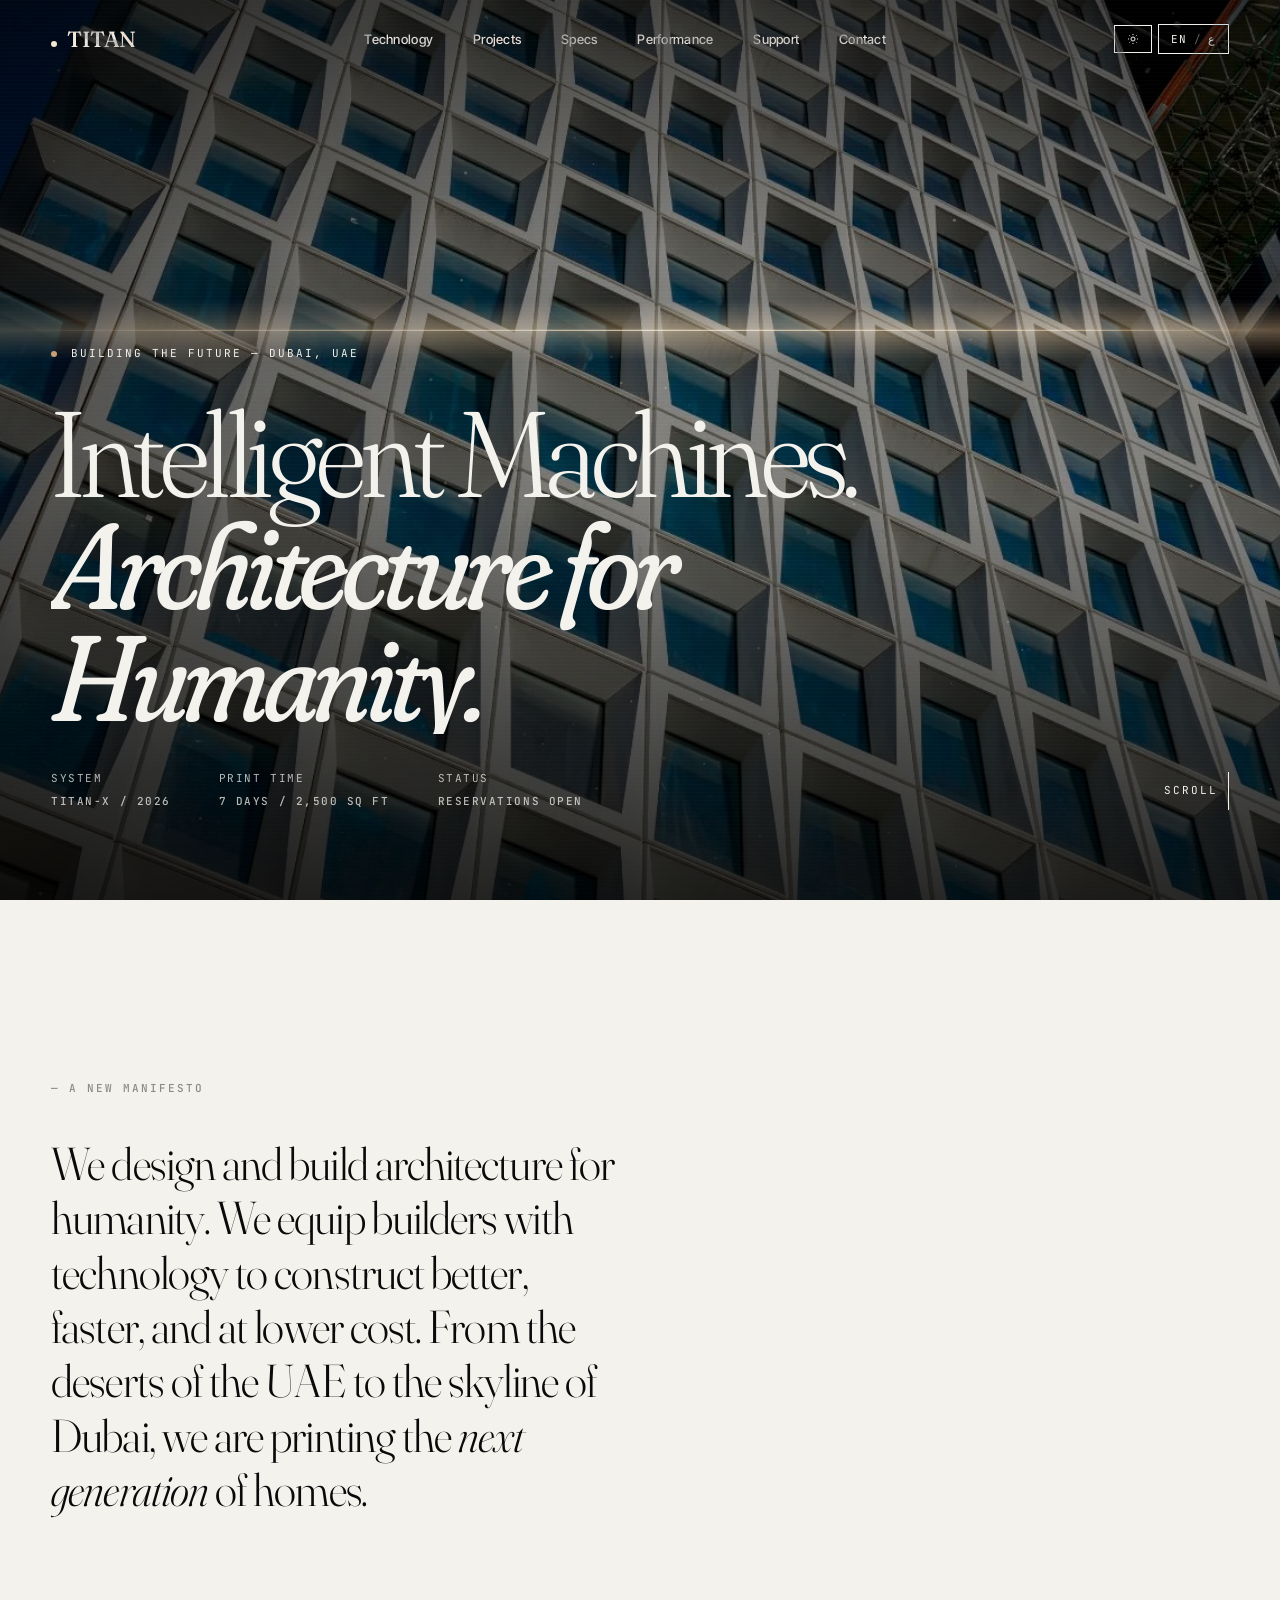
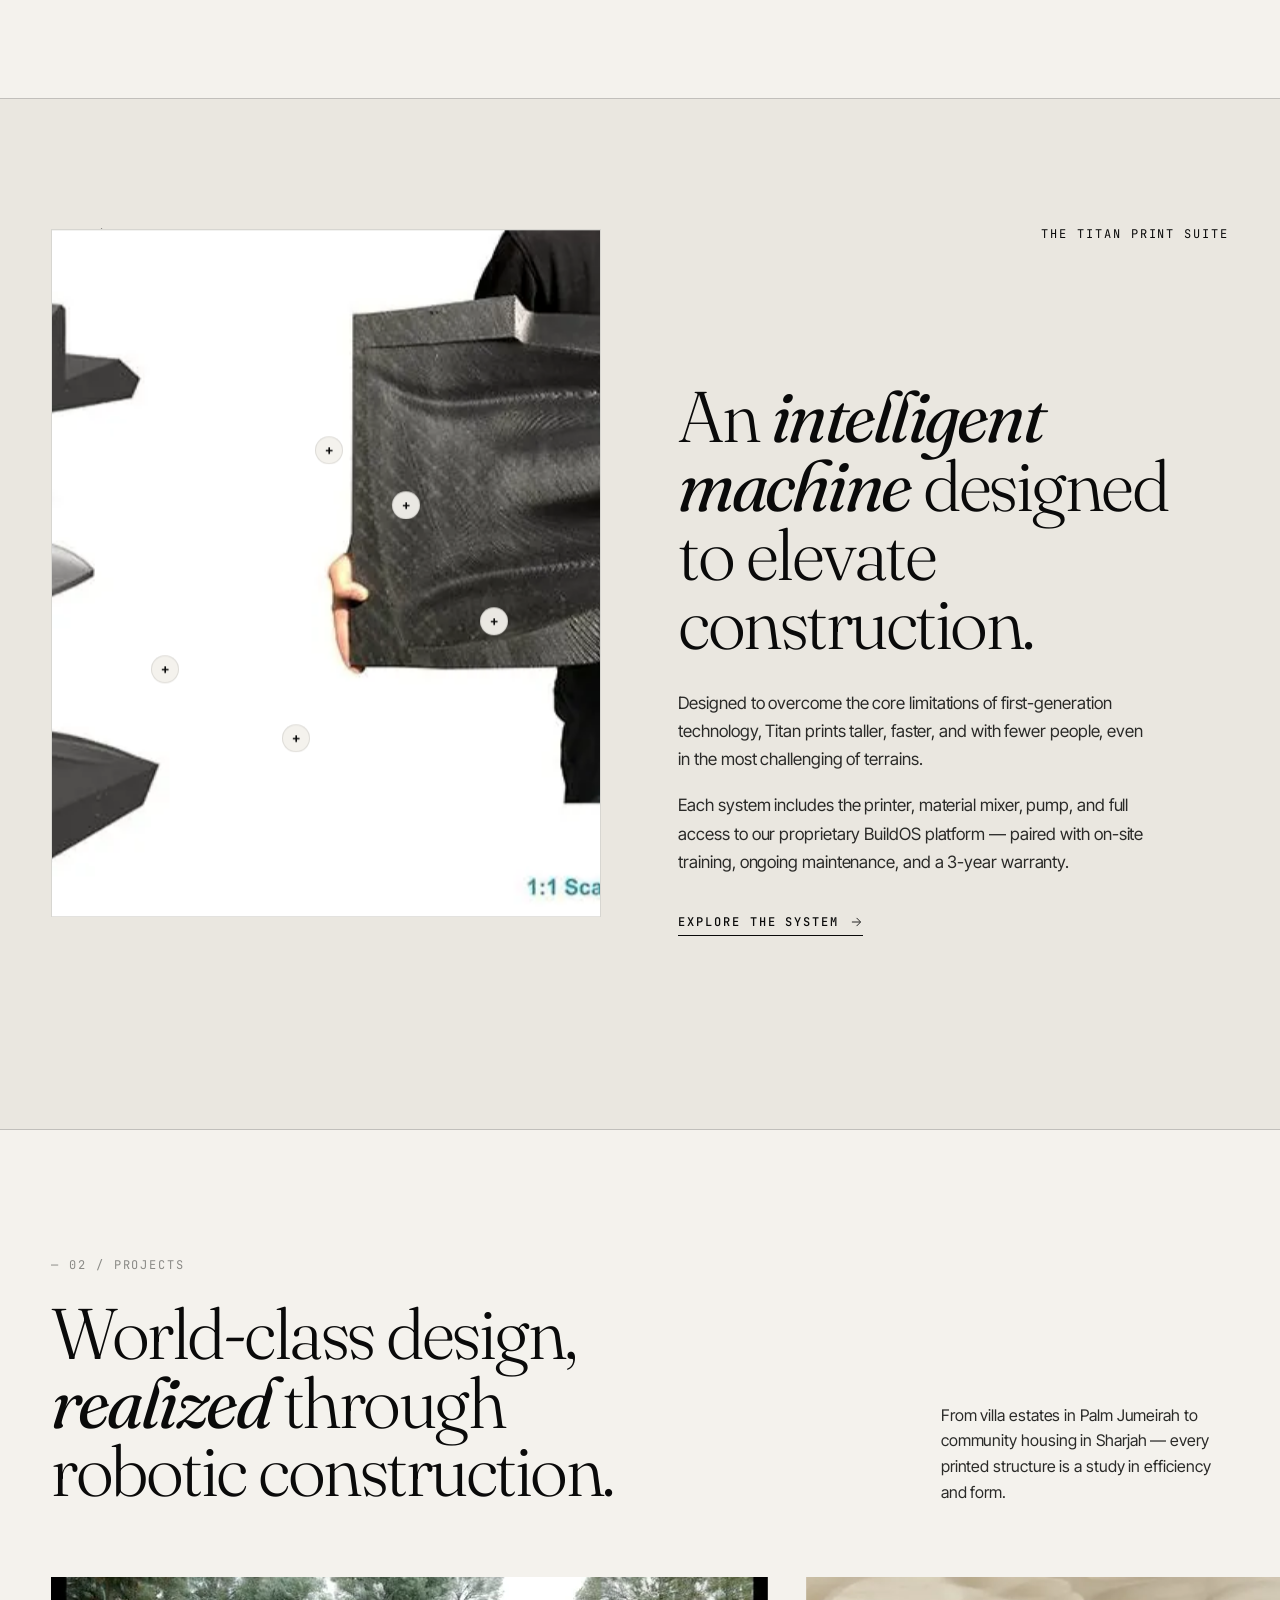
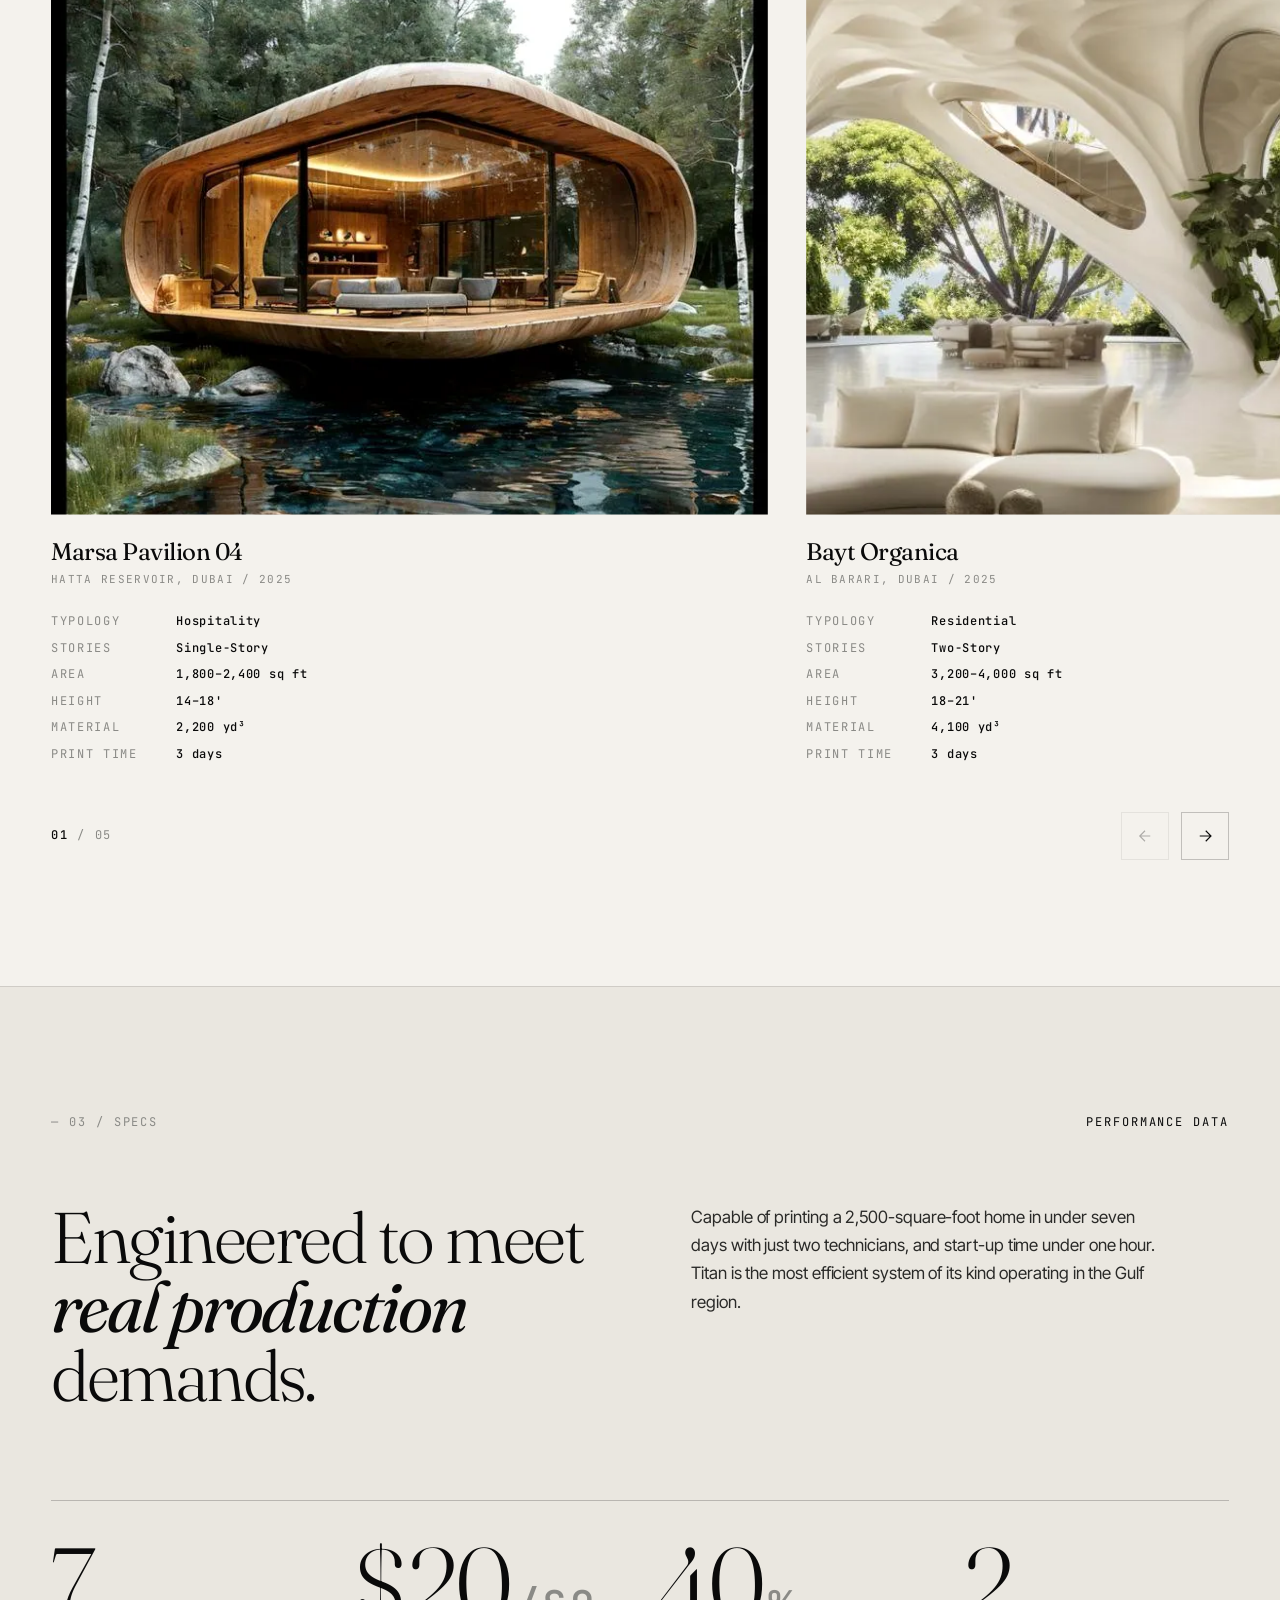
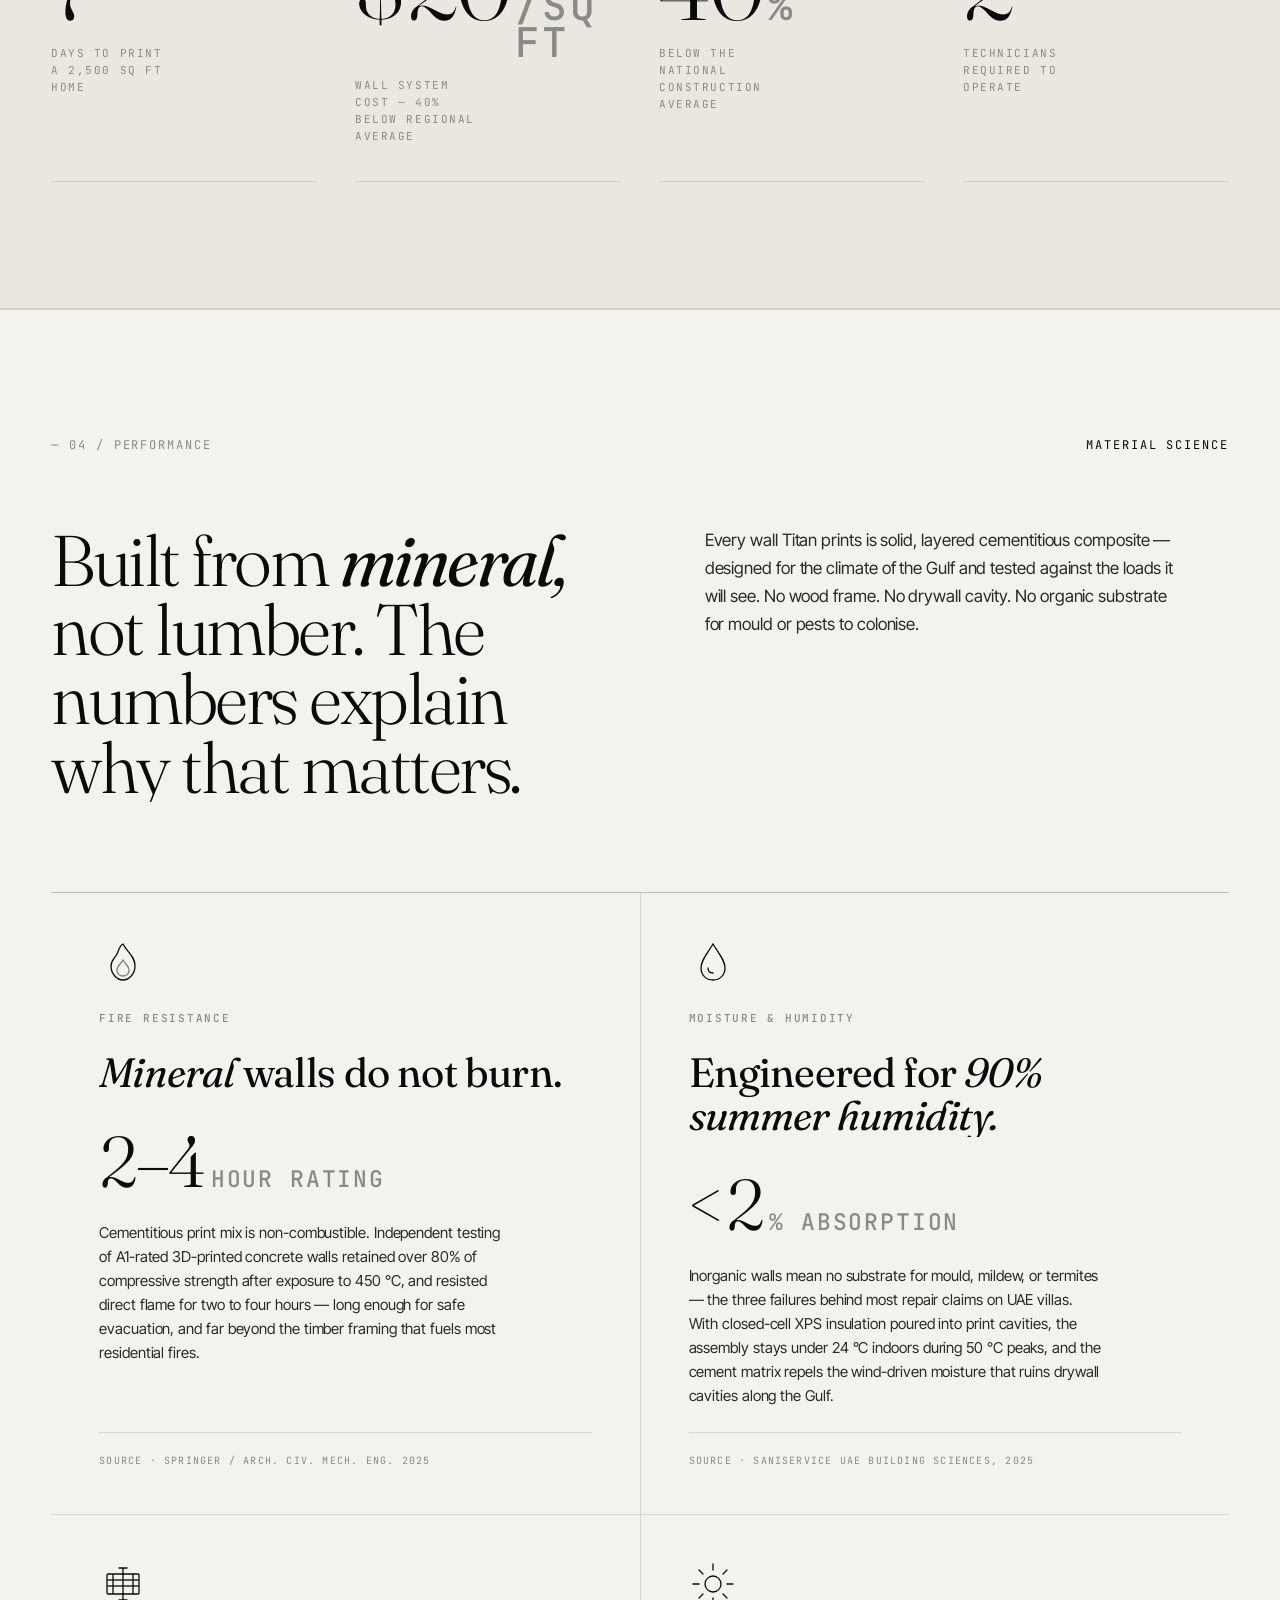
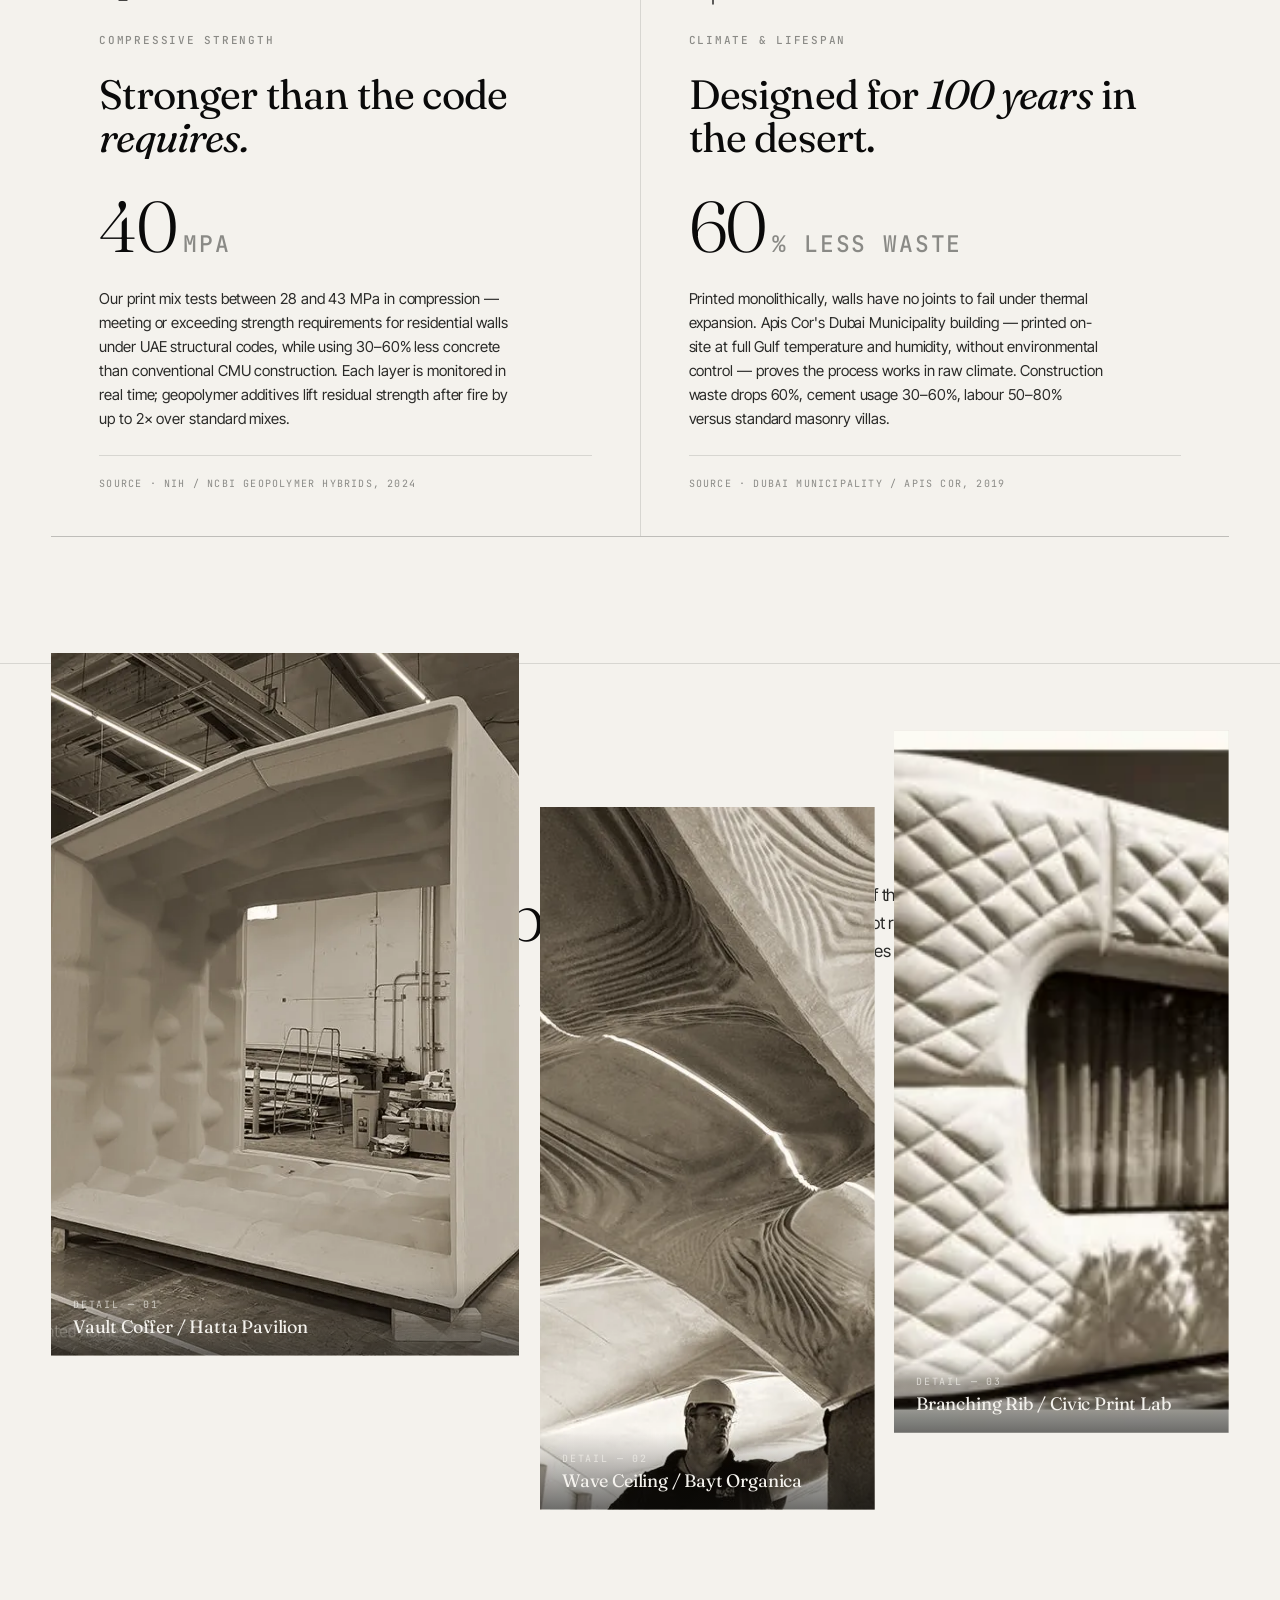
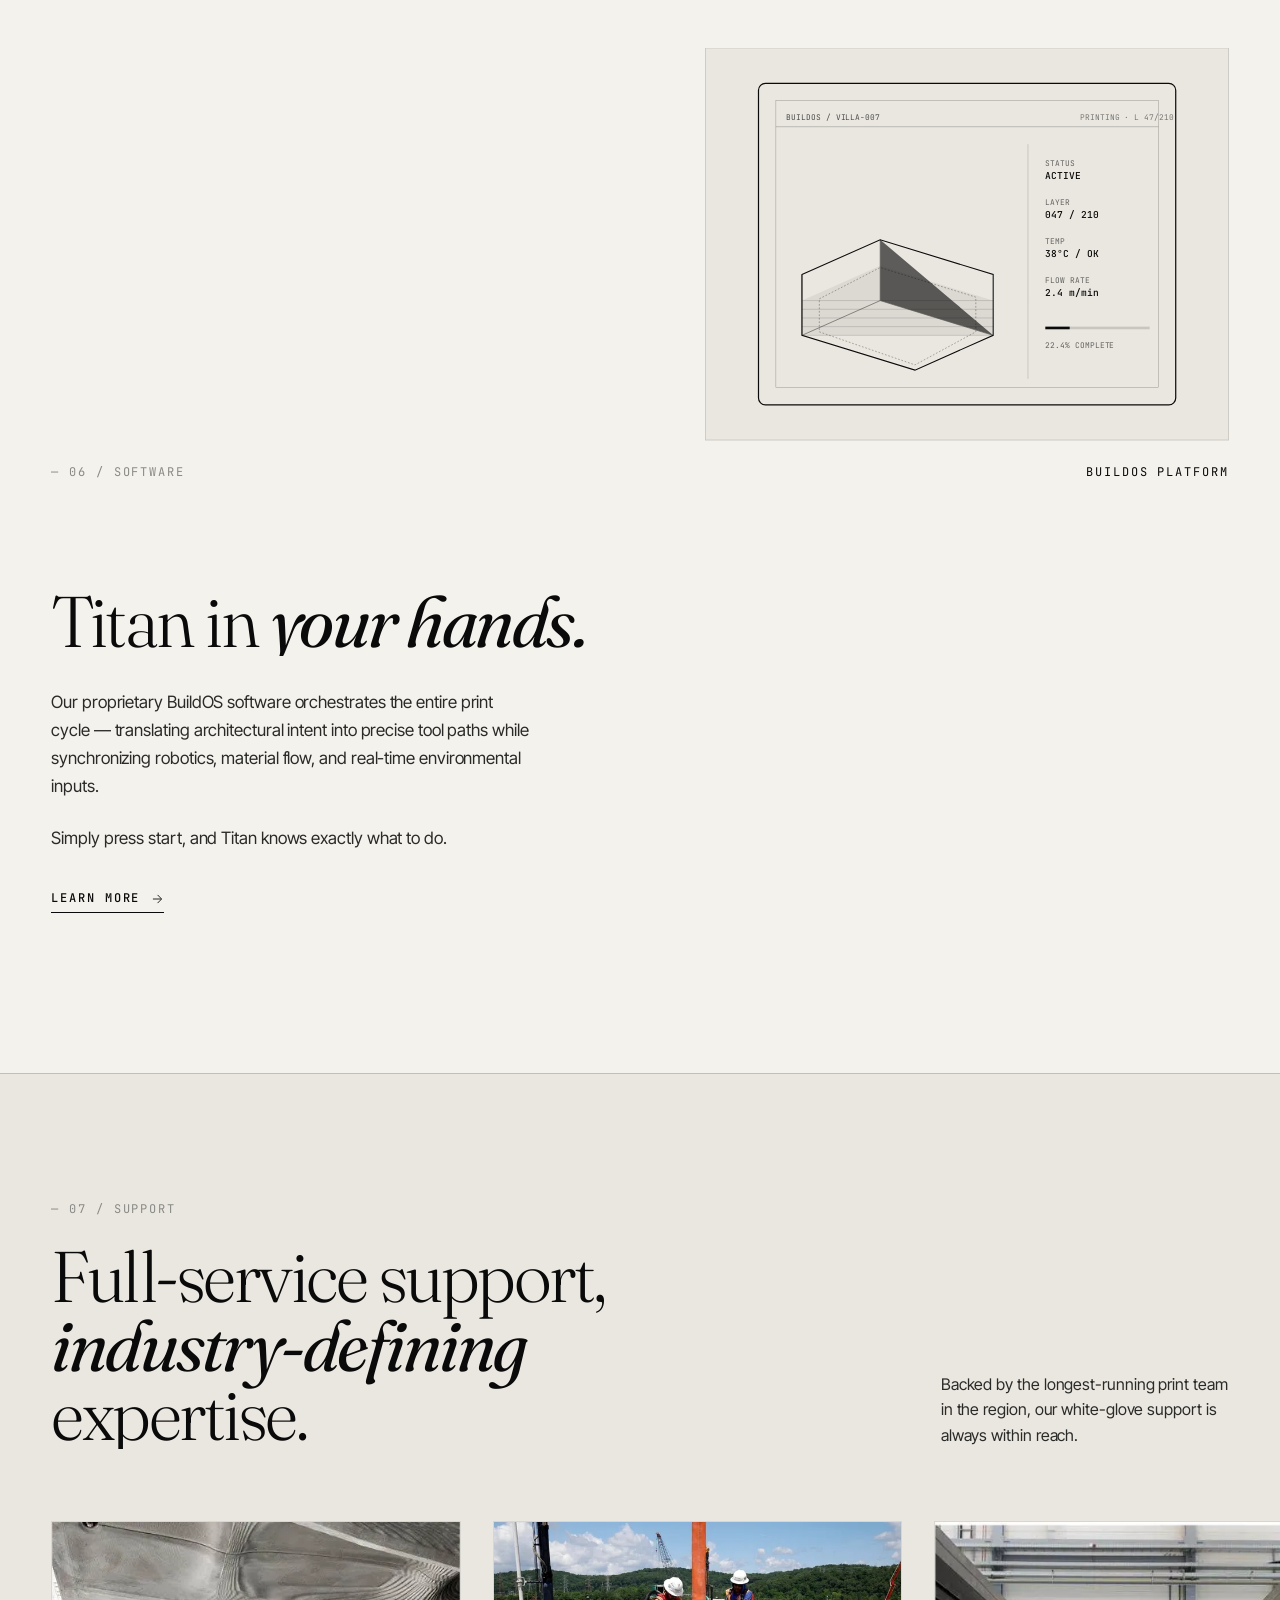
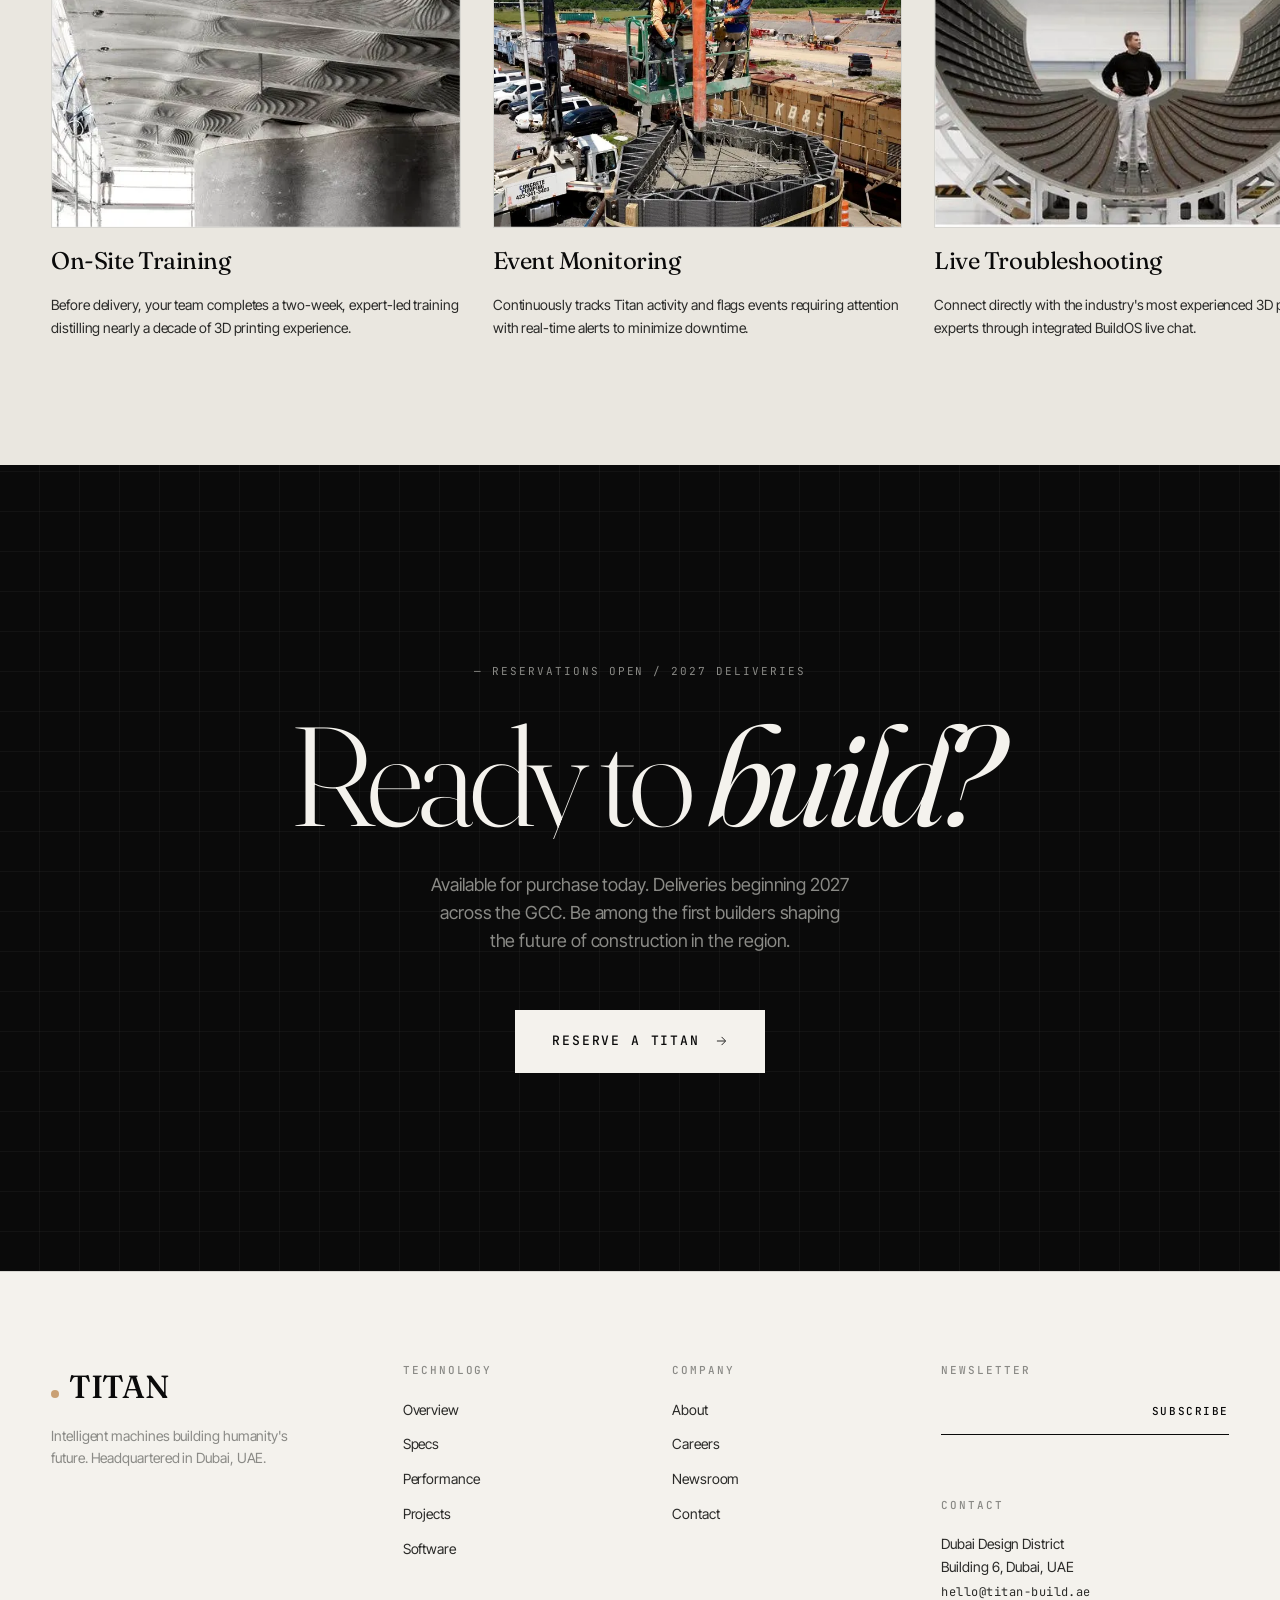
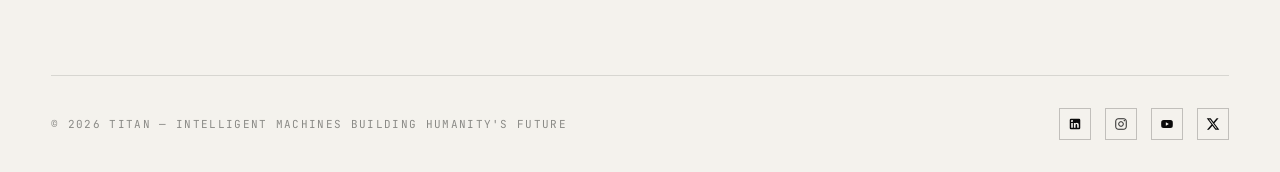
==== commit 7ba82329: "Add files via upload" ====
--- a/index.html
+++ b/index.html
@@ -667,6 +667,124 @@
   max-width:18ch;
 }
 
+/* ─────────── PERFORMANCE ─────────── */
+.performance{
+  background:var(--bg);
+  padding:clamp(80px,14vh,180px) clamp(20px,4vw,56px);
+  border-top:1px solid var(--line);
+}
+.performance-inner{
+  max-width:var(--maxw);
+  margin:0 auto;
+}
+.performance-head{
+  display:grid;
+  grid-template-columns:1.1fr 1fr;
+  gap:clamp(40px,6vw,100px);
+  align-items:start;
+  margin-bottom:clamp(60px,10vh,100px);
+}
+@media (max-width:880px){ .performance-head{ grid-template-columns:1fr; } }
+.performance-head h2{
+  font-family:var(--font-display);
+  font-weight:300;
+  font-size:clamp(40px,5.6vw,80px);
+  line-height:0.96;
+  letter-spacing:-0.035em;
+}
+.performance-head h2 em{ font-style:italic; font-weight:400; }
+.performance-head p{
+  font-size:17px;
+  color:var(--ink-soft);
+  max-width:48ch;
+  line-height:1.65;
+}
+.perf-grid{
+  display:grid;
+  grid-template-columns:repeat(2,1fr);
+  gap:1px;
+  background:var(--line);
+  border-top:1px solid var(--line);
+  border-bottom:1px solid var(--line);
+}
+@media (max-width:880px){ .perf-grid{ grid-template-columns:1fr; } }
+.perf-tile{
+  background:var(--bg);
+  padding:clamp(36px,5vh,60px) clamp(28px,4vw,48px);
+  display:flex;
+  flex-direction:column;
+  gap:24px;
+  position:relative;
+  overflow:hidden;
+  transition:background .4s var(--ease);
+}
+.perf-tile:hover{ background:var(--bg-2); }
+.perf-tile-icon{
+  width:48px; height:48px;
+  position:relative;
+}
+.perf-tile-icon svg{
+  width:100%; height:100%;
+  stroke:var(--ink);
+  stroke-width:1.3;
+  fill:none;
+  transition:stroke .3s var(--ease);
+}
+.perf-tile:hover .perf-tile-icon svg{ stroke:var(--warm,#C9A074); }
+.perf-tile-eyebrow{
+  font-family:var(--font-mono);
+  font-size:11px;
+  letter-spacing:0.16em;
+  text-transform:uppercase;
+  color:var(--muted);
+  font-weight:500;
+}
+.perf-tile h3{
+  font-family:var(--font-display);
+  font-weight:400;
+  font-size:clamp(28px,3.2vw,42px);
+  line-height:1.05;
+  letter-spacing:-0.02em;
+  max-width:18ch;
+}
+.perf-tile h3 em{ font-style:italic; }
+.perf-tile-stat{
+  font-family:var(--font-display);
+  font-weight:300;
+  font-size:clamp(46px,5.6vw,80px);
+  line-height:1;
+  letter-spacing:-0.03em;
+  color:var(--ink);
+  margin-top:8px;
+  display:flex;
+  align-items:baseline;
+  gap:6px;
+}
+.perf-tile-stat .unit{
+  font-family:var(--font-mono);
+  font-weight:500;
+  font-size:0.32em;
+  letter-spacing:0.08em;
+  color:var(--muted);
+  text-transform:uppercase;
+}
+.perf-tile p{
+  font-size:15px;
+  line-height:1.6;
+  color:var(--ink-soft);
+  max-width:46ch;
+}
+.perf-tile-source{
+  margin-top:auto;
+  font-family:var(--font-mono);
+  font-size:10px;
+  letter-spacing:0.12em;
+  text-transform:uppercase;
+  color:var(--muted);
+  padding-top:20px;
+  border-top:1px solid var(--line);
+}
+
 /* ─────────── MATERIALS ─────────── */
 .materials{
   background:var(--bg);
@@ -1044,6 +1162,7 @@
     <a href="#technology" data-i18n="nav.tech">Technology</a>
     <a href="#projects" data-i18n="nav.projects">Projects</a>
     <a href="#specs" data-i18n="nav.specs">Specs</a>
+    <a href="#performance" data-i18n="nav.perf">Performance</a>
     <a href="#support" data-i18n="nav.support">Support</a>
     <a href="#contact" data-i18n="nav.contact">Contact</a>
   </div>
@@ -1075,6 +1194,7 @@
     <a href="#technology" data-i18n="nav.tech">Technology</a>
     <a href="#projects" data-i18n="nav.projects">Projects</a>
     <a href="#specs" data-i18n="nav.specs">Specs</a>
+    <a href="#performance" data-i18n="nav.perf">Performance</a>
     <a href="#support" data-i18n="nav.support">Support</a>
     <a href="#contact" data-i18n="nav.contact">Contact</a>
   </nav>
@@ -1227,11 +1347,102 @@
   </div>
 </section>
 
+<!-- ─────────── PERFORMANCE / MATERIAL SCIENCE ─────────── -->
+<section class="performance" id="performance">
+  <div class="performance-inner">
+    <div class="section-head">
+      <span class="num reveal" data-i18n="perf.num">— 04 / PERFORMANCE</span>
+      <span class="label reveal" data-i18n="perf.label">MATERIAL SCIENCE</span>
+    </div>
+    <div class="performance-head">
+      <h2 class="reveal-line"><span data-i18n="perf.title">Built from <em>mineral,</em> not lumber. The numbers explain why that matters.</span></h2>
+      <p class="reveal reveal-delay-1" data-i18n="perf.desc">Every wall Titan prints is solid, layered cementitious composite — designed for the climate of the Gulf and tested against the loads it will see. No wood frame. No drywall cavity. No organic substrate for mould or pests to colonise.</p>
+    </div>
+
+    <div class="perf-grid">
+      <!-- Fire -->
+      <div class="perf-tile reveal">
+        <div class="perf-tile-icon">
+          <svg viewBox="0 0 48 48" xmlns="http://www.w3.org/2000/svg">
+            <path d="M24 6 C 28 14, 36 18, 36 28 C 36 36, 30 42, 24 42 C 18 42, 12 36, 12 28 C 12 22, 16 20, 18 16 C 20 12, 20 8, 24 6 Z"/>
+            <path d="M24 22 C 26 26, 30 28, 30 32 C 30 36, 27 38, 24 38 C 21 38, 18 36, 18 32 C 18 28, 22 26, 24 22 Z" opacity="0.5"/>
+          </svg>
+        </div>
+        <span class="perf-tile-eyebrow" data-i18n="perf.fire.eyebrow">FIRE RESISTANCE</span>
+        <h3 class="reveal-line"><span data-i18n="perf.fire.title"><em>Mineral</em> walls do not burn.</span></h3>
+        <div class="perf-tile-stat"><span data-i18n="perf.fire.stat">2–4</span><span class="unit" data-i18n="perf.fire.unit">hour rating</span></div>
+        <p data-i18n="perf.fire.desc">Cementitious print mix is non-combustible. Independent testing of A1-rated 3D-printed concrete walls retained over 80% of compressive strength after exposure to 450 °C, and resisted direct flame for two to four hours — long enough for safe evacuation, and far beyond the timber framing that fuels most residential fires.</p>
+        <div class="perf-tile-source" data-i18n="perf.fire.source">SOURCE · Springer / Arch. Civ. Mech. Eng. 2025</div>
+      </div>
+
+      <!-- Moisture -->
+      <div class="perf-tile reveal reveal-delay-1">
+        <div class="perf-tile-icon">
+          <svg viewBox="0 0 48 48" xmlns="http://www.w3.org/2000/svg">
+            <path d="M24 6 C 18 16, 12 22, 12 30 C 12 37, 17 42, 24 42 C 31 42, 36 37, 36 30 C 36 22, 30 16, 24 6 Z"/>
+            <path d="M19 30 C 19 33, 21 35, 24 35" stroke-linecap="round"/>
+          </svg>
+        </div>
+        <span class="perf-tile-eyebrow" data-i18n="perf.moisture.eyebrow">MOISTURE &amp; HUMIDITY</span>
+        <h3 class="reveal-line"><span data-i18n="perf.moisture.title">Engineered for <em>90% summer humidity.</em></span></h3>
+        <div class="perf-tile-stat">&lt;<span class="counter" data-to="2">0</span><span class="unit" data-i18n="perf.moisture.unit">% absorption</span></div>
+        <p data-i18n="perf.moisture.desc">Inorganic walls mean no substrate for mould, mildew, or termites — the three failures behind most repair claims on UAE villas. With closed-cell XPS insulation poured into print cavities, the assembly stays under 24 °C indoors during 50 °C peaks, and the cement matrix repels the wind-driven moisture that ruins drywall cavities along the Gulf.</p>
+        <div class="perf-tile-source" data-i18n="perf.moisture.source">SOURCE · Saniservice UAE Building Sciences, 2025</div>
+      </div>
+
+      <!-- Strength -->
+      <div class="perf-tile reveal reveal-delay-2">
+        <div class="perf-tile-icon">
+          <svg viewBox="0 0 48 48" xmlns="http://www.w3.org/2000/svg">
+            <rect x="8" y="14" width="32" height="20" rx="1"/>
+            <line x1="8" y1="20" x2="40" y2="20"/>
+            <line x1="8" y1="26" x2="40" y2="26"/>
+            <line x1="14" y1="14" x2="14" y2="34"/>
+            <line x1="24" y1="14" x2="24" y2="34"/>
+            <line x1="34" y1="14" x2="34" y2="34"/>
+            <line x1="20" y1="8" x2="28" y2="8" stroke-linecap="round"/>
+            <line x1="24" y1="8" x2="24" y2="14"/>
+            <line x1="20" y1="40" x2="28" y2="40" stroke-linecap="round"/>
+            <line x1="24" y1="40" x2="24" y2="34"/>
+          </svg>
+        </div>
+        <span class="perf-tile-eyebrow" data-i18n="perf.strength.eyebrow">COMPRESSIVE STRENGTH</span>
+        <h3 class="reveal-line"><span data-i18n="perf.strength.title">Stronger than the code <em>requires.</em></span></h3>
+        <div class="perf-tile-stat"><span class="counter" data-to="40">0</span><span class="unit">MPa</span></div>
+        <p data-i18n="perf.strength.desc">Our print mix tests between 28 and 43 MPa in compression — meeting or exceeding strength requirements for residential walls under UAE structural codes, while using 30–60% less concrete than conventional CMU construction. Each layer is monitored in real time; geopolymer additives lift residual strength after fire by up to 2× over standard mixes.</p>
+        <div class="perf-tile-source" data-i18n="perf.strength.source">SOURCE · NIH / NCBI Geopolymer Hybrids, 2024</div>
+      </div>
+
+      <!-- Climate / Sustainability -->
+      <div class="perf-tile reveal reveal-delay-3">
+        <div class="perf-tile-icon">
+          <svg viewBox="0 0 48 48" xmlns="http://www.w3.org/2000/svg">
+            <circle cx="24" cy="24" r="8"/>
+            <line x1="24" y1="4" x2="24" y2="10" stroke-linecap="round"/>
+            <line x1="24" y1="38" x2="24" y2="44" stroke-linecap="round"/>
+            <line x1="4" y1="24" x2="10" y2="24" stroke-linecap="round"/>
+            <line x1="38" y1="24" x2="44" y2="24" stroke-linecap="round"/>
+            <line x1="10" y1="10" x2="14" y2="14" stroke-linecap="round"/>
+            <line x1="34" y1="34" x2="38" y2="38" stroke-linecap="round"/>
+            <line x1="10" y1="38" x2="14" y2="34" stroke-linecap="round"/>
+            <line x1="34" y1="14" x2="38" y2="10" stroke-linecap="round"/>
+          </svg>
+        </div>
+        <span class="perf-tile-eyebrow" data-i18n="perf.climate.eyebrow">CLIMATE &amp; LIFESPAN</span>
+        <h3 class="reveal-line"><span data-i18n="perf.climate.title">Designed for <em>100 years</em> in the desert.</span></h3>
+        <div class="perf-tile-stat"><span class="counter" data-to="60">0</span><span class="unit">% less waste</span></div>
+        <p data-i18n="perf.climate.desc">Printed monolithically, walls have no joints to fail under thermal expansion. Apis Cor's Dubai Municipality building — printed on-site at full Gulf temperature and humidity, without environmental control — proves the process works in raw climate. Construction waste drops 60%, cement usage 30–60%, labour 50–80% versus standard masonry villas.</p>
+        <div class="perf-tile-source" data-i18n="perf.climate.source">SOURCE · Dubai Municipality / Apis Cor, 2019</div>
+      </div>
+    </div>
+  </div>
+</section>
+
 <!-- ─────────── MATERIALS / TEXTURE ─────────── -->
 <section class="materials" id="materials">
   <div class="materials-inner">
     <div class="section-head">
-      <span class="num reveal" data-i18n="mat.num">— 04 / MATERIALS</span>
+      <span class="num reveal" data-i18n="mat.num">— 05 / MATERIALS</span>
       <span class="label reveal" data-i18n="mat.label">FORM &amp; SURFACE</span>
     </div>
     <div class="materials-head">
@@ -1267,7 +1478,7 @@
 <!-- ─────────── SOFTWARE ─────────── -->
 <section class="section software">
   <div class="section-head">
-    <span class="num reveal" data-i18n="sw.num">— 05 / SOFTWARE</span>
+    <span class="num reveal" data-i18n="sw.num">— 06 / SOFTWARE</span>
     <span class="label reveal" data-i18n="sw.label">BUILDOS PLATFORM</span>
   </div>
   <div class="software-grid">
@@ -1331,7 +1542,7 @@
 <section class="support" id="support">
   <div class="section-head">
     <div>
-      <div class="num reveal" style="margin-bottom:24px;" data-i18n="sup.num">— 06 / SUPPORT</div>
+      <div class="num reveal" style="margin-bottom:24px;" data-i18n="sup.num">— 07 / SUPPORT</div>
       <h2 class="projects-title reveal-line"><span data-i18n="sup.title">Full-service support, <em>industry-defining</em> expertise.</span></h2>
     </div>
     <div class="reveal reveal-delay-1" style="max-width:32ch; align-self:flex-end;">
@@ -1372,6 +1583,7 @@
         <ul>
           <li><a href="#technology" data-i18n="footer.l1">Overview</a></li>
           <li><a href="#specs" data-i18n="footer.l2">Specs</a></li>
+          <li><a href="#performance" data-i18n="footer.lp">Performance</a></li>
           <li><a href="#projects" data-i18n="footer.l3">Projects</a></li>
           <li><a href="#support" data-i18n="footer.l4">Software</a></li>
         </ul>
@@ -1419,6 +1631,7 @@
     "nav.tech":"Technology",
     "nav.projects":"Projects",
     "nav.specs":"Specs",
+    "nav.perf":"Performance",
     "nav.support":"Support",
     "nav.contact":"Contact",
     "nav.menu":"Menu",
@@ -1462,14 +1675,42 @@
     "spec.l3":"Below the national construction average",
     "spec.l4":"Technicians required to operate",
 
-    "sw.num":"— 05 / SOFTWARE",
+    "perf.num":"— 04 / PERFORMANCE",
+    "perf.label":"MATERIAL SCIENCE",
+    "perf.title":"Built from <em>mineral,</em> not lumber. The numbers explain why that matters.",
+    "perf.desc":"Every wall Titan prints is solid, layered cementitious composite — designed for the climate of the Gulf and tested against the loads it will see. No wood frame. No drywall cavity. No organic substrate for mould or pests to colonise.",
+
+    "perf.fire.eyebrow":"FIRE RESISTANCE",
+    "perf.fire.title":"<em>Mineral</em> walls do not burn.",
+    "perf.fire.stat":"2–4",
+    "perf.fire.unit":"hour rating",
+    "perf.fire.desc":"Cementitious print mix is non-combustible. Independent testing of A1-rated 3D-printed concrete walls retained over 80% of compressive strength after exposure to 450 °C, and resisted direct flame for two to four hours — long enough for safe evacuation, and far beyond the timber framing that fuels most residential fires.",
+    "perf.fire.source":"SOURCE · Springer / Arch. Civ. Mech. Eng. 2025",
+
+    "perf.moisture.eyebrow":"MOISTURE & HUMIDITY",
+    "perf.moisture.title":"Engineered for <em>90% summer humidity.</em>",
+    "perf.moisture.unit":"% absorption",
+    "perf.moisture.desc":"Inorganic walls mean no substrate for mould, mildew, or termites — the three failures behind most repair claims on UAE villas. With closed-cell XPS insulation poured into print cavities, the assembly stays under 24 °C indoors during 50 °C peaks, and the cement matrix repels the wind-driven moisture that ruins drywall cavities along the Gulf.",
+    "perf.moisture.source":"SOURCE · Saniservice UAE Building Sciences, 2025",
+
+    "perf.strength.eyebrow":"COMPRESSIVE STRENGTH",
+    "perf.strength.title":"Stronger than the code <em>requires.</em>",
+    "perf.strength.desc":"Our print mix tests between 28 and 43 MPa in compression — meeting or exceeding strength requirements for residential walls under UAE structural codes, while using 30–60% less concrete than conventional CMU construction. Each layer is monitored in real time; geopolymer additives lift residual strength after fire by up to 2× over standard mixes.",
+    "perf.strength.source":"SOURCE · NIH / NCBI Geopolymer Hybrids, 2024",
+
+    "perf.climate.eyebrow":"CLIMATE & LIFESPAN",
+    "perf.climate.title":"Designed for <em>100 years</em> in the desert.",
+    "perf.climate.desc":"Printed monolithically, walls have no joints to fail under thermal expansion. Apis Cor's Dubai Municipality building — printed on-site at full Gulf temperature and humidity, without environmental control — proves the process works in raw climate. Construction waste drops 60%, cement usage 30–60%, labour 50–80% versus standard masonry villas.",
+    "perf.climate.source":"SOURCE · Dubai Municipality / Apis Cor, 2019",
+
+    "sw.num":"— 06 / SOFTWARE",
     "sw.label":"BUILDOS PLATFORM",
     "sw.title":"Titan in <em>your hands.</em>",
     "sw.p1":"Our proprietary BuildOS software orchestrates the entire print cycle — translating architectural intent into precise tool paths while synchronizing robotics, material flow, and real-time environmental inputs.",
     "sw.p2":"Simply press start, and Titan knows exactly what to do.",
     "sw.cta":"Learn More",
 
-    "mat.num":"— 04 / MATERIALS",
+    "mat.num":"— 05 / MATERIALS",
     "mat.label":"FORM & SURFACE",
     "mat.title":"Surfaces shaped by <em>code,</em> not moulds.",
     "mat.desc":"Each layer is a record of the print path — geometry that traditional casting cannot reach. Concrete becomes textile, structure becomes ornament.",
@@ -1480,7 +1721,7 @@
     "mat.cap3.label":"DETAIL — 03",
     "mat.cap3.text":"Branching Rib / Civic Print Lab",
 
-    "sup.num":"— 06 / SUPPORT",
+    "sup.num":"— 07 / SUPPORT",
     "sup.title":"Full-service support, <em>industry-defining</em> expertise.",
     "sup.desc":"Backed by the longest-running print team in the region, our white-glove support is always within reach.",
 
@@ -1492,7 +1733,7 @@
     "footer.tagline":"Intelligent machines building humanity's future. Headquartered in Dubai, UAE.",
     "footer.col1":"Technology",
     "footer.col2":"Company",
-    "footer.l1":"Overview","footer.l2":"Specs","footer.l3":"Projects","footer.l4":"Software",
+    "footer.l1":"Overview","footer.l2":"Specs","footer.lp":"Performance","footer.l3":"Projects","footer.l4":"Software",
     "footer.l5":"About","footer.l6":"Careers","footer.l7":"Newsroom","footer.l8":"Contact",
     "footer.newsletter":"Newsletter",
     "footer.email":"Your email",
@@ -1508,6 +1749,7 @@
     "nav.tech":"التقنية",
     "nav.projects":"المشاريع",
     "nav.specs":"المواصفات",
+    "nav.perf":"الأداء",
     "nav.support":"الدعم",
     "nav.contact":"تواصل",
     "nav.menu":"القائمة",
@@ -1551,14 +1793,42 @@
     "spec.l3":"دون المتوسط الوطني للبناء",
     "spec.l4":"عدد الفنّيين اللازم للتشغيل",
 
-    "sw.num":"— ٠٥ / البرنامج",
+    "perf.num":"— ٠٤ / الأداء",
+    "perf.label":"علم المواد",
+    "perf.title":"بناءٌ من <em>المعدن،</em> لا من الخشب. والأرقام تُفسّر لماذا يهمّ هذا.",
+    "perf.desc":"كل جدار يطبعه تيتان هو مركّبٌ إسمنتي صلب متعدّد الطبقات — مُصمَّم لمناخ الخليج، ومُختبَر لتحمّل الأحمال التي سيواجهها. لا إطارٌ خشبي. لا تجاويف جبسية. لا ركيزةٌ عضوية يستوطنها العفن أو الحشرات.",
+
+    "perf.fire.eyebrow":"مقاومة الحريق",
+    "perf.fire.title":"جدرانٌ <em>معدنية</em> لا تشتعل.",
+    "perf.fire.stat":"٢–٤",
+    "perf.fire.unit":"ساعة تصنيف",
+    "perf.fire.desc":"الخلطة الإسمنتية المطبوعة غير قابلة للاحتراق. اختبارات مستقلّة على جدران مطبوعة بتصنيف A1 احتفظت بأكثر من ٨٠٪ من قوّة الانضغاط بعد التعرّض لـ٤٥٠ °م، وقاومت اللهب المباشر من ساعتين إلى أربع ساعات — وقتٌ كافٍ للإخلاء الآمن، يتجاوز بكثير الإطارات الخشبية التي تُغذّي معظم الحرائق السكنية.",
+    "perf.fire.source":"المصدر · Springer / Arch. Civ. Mech. Eng. ٢٠٢٥",
+
+    "perf.moisture.eyebrow":"الرطوبة والبخار",
+    "perf.moisture.title":"مُهندَسٌ لرطوبة <em>الصيف ٩٠٪.</em>",
+    "perf.moisture.unit":"٪ امتصاص",
+    "perf.moisture.desc":"الجدران غير العضوية تعني انعدام الركيزة للعفن أو الفطريات أو النمل الأبيض — الأعطال الثلاثة وراء معظم مطالبات الإصلاح في فلل الإمارات. مع عزل XPS مغلق الخلايا داخل تجاويف الطباعة، يبقى الداخل تحت ٢٤ °م خلال ذروة ٥٠ °م، ومصفوفة الإسمنت تطرد الرطوبة المحمولة بالرياح التي تُتلف تجاويف الجبس على طول الخليج.",
+    "perf.moisture.source":"المصدر · Saniservice علوم البناء الإماراتية، ٢٠٢٥",
+
+    "perf.strength.eyebrow":"قوة الانضغاط",
+    "perf.strength.title":"أقوى ممّا تتطلّبه <em>الأكواد.</em>",
+    "perf.strength.desc":"خلطتنا تُختبر بين ٢٨ و٤٣ ميغاباسكال انضغاطًا — تُلبّي أو تتجاوز متطلّبات القوة للجدران السكنية وفق الأكواد الإنشائية الإماراتية، مع استخدام ٣٠–٦٠٪ خرسانة أقلّ من البناء التقليدي بالطوب. كل طبقة تُراقَب آنيًا؛ إضافات الجيوبوليمر ترفع القوة المتبقية بعد الحريق بضعفين على الخلطات المعيارية.",
+    "perf.strength.source":"المصدر · NIH / NCBI هجائن الجيوبوليمر، ٢٠٢٤",
+
+    "perf.climate.eyebrow":"المناخ والعمر",
+    "perf.climate.title":"مُصمَّمٌ لـ<em>مئة عام</em> في الصحراء.",
+    "perf.climate.desc":"مطبوعةٌ بشكل أحادي، الجدران بلا فواصل تنهار تحت التمدّد الحراري. مبنى بلدية دبي من Apis Cor — مطبوع في الموقع تحت حرارة الخليج ورطوبته الكاملتين، دون تحكّم بيئي — يُثبت أن العملية تنجح في المناخ الخام. نفايات البناء تنخفض ٦٠٪، استخدام الإسمنت ٣٠–٦٠٪، العمالة ٥٠–٨٠٪ مقارنةً بفلل الطوب المعيارية.",
+    "perf.climate.source":"المصدر · بلدية دبي / Apis Cor، ٢٠١٩",
+
+    "sw.num":"— ٠٦ / البرنامج",
     "sw.label":"منصّة BuildOS",
     "sw.title":"تيتان في <em>يديك.</em>",
     "sw.p1":"يُنسّق برنامجنا الخاصّ BuildOS دورة الطباعة بالكامل — يُترجم النيّة المعمارية إلى مساراتٍ دقيقة، ويُزامن الروبوتات، وتدفّق المواد، والمدخلات البيئية في الزمن الحقيقي.",
     "sw.p2":"اضغط ابدأ، وتيتان يعرف ما يجب فعله.",
     "sw.cta":"اعرف المزيد",
 
-    "mat.num":"— ٠٤ / المواد",
+    "mat.num":"— ٠٥ / المواد",
     "mat.label":"الشكل والسطح",
     "mat.title":"سطوحٌ صاغها <em>الكود،</em> لا القوالب.",
     "mat.desc":"كلّ طبقة هي سجلٌّ لمسار الطباعة — هندسةٌ لا يصلها الصبّ التقليدي. تتحوّل الخرسانة إلى نسيج، وتصبح البنية زخرفًا.",
@@ -1569,7 +1839,7 @@
     "mat.cap3.label":"تفصيل — ٠٣",
     "mat.cap3.text":"ضلعٌ متفرّع / مختبر الطباعة المدني",
 
-    "sup.num":"— ٠٦ / الدعم",
+    "sup.num":"— ٠٧ / الدعم",
     "sup.title":"دعمٌ متكامل، <em>خبرةٌ رائدة</em> في الصناعة.",
     "sup.desc":"بدعم من أقدم فريق طباعة في المنطقة، خدمتنا الراقية دائمًا في متناول يدك.",
 
@@ -1581,7 +1851,7 @@
     "footer.tagline":"آلاتٌ ذكيّة تبني مستقبل الإنسانية. مقرّنا في دبي، الإمارات.",
     "footer.col1":"التقنية",
     "footer.col2":"الشركة",
-    "footer.l1":"نظرة عامة","footer.l2":"المواصفات","footer.l3":"المشاريع","footer.l4":"البرنامج",
+    "footer.l1":"نظرة عامة","footer.l2":"المواصفات","footer.lp":"الأداء","footer.l3":"المشاريع","footer.l4":"البرنامج",
     "footer.l5":"عنّا","footer.l6":"الوظائف","footer.l7":"الأخبار","footer.l8":"تواصل",
     "footer.newsletter":"النشرة البريدية",
     "footer.email":"بريدك الإلكتروني",
@@ -1788,9 +2058,8 @@
   }, { threshold: 0.12, rootMargin: '0px 0px -6% 0px' });
   els.forEach(el=>io.observe(el));
 
-  // counters
-  const cmp = document.querySelector('.specs-grid');
-  if(cmp){
+  // counters — observe both specs and performance grids
+  document.querySelectorAll('.specs-grid, .perf-grid').forEach(cmp=>{
     const cio = new IntersectionObserver(entries=>{
       entries.forEach(e=>{
         if(e.isIntersecting){
@@ -1800,7 +2069,7 @@
       });
     }, { threshold: 0.3 });
     cio.observe(cmp);
-  }
+  });
 }
 
 function animateCounters(scope){
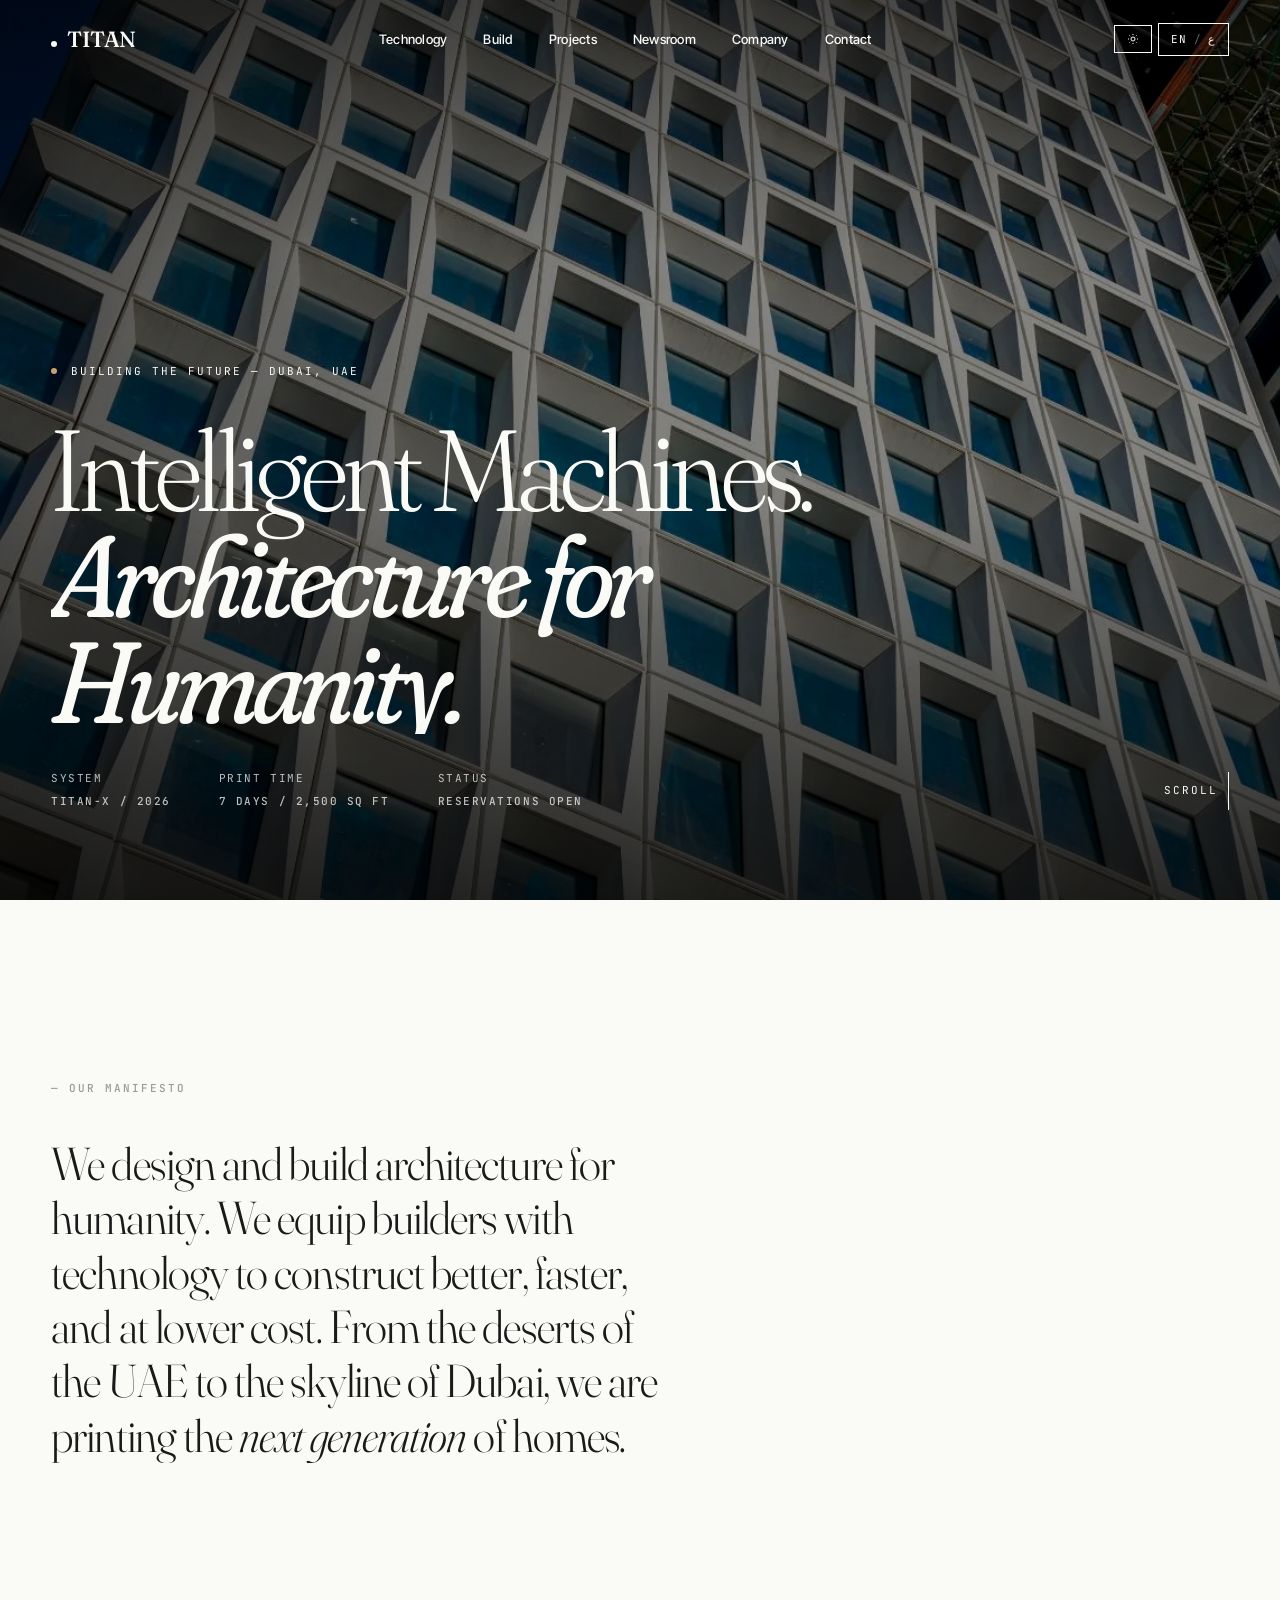
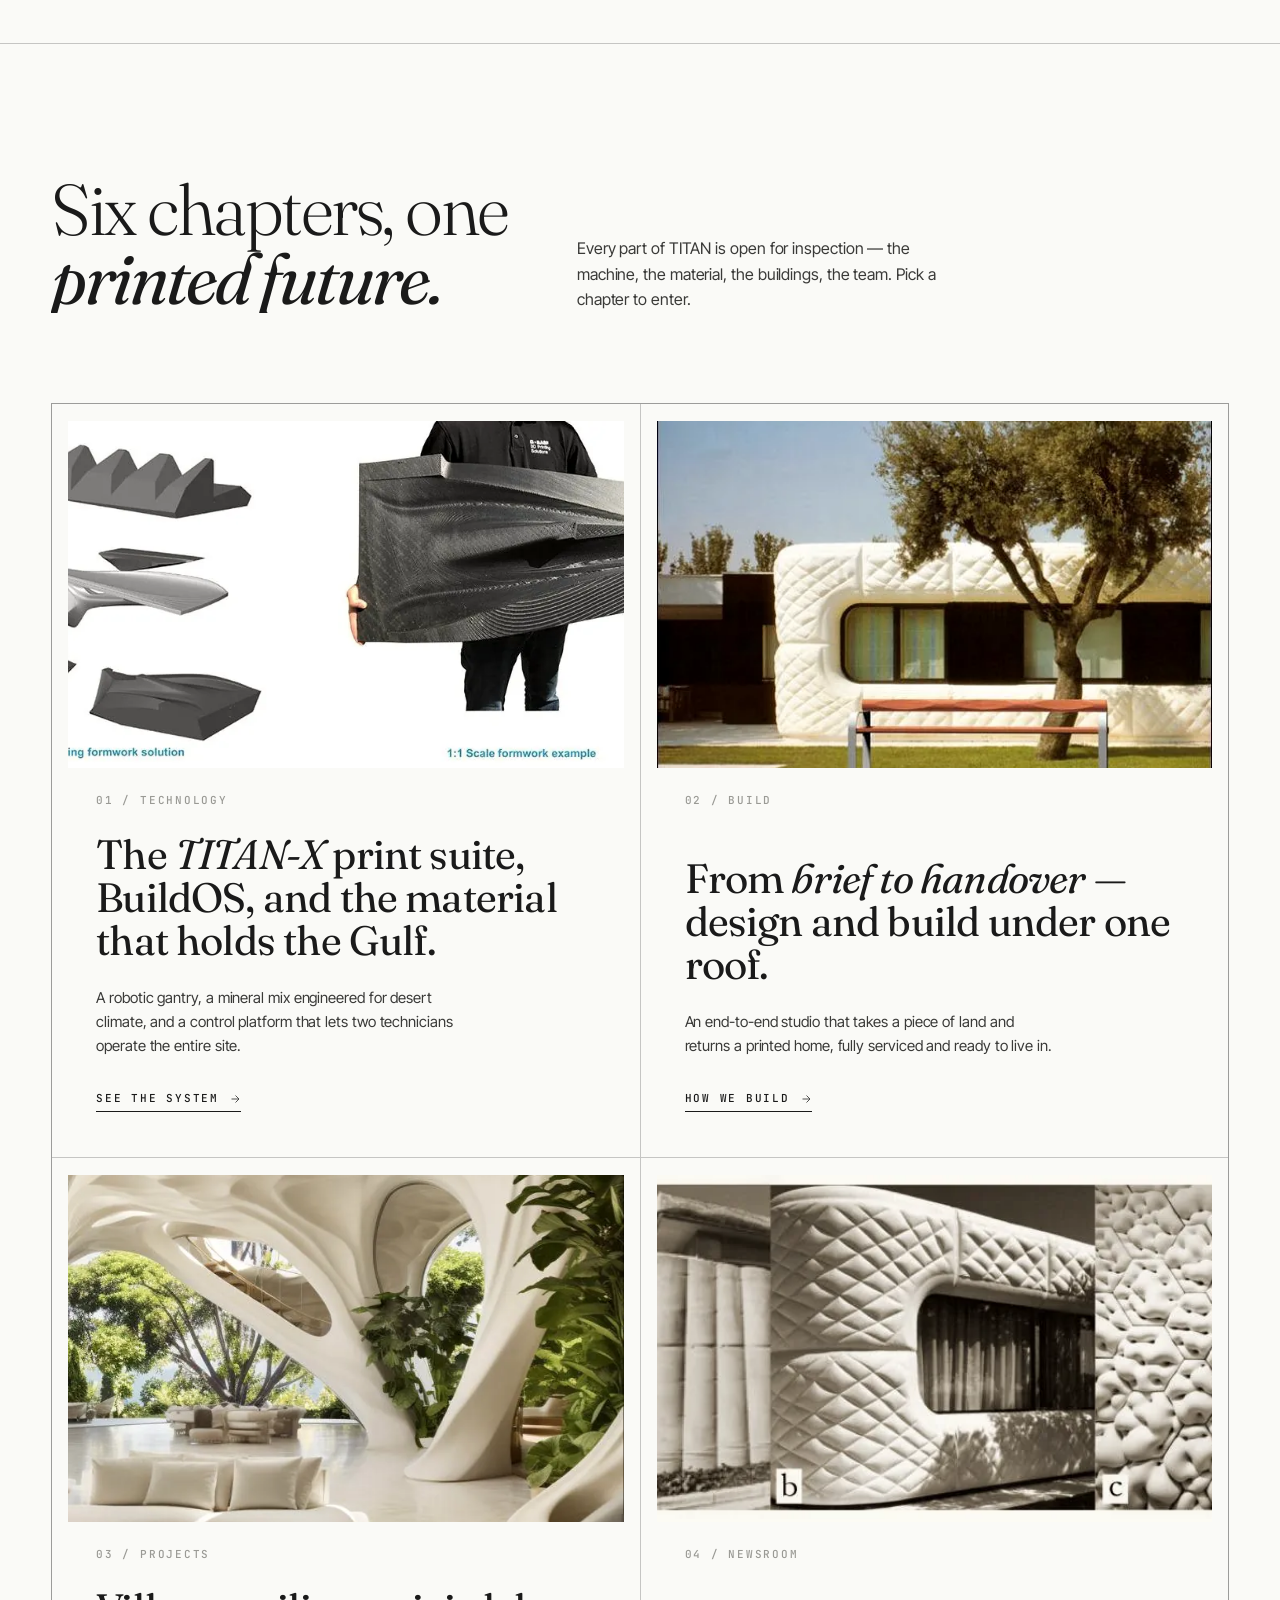
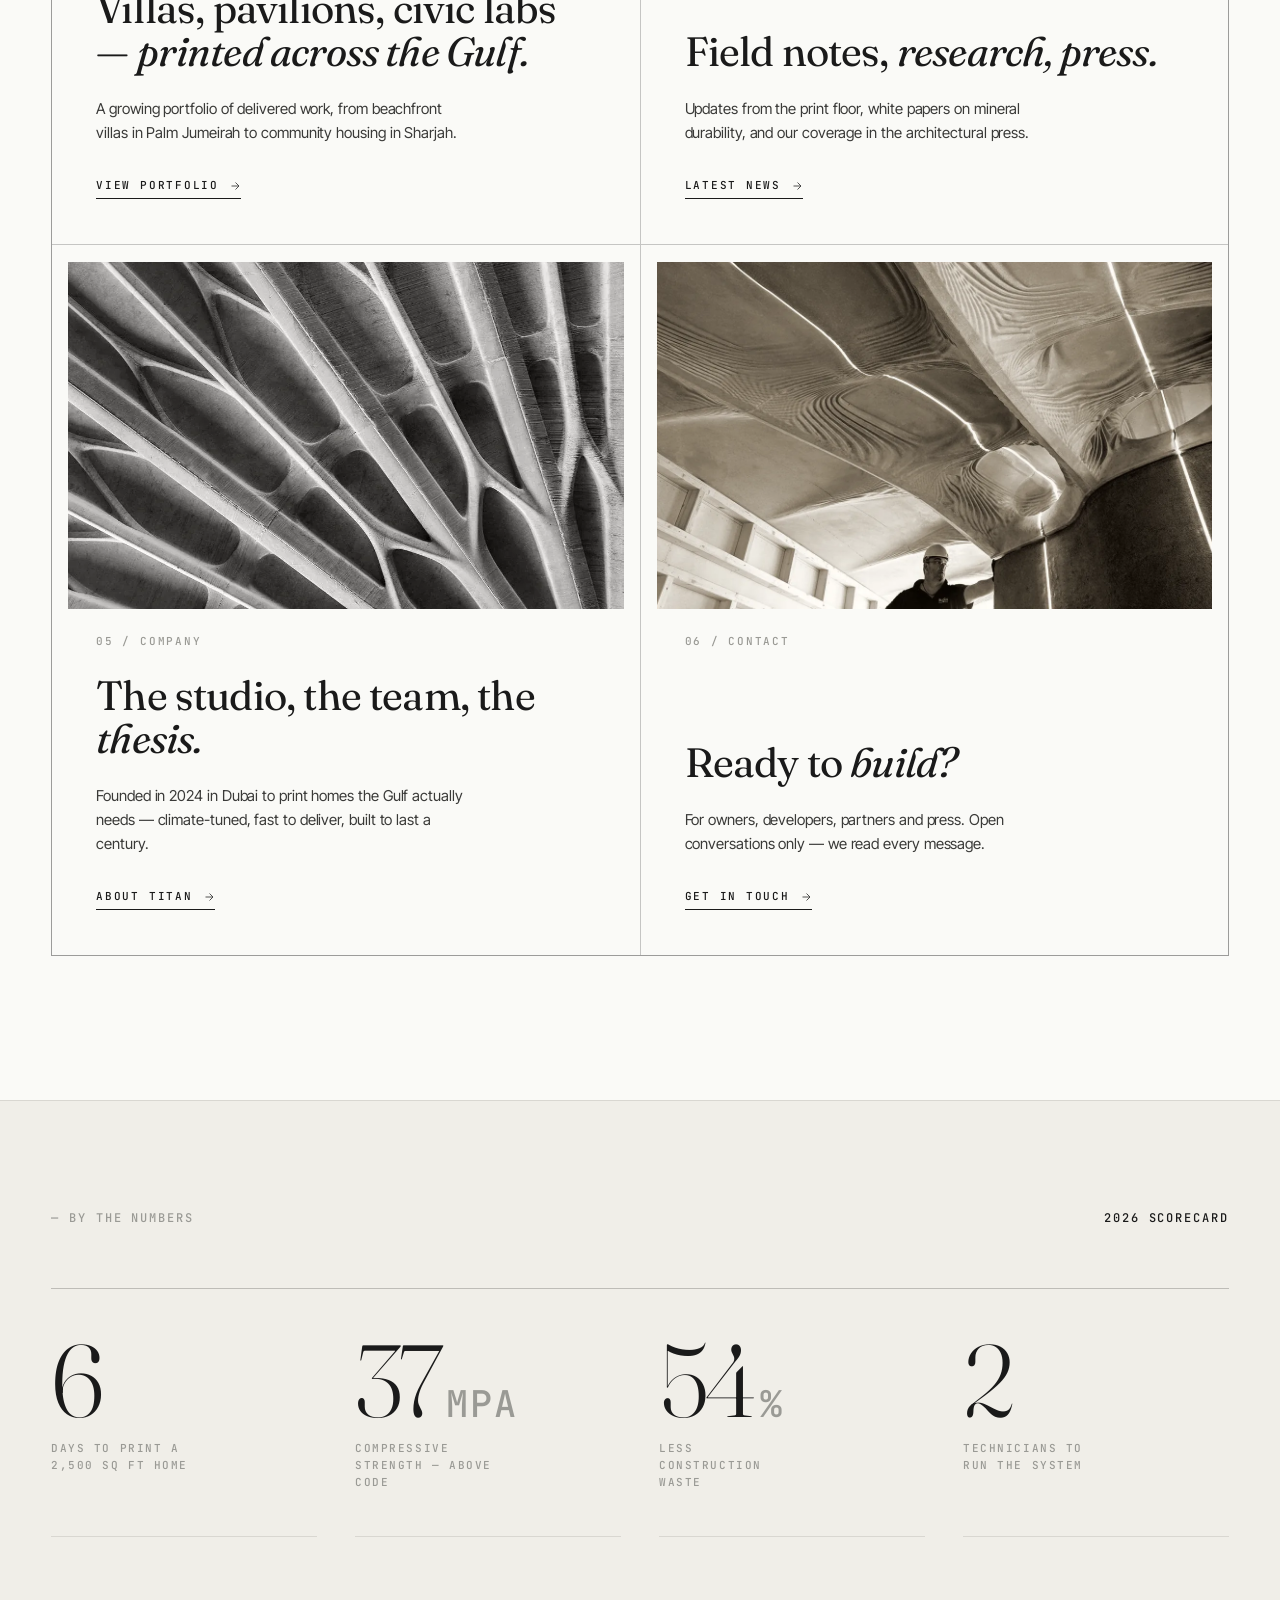
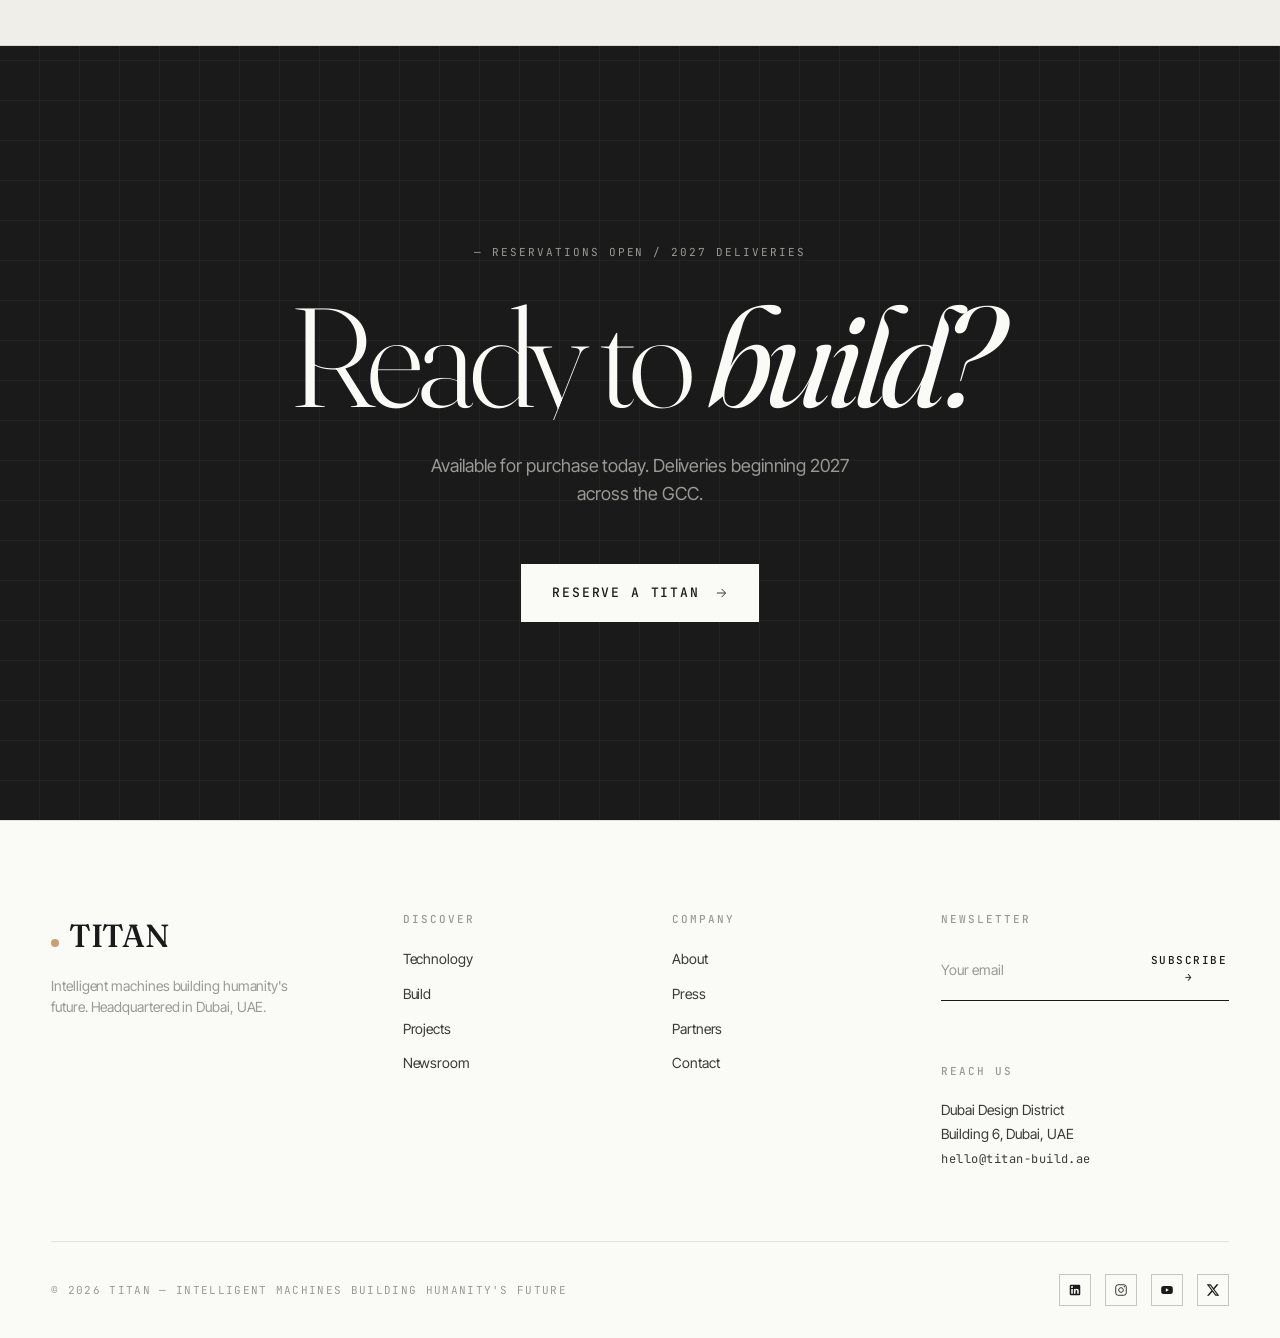
==== commit 54f4aa82: "Add files via upload" ====
--- a/index.html
+++ b/index.html
@@ -3,1611 +3,398 @@
 <head>
 <meta charset="utf-8">
 <meta name="viewport" content="width=device-width,initial-scale=1">
-<title>TITAN — 3D Printed Architecture, Dubai</title>
-<meta name="description" content="Intelligent machines building humanity's future. 3D-printed architecture from Dubai.">
+<title>TITAN — Intelligent Machines for Architecture, Dubai</title>
+<meta name="description" content="TITAN designs and prints intelligent architecture for the Gulf. Robotic construction, mineral materials, delivered in days.">
 <link rel="preconnect" href="https://fonts.googleapis.com">
 <link rel="preconnect" href="https://fonts.gstatic.com" crossorigin>
-<link href="https://fonts.googleapis.com/css2?family=Fraunces:opsz,wght@9..144,300;9..144,400;9..144,500;9..144,600&family=Inter+Tight:wght@300;400;500;600;700&family=JetBrains+Mono:wght@400;500&family=Tajawal:wght@300;400;500;700&family=Noto+Naskh+Arabic:wght@400;500;600;700&display=swap" rel="stylesheet">
+<link href="https://fonts.googleapis.com/css2?family=Fraunces:opsz,wght@9..144,300;9..144,400;9..144,500;9..144,600&family=Inter+Tight:wght@300;400;500;600;700&family=JetBrains+Mono:wght@400;500&family=Noto+Naskh+Arabic:wght@400;500;600;700&display=swap" rel="stylesheet">
+<link rel="stylesheet" href="assets/shared.css">
 <style>
-:root{
-  --bg:#F4F2ED;
-  --bg-2:#EAE7E0;
-  --ink:#0A0A0A;
-  --ink-soft:#2A2A28;
-  --muted:#8A8A86;
-  --line:rgba(10,10,10,0.12);
-  --line-strong:rgba(10,10,10,0.22);
-  --warm:#C9A074;
-  --font-display:'Fraunces','Times New Roman',serif;
-  --font-body:'Inter Tight',system-ui,sans-serif;
-  --font-mono:'JetBrains Mono',ui-monospace,monospace;
-  --font-ar:'Noto Naskh Arabic','Tajawal',system-ui,sans-serif;
-  --ease:cubic-bezier(0.22,0.61,0.36,1);
-  --ease-out:cubic-bezier(0.16,1,0.3,1);
-  --maxw:1440px;
-}
-html[data-theme="dark"]{
-  --bg:#0A0A0A;
-  --bg-2:#141413;
-  --ink:#F4F2ED;
-  --ink-soft:#D6D4CE;
-  --muted:#7A7A76;
-  --line:rgba(244,242,237,0.12);
-  --line-strong:rgba(244,242,237,0.22);
-}
-
-*{box-sizing:border-box; margin:0; padding:0}
-html{scroll-behavior:smooth; -webkit-font-smoothing:antialiased; text-rendering:optimizeLegibility;}
-body{
-  background:var(--bg);
-  color:var(--ink);
-  font-family:var(--font-body);
-  font-weight:400;
-  font-size:16px;
-  line-height:1.55;
-  overflow-x:hidden;
-  transition:background .6s var(--ease), color .6s var(--ease);
-  letter-spacing:-0.005em;
-}
-html[lang="ar"] body{ font-family:var(--font-ar); font-size:17px; line-height:1.75; letter-spacing:0; }
-html[lang="ar"] .display{ font-family:var(--font-ar); font-weight:600; letter-spacing:-0.01em; }
-html[lang="ar"] .mono{ font-family:var(--font-mono); }
-
-img,video{max-width:100%; display:block;}
-a{color:inherit; text-decoration:none;}
-button{font-family:inherit; cursor:pointer; border:none; background:none; color:inherit;}
-
-/* paper grain */
-body::before{
-  content:"";
-  position:fixed; inset:0;
-  pointer-events:none;
-  z-index:1;
-  background-image:
-    url("data:image/svg+xml;utf8,<svg xmlns='http://www.w3.org/2000/svg' width='240' height='240'><filter id='n'><feTurbulence type='fractalNoise' baseFrequency='0.85' numOctaves='2' stitchTiles='stitch'/><feColorMatrix values='0 0 0 0 0  0 0 0 0 0  0 0 0 0 0  0 0 0 0.04 0'/></filter><rect width='100%25' height='100%25' filter='url(%23n)'/></svg>");
-  mix-blend-mode:multiply;
-  opacity:0.7;
-}
-html[data-theme="dark"] body::before{ mix-blend-mode:screen; opacity:0.4; }
-
-/* ─────────── DISPLAY TYPE ─────────── */
-.display{
-  font-family:var(--font-display);
-  font-weight:400;
-  letter-spacing:-0.04em;
-  line-height:0.92;
-  font-variation-settings:"opsz" 144;
-}
-.eyebrow{
-  font-family:var(--font-mono);
-  font-size:11px;
-  letter-spacing:0.18em;
-  text-transform:uppercase;
-  color:var(--muted);
-  font-weight:500;
-}
-.mono{
-  font-family:var(--font-mono);
-  letter-spacing:0.04em;
-}
-
-/* ─────────── NAV ─────────── */
-.nav{
-  position:fixed; top:0; left:0; right:0;
-  z-index:60;
-  padding:22px clamp(20px,4vw,56px);
-  display:flex; align-items:center; justify-content:space-between;
-  background:transparent;
-  transition:background .4s var(--ease), backdrop-filter .4s var(--ease), border-color .4s var(--ease);
-  border-bottom:1px solid transparent;
-  mix-blend-mode:difference;
-  color:#F4F2ED;
-}
-.nav.scrolled{
-  mix-blend-mode:normal;
-  color:var(--ink);
-  background:color-mix(in oklab, var(--bg) 88%, transparent);
-  backdrop-filter:blur(16px) saturate(140%);
-  -webkit-backdrop-filter:blur(16px) saturate(140%);
-  border-bottom-color:var(--line);
-}
-.brand{
-  display:flex; align-items:baseline; gap:10px;
-  font-family:var(--font-display);
-  font-weight:500;
-  font-size:22px;
-  letter-spacing:-0.02em;
-}
-.brand-dot{
-  width:6px; height:6px; border-radius:50%;
-  background:currentColor;
-  display:inline-block;
-}
-.nav-links{
-  display:flex; gap:40px; align-items:center;
-  font-size:13px;
-  font-weight:500;
-  letter-spacing:0.02em;
-}
-.nav-links a{
-  position:relative;
-  padding:6px 0;
-}
-.nav-links a::after{
-  content:""; position:absolute; bottom:2px;
-  inset-inline-start:0; height:1px; width:0;
-  background:currentColor;
-  transition:width .4s var(--ease);
-}
-.nav-links a:hover::after{ width:100%; }
-.nav-controls{ display:flex; gap:6px; align-items:center; }
-.ctl{
-  border:1px solid currentColor;
-  padding:7px 12px;
-  border-radius:0;
-  font-family:var(--font-mono);
-  font-size:11px;
-  letter-spacing:0.1em;
-  text-transform:uppercase;
-  background:transparent;
-  color:currentColor;
-  transition:background .3s var(--ease), color .3s var(--ease);
-  display:inline-flex; align-items:center; gap:6px;
-}
-.ctl:hover{ background:currentColor; color:var(--bg); }
-.nav.scrolled .ctl:hover{ color:var(--bg); }
-.ctl svg{ width:12px; height:12px; }
-
-/* mobile menu */
-.menu-btn{ display:none; }
-@media (max-width: 880px){
-  .nav-links{ display:none; }
-  .menu-btn{
-    display:inline-flex; align-items:center; gap:8px;
-    border:1px solid currentColor; padding:7px 12px;
-    font-family:var(--font-mono); font-size:11px;
-    text-transform:uppercase; letter-spacing:0.1em;
-  }
-  .lang-toggle-text{ display:inline; }
-}
-.mobile-menu{
-  position:fixed; inset:0; z-index:70;
-  background:var(--bg);
-  display:flex; flex-direction:column;
-  padding:24px clamp(20px,4vw,56px);
-  transform:translateY(-100%);
-  transition:transform .6s var(--ease);
-  pointer-events:none;
-}
-.mobile-menu.open{ transform:translateY(0); pointer-events:auto; }
-.mobile-menu-top{ display:flex; justify-content:space-between; align-items:center; }
-.mobile-menu-links{
-  flex:1; display:flex; flex-direction:column; justify-content:center;
-  gap:8px;
-}
-.mobile-menu-links a{
-  font-family:var(--font-display);
-  font-size:clamp(48px,12vw,96px);
-  letter-spacing:-0.04em;
-  line-height:1;
-  padding:14px 0;
-  border-bottom:1px solid var(--line);
-}
-
-/* ─────────── REVEAL ─────────── */
-.reveal{
-  opacity:0;
-  transform:translateY(28px);
-  transition:opacity 1s var(--ease-out), transform 1s var(--ease-out);
-}
-.reveal.is-visible{ opacity:1; transform:none; }
-.reveal-delay-1{ transition-delay:.08s; }
-.reveal-delay-2{ transition-delay:.16s; }
-.reveal-delay-3{ transition-delay:.24s; }
-.reveal-delay-4{ transition-delay:.32s; }
-.reveal-delay-5{ transition-delay:.4s; }
-
-.reveal-line{
-  display:block;
-  overflow:hidden;
-}
-.reveal-line > span{
-  display:block;
-  transform:translateY(102%);
-  transition:transform 1.1s var(--ease-out);
-}
-.reveal-line.is-visible > span{ transform:translateY(0); }
-
-.reveal-img{
-  position:relative;
-  overflow:hidden;
-}
-.reveal-img > *{
-  clip-path:inset(0 100% 0 0);
-  transition:clip-path 1.4s var(--ease-out), transform 1.4s var(--ease-out);
-  transform:scale(1.08);
-}
-html[dir="rtl"] .reveal-img > *{
-  clip-path:inset(0 0 0 100%);
-}
-.reveal-img.is-visible > *{
-  clip-path:inset(0 0 0 0);
-  transform:scale(1);
-}
-
-.divider{
-  height:1px;
-  background:transparent;
-  position:relative;
-  overflow:hidden;
-}
-.divider::after{
-  content:"";
-  position:absolute; left:0; right:0; top:0; bottom:0;
-  background:var(--line-strong);
-  transform:scaleX(0);
-  transform-origin:left center;
-  transition:transform 1.4s var(--ease-out);
-}
-html[dir="rtl"] .divider::after{ transform-origin:right center; }
-.divider.is-visible::after{ transform:scaleX(1); }
-
-@media (prefers-reduced-motion: reduce){
-  .reveal,.reveal-line>span,.reveal-img>*{ transition-duration:.3s; }
-  .reveal{ transform:none; }
-  .reveal-line>span{ transform:none; }
-  .reveal-img>*{ clip-path:none; transform:none; }
-  .divider::after{ transform:none; transition-duration:.3s; }
-}
-
-/* ─────────── HERO ─────────── */
+/* HOME-SPECIFIC */
 .hero{
   position:relative;
-  height:100vh; min-height:680px;
+  height:100vh;min-height:680px;
   overflow:hidden;
   background:#0A0A0A;
-  color:#F4F2ED;
-}
-.hero-media{
-  position:absolute; inset:0;
-  z-index:1;
-  overflow:hidden;
-}
-.hero-media .hero-photo{
-  position:absolute; inset:0;
-  width:100%; height:100%;
-  object-fit:cover;
+  color:#FAFAF7;
+}
+.hero-media{position:absolute;inset:0;z-index:1;overflow:hidden}
+.hero-media img{
+  width:100%;height:100%;object-fit:cover;
+  transform:scale(1.04);
+  transition:transform 14s linear;
   filter:brightness(0.55) contrast(1.05);
-  transform:scale(1.04);
-  transition:transform 12s linear;
-}
-.hero.is-loaded .hero-media .hero-photo{ transform:scale(1.12); }
-.hero-media canvas{
-  position:absolute; inset:0;
-  width:100%; height:100%;
-  display:block;
-  mix-blend-mode:screen;
-  opacity:0.85;
-}
+}
+.hero.is-loaded .hero-media img{transform:scale(1.12)}
 .hero-media::after{
-  content:"";
-  position:absolute; inset:0;
+  content:"";position:absolute;inset:0;pointer-events:none;
   background:
     linear-gradient(180deg, rgba(0,0,0,0.45) 0%, rgba(0,0,0,0) 28%, rgba(0,0,0,0) 55%, rgba(0,0,0,0.7) 100%),
     linear-gradient(90deg, rgba(0,0,0,0.4) 0%, rgba(0,0,0,0) 50%);
-  pointer-events:none;
   z-index:2;
 }
 .hero-content{
-  position:relative; z-index:2;
-  height:100%;
-  max-width:var(--maxw);
-  margin:0 auto;
-  padding:0 clamp(20px,4vw,56px);
-  display:flex; flex-direction:column; justify-content:flex-end;
+  position:relative;z-index:3;height:100%;
+  max-width:var(--maxw);margin:0 auto;
+  padding:0 var(--pad-x);
+  display:flex;flex-direction:column;justify-content:flex-end;
   padding-bottom:clamp(60px,10vh,100px);
 }
 .hero-eyebrow{
-  display:flex; align-items:center; gap:14px;
-  margin-bottom:clamp(20px,4vh,40px);
-  opacity:0.85;
+  display:flex;align-items:center;gap:14px;
+  margin-bottom:clamp(20px,4vh,40px);opacity:0.85;
 }
 .hero-eyebrow .dot{
-  width:6px; height:6px; border-radius:50%;
-  background:#C9A074;
+  width:6px;height:6px;border-radius:50%;background:#C9A074;
   animation:pulse 2.4s var(--ease) infinite;
 }
-@keyframes pulse{
-  0%,100%{ opacity:1; transform:scale(1); }
-  50%{ opacity:0.4; transform:scale(0.8); }
-}
+@keyframes pulse{0%,100%{opacity:1;transform:scale(1)}50%{opacity:0.4;transform:scale(0.8)}}
 .hero-headline{
-  font-size:clamp(48px, 9.5vw, 156px);
-  font-weight:300;
-  letter-spacing:-0.045em;
-  line-height:0.92;
-  max-width:14ch;
-  margin-bottom:clamp(24px,4vh,40px);
+  font-size:clamp(48px,9vw,140px);
+  font-weight:300;letter-spacing:-0.045em;line-height:0.92;
+  max-width:14ch;margin-bottom:clamp(24px,4vh,40px);
   font-variation-settings:"opsz" 144,"SOFT" 50;
 }
-.hero-headline em{
-  font-style:italic;
-  font-weight:400;
-  font-variation-settings:"opsz" 144,"SOFT" 100;
-}
-.hero-foot{
-  display:flex; justify-content:space-between; align-items:flex-end;
-  gap:20px;
-  flex-wrap:wrap;
-}
-.hero-meta{
-  display:flex; gap:clamp(20px,4vw,48px);
-  font-family:var(--font-mono); font-size:11px;
-  text-transform:uppercase; letter-spacing:0.14em;
-  opacity:0.75;
-}
-.hero-meta-item{ display:flex; flex-direction:column; gap:6px; }
-.hero-meta-item b{ color:#F4F2ED; font-weight:500; opacity:1;}
-.scroll-cue{
-  font-family:var(--font-mono); font-size:11px;
-  text-transform:uppercase; letter-spacing:0.18em;
-  opacity:0.6;
-  display:flex; align-items:center; gap:10px;
-}
-.scroll-cue::after{
-  content:""; width:1px; height:38px;
-  background:currentColor;
-  animation:scrollLine 2.2s var(--ease) infinite;
-  transform-origin:top;
-}
-@keyframes scrollLine{
-  0%{ transform:scaleY(0); transform-origin:top; }
-  50%{ transform:scaleY(1); transform-origin:top; }
-  51%{ transform:scaleY(1); transform-origin:bottom; }
-  100%{ transform:scaleY(0); transform-origin:bottom; }
-}
-
-/* ─────────── SECTION ─────────── */
-.section{
-  padding:clamp(80px,14vh,180px) clamp(20px,4vw,56px);
-  max-width:var(--maxw);
-  margin:0 auto;
-  position:relative;
-}
-.section-head{
-  display:flex; justify-content:space-between; align-items:flex-start;
-  gap:40px; margin-bottom:clamp(40px,8vh,90px);
-  flex-wrap:wrap;
-}
-.section-head .num{
-  font-family:var(--font-mono);
-  font-size:12px; letter-spacing:0.16em;
-  text-transform:uppercase;
-  color:var(--muted);
-}
-.section-head .label{
-  font-family:var(--font-mono);
-  font-size:12px; letter-spacing:0.16em;
-  text-transform:uppercase;
-}
-
-/* ─────────── STATEMENT ─────────── */
-.statement{
-  padding:clamp(120px,20vh,220px) clamp(20px,4vw,56px);
-  max-width:var(--maxw);
-  margin:0 auto;
-}
-.statement-text{
-  font-family:var(--font-display);
+.hero-headline em{font-style:italic;font-weight:400;font-variation-settings:"opsz" 144,"SOFT" 100}
+.hero-foot{display:flex;justify-content:space-between;align-items:flex-end;gap:20px;flex-wrap:wrap}
+.hero-meta{display:flex;gap:clamp(20px,4vw,48px);font-family:var(--font-mono);font-size:11px;text-transform:uppercase;letter-spacing:0.14em;opacity:0.75}
+.hero-meta-item{display:flex;flex-direction:column;gap:6px}
+.hero-meta-item b{color:#FAFAF7;font-weight:500;opacity:1}
+.scroll-cue{font-family:var(--font-mono);font-size:11px;text-transform:uppercase;letter-spacing:0.18em;opacity:0.6;display:flex;align-items:center;gap:10px}
+.scroll-cue::after{content:"";width:1px;height:38px;background:currentColor;animation:scrollLine 2.2s var(--ease) infinite;transform-origin:top}
+@keyframes scrollLine{0%{transform:scaleY(0);transform-origin:top}50%{transform:scaleY(1);transform-origin:top}51%{transform:scaleY(1);transform-origin:bottom}100%{transform:scaleY(0);transform-origin:bottom}}
+
+/* INTRO STATEMENT */
+.intro{padding:clamp(120px,20vh,200px) var(--pad-x);max-width:var(--maxw);margin:0 auto}
+.intro-text{
+  font-family:var(--font-display);font-weight:300;
   font-size:clamp(28px,3.6vw,52px);
-  font-weight:300;
-  line-height:1.18;
-  letter-spacing:-0.02em;
-  max-width:22ch;
+  line-height:1.18;letter-spacing:-0.02em;
+  max-width:24ch;
   font-variation-settings:"opsz" 144;
 }
-.statement-text em{ font-style:italic; }
-html[lang="ar"] .statement-text{
-  font-family:var(--font-ar);
-  font-weight:400;
-  line-height:1.55;
-  letter-spacing:0;
-}
-
-/* ─────────── SYSTEM ─────────── */
-.system{
-  background:var(--bg-2);
-  position:relative;
-}
-.system-grid{
-  display:grid;
-  grid-template-columns:1fr 1fr;
-  gap:clamp(40px,6vw,80px);
-  align-items:center;
-}
-@media (max-width:880px){ .system-grid{ grid-template-columns:1fr; } }
-.system-visual{
-  position:relative;
-  aspect-ratio:4/5;
-  background:var(--bg);
-  border:1px solid var(--line);
-  overflow:hidden;
-}
-.system-photo{
-  position:absolute; inset:0;
-  width:100%; height:100%;
-  object-fit:cover;
-  display:block;
-}
-.system-svg{
-  position:absolute; inset:0;
-  width:100%; height:100%;
-}
-.hotspot{
-  position:absolute;
-  width:28px; height:28px;
-  border-radius:50%;
-  background:rgba(244,242,237,0.95);
-  color:#0A0A0A;
-  display:flex; align-items:center; justify-content:center;
-  cursor:pointer;
-  transform:translate(-50%,-50%);
-  font-family:var(--font-mono); font-size:14px; font-weight:600;
-  transition:transform .3s var(--ease), background .3s var(--ease);
-  z-index:3;
-  backdrop-filter:blur(4px);
-  border:1px solid rgba(10,10,10,0.1);
-}
-.hotspot::before{
-  content:"";
-  position:absolute; inset:-10px;
-  border-radius:50%;
-  border:1px solid rgba(244,242,237,0.7);
-  opacity:0.5;
-  animation:hotspotPulse 2.6s var(--ease) infinite;
-}
-@keyframes hotspotPulse{
-  0%{ transform:scale(1); opacity:0.5; }
-  100%{ transform:scale(1.8); opacity:0; }
-}
-.hotspot:hover{ transform:translate(-50%,-50%) scale(1.18); }
-.hotspot-label{
-  position:absolute; top:130%; left:50%;
-  transform:translateX(-50%);
-  background:var(--ink); color:var(--bg);
-  padding:6px 12px;
-  font-family:var(--font-mono); font-size:11px;
-  text-transform:uppercase; letter-spacing:0.1em;
-  white-space:nowrap;
-  opacity:0; pointer-events:none;
-  transition:opacity .25s var(--ease), transform .25s var(--ease);
-}
-.hotspot:hover .hotspot-label{
-  opacity:1;
-  transform:translateX(-50%) translateY(4px);
-}
-.system-text h2{
-  font-family:var(--font-display);
-  font-weight:300;
-  font-size:clamp(40px,5.6vw,80px);
-  line-height:0.96;
-  letter-spacing:-0.035em;
-  margin-bottom:32px;
-}
-.system-text h2 em{ font-style:italic; font-weight:400; }
-.system-text p{
-  font-size:17px;
-  color:var(--ink-soft);
-  max-width:48ch;
-  margin-bottom:18px;
-  line-height:1.65;
-}
-
-/* ─────────── PROJECTS CAROUSEL ─────────── */
-.projects{
-  background:var(--bg);
-  padding:clamp(80px,14vh,180px) 0;
-  overflow:hidden;
-}
-.projects .section-head{
-  max-width:var(--maxw);
-  margin:0 auto clamp(40px,8vh,90px);
-  padding:0 clamp(20px,4vw,56px);
-}
-.projects-title{
-  font-family:var(--font-display);
-  font-weight:300;
-  font-size:clamp(40px,5.6vw,80px);
-  line-height:0.96;
-  letter-spacing:-0.035em;
-  max-width:14ch;
-}
-.projects-title em{ font-style:italic; font-weight:400; }
-.carousel{
-  position:relative;
-  max-width:var(--maxw);
-  margin:0 auto;
-  padding:0 clamp(20px,4vw,56px);
-}
-.carousel-track{
-  display:flex;
-  gap:clamp(20px,3vw,40px);
-  transition:transform .9s var(--ease-out);
-  will-change:transform;
-}
-.project-card{
-  flex:0 0 auto;
-  width:clamp(280px, 56vw, 720px);
-  display:flex; flex-direction:column;
-  gap:24px;
-}
-.project-img{
-  width:100%;
-  aspect-ratio:4/3;
-  background:var(--bg-2);
-  position:relative;
-  overflow:hidden;
-}
-.project-img img, .project-img svg{ width:100%; height:100%; display:block; object-fit:cover;}
-.project-meta{
-  display:grid;
-  grid-template-columns:max-content 1fr;
-  gap:8px clamp(16px,3vw,40px);
-  font-family:var(--font-mono);
-  font-size:12px;
-  letter-spacing:0.06em;
-}
-.project-meta dt{
-  color:var(--muted);
-  text-transform:uppercase;
-  letter-spacing:0.14em;
-}
-.project-meta dd{
-  color:var(--ink);
-  font-weight:500;
-}
-.project-meta .row{
-  display:contents;
-}
-.project-row{
-  display:contents;
-}
-.carousel-controls{
-  max-width:var(--maxw);
-  margin:48px auto 0;
-  padding:0 clamp(20px,4vw,56px);
-  display:flex;
-  justify-content:space-between;
-  align-items:center;
-}
-.carousel-counter{
-  font-family:var(--font-mono);
-  font-size:12px;
-  letter-spacing:0.14em;
-  color:var(--muted);
-}
-.carousel-counter b{ color:var(--ink); font-weight:500; }
-.carousel-arrows{ display:flex; gap:12px; }
-.car-arrow{
-  width:48px; height:48px;
-  border:1px solid var(--line-strong);
-  display:flex; align-items:center; justify-content:center;
-  transition:background .3s var(--ease), color .3s var(--ease), border-color .3s var(--ease);
-}
-.car-arrow:hover:not(:disabled){
-  background:var(--ink); color:var(--bg); border-color:var(--ink);
-}
-.car-arrow:disabled{ opacity:0.3; cursor:not-allowed; }
-.car-arrow svg{ width:18px; height:18px; }
-html[dir="rtl"] .car-arrow svg{ transform:scaleX(-1); }
-
-/* ─────────── SPECS ─────────── */
-.specs{
+.intro-text em{font-style:italic;color:var(--ink)}
+html[lang="ar"] .intro-text{font-family:var(--font-ar);font-weight:400;line-height:1.55;letter-spacing:0}
+
+/* NAV CARDS — overview of all sections */
+.nav-cards{padding:clamp(60px,10vh,120px) var(--pad-x) clamp(120px,16vh,200px);max-width:var(--maxw);margin:0 auto}
+.nav-cards-head{display:grid;grid-template-columns:1fr 1.4fr;gap:60px;align-items:end;margin-bottom:clamp(60px,10vh,90px)}
+@media (max-width:880px){.nav-cards-head{grid-template-columns:1fr;gap:24px}}
+.nav-cards-grid{display:grid;grid-template-columns:repeat(2,1fr);gap:1px;background:var(--line-strong);border:1px solid var(--line-strong)}
+@media (max-width:880px){.nav-cards-grid{grid-template-columns:1fr}}
+.nav-card{
+  display:block;background:var(--bg);
+  padding:clamp(36px,5vh,56px) clamp(28px,4vw,44px);
+  min-height:380px;
+  display:flex;flex-direction:column;gap:24px;
+  position:relative;overflow:hidden;
+  transition:background .4s var(--ease);
+}
+.nav-card:hover{background:var(--bg-2)}
+.nav-card-img{
+  aspect-ratio:16/10;overflow:hidden;background:var(--bg-3);
+  margin:0 -28px;margin-top:-28px;
+}
+.nav-card-img img{width:100%;height:100%;object-fit:cover;transition:transform 1.4s var(--ease)}
+.nav-card:hover .nav-card-img img{transform:scale(1.04)}
+.nav-card-num{font-family:var(--font-mono);font-size:11px;letter-spacing:0.16em;color:var(--muted);font-weight:500;text-transform:uppercase}
+.nav-card h3{
+  font-family:var(--font-display);font-weight:400;
+  font-size:clamp(28px,3.2vw,42px);line-height:1.05;letter-spacing:-0.02em;
+  margin-top:auto;
+}
+.nav-card h3 em{font-style:italic}
+.nav-card p{font-size:15px;color:var(--ink-soft);line-height:1.6;max-width:42ch}
+.nav-card .go{
+  display:inline-flex;align-items:center;gap:10px;
+  font-family:var(--font-mono);font-size:11px;letter-spacing:0.16em;
+  font-weight:500;text-transform:uppercase;
+  border-bottom:1px solid var(--ink);padding-bottom:4px;
+  align-self:flex-start;margin-top:8px;
+  transition:gap .3s var(--ease);
+}
+.nav-card:hover .go{gap:16px}
+.nav-card .go svg{width:12px;height:12px}
+html[dir="rtl"] .nav-card .go svg{transform:scaleX(-1)}
+
+/* STATS BAND */
+.stats-band{
+  padding:clamp(80px,12vh,140px) var(--pad-x);
   background:var(--bg-2);
   border-top:1px solid var(--line);
   border-bottom:1px solid var(--line);
 }
-.specs-head{
-  display:grid;
-  grid-template-columns:1fr 1fr;
-  gap:clamp(40px,8vw,120px);
-  align-items:start;
-  margin-bottom:clamp(60px,10vh,120px);
-}
-@media (max-width:880px){ .specs-head{ grid-template-columns:1fr; } }
-.specs-head h2{
-  font-family:var(--font-display);
-  font-weight:300;
-  font-size:clamp(40px,5.6vw,80px);
-  line-height:0.96;
-  letter-spacing:-0.035em;
-}
-.specs-head h2 em{ font-style:italic; font-weight:400; }
-.specs-head p{
-  font-size:17px;
-  color:var(--ink-soft);
-  max-width:48ch;
-  line-height:1.65;
-}
-.specs-grid{
-  display:grid;
-  grid-template-columns:repeat(4,1fr);
-  gap:clamp(20px,3vw,40px);
-  border-top:1px solid var(--line-strong);
-}
-@media (max-width:880px){ .specs-grid{ grid-template-columns:repeat(2,1fr); } }
-.spec{
-  padding:clamp(28px,4vh,48px) 0;
-  border-bottom:1px solid var(--line);
-}
-.spec-num{
-  font-family:var(--font-display);
-  font-weight:300;
-  font-size:clamp(56px,8vw,120px);
-  line-height:0.9;
-  letter-spacing:-0.04em;
-  margin-bottom:16px;
-  display:flex;
-  align-items:baseline;
-  gap:6px;
-}
-.spec-num .unit{
-  font-size:0.4em;
-  font-family:var(--font-mono);
-  font-weight:500;
-  letter-spacing:0.06em;
-  color:var(--muted);
-}
-.spec-label{
-  font-family:var(--font-mono);
-  font-size:11px;
-  letter-spacing:0.14em;
-  text-transform:uppercase;
-  color:var(--muted);
-  max-width:18ch;
-}
-
-/* ─────────── PERFORMANCE ─────────── */
-.performance{
-  background:var(--bg);
-  padding:clamp(80px,14vh,180px) clamp(20px,4vw,56px);
-  border-top:1px solid var(--line);
-}
-.performance-inner{
-  max-width:var(--maxw);
-  margin:0 auto;
-}
-.performance-head{
-  display:grid;
-  grid-template-columns:1.1fr 1fr;
-  gap:clamp(40px,6vw,100px);
-  align-items:start;
-  margin-bottom:clamp(60px,10vh,100px);
-}
-@media (max-width:880px){ .performance-head{ grid-template-columns:1fr; } }
-.performance-head h2{
-  font-family:var(--font-display);
-  font-weight:300;
-  font-size:clamp(40px,5.6vw,80px);
-  line-height:0.96;
-  letter-spacing:-0.035em;
-}
-.performance-head h2 em{ font-style:italic; font-weight:400; }
-.performance-head p{
-  font-size:17px;
-  color:var(--ink-soft);
-  max-width:48ch;
-  line-height:1.65;
-}
-.perf-grid{
-  display:grid;
-  grid-template-columns:repeat(2,1fr);
-  gap:1px;
-  background:var(--line);
-  border-top:1px solid var(--line);
-  border-bottom:1px solid var(--line);
-}
-@media (max-width:880px){ .perf-grid{ grid-template-columns:1fr; } }
-.perf-tile{
-  background:var(--bg);
-  padding:clamp(36px,5vh,60px) clamp(28px,4vw,48px);
-  display:flex;
-  flex-direction:column;
-  gap:24px;
-  position:relative;
-  overflow:hidden;
-  transition:background .4s var(--ease);
-}
-.perf-tile:hover{ background:var(--bg-2); }
-.perf-tile-icon{
-  width:48px; height:48px;
-  position:relative;
-}
-.perf-tile-icon svg{
-  width:100%; height:100%;
-  stroke:var(--ink);
-  stroke-width:1.3;
-  fill:none;
-  transition:stroke .3s var(--ease);
-}
-.perf-tile:hover .perf-tile-icon svg{ stroke:var(--warm,#C9A074); }
-.perf-tile-eyebrow{
-  font-family:var(--font-mono);
-  font-size:11px;
-  letter-spacing:0.16em;
-  text-transform:uppercase;
-  color:var(--muted);
-  font-weight:500;
-}
-.perf-tile h3{
-  font-family:var(--font-display);
-  font-weight:400;
-  font-size:clamp(28px,3.2vw,42px);
-  line-height:1.05;
-  letter-spacing:-0.02em;
-  max-width:18ch;
-}
-.perf-tile h3 em{ font-style:italic; }
-.perf-tile-stat{
-  font-family:var(--font-display);
-  font-weight:300;
-  font-size:clamp(46px,5.6vw,80px);
-  line-height:1;
-  letter-spacing:-0.03em;
-  color:var(--ink);
-  margin-top:8px;
-  display:flex;
-  align-items:baseline;
-  gap:6px;
-}
-.perf-tile-stat .unit{
-  font-family:var(--font-mono);
-  font-weight:500;
-  font-size:0.32em;
-  letter-spacing:0.08em;
-  color:var(--muted);
-  text-transform:uppercase;
-}
-.perf-tile p{
-  font-size:15px;
-  line-height:1.6;
-  color:var(--ink-soft);
-  max-width:46ch;
-}
-.perf-tile-source{
-  margin-top:auto;
-  font-family:var(--font-mono);
-  font-size:10px;
-  letter-spacing:0.12em;
-  text-transform:uppercase;
-  color:var(--muted);
-  padding-top:20px;
-  border-top:1px solid var(--line);
-}
-
-/* ─────────── MATERIALS ─────────── */
-.materials{
-  background:var(--bg);
-  padding:clamp(80px,14vh,180px) 0;
-  border-top:1px solid var(--line);
-}
-.materials-inner{
-  max-width:var(--maxw);
-  margin:0 auto;
-  padding:0 clamp(20px,4vw,56px);
-}
-.materials-head{
-  display:grid;
-  grid-template-columns:1.1fr 1fr;
-  gap:clamp(40px,6vw,100px);
-  align-items:start;
-  margin-bottom:clamp(60px,10vh,100px);
-}
-@media (max-width:880px){ .materials-head{ grid-template-columns:1fr; } }
-.materials-head h2{
-  font-family:var(--font-display);
-  font-weight:300;
-  font-size:clamp(40px,5.6vw,80px);
-  line-height:0.96;
-  letter-spacing:-0.035em;
-}
-.materials-head h2 em{ font-style:italic; font-weight:400; }
-.materials-head p{
-  font-size:17px;
-  color:var(--ink-soft);
-  max-width:42ch;
-  line-height:1.65;
-}
-.materials-grid{
-  display:grid;
-  grid-template-columns:1.4fr 1fr 1fr;
-  grid-template-rows:auto;
-  gap:clamp(12px,1.6vw,20px);
-  max-width:var(--maxw);
-  margin:0 auto;
-  padding:0 clamp(20px,4vw,56px);
-}
-@media (max-width:880px){
-  .materials-grid{ grid-template-columns:1fr; }
-}
-.mat-tile{
-  position:relative;
-  overflow:hidden;
-  background:var(--bg-2);
-  margin:0;
-}
-.mat-tile img{
-  width:100%; height:100%;
-  display:block;
-  object-fit:cover;
-  aspect-ratio:3/4;
-  transition:transform 1.4s var(--ease-out);
-}
-.mat-tile:hover img{ transform:scale(1.04); }
-.mat-tall img{ aspect-ratio:3/4.5; }
-@media (max-width:880px){
-  .mat-tile img{ aspect-ratio:4/3; }
-  .mat-tall img{ aspect-ratio:4/3.5; }
-}
-.mat-tile figcaption{
-  position:absolute;
-  left:0; right:0; bottom:0;
-  padding:18px 22px;
-  background:linear-gradient(180deg, transparent 0%, rgba(10,10,10,0.6) 100%);
-  color:#F4F2ED;
-  display:flex; flex-direction:column;
-  gap:4px;
-}
-.mat-tile figcaption .mono{
-  font-size:10px;
-  letter-spacing:0.18em;
-  text-transform:uppercase;
-  opacity:0.7;
-}
-.mat-tile figcaption span:last-child{
-  font-family:var(--font-display);
-  font-weight:400;
-  font-size:18px;
-  letter-spacing:-0.01em;
-  line-height:1.2;
-}
-
-/* ─────────── SOFTWARE ─────────── */
-.software{
-  background:var(--bg);
-}
-.software-grid{
-  display:grid;
-  grid-template-columns:1.1fr 1fr;
-  gap:clamp(40px,6vw,100px);
-  align-items:center;
-}
-@media (max-width:880px){ .software-grid{ grid-template-columns:1fr; } }
-.software-img{
-  aspect-ratio:4/3;
-  background:var(--bg-2);
-  border:1px solid var(--line);
-  position:relative;
-  overflow:hidden;
-}
-.software-img svg{ width:100%; height:100%; display:block;}
-.software-text h2{
-  font-family:var(--font-display);
-  font-weight:300;
-  font-size:clamp(40px,5.6vw,80px);
-  line-height:0.96;
-  letter-spacing:-0.035em;
-  margin-bottom:32px;
-}
-.software-text h2 em{ font-style:italic; font-weight:400; }
-.software-text p{
-  font-size:17px;
-  color:var(--ink-soft);
-  max-width:48ch;
-  margin-bottom:24px;
-  line-height:1.65;
-}
-.link-arrow{
-  display:inline-flex; align-items:center; gap:10px;
-  font-family:var(--font-mono);
-  font-size:12px;
-  text-transform:uppercase;
-  letter-spacing:0.16em;
-  font-weight:500;
-  border-bottom:1px solid var(--ink);
-  padding-bottom:4px;
-  position:relative;
-  transition:gap .3s var(--ease);
-}
-.link-arrow:hover{ gap:16px; }
-html[dir="rtl"] .link-arrow svg{ transform:scaleX(-1); }
-.link-arrow svg{ width:14px; height:14px; }
-
-/* ─────────── SUPPORT ─────────── */
-.support{
-  background:var(--bg-2);
-  padding:clamp(80px,14vh,180px) 0;
-  overflow:hidden;
-}
-.support .section-head{
-  max-width:var(--maxw);
-  margin:0 auto clamp(40px,8vh,90px);
-  padding:0 clamp(20px,4vw,56px);
-}
-.support-track{
-  display:flex; gap:clamp(20px,3vw,32px);
-  padding:0 clamp(20px,4vw,56px);
-  transition:transform .9s var(--ease-out);
-}
-.support-card{
-  flex:0 0 auto;
-  width:clamp(260px, 32vw, 420px);
-  display:flex; flex-direction:column;
-  gap:20px;
-}
-.support-card-img{
-  width:100%;
-  aspect-ratio:4/3;
-  background:var(--bg);
-  border:1px solid var(--line);
-  position:relative;
-  overflow:hidden;
-}
-.support-card-img img, .support-card-img svg{ width:100%; height:100%; object-fit:cover;}
-.support-card h3{
-  font-family:var(--font-display);
-  font-weight:400;
-  font-size:24px;
-  letter-spacing:-0.02em;
-  line-height:1.1;
-}
-.support-card p{
-  font-size:14px;
-  color:var(--ink-soft);
-  line-height:1.6;
-}
-
-/* ─────────── CTA ─────────── */
-.cta{
-  background:var(--ink);
-  color:var(--bg);
-  padding:clamp(120px,22vh,260px) clamp(20px,4vw,56px);
-  text-align:center;
-  position:relative;
-  overflow:hidden;
-}
-.cta::before{
-  content:"";
-  position:absolute; inset:0;
+.stats-inner{max-width:var(--maxw);margin:0 auto}
+.stats-row{display:grid;grid-template-columns:repeat(4,1fr);gap:clamp(20px,3vw,60px);border-top:1px solid var(--line-strong)}
+@media (max-width:880px){.stats-row{grid-template-columns:repeat(2,1fr)}}
+.stat-cell{padding:clamp(36px,5vh,56px) 0;border-bottom:1px solid var(--line)}
+.stat-num{
+  font-family:var(--font-display);font-weight:300;
+  font-size:clamp(56px,8vw,108px);line-height:0.9;letter-spacing:-0.04em;
+  margin-bottom:14px;display:flex;align-items:baseline;gap:6px;
+}
+.stat-num .unit{font-size:0.36em;font-family:var(--font-mono);font-weight:500;letter-spacing:0.06em;color:var(--muted);text-transform:uppercase}
+.stat-label{font-family:var(--font-mono);font-size:11px;letter-spacing:0.14em;text-transform:uppercase;color:var(--muted);max-width:20ch;font-weight:500}
+
+/* CTA BAND */
+.cta-band{
+  padding:clamp(120px,22vh,240px) var(--pad-x);
+  background:var(--ink);color:var(--bg);
+  text-align:center;position:relative;overflow:hidden;
+}
+.cta-band::before{
+  content:"";position:absolute;inset:0;pointer-events:none;
   background-image:
     repeating-linear-gradient(0deg, transparent 0 39px, rgba(244,242,237,0.04) 39px 40px),
     repeating-linear-gradient(90deg, transparent 0 39px, rgba(244,242,237,0.04) 39px 40px);
-  pointer-events:none;
-}
-.cta-inner{ position:relative; z-index:2; max-width:var(--maxw); margin:0 auto; }
-.cta-eyebrow{
-  font-family:var(--font-mono); font-size:11px;
-  letter-spacing:0.18em; text-transform:uppercase;
-  color:var(--muted);
-  margin-bottom:32px;
-}
-.cta h2{
-  font-family:var(--font-display);
-  font-weight:300;
-  font-size:clamp(56px,11vw,180px);
-  line-height:0.9;
-  letter-spacing:-0.045em;
-  margin-bottom:32px;
-  font-variation-settings:"opsz" 144;
-}
-.cta h2 em{ font-style:italic; font-weight:400; }
-.cta p{
-  font-size:18px;
-  color:var(--muted);
-  max-width:42ch;
-  margin:0 auto 56px;
-  line-height:1.55;
-}
-.cta-btn{
-  display:inline-flex; align-items:center; gap:14px;
-  padding:20px 36px;
-  background:var(--bg);
-  color:var(--ink);
-  font-family:var(--font-mono);
-  font-size:13px;
-  text-transform:uppercase;
-  letter-spacing:0.14em;
-  font-weight:500;
-  transition:gap .3s var(--ease), background .3s var(--ease), color .3s var(--ease);
-  border:1px solid var(--bg);
-}
-.cta-btn:hover{
-  gap:24px;
-  background:transparent;
-  color:var(--bg);
-}
-.cta-btn svg{ width:14px; height:14px; transition:transform .3s var(--ease); }
-html[dir="rtl"] .cta-btn svg{ transform:scaleX(-1); }
-.cta-btn:hover svg{ transform:translateX(4px); }
-html[dir="rtl"] .cta-btn:hover svg{ transform:scaleX(-1) translateX(4px); }
-
-/* ─────────── FOOTER ─────────── */
-.footer{
-  background:var(--bg);
-  padding:clamp(60px,10vh,100px) clamp(20px,4vw,56px) 32px;
-  border-top:1px solid var(--line);
-}
-.footer-inner{ max-width:var(--maxw); margin:0 auto; }
-.footer-top{
-  display:grid;
-  grid-template-columns:1.4fr 1fr 1fr 1.4fr;
-  gap:clamp(30px,5vw,80px);
-  padding-bottom:clamp(40px,8vh,80px);
-  border-bottom:1px solid var(--line);
-}
-@media (max-width:880px){
-  .footer-top{ grid-template-columns:1fr 1fr; }
-}
-.footer-brand{
-  font-family:var(--font-display);
-  font-size:32px;
-  font-weight:500;
-  letter-spacing:-0.02em;
-  margin-bottom:14px;
-  display:flex; align-items:baseline; gap:10px;
-}
-.footer-brand .brand-dot{ width:8px; height:8px; background:var(--warm); border-radius:50%;}
-.footer-tagline{
-  font-size:14px;
-  color:var(--muted);
-  max-width:30ch;
-  line-height:1.55;
-}
-.footer-col h4{
-  font-family:var(--font-mono);
-  font-size:11px;
-  text-transform:uppercase;
-  letter-spacing:0.18em;
-  color:var(--muted);
-  margin-bottom:18px;
-  font-weight:500;
-}
-.footer-col ul{ list-style:none; display:flex; flex-direction:column; gap:10px; }
-.footer-col a{
-  font-size:14px;
-  color:var(--ink-soft);
-  transition:color .25s var(--ease);
-  position:relative;
-  padding-bottom:2px;
-}
-.footer-col a:hover{ color:var(--ink); }
-.newsletter{
-  display:flex;
-  border-bottom:1px solid var(--ink);
-  padding-bottom:8px;
-  margin-bottom:24px;
-}
-.newsletter input{
-  flex:1;
-  border:none;
-  background:transparent;
-  outline:none;
-  font-family:var(--font-body);
-  font-size:14px;
-  color:var(--ink);
-  padding:6px 0;
-}
-html[lang="ar"] .newsletter input{ font-family:var(--font-ar); }
-.newsletter input::placeholder{ color:var(--muted); }
-.newsletter button{
-  font-family:var(--font-mono);
-  font-size:11px;
-  text-transform:uppercase;
-  letter-spacing:0.14em;
-  font-weight:500;
-  padding:6px 0;
-}
-.newsletter-status{
-  font-family:var(--font-mono);
-  font-size:11px;
-  letter-spacing:0.1em;
-  color:var(--muted);
-  text-transform:uppercase;
-  height:14px;
-}
-.footer-bottom{
-  display:flex;
-  justify-content:space-between;
-  align-items:center;
-  padding-top:32px;
-  flex-wrap:wrap;
-  gap:20px;
-}
-.footer-copy{
-  font-family:var(--font-mono);
-  font-size:11px;
-  letter-spacing:0.12em;
-  color:var(--muted);
-  text-transform:uppercase;
-}
-.footer-social{ display:flex; gap:14px; }
-.footer-social a{
-  width:32px; height:32px;
-  border:1px solid var(--line-strong);
-  display:flex; align-items:center; justify-content:center;
-  transition:background .25s var(--ease), color .25s var(--ease);
-}
-.footer-social a:hover{ background:var(--ink); color:var(--bg); }
-.footer-social svg{ width:14px; height:14px; }
-
-/* ─────────── PARALLAX ELEMENTS ─────────── */
-[data-parallax]{ will-change:transform; }
-
-/* ─────────── DOT-GRID BG TEXTURE ─────────── */
-.dot-grid{
-  background-image:radial-gradient(circle, var(--line-strong) 1px, transparent 1px);
-  background-size:24px 24px;
-}
+}
+.cta-inner{position:relative;z-index:2;max-width:var(--maxw);margin:0 auto}
+.cta-eyebrow{font-family:var(--font-mono);font-size:11px;letter-spacing:0.18em;text-transform:uppercase;color:var(--muted);margin-bottom:32px}
+.cta-band h2{
+  font-family:var(--font-display);font-weight:300;
+  font-size:clamp(56px,11vw,160px);line-height:0.9;letter-spacing:-0.045em;
+  margin-bottom:32px;font-variation-settings:"opsz" 144;
+}
+.cta-band h2 em{font-style:italic;font-weight:400}
+.cta-band p{font-size:18px;color:var(--muted);max-width:42ch;margin:0 auto 56px;line-height:1.55}
+.cta-band .btn{background:var(--bg);color:var(--ink);border-color:var(--bg)}
+.cta-band .btn:hover{background:transparent;color:var(--bg)}
 </style>
 </head>
 <body>
 
-<!-- ─────────── NAV ─────────── -->
-<nav class="nav" id="nav">
-  <a href="#" class="brand">
+<!-- NAV (shared structure) -->
+<nav class="nav on-dark" id="nav">
+  <a href="index.html" class="brand">
     <span class="brand-dot"></span>
     <span data-i18n="brand">TITAN</span>
   </a>
   <div class="nav-links">
-    <a href="#technology" data-i18n="nav.tech">Technology</a>
-    <a href="#projects" data-i18n="nav.projects">Projects</a>
-    <a href="#specs" data-i18n="nav.specs">Specs</a>
-    <a href="#performance" data-i18n="nav.perf">Performance</a>
-    <a href="#support" data-i18n="nav.support">Support</a>
-    <a href="#contact" data-i18n="nav.contact">Contact</a>
+    <a href="technology.html" data-i18n="nav.tech">Technology</a>
+    <a href="build.html" data-i18n="nav.build">Build</a>
+    <a href="projects.html" data-i18n="nav.projects">Projects</a>
+    <a href="newsroom.html" data-i18n="nav.newsroom">Newsroom</a>
+    <a href="company.html" data-i18n="nav.company">Company</a>
+    <a href="contact.html" data-i18n="nav.contact">Contact</a>
   </div>
   <div class="nav-controls">
     <button class="ctl" id="themeToggle" aria-label="Toggle theme">
-      <svg id="themeIcon" viewBox="0 0 24 24" fill="none" stroke="currentColor" stroke-width="2">
+      <svg id="themeIcon" viewBox="0 0 24 24" fill="none" stroke="currentColor" stroke-width="2" style="width:12px;height:12px">
         <circle cx="12" cy="12" r="4"/>
         <path d="M12 2v2M12 20v2M4.93 4.93l1.41 1.41M17.66 17.66l1.41 1.41M2 12h2M20 12h2M4.93 19.07l1.41-1.41M17.66 6.34l1.41-1.41"/>
       </svg>
     </button>
     <button class="ctl" id="langToggle">
-      <span id="langCurrent">EN</span>
-      <span style="opacity:.4">/</span>
-      <span id="langOther">ع</span>
+      <span id="langCurrent">EN</span><span style="opacity:.4">/</span><span id="langOther">ع</span>
     </button>
-    <button class="ctl menu-btn" id="menuBtn">
-      <span data-i18n="nav.menu">Menu</span>
-    </button>
+    <button class="ctl menu-btn" id="menuBtn"><span data-i18n="nav.menu">Menu</span></button>
   </div>
 </nav>
 
-<!-- mobile menu -->
+<!-- MOBILE MENU -->
 <div class="mobile-menu" id="mobileMenu">
   <div class="mobile-menu-top">
-    <a href="#" class="brand"><span class="brand-dot"></span><span data-i18n="brand">TITAN</span></a>
+    <a href="index.html" class="brand"><span class="brand-dot"></span><span data-i18n="brand">TITAN</span></a>
     <button class="ctl" id="menuClose"><span data-i18n="nav.close">Close</span></button>
   </div>
   <nav class="mobile-menu-links">
-    <a href="#technology" data-i18n="nav.tech">Technology</a>
-    <a href="#projects" data-i18n="nav.projects">Projects</a>
-    <a href="#specs" data-i18n="nav.specs">Specs</a>
-    <a href="#performance" data-i18n="nav.perf">Performance</a>
-    <a href="#support" data-i18n="nav.support">Support</a>
-    <a href="#contact" data-i18n="nav.contact">Contact</a>
+    <a href="technology.html"><span class="num">01</span><span data-i18n="nav.tech">Technology</span></a>
+    <a href="build.html"><span class="num">02</span><span data-i18n="nav.build">Build</span></a>
+    <a href="projects.html"><span class="num">03</span><span data-i18n="nav.projects">Projects</span></a>
+    <a href="newsroom.html"><span class="num">04</span><span data-i18n="nav.newsroom">Newsroom</span></a>
+    <a href="company.html"><span class="num">05</span><span data-i18n="nav.company">Company</span></a>
+    <a href="contact.html"><span class="num">06</span><span data-i18n="nav.contact">Contact</span></a>
   </nav>
 </div>
 
-<!-- ─────────── HERO ─────────── -->
-<section class="hero">
+<!-- HERO -->
+<section class="hero" id="hero">
   <div class="hero-media">
-    <img src="images/hero.webp" alt="" class="hero-photo">
-    <canvas id="heroCanvas"></canvas>
+    <img src="images/hero.webp" alt="">
   </div>
   <div class="hero-content">
     <div class="hero-eyebrow reveal">
       <span class="dot"></span>
-      <span class="mono" style="font-size:11px; letter-spacing:0.18em; text-transform:uppercase;" data-i18n="hero.tagline">Building the Future — Dubai, UAE</span>
-    </div>
-    <h1 class="hero-headline display reveal-line"><span data-i18n="hero.title">Intelligent Machines.<br><em>Architecture for Humanity.</em></span></h1>
+      <span class="mono" style="font-size:11px;letter-spacing:0.18em;text-transform:uppercase" data-i18n="home.hero.eyebrow">Building the Future — Dubai, UAE</span>
+    </div>
+    <h1 class="hero-headline display reveal-line"><span data-i18n="home.hero.title">Intelligent Machines.<br><em>Architecture for Humanity.</em></span></h1>
     <div class="hero-foot">
       <div class="hero-meta">
         <div class="hero-meta-item reveal reveal-delay-1">
-          <span data-i18n="hero.meta1.label">SYSTEM</span>
-          <b data-i18n="hero.meta1.value">TITAN-X / 2026</b>
+          <span data-i18n="home.hero.m1.label">SYSTEM</span>
+          <b data-i18n="home.hero.m1.value">TITAN-X / 2026</b>
         </div>
         <div class="hero-meta-item reveal reveal-delay-2">
-          <span data-i18n="hero.meta2.label">PRINT TIME</span>
-          <b data-i18n="hero.meta2.value">7 DAYS / 2,500 SQ FT</b>
+          <span data-i18n="home.hero.m2.label">PRINT TIME</span>
+          <b data-i18n="home.hero.m2.value">7 DAYS / 2,500 SQ FT</b>
         </div>
         <div class="hero-meta-item reveal reveal-delay-3">
-          <span data-i18n="hero.meta3.label">STATUS</span>
-          <b data-i18n="hero.meta3.value">RESERVATIONS OPEN</b>
+          <span data-i18n="home.hero.m3.label">STATUS</span>
+          <b data-i18n="home.hero.m3.value">RESERVATIONS OPEN</b>
         </div>
       </div>
       <div class="scroll-cue reveal reveal-delay-4">
-        <span data-i18n="hero.scroll">Scroll</span>
+        <span data-i18n="home.hero.scroll">Scroll</span>
       </div>
     </div>
   </div>
 </section>
 
-<!-- ─────────── STATEMENT ─────────── -->
-<section class="statement" id="technology">
-  <div class="reveal">
-    <div class="eyebrow" style="margin-bottom:40px;" data-i18n="stmt.eyebrow">— A NEW MANIFESTO</div>
-  </div>
-  <p class="statement-text reveal-line">
-    <span data-i18n="stmt.body">We design and build architecture for humanity. We equip builders with technology to construct better, faster, and at lower cost. From the deserts of the UAE to the skyline of Dubai, we are printing the <em>next generation</em> of homes.</span>
+<!-- INTRO STATEMENT -->
+<section class="intro">
+  <div class="reveal" style="margin-bottom:40px">
+    <div class="eyebrow" data-i18n="home.intro.eyebrow">— OUR MANIFESTO</div>
+  </div>
+  <p class="intro-text reveal-line">
+    <span data-i18n="home.intro.body">We design and build architecture for humanity. We equip builders with technology to construct better, faster, and at lower cost. From the deserts of the UAE to the skyline of Dubai, we are printing the <em>next generation</em> of homes.</span>
   </p>
 </section>
 
-<div class="divider" style="max-width:var(--maxw); margin:0 auto; padding:0 clamp(20px,4vw,56px);"></div>
-
-<!-- ─────────── SYSTEM ─────────── -->
-<section class="section system">
-  <div class="section-head">
-    <span class="num reveal" data-i18n="sys.num">— 01 / SYSTEM</span>
-    <span class="label reveal" data-i18n="sys.label">THE TITAN PRINT SUITE</span>
-  </div>
-  <div class="system-grid">
-    <div class="system-visual reveal-img" data-parallax="0.04">
-      <img src="images/system.webp" alt="3D printing construction system on site" class="system-photo">
-      <!-- hotspots -->
-      <button class="hotspot" style="top:38%; left:62%;">+
-        <span class="hotspot-label" data-i18n="sys.hot1">PRINT HEAD</span>
-      </button>
-      <button class="hotspot" style="top:30%; left:48%;">+
-        <span class="hotspot-label" data-i18n="sys.hot2">BOOM ARM</span>
-      </button>
-      <button class="hotspot" style="top:72%; left:42%;">+
-        <span class="hotspot-label" data-i18n="sys.hot3">TREAD SYSTEM</span>
-      </button>
-      <button class="hotspot" style="top:62%; left:18%;">+
-        <span class="hotspot-label" data-i18n="sys.hot4">MATERIAL MIXER</span>
-      </button>
-      <button class="hotspot" style="top:55%; left:78%;">+
-        <span class="hotspot-label" data-i18n="sys.hot5">PRINTED WALL</span>
-      </button>
-    </div>
-    <div class="system-text">
-      <h2 class="reveal-line"><span data-i18n="sys.title">An <em>intelligent machine</em> designed to elevate construction.</span></h2>
-      <p class="reveal" data-i18n="sys.p1">Designed to overcome the core limitations of first-generation technology, Titan prints taller, faster, and with fewer people, even in the most challenging of terrains.</p>
-      <p class="reveal reveal-delay-1" data-i18n="sys.p2">Each system includes the printer, material mixer, pump, and full access to our proprietary BuildOS platform — paired with on-site training, ongoing maintenance, and a 3-year warranty.</p>
-      <div style="margin-top:32px;" class="reveal reveal-delay-2">
-        <a href="#projects" class="link-arrow">
-          <span data-i18n="sys.cta">Explore the System</span>
-          <svg viewBox="0 0 24 24" fill="none" stroke="currentColor" stroke-width="1.5"><path d="M5 12h14M13 5l7 7-7 7"/></svg>
-        </a>
-      </div>
-    </div>
+<div class="divider"></div>
+
+<!-- SECTION OVERVIEW CARDS -->
+<section class="nav-cards">
+  <div class="nav-cards-head">
+    <div>
+      <div class="eyebrow reveal" style="margin-bottom:24px" data-i18n="home.cards.num">— EXPLORE THE WORK</div>
+      <h2 class="section-title reveal-line"><span data-i18n="home.cards.title">Six chapters, one <em>printed future.</em></span></h2>
+    </div>
+    <div class="reveal reveal-delay-1" style="max-width:42ch;align-self:flex-end">
+      <p style="color:var(--ink-soft);font-size:16px;line-height:1.6" data-i18n="home.cards.desc">Every part of TITAN is open for inspection — the machine, the material, the buildings, the team. Pick a chapter to enter.</p>
+    </div>
+  </div>
+
+  <div class="nav-cards-grid">
+    <a href="technology.html" class="nav-card reveal">
+      <div class="nav-card-img"><img src="images/system.webp" alt=""></div>
+      <span class="nav-card-num">01 / <span data-i18n="nav.tech">Technology</span></span>
+      <h3><span data-i18n="home.card1.title">The <em>TITAN-X</em> print suite, BuildOS, and the material that holds the Gulf.</span></h3>
+      <p data-i18n="home.card1.desc">A robotic gantry, a mineral mix engineered for desert climate, and a control platform that lets two technicians operate the entire site.</p>
+      <span class="go"><span data-i18n="home.card1.cta">See the System</span><svg viewBox="0 0 24 24" fill="none" stroke="currentColor" stroke-width="1.5"><path d="M5 12h14M13 5l7 7-7 7"/></svg></span>
+    </a>
+
+    <a href="build.html" class="nav-card reveal reveal-delay-1">
+      <div class="nav-card-img"><img src="images/project_3.webp" alt=""></div>
+      <span class="nav-card-num">02 / <span data-i18n="nav.build">Build</span></span>
+      <h3><span data-i18n="home.card2.title">From <em>brief to handover</em> — design and build under one roof.</span></h3>
+      <p data-i18n="home.card2.desc">An end-to-end studio that takes a piece of land and returns a printed home, fully serviced and ready to live in.</p>
+      <span class="go"><span data-i18n="home.card2.cta">How We Build</span><svg viewBox="0 0 24 24" fill="none" stroke="currentColor" stroke-width="1.5"><path d="M5 12h14M13 5l7 7-7 7"/></svg></span>
+    </a>
+
+    <a href="projects.html" class="nav-card reveal reveal-delay-2">
+      <div class="nav-card-img"><img src="images/project_2.webp" alt=""></div>
+      <span class="nav-card-num">03 / <span data-i18n="nav.projects">Projects</span></span>
+      <h3><span data-i18n="home.card3.title">Villas, pavilions, civic labs — <em>printed across the Gulf.</em></span></h3>
+      <p data-i18n="home.card3.desc">A growing portfolio of delivered work, from beachfront villas in Palm Jumeirah to community housing in Sharjah.</p>
+      <span class="go"><span data-i18n="home.card3.cta">View Portfolio</span><svg viewBox="0 0 24 24" fill="none" stroke="currentColor" stroke-width="1.5"><path d="M5 12h14M13 5l7 7-7 7"/></svg></span>
+    </a>
+
+    <a href="newsroom.html" class="nav-card reveal reveal-delay-3">
+      <div class="nav-card-img"><img src="images/detail_2.webp" alt=""></div>
+      <span class="nav-card-num">04 / <span data-i18n="nav.newsroom">Newsroom</span></span>
+      <h3><span data-i18n="home.card4.title">Field notes, <em>research, press.</em></span></h3>
+      <p data-i18n="home.card4.desc">Updates from the print floor, white papers on mineral durability, and our coverage in the architectural press.</p>
+      <span class="go"><span data-i18n="home.card4.cta">Latest News</span><svg viewBox="0 0 24 24" fill="none" stroke="currentColor" stroke-width="1.5"><path d="M5 12h14M13 5l7 7-7 7"/></svg></span>
+    </a>
+
+    <a href="company.html" class="nav-card reveal reveal-delay-4">
+      <div class="nav-card-img"><img src="images/project_5.webp" alt=""></div>
+      <span class="nav-card-num">05 / <span data-i18n="nav.company">Company</span></span>
+      <h3><span data-i18n="home.card5.title">The studio, the team, the <em>thesis.</em></span></h3>
+      <p data-i18n="home.card5.desc">Founded in 2024 in Dubai to print homes the Gulf actually needs — climate-tuned, fast to deliver, built to last a century.</p>
+      <span class="go"><span data-i18n="home.card5.cta">About TITAN</span><svg viewBox="0 0 24 24" fill="none" stroke="currentColor" stroke-width="1.5"><path d="M5 12h14M13 5l7 7-7 7"/></svg></span>
+    </a>
+
+    <a href="contact.html" class="nav-card reveal">
+      <div class="nav-card-img"><img src="images/detail_3.webp" alt=""></div>
+      <span class="nav-card-num">06 / <span data-i18n="nav.contact">Contact</span></span>
+      <h3><span data-i18n="home.card6.title">Ready to <em>build?</em></span></h3>
+      <p data-i18n="home.card6.desc">For owners, developers, partners and press. Open conversations only — we read every message.</p>
+      <span class="go"><span data-i18n="home.card6.cta">Get in Touch</span><svg viewBox="0 0 24 24" fill="none" stroke="currentColor" stroke-width="1.5"><path d="M5 12h14M13 5l7 7-7 7"/></svg></span>
+    </a>
   </div>
 </section>
 
-<div class="divider" style="max-width:var(--maxw); margin:0 auto; padding:0 clamp(20px,4vw,56px);"></div>
-
-<!-- ─────────── PROJECTS ─────────── -->
-<section class="projects" id="projects">
-  <div class="section-head">
-    <div>
-      <div class="num reveal" style="margin-bottom:24px;" data-i18n="proj.num">— 02 / PROJECTS</div>
-      <h2 class="projects-title reveal-line"><span data-i18n="proj.title">World-class design, <em>realized</em> through robotic construction.</span></h2>
-    </div>
-    <div class="reveal reveal-delay-1" style="max-width:32ch; align-self:flex-end;">
-      <p style="color:var(--ink-soft); font-size:16px; line-height:1.6;" data-i18n="proj.desc">From villa estates in Palm Jumeirah to community housing in Sharjah — every printed structure is a study in efficiency and form.</p>
-    </div>
-  </div>
-
-  <div class="carousel">
-    <div class="carousel-track" id="carouselTrack"><!-- filled by JS --></div>
-  </div>
-
-  <div class="carousel-controls">
-    <span class="carousel-counter"><b id="carouselCurrent">01</b> / <span id="carouselTotal">05</span></span>
-    <div class="carousel-arrows">
-      <button class="car-arrow" id="prevBtn" aria-label="Previous">
-        <svg viewBox="0 0 24 24" fill="none" stroke="currentColor" stroke-width="1.5"><path d="M19 12H5M12 19l-7-7 7-7"/></svg>
-      </button>
-      <button class="car-arrow" id="nextBtn" aria-label="Next">
-        <svg viewBox="0 0 24 24" fill="none" stroke="currentColor" stroke-width="1.5"><path d="M5 12h14M13 5l7 7-7 7"/></svg>
-      </button>
+<!-- STATS BAND -->
+<section class="stats-band">
+  <div class="stats-inner">
+    <div class="section-head" style="margin-bottom:60px">
+      <span class="num reveal" data-i18n="home.stats.num">— BY THE NUMBERS</span>
+      <span class="label reveal" data-i18n="home.stats.label">2026 SCORECARD</span>
+    </div>
+    <div class="stats-row" data-counters>
+      <div class="stat-cell reveal">
+        <div class="stat-num"><span class="counter" data-to="7">0</span></div>
+        <div class="stat-label" data-i18n="home.stats.l1">Days to print a 2,500 sq ft home</div>
+      </div>
+      <div class="stat-cell reveal reveal-delay-1">
+        <div class="stat-num"><span class="counter" data-to="40">0</span><span class="unit">MPa</span></div>
+        <div class="stat-label" data-i18n="home.stats.l2">Compressive strength — above code</div>
+      </div>
+      <div class="stat-cell reveal reveal-delay-2">
+        <div class="stat-num"><span class="counter" data-to="60">0</span><span class="unit">%</span></div>
+        <div class="stat-label" data-i18n="home.stats.l3">Less construction waste</div>
+      </div>
+      <div class="stat-cell reveal reveal-delay-3">
+        <div class="stat-num"><span class="counter" data-to="2">0</span></div>
+        <div class="stat-label" data-i18n="home.stats.l4">Technicians to run the system</div>
+      </div>
     </div>
   </div>
 </section>
 
-<!-- ─────────── SPECS ─────────── -->
-<section class="section specs" id="specs">
-  <div class="section-head">
-    <span class="num reveal" data-i18n="spec.num">— 03 / SPECS</span>
-    <span class="label reveal" data-i18n="spec.label">PERFORMANCE DATA</span>
-  </div>
-  <div class="specs-head">
-    <h2 class="reveal-line"><span data-i18n="spec.title">Engineered to meet <em>real production</em> demands.</span></h2>
-    <p class="reveal reveal-delay-1" data-i18n="spec.desc">Capable of printing a 2,500-square-foot home in under seven days with just two technicians, and start-up time under one hour. Titan is the most efficient system of its kind operating in the Gulf region.</p>
-  </div>
-  <div class="specs-grid">
-    <div class="spec reveal">
-      <div class="spec-num"><span class="counter" data-to="7">0</span></div>
-      <div class="spec-label" data-i18n="spec.l1">Days to print a 2,500 sq ft home</div>
-    </div>
-    <div class="spec reveal reveal-delay-1">
-      <div class="spec-num">$<span class="counter" data-to="20">0</span><span class="unit">/SQ FT</span></div>
-      <div class="spec-label" data-i18n="spec.l2">Wall system cost — 40% below regional average</div>
-    </div>
-    <div class="spec reveal reveal-delay-2">
-      <div class="spec-num"><span class="counter" data-to="40">0</span><span class="unit">%</span></div>
-      <div class="spec-label" data-i18n="spec.l3">Below the national construction average</div>
-    </div>
-    <div class="spec reveal reveal-delay-3">
-      <div class="spec-num"><span class="counter" data-to="2">0</span></div>
-      <div class="spec-label" data-i18n="spec.l4">Technicians required to operate</div>
-    </div>
-  </div>
-</section>
-
-<!-- ─────────── PERFORMANCE / MATERIAL SCIENCE ─────────── -->
-<section class="performance" id="performance">
-  <div class="performance-inner">
-    <div class="section-head">
-      <span class="num reveal" data-i18n="perf.num">— 04 / PERFORMANCE</span>
-      <span class="label reveal" data-i18n="perf.label">MATERIAL SCIENCE</span>
-    </div>
-    <div class="performance-head">
-      <h2 class="reveal-line"><span data-i18n="perf.title">Built from <em>mineral,</em> not lumber. The numbers explain why that matters.</span></h2>
-      <p class="reveal reveal-delay-1" data-i18n="perf.desc">Every wall Titan prints is solid, layered cementitious composite — designed for the climate of the Gulf and tested against the loads it will see. No wood frame. No drywall cavity. No organic substrate for mould or pests to colonise.</p>
-    </div>
-
-    <div class="perf-grid">
-      <!-- Fire -->
-      <div class="perf-tile reveal">
-        <div class="perf-tile-icon">
-          <svg viewBox="0 0 48 48" xmlns="http://www.w3.org/2000/svg">
-            <path d="M24 6 C 28 14, 36 18, 36 28 C 36 36, 30 42, 24 42 C 18 42, 12 36, 12 28 C 12 22, 16 20, 18 16 C 20 12, 20 8, 24 6 Z"/>
-            <path d="M24 22 C 26 26, 30 28, 30 32 C 30 36, 27 38, 24 38 C 21 38, 18 36, 18 32 C 18 28, 22 26, 24 22 Z" opacity="0.5"/>
-          </svg>
-        </div>
-        <span class="perf-tile-eyebrow" data-i18n="perf.fire.eyebrow">FIRE RESISTANCE</span>
-        <h3 class="reveal-line"><span data-i18n="perf.fire.title"><em>Mineral</em> walls do not burn.</span></h3>
-        <div class="perf-tile-stat"><span data-i18n="perf.fire.stat">2–4</span><span class="unit" data-i18n="perf.fire.unit">hour rating</span></div>
-        <p data-i18n="perf.fire.desc">Cementitious print mix is non-combustible. Independent testing of A1-rated 3D-printed concrete walls retained over 80% of compressive strength after exposure to 450 °C, and resisted direct flame for two to four hours — long enough for safe evacuation, and far beyond the timber framing that fuels most residential fires.</p>
-        <div class="perf-tile-source" data-i18n="perf.fire.source">SOURCE · Springer / Arch. Civ. Mech. Eng. 2025</div>
-      </div>
-
-      <!-- Moisture -->
-      <div class="perf-tile reveal reveal-delay-1">
-        <div class="perf-tile-icon">
-          <svg viewBox="0 0 48 48" xmlns="http://www.w3.org/2000/svg">
-            <path d="M24 6 C 18 16, 12 22, 12 30 C 12 37, 17 42, 24 42 C 31 42, 36 37, 36 30 C 36 22, 30 16, 24 6 Z"/>
-            <path d="M19 30 C 19 33, 21 35, 24 35" stroke-linecap="round"/>
-          </svg>
-        </div>
-        <span class="perf-tile-eyebrow" data-i18n="perf.moisture.eyebrow">MOISTURE &amp; HUMIDITY</span>
-        <h3 class="reveal-line"><span data-i18n="perf.moisture.title">Engineered for <em>90% summer humidity.</em></span></h3>
-        <div class="perf-tile-stat">&lt;<span class="counter" data-to="2">0</span><span class="unit" data-i18n="perf.moisture.unit">% absorption</span></div>
-        <p data-i18n="perf.moisture.desc">Inorganic walls mean no substrate for mould, mildew, or termites — the three failures behind most repair claims on UAE villas. With closed-cell XPS insulation poured into print cavities, the assembly stays under 24 °C indoors during 50 °C peaks, and the cement matrix repels the wind-driven moisture that ruins drywall cavities along the Gulf.</p>
-        <div class="perf-tile-source" data-i18n="perf.moisture.source">SOURCE · Saniservice UAE Building Sciences, 2025</div>
-      </div>
-
-      <!-- Strength -->
-      <div class="perf-tile reveal reveal-delay-2">
-        <div class="perf-tile-icon">
-          <svg viewBox="0 0 48 48" xmlns="http://www.w3.org/2000/svg">
-            <rect x="8" y="14" width="32" height="20" rx="1"/>
-            <line x1="8" y1="20" x2="40" y2="20"/>
-            <line x1="8" y1="26" x2="40" y2="26"/>
-            <line x1="14" y1="14" x2="14" y2="34"/>
-            <line x1="24" y1="14" x2="24" y2="34"/>
-            <line x1="34" y1="14" x2="34" y2="34"/>
-            <line x1="20" y1="8" x2="28" y2="8" stroke-linecap="round"/>
-            <line x1="24" y1="8" x2="24" y2="14"/>
-            <line x1="20" y1="40" x2="28" y2="40" stroke-linecap="round"/>
-            <line x1="24" y1="40" x2="24" y2="34"/>
-          </svg>
-        </div>
-        <span class="perf-tile-eyebrow" data-i18n="perf.strength.eyebrow">COMPRESSIVE STRENGTH</span>
-        <h3 class="reveal-line"><span data-i18n="perf.strength.title">Stronger than the code <em>requires.</em></span></h3>
-        <div class="perf-tile-stat"><span class="counter" data-to="40">0</span><span class="unit">MPa</span></div>
-        <p data-i18n="perf.strength.desc">Our print mix tests between 28 and 43 MPa in compression — meeting or exceeding strength requirements for residential walls under UAE structural codes, while using 30–60% less concrete than conventional CMU construction. Each layer is monitored in real time; geopolymer additives lift residual strength after fire by up to 2× over standard mixes.</p>
-        <div class="perf-tile-source" data-i18n="perf.strength.source">SOURCE · NIH / NCBI Geopolymer Hybrids, 2024</div>
-      </div>
-
-      <!-- Climate / Sustainability -->
-      <div class="perf-tile reveal reveal-delay-3">
-        <div class="perf-tile-icon">
-          <svg viewBox="0 0 48 48" xmlns="http://www.w3.org/2000/svg">
-            <circle cx="24" cy="24" r="8"/>
-            <line x1="24" y1="4" x2="24" y2="10" stroke-linecap="round"/>
-            <line x1="24" y1="38" x2="24" y2="44" stroke-linecap="round"/>
-            <line x1="4" y1="24" x2="10" y2="24" stroke-linecap="round"/>
-            <line x1="38" y1="24" x2="44" y2="24" stroke-linecap="round"/>
-            <line x1="10" y1="10" x2="14" y2="14" stroke-linecap="round"/>
-            <line x1="34" y1="34" x2="38" y2="38" stroke-linecap="round"/>
-            <line x1="10" y1="38" x2="14" y2="34" stroke-linecap="round"/>
-            <line x1="34" y1="14" x2="38" y2="10" stroke-linecap="round"/>
-          </svg>
-        </div>
-        <span class="perf-tile-eyebrow" data-i18n="perf.climate.eyebrow">CLIMATE &amp; LIFESPAN</span>
-        <h3 class="reveal-line"><span data-i18n="perf.climate.title">Designed for <em>100 years</em> in the desert.</span></h3>
-        <div class="perf-tile-stat"><span class="counter" data-to="60">0</span><span class="unit">% less waste</span></div>
-        <p data-i18n="perf.climate.desc">Printed monolithically, walls have no joints to fail under thermal expansion. Apis Cor's Dubai Municipality building — printed on-site at full Gulf temperature and humidity, without environmental control — proves the process works in raw climate. Construction waste drops 60%, cement usage 30–60%, labour 50–80% versus standard masonry villas.</p>
-        <div class="perf-tile-source" data-i18n="perf.climate.source">SOURCE · Dubai Municipality / Apis Cor, 2019</div>
-      </div>
-    </div>
-  </div>
-</section>
-
-<!-- ─────────── MATERIALS / TEXTURE ─────────── -->
-<section class="materials" id="materials">
-  <div class="materials-inner">
-    <div class="section-head">
-      <span class="num reveal" data-i18n="mat.num">— 05 / MATERIALS</span>
-      <span class="label reveal" data-i18n="mat.label">FORM &amp; SURFACE</span>
-    </div>
-    <div class="materials-head">
-      <h2 class="reveal-line"><span data-i18n="mat.title">Surfaces shaped by <em>code,</em> not moulds.</span></h2>
-      <p class="reveal reveal-delay-1" data-i18n="mat.desc">Each layer is a record of the print path — geometry that traditional casting cannot reach. Concrete becomes textile, structure becomes ornament.</p>
-    </div>
-  </div>
-  <div class="materials-grid">
-    <figure class="mat-tile mat-tall reveal-img" data-parallax="0.06">
-      <img src="images/detail_1.webp" alt="Vault detail" loading="lazy">
-      <figcaption>
-        <span class="mono" data-i18n="mat.cap1.label">DETAIL — 01</span>
-        <span data-i18n="mat.cap1.text">Vault Coffer / Hatta Pavilion</span>
-      </figcaption>
-    </figure>
-    <figure class="mat-tile reveal-img" data-parallax="0.04">
-      <img src="images/detail_3.webp" alt="Wave ceiling" loading="lazy">
-      <figcaption>
-        <span class="mono" data-i18n="mat.cap2.label">DETAIL — 02</span>
-        <span data-i18n="mat.cap2.text">Wave Ceiling / Bayt Organica</span>
-      </figcaption>
-    </figure>
-    <figure class="mat-tile reveal-img" data-parallax="0.05">
-      <img src="images/detail_2.webp" alt="Branching structure" loading="lazy">
-      <figcaption>
-        <span class="mono" data-i18n="mat.cap3.label">DETAIL — 03</span>
-        <span data-i18n="mat.cap3.text">Branching Rib / Civic Print Lab</span>
-      </figcaption>
-    </figure>
-  </div>
-</section>
-
-<!-- ─────────── SOFTWARE ─────────── -->
-<section class="section software">
-  <div class="section-head">
-    <span class="num reveal" data-i18n="sw.num">— 06 / SOFTWARE</span>
-    <span class="label reveal" data-i18n="sw.label">BUILDOS PLATFORM</span>
-  </div>
-  <div class="software-grid">
-    <div class="software-text">
-      <h2 class="reveal-line"><span data-i18n="sw.title">Titan in <em>your hands.</em></span></h2>
-      <p class="reveal" data-i18n="sw.p1">Our proprietary BuildOS software orchestrates the entire print cycle — translating architectural intent into precise tool paths while synchronizing robotics, material flow, and real-time environmental inputs.</p>
-      <p class="reveal reveal-delay-1" data-i18n="sw.p2">Simply press start, and Titan knows exactly what to do.</p>
-      <div style="margin-top:32px;" class="reveal reveal-delay-2">
-        <a href="#contact" class="link-arrow">
-          <span data-i18n="sw.cta">Learn More</span>
-          <svg viewBox="0 0 24 24" fill="none" stroke="currentColor" stroke-width="1.5"><path d="M5 12h14M13 5l7 7-7 7"/></svg>
-        </a>
-      </div>
-    </div>
-    <div class="software-img reveal-img" data-parallax="0.06">
-      <svg viewBox="0 0 600 450" xmlns="http://www.w3.org/2000/svg">
-        <!-- tablet outline -->
-        <rect x="60" y="40" width="480" height="370" rx="8" fill="none" stroke="currentColor" stroke-width="1.4"/>
-        <rect x="80" y="60" width="440" height="330" fill="none" stroke="currentColor" stroke-width="0.5" opacity="0.4"/>
-        <!-- header bar -->
-        <line x1="80" y1="90" x2="520" y2="90" stroke="currentColor" stroke-width="0.6" opacity="0.4"/>
-        <text x="92" y="82" font-family="JetBrains Mono, monospace" font-size="9" fill="currentColor" opacity="0.7">BUILDOS / VILLA-007</text>
-        <text x="430" y="82" font-family="JetBrains Mono, monospace" font-size="9" fill="currentColor" opacity="0.5">PRINTING · L 47/210</text>
-        <!-- 3d model area -->
-        <g transform="translate(110 130)">
-          <!-- iso house -->
-          <path d="M 0 130 L 90 90 L 220 130 L 220 200 L 130 240 L 0 200 Z" fill="none" stroke="currentColor" stroke-width="1.2"/>
-          <path d="M 0 130 L 0 200 M 90 90 L 90 160 L 220 200 M 90 160 L 0 200" stroke="currentColor" stroke-width="0.8" opacity="0.6"/>
-          <!-- print layers progress -->
-          <path d="M 0 200 L 0 160 L 90 120 L 220 160 L 220 200" fill="currentColor" opacity="0.06"/>
-          <line x1="0" y1="200" x2="220" y2="200" stroke="currentColor" stroke-width="0.4" opacity="0.4"/>
-          <line x1="0" y1="190" x2="220" y2="190" stroke="currentColor" stroke-width="0.4" opacity="0.4"/>
-          <line x1="0" y1="180" x2="220" y2="180" stroke="currentColor" stroke-width="0.4" opacity="0.4"/>
-          <line x1="0" y1="170" x2="220" y2="170" stroke="currentColor" stroke-width="0.4" opacity="0.4"/>
-          <line x1="0" y1="160" x2="220" y2="160" stroke="currentColor" stroke-width="0.4" opacity="0.4"/>
-          <!-- tool path overlay -->
-          <path d="M 20 158 L 90 122 L 200 156 L 200 196 L 130 234 L 20 196 Z" fill="none" stroke="currentColor" stroke-width="0.6" stroke-dasharray="2 2" opacity="0.6"/>
-        </g>
-        <!-- side panel -->
-        <line x1="370" y1="110" x2="370" y2="380" stroke="currentColor" stroke-width="0.4" opacity="0.4"/>
-        <text x="390" y="135" font-family="JetBrains Mono, monospace" font-size="9" fill="currentColor" opacity="0.6">STATUS</text>
-        <text x="390" y="150" font-family="JetBrains Mono, monospace" font-size="11" fill="currentColor" font-weight="500">ACTIVE</text>
-        <text x="390" y="180" font-family="JetBrains Mono, monospace" font-size="9" fill="currentColor" opacity="0.6">LAYER</text>
-        <text x="390" y="195" font-family="JetBrains Mono, monospace" font-size="11" fill="currentColor" font-weight="500">047 / 210</text>
-        <text x="390" y="225" font-family="JetBrains Mono, monospace" font-size="9" fill="currentColor" opacity="0.6">TEMP</text>
-        <text x="390" y="240" font-family="JetBrains Mono, monospace" font-size="11" fill="currentColor" font-weight="500">38°C / OK</text>
-        <text x="390" y="270" font-family="JetBrains Mono, monospace" font-size="9" fill="currentColor" opacity="0.6">FLOW RATE</text>
-        <text x="390" y="285" font-family="JetBrains Mono, monospace" font-size="11" fill="currentColor" font-weight="500">2.4 m/min</text>
-        <!-- progress bar -->
-        <rect x="390" y="320" width="120" height="3" fill="currentColor" opacity="0.15"/>
-        <rect x="390" y="320" width="28" height="3" fill="currentColor"/>
-        <text x="390" y="345" font-family="JetBrains Mono, monospace" font-size="9" fill="currentColor" opacity="0.6">22.4% COMPLETE</text>
-      </svg>
-    </div>
-  </div>
-</section>
-
-<div class="divider" style="max-width:var(--maxw); margin:0 auto; padding:0 clamp(20px,4vw,56px);"></div>
-
-<!-- ─────────── SUPPORT ─────────── -->
-<section class="support" id="support">
-  <div class="section-head">
-    <div>
-      <div class="num reveal" style="margin-bottom:24px;" data-i18n="sup.num">— 07 / SUPPORT</div>
-      <h2 class="projects-title reveal-line"><span data-i18n="sup.title">Full-service support, <em>industry-defining</em> expertise.</span></h2>
-    </div>
-    <div class="reveal reveal-delay-1" style="max-width:32ch; align-self:flex-end;">
-      <p style="color:var(--ink-soft); font-size:16px; line-height:1.6;" data-i18n="sup.desc">Backed by the longest-running print team in the region, our white-glove support is always within reach.</p>
-    </div>
-  </div>
-  <div class="support-track" id="supportTrack"><!-- filled by JS --></div>
-</section>
-
-<!-- ─────────── CTA ─────────── -->
-<section class="cta" id="contact">
+<!-- CTA -->
+<section class="cta-band">
   <div class="cta-inner">
-    <div class="cta-eyebrow reveal" data-i18n="cta.eyebrow">— RESERVATIONS OPEN / 2027 DELIVERIES</div>
-    <h2 class="reveal-line"><span data-i18n="cta.title">Ready to <em>build?</em></span></h2>
-    <p class="reveal reveal-delay-1" data-i18n="cta.desc">Available for purchase today. Deliveries beginning 2027 across the GCC. Be among the first builders shaping the future of construction in the region.</p>
+    <div class="cta-eyebrow reveal" data-i18n="home.cta.eyebrow">— RESERVATIONS OPEN / 2027 DELIVERIES</div>
+    <h2 class="reveal-line"><span data-i18n="home.cta.title">Ready to <em>build?</em></span></h2>
+    <p class="reveal reveal-delay-1" data-i18n="home.cta.desc">Available for purchase today. Deliveries beginning 2027 across the GCC.</p>
     <div class="reveal reveal-delay-2">
-      <a href="#" class="cta-btn">
-        <span data-i18n="cta.btn">Reserve a Titan</span>
+      <a href="contact.html" class="btn">
+        <span data-i18n="home.cta.btn">Reserve a TITAN</span>
         <svg viewBox="0 0 24 24" fill="none" stroke="currentColor" stroke-width="1.5"><path d="M5 12h14M13 5l7 7-7 7"/></svg>
       </a>
     </div>
   </div>
 </section>
 
-<!-- ─────────── FOOTER ─────────── -->
+<!-- FOOTER (shared structure) -->
 <footer class="footer">
   <div class="footer-inner">
     <div class="footer-top">
       <div>
-        <div class="footer-brand">
-          <span class="brand-dot"></span>
-          <span data-i18n="brand">TITAN</span>
-        </div>
+        <div class="footer-brand"><span class="brand-dot"></span><span data-i18n="brand">TITAN</span></div>
         <p class="footer-tagline" data-i18n="footer.tagline">Intelligent machines building humanity's future. Headquartered in Dubai, UAE.</p>
       </div>
       <div class="footer-col">
-        <h4 data-i18n="footer.col1">Technology</h4>
+        <h4 data-i18n="footer.col1">Discover</h4>
         <ul>
-          <li><a href="#technology" data-i18n="footer.l1">Overview</a></li>
-          <li><a href="#specs" data-i18n="footer.l2">Specs</a></li>
-          <li><a href="#performance" data-i18n="footer.lp">Performance</a></li>
-          <li><a href="#projects" data-i18n="footer.l3">Projects</a></li>
-          <li><a href="#support" data-i18n="footer.l4">Software</a></li>
+          <li><a href="technology.html" data-i18n="footer.l1">Technology</a></li>
+          <li><a href="build.html" data-i18n="footer.l2">Build</a></li>
+          <li><a href="projects.html" data-i18n="footer.l3">Projects</a></li>
+          <li><a href="newsroom.html" data-i18n="footer.l4">Newsroom</a></li>
         </ul>
       </div>
       <div class="footer-col">
         <h4 data-i18n="footer.col2">Company</h4>
         <ul>
-          <li><a href="#" data-i18n="footer.l5">About</a></li>
-          <li><a href="#" data-i18n="footer.l6">Careers</a></li>
-          <li><a href="#" data-i18n="footer.l7">Newsroom</a></li>
-          <li><a href="#contact" data-i18n="footer.l8">Contact</a></li>
+          <li><a href="company.html" data-i18n="footer.l5">About</a></li>
+          <li><a href="newsroom.html" data-i18n="footer.l6">Press</a></li>
+          <li><a href="contact.html#partners" data-i18n="footer.l7">Partners</a></li>
+          <li><a href="contact.html" data-i18n="footer.l8">Contact</a></li>
         </ul>
       </div>
       <div class="footer-col">
         <h4 data-i18n="footer.newsletter">Newsletter</h4>
         <form class="newsletter" id="newsletterForm">
-          <input type="email" id="nlEmail" placeholder="" data-i18n-attr="placeholder" data-i18n="footer.email">
-          <button type="submit" data-i18n="footer.subscribe">Subscribe</button>
+          <input type="email" id="nlEmail" placeholder="Your email" data-i18n-attr="placeholder" data-i18n="footer.email">
+          <button type="submit" data-i18n="footer.subscribe">Subscribe →</button>
         </form>
         <div class="newsletter-status" id="nlStatus"></div>
-        <h4 style="margin-top:24px;" data-i18n="footer.contact">Contact</h4>
-        <p style="font-size:14px; color:var(--ink-soft); line-height:1.7;">
+        <h4 style="margin-top:24px" data-i18n="footer.contact">Reach Us</h4>
+        <p style="font-size:14px;color:var(--ink-soft);line-height:1.7">
           <span data-i18n="footer.addr">Dubai Design District<br>Building 6, Dubai, UAE</span><br>
-          <span class="mono" style="font-size:12px;">hello@titan-build.ae</span>
+          <span class="mono" style="font-size:12px">hello@titan-build.ae</span>
         </p>
       </div>
     </div>
@@ -1623,590 +410,94 @@
   </div>
 </footer>
 
+<script src="assets/i18n-shared.js"></script>
 <script>
-/* ─────────── I18N ─────────── */
-const I18N = {
-  en: {
-    "brand":"TITAN",
-    "nav.tech":"Technology",
-    "nav.projects":"Projects",
-    "nav.specs":"Specs",
-    "nav.perf":"Performance",
-    "nav.support":"Support",
-    "nav.contact":"Contact",
-    "nav.menu":"Menu",
-    "nav.close":"Close",
-
-    "hero.tagline":"Building the Future — Dubai, UAE",
-    "hero.title":"Intelligent Machines.<br><em>Architecture for Humanity.</em>",
-    "hero.meta1.label":"SYSTEM",
-    "hero.meta1.value":"TITAN-X / 2026",
-    "hero.meta2.label":"PRINT TIME",
-    "hero.meta2.value":"7 DAYS / 2,500 SQ FT",
-    "hero.meta3.label":"STATUS",
-    "hero.meta3.value":"RESERVATIONS OPEN",
-    "hero.scroll":"Scroll",
-
-    "stmt.eyebrow":"— A NEW MANIFESTO",
-    "stmt.body":"We design and build architecture for humanity. We equip builders with technology to construct better, faster, and at lower cost. From the deserts of the UAE to the skyline of Dubai, we are printing the <em>next generation</em> of homes.",
-
-    "sys.num":"— 01 / SYSTEM",
-    "sys.label":"THE TITAN PRINT SUITE",
-    "sys.title":"An <em>intelligent machine</em> designed to elevate construction.",
-    "sys.p1":"Designed to overcome the core limitations of first-generation technology, Titan prints taller, faster, and with fewer people, even in the most challenging of terrains.",
-    "sys.p2":"Each system includes the printer, material mixer, pump, and full access to our proprietary BuildOS platform — paired with on-site training, ongoing maintenance, and a 3-year warranty.",
-    "sys.cta":"Explore the System",
-    "sys.hot1":"PRINT HEAD",
-    "sys.hot2":"BOOM ARM",
-    "sys.hot3":"TREAD SYSTEM",
-    "sys.hot4":"MATERIAL MIXER",
-    "sys.hot5":"PRINTED WALL",
-
-    "proj.num":"— 02 / PROJECTS",
-    "proj.title":"World-class design, <em>realized</em> through robotic construction.",
-    "proj.desc":"From villa estates in Palm Jumeirah to community housing in Sharjah — every printed structure is a study in efficiency and form.",
-
-    "spec.num":"— 03 / SPECS",
-    "spec.label":"PERFORMANCE DATA",
-    "spec.title":"Engineered to meet <em>real production</em> demands.",
-    "spec.desc":"Capable of printing a 2,500-square-foot home in under seven days with just two technicians, and start-up time under one hour. Titan is the most efficient system of its kind operating in the Gulf region.",
-    "spec.l1":"Days to print a 2,500 sq ft home",
-    "spec.l2":"Wall system cost — 40% below regional average",
-    "spec.l3":"Below the national construction average",
-    "spec.l4":"Technicians required to operate",
-
-    "perf.num":"— 04 / PERFORMANCE",
-    "perf.label":"MATERIAL SCIENCE",
-    "perf.title":"Built from <em>mineral,</em> not lumber. The numbers explain why that matters.",
-    "perf.desc":"Every wall Titan prints is solid, layered cementitious composite — designed for the climate of the Gulf and tested against the loads it will see. No wood frame. No drywall cavity. No organic substrate for mould or pests to colonise.",
-
-    "perf.fire.eyebrow":"FIRE RESISTANCE",
-    "perf.fire.title":"<em>Mineral</em> walls do not burn.",
-    "perf.fire.stat":"2–4",
-    "perf.fire.unit":"hour rating",
-    "perf.fire.desc":"Cementitious print mix is non-combustible. Independent testing of A1-rated 3D-printed concrete walls retained over 80% of compressive strength after exposure to 450 °C, and resisted direct flame for two to four hours — long enough for safe evacuation, and far beyond the timber framing that fuels most residential fires.",
-    "perf.fire.source":"SOURCE · Springer / Arch. Civ. Mech. Eng. 2025",
-
-    "perf.moisture.eyebrow":"MOISTURE & HUMIDITY",
-    "perf.moisture.title":"Engineered for <em>90% summer humidity.</em>",
-    "perf.moisture.unit":"% absorption",
-    "perf.moisture.desc":"Inorganic walls mean no substrate for mould, mildew, or termites — the three failures behind most repair claims on UAE villas. With closed-cell XPS insulation poured into print cavities, the assembly stays under 24 °C indoors during 50 °C peaks, and the cement matrix repels the wind-driven moisture that ruins drywall cavities along the Gulf.",
-    "perf.moisture.source":"SOURCE · Saniservice UAE Building Sciences, 2025",
-
-    "perf.strength.eyebrow":"COMPRESSIVE STRENGTH",
-    "perf.strength.title":"Stronger than the code <em>requires.</em>",
-    "perf.strength.desc":"Our print mix tests between 28 and 43 MPa in compression — meeting or exceeding strength requirements for residential walls under UAE structural codes, while using 30–60% less concrete than conventional CMU construction. Each layer is monitored in real time; geopolymer additives lift residual strength after fire by up to 2× over standard mixes.",
-    "perf.strength.source":"SOURCE · NIH / NCBI Geopolymer Hybrids, 2024",
-
-    "perf.climate.eyebrow":"CLIMATE & LIFESPAN",
-    "perf.climate.title":"Designed for <em>100 years</em> in the desert.",
-    "perf.climate.desc":"Printed monolithically, walls have no joints to fail under thermal expansion. Apis Cor's Dubai Municipality building — printed on-site at full Gulf temperature and humidity, without environmental control — proves the process works in raw climate. Construction waste drops 60%, cement usage 30–60%, labour 50–80% versus standard masonry villas.",
-    "perf.climate.source":"SOURCE · Dubai Municipality / Apis Cor, 2019",
-
-    "sw.num":"— 06 / SOFTWARE",
-    "sw.label":"BUILDOS PLATFORM",
-    "sw.title":"Titan in <em>your hands.</em>",
-    "sw.p1":"Our proprietary BuildOS software orchestrates the entire print cycle — translating architectural intent into precise tool paths while synchronizing robotics, material flow, and real-time environmental inputs.",
-    "sw.p2":"Simply press start, and Titan knows exactly what to do.",
-    "sw.cta":"Learn More",
-
-    "mat.num":"— 05 / MATERIALS",
-    "mat.label":"FORM & SURFACE",
-    "mat.title":"Surfaces shaped by <em>code,</em> not moulds.",
-    "mat.desc":"Each layer is a record of the print path — geometry that traditional casting cannot reach. Concrete becomes textile, structure becomes ornament.",
-    "mat.cap1.label":"DETAIL — 01",
-    "mat.cap1.text":"Vault Coffer / Hatta Pavilion",
-    "mat.cap2.label":"DETAIL — 02",
-    "mat.cap2.text":"Wave Ceiling / Bayt Organica",
-    "mat.cap3.label":"DETAIL — 03",
-    "mat.cap3.text":"Branching Rib / Civic Print Lab",
-
-    "sup.num":"— 07 / SUPPORT",
-    "sup.title":"Full-service support, <em>industry-defining</em> expertise.",
-    "sup.desc":"Backed by the longest-running print team in the region, our white-glove support is always within reach.",
-
-    "cta.eyebrow":"— RESERVATIONS OPEN / 2027 DELIVERIES",
-    "cta.title":"Ready to <em>build?</em>",
-    "cta.desc":"Available for purchase today. Deliveries beginning 2027 across the GCC. Be among the first builders shaping the future of construction in the region.",
-    "cta.btn":"Reserve a Titan",
-
-    "footer.tagline":"Intelligent machines building humanity's future. Headquartered in Dubai, UAE.",
-    "footer.col1":"Technology",
-    "footer.col2":"Company",
-    "footer.l1":"Overview","footer.l2":"Specs","footer.lp":"Performance","footer.l3":"Projects","footer.l4":"Software",
-    "footer.l5":"About","footer.l6":"Careers","footer.l7":"Newsroom","footer.l8":"Contact",
-    "footer.newsletter":"Newsletter",
-    "footer.email":"Your email",
-    "footer.subscribe":"Subscribe →",
-    "footer.contact":"Contact",
-    "footer.addr":"Dubai Design District<br>Building 6, Dubai, UAE",
-    "footer.copy":"INTELLIGENT MACHINES BUILDING HUMANITY'S FUTURE",
-    "footer.nl.success":"// SUBSCRIBED. WELCOME.",
-    "footer.nl.error":"// INVALID EMAIL"
-  },
-  ar: {
-    "brand":"تيتان",
-    "nav.tech":"التقنية",
-    "nav.projects":"المشاريع",
-    "nav.specs":"المواصفات",
-    "nav.perf":"الأداء",
-    "nav.support":"الدعم",
-    "nav.contact":"تواصل",
-    "nav.menu":"القائمة",
-    "nav.close":"إغلاق",
-
-    "hero.tagline":"نبني المستقبل — دبي، الإمارات",
-    "hero.title":"آلاتٌ ذكيّة.<br><em>عمارةٌ للإنسانية.</em>",
-    "hero.meta1.label":"النظام",
-    "hero.meta1.value":"تيتان-إكس / ٢٠٢٦",
-    "hero.meta2.label":"زمن الطباعة",
-    "hero.meta2.value":"٧ أيام / ٢٥٠٠ قدم²",
-    "hero.meta3.label":"الحالة",
-    "hero.meta3.value":"الحجوزات مفتوحة",
-    "hero.scroll":"تمرير",
-
-    "stmt.eyebrow":"— بيانٌ جديد",
-    "stmt.body":"نُصمّم ونبني عمارةً للإنسانية. ونُجهّز البنّائين بالتقنية لبناءٍ أفضل، وأسرع، وأقلّ تكلفة. من صحاري الإمارات إلى أفق دبي، نطبع <em>الجيل القادم</em> من المنازل.",
-
-    "sys.num":"— ٠١ / النظام",
-    "sys.label":"مجموعة تيتان للطباعة",
-    "sys.title":"آلةٌ <em>ذكيّة</em> صُمّمت لترتقي بالبناء.",
-    "sys.p1":"مُصمَّمة لتجاوز القيود الأساسية للتقنية الأولى، تيتان تطبع أطول وأسرع وبعدد أقلّ من العمّال، حتى في أصعب التضاريس.",
-    "sys.p2":"تشمل كل وحدة الطابعة، وخلّاط المواد، والمضخّة، وإمكانية الوصول الكامل إلى منصّة BuildOS الخاصّة بنا — مع تدريب موقعي وصيانة دورية وضمان ثلاث سنوات.",
-    "sys.cta":"استكشف النظام",
-    "sys.hot1":"رأس الطباعة",
-    "sys.hot2":"الذراع الأفقيّة",
-    "sys.hot3":"نظام الجنازير",
-    "sys.hot4":"خلّاط المواد",
-    "sys.hot5":"الجدار المطبوع",
-
-    "proj.num":"— ٠٢ / المشاريع",
-    "proj.title":"تصميمٌ عالميّ، <em>مُنجَزٌ</em> عبر البناء الروبوتي.",
-    "proj.desc":"من فلل نخلة جميرا إلى الإسكان المجتمعي في الشارقة — كل بناءٍ مطبوع هو دراسةٌ في الكفاءة والشكل.",
-
-    "spec.num":"— ٠٣ / المواصفات",
-    "spec.label":"بيانات الأداء",
-    "spec.title":"هندسةٌ تلبّي <em>متطلّبات الإنتاج</em> الحقيقية.",
-    "spec.desc":"قادرة على طباعة منزل بمساحة ٢٥٠٠ قدم مربع في أقل من سبعة أيام بفنّيَّين فقط، وزمن تشغيل أقلّ من ساعة. تيتان هي النظام الأكثر كفاءةً من نوعه في منطقة الخليج.",
-    "spec.l1":"يومًا لطباعة منزل ٢٥٠٠ قدم²",
-    "spec.l2":"تكلفة الجدار — أقلّ بنسبة ٤٠٪ من المتوسط",
-    "spec.l3":"دون المتوسط الوطني للبناء",
-    "spec.l4":"عدد الفنّيين اللازم للتشغيل",
-
-    "perf.num":"— ٠٤ / الأداء",
-    "perf.label":"علم المواد",
-    "perf.title":"بناءٌ من <em>المعدن،</em> لا من الخشب. والأرقام تُفسّر لماذا يهمّ هذا.",
-    "perf.desc":"كل جدار يطبعه تيتان هو مركّبٌ إسمنتي صلب متعدّد الطبقات — مُصمَّم لمناخ الخليج، ومُختبَر لتحمّل الأحمال التي سيواجهها. لا إطارٌ خشبي. لا تجاويف جبسية. لا ركيزةٌ عضوية يستوطنها العفن أو الحشرات.",
-
-    "perf.fire.eyebrow":"مقاومة الحريق",
-    "perf.fire.title":"جدرانٌ <em>معدنية</em> لا تشتعل.",
-    "perf.fire.stat":"٢–٤",
-    "perf.fire.unit":"ساعة تصنيف",
-    "perf.fire.desc":"الخلطة الإسمنتية المطبوعة غير قابلة للاحتراق. اختبارات مستقلّة على جدران مطبوعة بتصنيف A1 احتفظت بأكثر من ٨٠٪ من قوّة الانضغاط بعد التعرّض لـ٤٥٠ °م، وقاومت اللهب المباشر من ساعتين إلى أربع ساعات — وقتٌ كافٍ للإخلاء الآمن، يتجاوز بكثير الإطارات الخشبية التي تُغذّي معظم الحرائق السكنية.",
-    "perf.fire.source":"المصدر · Springer / Arch. Civ. Mech. Eng. ٢٠٢٥",
-
-    "perf.moisture.eyebrow":"الرطوبة والبخار",
-    "perf.moisture.title":"مُهندَسٌ لرطوبة <em>الصيف ٩٠٪.</em>",
-    "perf.moisture.unit":"٪ امتصاص",
-    "perf.moisture.desc":"الجدران غير العضوية تعني انعدام الركيزة للعفن أو الفطريات أو النمل الأبيض — الأعطال الثلاثة وراء معظم مطالبات الإصلاح في فلل الإمارات. مع عزل XPS مغلق الخلايا داخل تجاويف الطباعة، يبقى الداخل تحت ٢٤ °م خلال ذروة ٥٠ °م، ومصفوفة الإسمنت تطرد الرطوبة المحمولة بالرياح التي تُتلف تجاويف الجبس على طول الخليج.",
-    "perf.moisture.source":"المصدر · Saniservice علوم البناء الإماراتية، ٢٠٢٥",
-
-    "perf.strength.eyebrow":"قوة الانضغاط",
-    "perf.strength.title":"أقوى ممّا تتطلّبه <em>الأكواد.</em>",
-    "perf.strength.desc":"خلطتنا تُختبر بين ٢٨ و٤٣ ميغاباسكال انضغاطًا — تُلبّي أو تتجاوز متطلّبات القوة للجدران السكنية وفق الأكواد الإنشائية الإماراتية، مع استخدام ٣٠–٦٠٪ خرسانة أقلّ من البناء التقليدي بالطوب. كل طبقة تُراقَب آنيًا؛ إضافات الجيوبوليمر ترفع القوة المتبقية بعد الحريق بضعفين على الخلطات المعيارية.",
-    "perf.strength.source":"المصدر · NIH / NCBI هجائن الجيوبوليمر، ٢٠٢٤",
-
-    "perf.climate.eyebrow":"المناخ والعمر",
-    "perf.climate.title":"مُصمَّمٌ لـ<em>مئة عام</em> في الصحراء.",
-    "perf.climate.desc":"مطبوعةٌ بشكل أحادي، الجدران بلا فواصل تنهار تحت التمدّد الحراري. مبنى بلدية دبي من Apis Cor — مطبوع في الموقع تحت حرارة الخليج ورطوبته الكاملتين، دون تحكّم بيئي — يُثبت أن العملية تنجح في المناخ الخام. نفايات البناء تنخفض ٦٠٪، استخدام الإسمنت ٣٠–٦٠٪، العمالة ٥٠–٨٠٪ مقارنةً بفلل الطوب المعيارية.",
-    "perf.climate.source":"المصدر · بلدية دبي / Apis Cor، ٢٠١٩",
-
-    "sw.num":"— ٠٦ / البرنامج",
-    "sw.label":"منصّة BuildOS",
-    "sw.title":"تيتان في <em>يديك.</em>",
-    "sw.p1":"يُنسّق برنامجنا الخاصّ BuildOS دورة الطباعة بالكامل — يُترجم النيّة المعمارية إلى مساراتٍ دقيقة، ويُزامن الروبوتات، وتدفّق المواد، والمدخلات البيئية في الزمن الحقيقي.",
-    "sw.p2":"اضغط ابدأ، وتيتان يعرف ما يجب فعله.",
-    "sw.cta":"اعرف المزيد",
-
-    "mat.num":"— ٠٥ / المواد",
-    "mat.label":"الشكل والسطح",
-    "mat.title":"سطوحٌ صاغها <em>الكود،</em> لا القوالب.",
-    "mat.desc":"كلّ طبقة هي سجلٌّ لمسار الطباعة — هندسةٌ لا يصلها الصبّ التقليدي. تتحوّل الخرسانة إلى نسيج، وتصبح البنية زخرفًا.",
-    "mat.cap1.label":"تفصيل — ٠١",
-    "mat.cap1.text":"قُبّة جناح حتا",
-    "mat.cap2.label":"تفصيل — ٠٢",
-    "mat.cap2.text":"سقفٌ مموّج / بيت أورجانيكا",
-    "mat.cap3.label":"تفصيل — ٠٣",
-    "mat.cap3.text":"ضلعٌ متفرّع / مختبر الطباعة المدني",
-
-    "sup.num":"— ٠٧ / الدعم",
-    "sup.title":"دعمٌ متكامل، <em>خبرةٌ رائدة</em> في الصناعة.",
-    "sup.desc":"بدعم من أقدم فريق طباعة في المنطقة، خدمتنا الراقية دائمًا في متناول يدك.",
-
-    "cta.eyebrow":"— الحجوزات مفتوحة / تسليم ٢٠٢٧",
-    "cta.title":"جاهزٌ <em>للبناء؟</em>",
-    "cta.desc":"متاحٌ للشراء اليوم. التسليمات تبدأ في ٢٠٢٧ عبر دول الخليج. كن من أوائل البنّائين الذين يصوغون مستقبل البناء في المنطقة.",
-    "cta.btn":"احجز تيتان",
-
-    "footer.tagline":"آلاتٌ ذكيّة تبني مستقبل الإنسانية. مقرّنا في دبي، الإمارات.",
-    "footer.col1":"التقنية",
-    "footer.col2":"الشركة",
-    "footer.l1":"نظرة عامة","footer.l2":"المواصفات","footer.lp":"الأداء","footer.l3":"المشاريع","footer.l4":"البرنامج",
-    "footer.l5":"عنّا","footer.l6":"الوظائف","footer.l7":"الأخبار","footer.l8":"تواصل",
-    "footer.newsletter":"النشرة البريدية",
-    "footer.email":"بريدك الإلكتروني",
-    "footer.subscribe":"اشترك ←",
-    "footer.contact":"تواصل",
-    "footer.addr":"حيّ دبي للتصميم<br>مبنى ٦، دبي، الإمارات",
-    "footer.copy":"آلاتٌ ذكيّة تبني مستقبل الإنسانية",
-    "footer.nl.success":"// تمّ الاشتراك. أهلًا بك.",
-    "footer.nl.error":"// بريدٌ غير صالح"
-  }
-};
-
-/* ─────────── PROJECTS DATA ─────────── */
-const PROJECTS = [
-  { img:"images/project_1.webp", en:{name:"Marsa Pavilion 04", loc:"Hatta Reservoir, Dubai"}, ar:{name:"جناح مارسا ٠٤", loc:"خزّان حتا، دبي"}, year:"2025",
-    spec:{ type:["Hospitality","ضيافة"], story:["Single-Story","طابق واحد"], area:"1,800–2,400", height:"14–18'", mat:"2,200", time:["3 days","٣ أيام"] } },
-  { img:"images/project_2.webp", en:{name:"Bayt Organica", loc:"Al Barari, Dubai"}, ar:{name:"بيت أورجانيكا", loc:"البراري، دبي"}, year:"2025",
-    spec:{ type:["Residential","سكني"], story:["Two-Story","طابقان"], area:"3,200–4,000", height:"18–21'", mat:"4,100", time:["3 days","٣ أيام"] } },
-  { img:"images/project_3.webp", en:{name:"Al Marjan Quilted House", loc:"Sharjah, UAE"}, ar:{name:"بيت المرجان المنقوش", loc:"الشارقة، الإمارات"}, year:"2024",
-    spec:{ type:["Residential","سكني"], story:["Single-Story","طابق واحد"], area:"1,600–2,000", height:"11–14'", mat:"2,400", time:["2 days","يومان"] } },
-  { img:"images/project_4.webp", en:{name:"Desert Bloom Garden", loc:"Liwa Oasis, Abu Dhabi"}, ar:{name:"حديقة زهرة الصحراء", loc:"واحة ليوا، أبوظبي"}, year:"2024",
-    spec:{ type:["Public","عام"], story:["Single-Story","طابق واحد"], area:"6,500", height:"10'", mat:"3,800", time:["5 days","٥ أيام"] } },
-  { img:"images/project_5.webp", en:{name:"Civic Print Lab", loc:"Dubai Design District"}, ar:{name:"مختبر الطباعة المدني", loc:"حي دبي للتصميم"}, year:"2026",
-    spec:{ type:["Civic","مدني"], story:["Single-Story","طابق واحد"], area:"4,800", height:"16'", mat:"5,200", time:["5 days","٥ أيام"] } }
-];
-
-const SUPPORT_CARDS = [
-  { img:"images/support_1.webp", en:{title:"On-Site Training", desc:"Before delivery, your team completes a two-week, expert-led training distilling nearly a decade of 3D printing experience."},
-    ar:{title:"تدريب موقعي", desc:"قبل التسليم، يُكمل فريقك تدريبًا لمدّة أسبوعين بقيادة خبراء، يُلخّص ما يقارب عقدًا من الخبرة في الطباعة ثلاثية الأبعاد."} },
-  { img:"images/support_2.webp", en:{title:"Event Monitoring", desc:"Continuously tracks Titan activity and flags events requiring attention with real-time alerts to minimize downtime."},
-    ar:{title:"مراقبة الأحداث", desc:"يتتبّع نشاط تيتان باستمرار ويُنبّه إلى الأحداث التي تتطلب الاهتمام بتنبيهات فورية لتقليل التوقّف."} },
-  { img:"images/support_3.webp", en:{title:"Live Troubleshooting", desc:"Connect directly with the industry's most experienced 3D printing experts through integrated BuildOS live chat."},
-    ar:{title:"استكشاف الأخطاء المباشر", desc:"تواصَل مباشرةً مع أكثر خبراء الطباعة ثلاثية الأبعاد خبرةً عبر الدردشة المدمجة في BuildOS."} },
-  { img:"images/support_4.webp", en:{title:"Site Deployment", desc:"On-site technical support when in-person service is required. Our team deploys to your jobsite to diagnose and repair."},
-    ar:{title:"النشر الميداني", desc:"دعم فنّي ميداني عند الحاجة إلى خدمة شخصية. فريقنا ينتقل إلى موقع العمل للتشخيص والإصلاح."} },
-  { img:"images/support_5.webp", en:{title:"Maintenance", desc:"Routinely scheduled service, system inspections, and preventative care to maintain consistent system performance."},
-    ar:{title:"الصيانة", desc:"خدمة مجدولة بانتظام، وفحوصات للنظام، ورعاية وقائية للحفاظ على أداء ثابت."} },
-  { img:"images/support_1.webp", en:{title:"Warranty", desc:"Titan is backed by a comprehensive 3-year warranty covering the system, components, and performance."},
-    ar:{title:"الضمان", desc:"تيتان مدعومة بضمان شامل لثلاث سنوات يُغطّي النظام والمكوّنات والأداء."} }
-];
-
-
-/* ─────────── HERO CANVAS (light layer over photo) ─────────── */
-function setupHeroCanvas(){
-  const canvas = document.getElementById('heroCanvas');
-  const ctx = canvas.getContext('2d');
-  let W,H,DPR;
-  function resize(){
-    DPR = Math.min(window.devicePixelRatio||1, 2);
-    W = canvas.clientWidth = canvas.parentElement.clientWidth;
-    H = canvas.clientHeight = canvas.parentElement.clientHeight;
-    canvas.width = W*DPR; canvas.height = H*DPR;
-    ctx.setTransform(DPR,0,0,DPR,0,0);
-  }
-  resize();
-  window.addEventListener('resize', resize);
-
-  const particles = [];
-  const N = 80;
-  for(let i=0;i<N;i++){
-    particles.push({
-      x: Math.random(),
-      y: Math.random(),
-      vx: (Math.random()-0.5)*0.00005,
-      vy: -Math.random()*0.0001 - 0.00002,
-      r: Math.random()*1.4 + 0.3,
-      a: Math.random()*0.5 + 0.15
-    });
-  }
-
-  let t0 = performance.now();
-  function frame(now){
-    const dt = (now - t0); t0 = now;
-    ctx.clearRect(0,0,W,H);
-
-    // Slow horizontal "print head" sweep — golden line moving up
-    const period = 9000;
-    const phase = (now % period) / period; // 0..1
-    const sweepY = H * (1 - phase * 1.1) + H * 0.05;
-
-    if (sweepY > 0 && sweepY < H){
-      const grad = ctx.createLinearGradient(0, sweepY-30, 0, sweepY+30);
-      grad.addColorStop(0, 'rgba(201,160,116,0)');
-      grad.addColorStop(0.5, 'rgba(255,210,150,0.45)');
-      grad.addColorStop(1, 'rgba(201,160,116,0)');
-      ctx.fillStyle = grad;
-      ctx.fillRect(0, sweepY - 30, W, 60);
-
-      // sharp center line
-      const lineGrad = ctx.createLinearGradient(0, 0, W, 0);
-      lineGrad.addColorStop(0, 'rgba(201,160,116,0)');
-      lineGrad.addColorStop(0.15, 'rgba(255,220,170,0.7)');
-      lineGrad.addColorStop(0.5, 'rgba(255,235,200,0.95)');
-      lineGrad.addColorStop(0.85, 'rgba(255,220,170,0.7)');
-      lineGrad.addColorStop(1, 'rgba(201,160,116,0)');
-      ctx.fillStyle = lineGrad;
-      ctx.fillRect(0, sweepY - 0.5, W, 1.2);
-    }
-
-    // floating dust particles
-    particles.forEach(p=>{
-      p.x += p.vx*dt;
-      p.y += p.vy*dt;
-      if(p.y < -0.05) { p.y = 1.05; p.x = Math.random(); }
-      if(p.x > 1.1) p.x = -0.1;
-      if(p.x < -0.1) p.x = 1.1;
-      ctx.fillStyle = `rgba(255,235,200,${p.a*0.6})`;
-      ctx.beginPath();
-      ctx.arc(p.x*W, p.y*H, p.r, 0, Math.PI*2);
-      ctx.fill();
-    });
-
-    // very subtle horizontal scanning lines (printer striations)
-    ctx.fillStyle = 'rgba(244,242,237,0.018)';
-    for(let i=0;i<H;i+=4){
-      ctx.fillRect(0, i, W, 1);
-    }
-
-    requestAnimationFrame(frame);
-  }
-  requestAnimationFrame(frame);
-}
-
-/* ─────────── BUILD CAROUSEL ─────────── */
-let carouselIndex = 0;
-function buildProjects(lang){
-  const track = document.getElementById('carouselTrack');
-  track.innerHTML = '';
-  PROJECTS.forEach((p,i)=>{
-    const data = p[lang];
-    const card = document.createElement('div');
-    card.className = 'project-card reveal';
-    card.style.transitionDelay = `${i*60}ms`;
-    const arIdx = lang==='ar' ? 1 : 0;
-    card.innerHTML = `
-      <div class="project-img reveal-img">
-        <img src="${p.img}" alt="${data.name}" loading="lazy">
-      </div>
-      <div>
-        <h3 style="font-family:var(--font-display); font-weight:400; font-size:24px; letter-spacing:-0.02em; line-height:1.1; margin-bottom:6px;">${data.name}</h3>
-        <div class="mono" style="font-size:11px; letter-spacing:0.12em; text-transform:uppercase; color:var(--muted); margin-bottom:24px;">${data.loc} / ${p.year}</div>
-        <dl class="project-meta">
-          <dt>${lang==='ar'?'النوع':'Typology'}</dt><dd>${p.spec.type[arIdx]}</dd>
-          <dt>${lang==='ar'?'الطوابق':'Stories'}</dt><dd>${p.spec.story[arIdx]}</dd>
-          <dt>${lang==='ar'?'المساحة':'Area'}</dt><dd>${p.spec.area} ${lang==='ar'?'قدم²':'sq ft'}</dd>
-          <dt>${lang==='ar'?'الارتفاع':'Height'}</dt><dd>${p.spec.height}</dd>
-          <dt>${lang==='ar'?'المادة':'Material'}</dt><dd>${p.spec.mat} ${lang==='ar'?'يار³':'yd³'}</dd>
-          <dt>${lang==='ar'?'وقت الطباعة':'Print Time'}</dt><dd>${p.spec.time[arIdx]}</dd>
-        </dl>
-      </div>
-    `;
-    track.appendChild(card);
-  });
-  document.getElementById('carouselTotal').textContent = String(PROJECTS.length).padStart(2,'0');
-  updateCarousel();
-}
-
-function buildSupport(lang){
-  const track = document.getElementById('supportTrack');
-  track.innerHTML = '';
-  SUPPORT_CARDS.forEach((c,i)=>{
-    const data = c[lang];
-    const card = document.createElement('div');
-    card.className = 'support-card reveal';
-    card.style.transitionDelay = `${i*60}ms`;
-    card.innerHTML = `
-      <div class="support-card-img reveal-img">
-        <img src="${c.img}" alt="${data.title}" loading="lazy">
-      </div>
-      <h3>${data.title}</h3>
-      <p>${data.desc}</p>
-    `;
-    track.appendChild(card);
-  });
-}
-
-function updateCarousel(){
-  const track = document.getElementById('carouselTrack');
-  const card = track.querySelector('.project-card');
-  if(!card) return;
-  const cardW = card.getBoundingClientRect().width;
-  const gap = parseFloat(getComputedStyle(track).gap) || 24;
-  const isRTL = document.documentElement.dir === 'rtl';
-  const offset = (cardW + gap) * carouselIndex * (isRTL ? 1 : -1);
-  track.style.transform = `translateX(${offset}px)`;
-  document.getElementById('carouselCurrent').textContent = String(carouselIndex+1).padStart(2,'0');
-  document.getElementById('prevBtn').disabled = carouselIndex === 0;
-  document.getElementById('nextBtn').disabled = carouselIndex >= PROJECTS.length - 1;
-}
-
-/* ─────────── REVEAL OBSERVER ─────────── */
-function setupReveal(){
-  const els = document.querySelectorAll('.reveal, .reveal-line, .reveal-img, .divider');
-  const io = new IntersectionObserver(entries=>{
-    entries.forEach(e=>{
-      if(e.isIntersecting){
-        e.target.classList.add('is-visible');
-        if(e.target.classList.contains('specs-grid') || e.target.querySelector?.('.counter')){
-          // handled by section observer below
-        }
-        io.unobserve(e.target);
-      }
-    });
-  }, { threshold: 0.12, rootMargin: '0px 0px -6% 0px' });
-  els.forEach(el=>io.observe(el));
-
-  // counters — observe both specs and performance grids
-  document.querySelectorAll('.specs-grid, .perf-grid').forEach(cmp=>{
-    const cio = new IntersectionObserver(entries=>{
-      entries.forEach(e=>{
-        if(e.isIntersecting){
-          animateCounters(e.target);
-          cio.unobserve(e.target);
-        }
-      });
-    }, { threshold: 0.3 });
-    cio.observe(cmp);
-  });
-}
-
-function animateCounters(scope){
-  scope.querySelectorAll('.counter').forEach((el,i)=>{
-    const to = parseFloat(el.dataset.to);
-    const dur = 1600 + i*80;
-    const start = performance.now();
-    const ease = t => 1 - Math.pow(1-t, 3);
-    function tick(now){
-      const t = Math.min(1, (now-start)/dur);
-      el.textContent = Math.round(ease(t)*to).toString();
-      if(t<1) requestAnimationFrame(tick);
-    }
-    requestAnimationFrame(tick);
-  });
-}
-
-/* ─────────── PARALLAX ─────────── */
-function initParallax(){
-  const targets = [...document.querySelectorAll('[data-parallax]')];
-  let ticking = false;
-  function onScroll(){
-    if(ticking) return;
-    ticking = true;
-    requestAnimationFrame(()=>{
-      const y = window.scrollY;
-      const vh = window.innerHeight;
-      targets.forEach(el=>{
-        const rect = el.getBoundingClientRect();
-        const center = rect.top + rect.height/2;
-        const fromCenter = (center - vh/2);
-        const speed = parseFloat(el.dataset.parallax) || 0.05;
-        el.style.transform = `translate3d(0, ${(-fromCenter * speed).toFixed(1)}px, 0)`;
-      });
-      const nav = document.getElementById('nav');
-      nav.classList.toggle('scrolled', y > 30);
-      ticking = false;
-    });
-  }
-  window.addEventListener('scroll', onScroll, { passive:true });
-  onScroll();
-}
-
-/* ─────────── LANG ─────────── */
-let currentLang = 'en';
-function setLang(lang){
-  currentLang = lang;
-  const html = document.documentElement;
-  html.setAttribute('lang', lang);
-  html.setAttribute('dir', lang==='ar' ? 'rtl' : 'ltr');
-  document.querySelectorAll('[data-i18n]').forEach(el=>{
-    const key = el.getAttribute('data-i18n');
-    if(I18N[lang][key] !== undefined) el.innerHTML = I18N[lang][key];
-  });
-  document.querySelectorAll('[data-i18n-attr]').forEach(el=>{
-    const attr = el.getAttribute('data-i18n-attr');
-    const key = el.getAttribute('data-i18n');
-    if(I18N[lang][key] !== undefined) el.setAttribute(attr, I18N[lang][key]);
-  });
-  document.getElementById('langCurrent').textContent = lang==='en' ? 'EN' : 'ع';
-  document.getElementById('langOther').textContent = lang==='en' ? 'ع' : 'EN';
-  buildProjects(lang);
-  buildSupport(lang);
-  // re-observe new project images & cards
-  document.querySelectorAll('#carouselTrack .reveal, #carouselTrack .reveal-img, #supportTrack .reveal, #supportTrack .reveal-img').forEach(el=>{
-    const io = new IntersectionObserver(entries=>{
-      entries.forEach(e=>{ if(e.isIntersecting){ e.target.classList.add('is-visible'); io.unobserve(e.target);} });
-    }, { threshold: 0.15 });
-    io.observe(el);
-  });
-  carouselIndex = 0;
-  updateCarousel();
-}
-
-/* ─────────── THEME ─────────── */
-function setTheme(theme){
-  document.documentElement.setAttribute('data-theme', theme);
-  const icon = document.getElementById('themeIcon');
-  if(theme === 'dark'){
-    icon.innerHTML = '<path d="M21 12.79A9 9 0 1 1 11.21 3 7 7 0 0 0 21 12.79z" stroke="currentColor" stroke-width="2" fill="none" stroke-linejoin="round"/>';
-  } else {
-    icon.innerHTML = '<circle cx="12" cy="12" r="4" stroke="currentColor" stroke-width="2" fill="none"/><path d="M12 2v2M12 20v2M4.93 4.93l1.41 1.41M17.66 17.66l1.41 1.41M2 12h2M20 12h2M4.93 19.07l1.41-1.41M17.66 6.34l1.41-1.41" stroke="currentColor" stroke-width="2" fill="none"/>';
-  }
-}
-
-/* ─────────── INIT ─────────── */
-document.addEventListener('DOMContentLoaded', ()=>{
-  setupHeroCanvas();
-  buildProjects('en');
-  buildSupport('en');
-  setupReveal();
-  initParallax();
-  setTheme('light');
-
-  // Trigger hero zoom animation
-  requestAnimationFrame(()=>{
-    document.querySelector('.hero').classList.add('is-loaded');
-  });
-
-  document.getElementById('langToggle').addEventListener('click', ()=>{
-    setLang(currentLang === 'en' ? 'ar' : 'en');
-  });
-  document.getElementById('themeToggle').addEventListener('click', ()=>{
-    const cur = document.documentElement.getAttribute('data-theme');
-    setTheme(cur === 'dark' ? 'light' : 'dark');
-  });
-
-  // mobile menu
-  const menu = document.getElementById('mobileMenu');
-  document.getElementById('menuBtn').addEventListener('click', ()=> menu.classList.add('open'));
-  document.getElementById('menuClose').addEventListener('click', ()=> menu.classList.remove('open'));
-  menu.querySelectorAll('a').forEach(a=> a.addEventListener('click', ()=> menu.classList.remove('open')));
-
-  // carousel
-  document.getElementById('prevBtn').addEventListener('click', ()=>{
-    if(carouselIndex > 0){ carouselIndex--; updateCarousel(); }
-  });
-  document.getElementById('nextBtn').addEventListener('click', ()=>{
-    if(carouselIndex < PROJECTS.length-1){ carouselIndex++; updateCarousel(); }
-  });
-  window.addEventListener('resize', updateCarousel);
-
-  // newsletter
-  document.getElementById('newsletterForm').addEventListener('submit', (e)=>{
-    e.preventDefault();
-    const email = document.getElementById('nlEmail').value.trim();
-    const status = document.getElementById('nlStatus');
-    if(!/^[^@]+@[^@]+\.[^@]+$/.test(email)){
-      status.textContent = I18N[currentLang]['footer.nl.error'];
-      status.style.color = '#C2533A';
-      return;
-    }
-    status.style.color = 'var(--ink)';
-    status.textContent = I18N[currentLang]['footer.nl.success'];
-    e.target.reset();
-  });
+// HOME-page-specific i18n
+Object.assign(window.I18N.en, {
+  "home.hero.eyebrow":"Building the Future — Dubai, UAE",
+  "home.hero.title":"Intelligent Machines.<br><em>Architecture for Humanity.</em>",
+  "home.hero.m1.label":"SYSTEM","home.hero.m1.value":"TITAN-X / 2026",
+  "home.hero.m2.label":"PRINT TIME","home.hero.m2.value":"7 DAYS / 2,500 SQ FT",
+  "home.hero.m3.label":"STATUS","home.hero.m3.value":"RESERVATIONS OPEN",
+  "home.hero.scroll":"Scroll",
+  "home.intro.eyebrow":"— OUR MANIFESTO",
+  "home.intro.body":"We design and build architecture for humanity. We equip builders with technology to construct better, faster, and at lower cost. From the deserts of the UAE to the skyline of Dubai, we are printing the <em>next generation</em> of homes.",
+  "home.cards.num":"— EXPLORE THE WORK",
+  "home.cards.title":"Six chapters, one <em>printed future.</em>",
+  "home.cards.desc":"Every part of TITAN is open for inspection — the machine, the material, the buildings, the team. Pick a chapter to enter.",
+  "home.card1.title":"The <em>TITAN-X</em> print suite, BuildOS, and the material that holds the Gulf.",
+  "home.card1.desc":"A robotic gantry, a mineral mix engineered for desert climate, and a control platform that lets two technicians operate the entire site.",
+  "home.card1.cta":"See the System",
+  "home.card2.title":"From <em>brief to handover</em> — design and build under one roof.",
+  "home.card2.desc":"An end-to-end studio that takes a piece of land and returns a printed home, fully serviced and ready to live in.",
+  "home.card2.cta":"How We Build",
+  "home.card3.title":"Villas, pavilions, civic labs — <em>printed across the Gulf.</em>",
+  "home.card3.desc":"A growing portfolio of delivered work, from beachfront villas in Palm Jumeirah to community housing in Sharjah.",
+  "home.card3.cta":"View Portfolio",
+  "home.card4.title":"Field notes, <em>research, press.</em>",
+  "home.card4.desc":"Updates from the print floor, white papers on mineral durability, and our coverage in the architectural press.",
+  "home.card4.cta":"Latest News",
+  "home.card5.title":"The studio, the team, the <em>thesis.</em>",
+  "home.card5.desc":"Founded in 2024 in Dubai to print homes the Gulf actually needs — climate-tuned, fast to deliver, built to last a century.",
+  "home.card5.cta":"About TITAN",
+  "home.card6.title":"Ready to <em>build?</em>",
+  "home.card6.desc":"For owners, developers, partners and press. Open conversations only — we read every message.",
+  "home.card6.cta":"Get in Touch",
+  "home.stats.num":"— BY THE NUMBERS",
+  "home.stats.label":"2026 SCORECARD",
+  "home.stats.l1":"Days to print a 2,500 sq ft home",
+  "home.stats.l2":"Compressive strength — above code",
+  "home.stats.l3":"Less construction waste",
+  "home.stats.l4":"Technicians to run the system",
+  "home.cta.eyebrow":"— RESERVATIONS OPEN / 2027 DELIVERIES",
+  "home.cta.title":"Ready to <em>build?</em>",
+  "home.cta.desc":"Available for purchase today. Deliveries beginning 2027 across the GCC.",
+  "home.cta.btn":"Reserve a TITAN"
 });
+Object.assign(window.I18N.ar, {
+  "home.hero.eyebrow":"نبني المستقبل — دبي، الإمارات",
+  "home.hero.title":"آلاتٌ ذكيّة.<br><em>عمارةٌ للإنسانية.</em>",
+  "home.hero.m1.label":"النظام","home.hero.m1.value":"تيتان-إكس / ٢٠٢٦",
+  "home.hero.m2.label":"زمن الطباعة","home.hero.m2.value":"٧ أيام / ٢٥٠٠ قدم²",
+  "home.hero.m3.label":"الحالة","home.hero.m3.value":"الحجوزات مفتوحة",
+  "home.hero.scroll":"تمرير",
+  "home.intro.eyebrow":"— بياننا",
+  "home.intro.body":"نُصمّم ونبني عمارةً للإنسانية. ونُجهّز البنّائين بالتقنية لبناءٍ أفضل، وأسرع، وأقلّ تكلفة. من صحاري الإمارات إلى أفق دبي، نطبع <em>الجيل القادم</em> من المنازل.",
+  "home.cards.num":"— استكشف العمل",
+  "home.cards.title":"ستّة فصول، <em>مستقبلٌ مطبوع</em> واحد.",
+  "home.cards.desc":"كل جزء من تيتان مفتوحٌ للتفقّد — الآلة، المادّة، المباني، الفريق. اختر فصلًا للدخول.",
+  "home.card1.title":"مجموعة <em>تيتان-إكس</em> للطباعة، وBuildOS، والمادّة التي تحتمل الخليج.",
+  "home.card1.desc":"رافعةٌ روبوتية، خلطةٌ معدنية مُهندَسة لمناخ الصحراء، ومنصّةٌ تتيح لفنّيَّين تشغيل الموقع كاملًا.",
+  "home.card1.cta":"اطّلع على النظام",
+  "home.card2.title":"من <em>الفكرة إلى التسليم</em> — تصميمٌ وبناءٌ تحت سقف واحد.",
+  "home.card2.desc":"استوديوهٌ متكامل يأخذ قطعة أرض ويُعيدها منزلًا مطبوعًا، مُجهّزًا بالكامل وجاهزًا للسكن.",
+  "home.card2.cta":"كيف نبني",
+  "home.card3.title":"فلل، أجنحة، مختبرات مدنية — <em>مطبوعةٌ عبر الخليج.</em>",
+  "home.card3.desc":"محفظةٌ متنامية من الأعمال المُسلَّمة، من فلل نخلة جميرا إلى الإسكان المجتمعي في الشارقة.",
+  "home.card3.cta":"اطّلع على المعرض",
+  "home.card4.title":"ملاحظات الميدان، <em>الأبحاث، الصحافة.</em>",
+  "home.card4.desc":"تحديثاتٌ من أرض الطباعة، أوراقٌ بحثية حول متانة المعدن، وتغطيتنا في الصحافة المعمارية.",
+  "home.card4.cta":"آخر الأخبار",
+  "home.card5.title":"الاستوديو، الفريق، <em>الفكرة.</em>",
+  "home.card5.desc":"تأسّست عام ٢٠٢٤ في دبي لطباعة منازل يحتاجها الخليج فعلًا — مُحسَّنة للمناخ، سريعة التسليم، مبنيةً لتدوم قرنًا.",
+  "home.card5.cta":"عن تيتان",
+  "home.card6.title":"جاهزٌ <em>للبناء؟</em>",
+  "home.card6.desc":"للملّاك، المطوّرين، الشركاء والصحافة. محادثاتٌ مفتوحة فقط — نقرأ كل رسالة.",
+  "home.card6.cta":"تواصل معنا",
+  "home.stats.num":"— بالأرقام",
+  "home.stats.label":"كشف ٢٠٢٦",
+  "home.stats.l1":"يومًا لطباعة منزل ٢٥٠٠ قدم²",
+  "home.stats.l2":"قوة الانضغاط — فوق الكود",
+  "home.stats.l3":"أقلّ من نفايات البناء",
+  "home.stats.l4":"فنّيًّا لتشغيل النظام",
+  "home.cta.eyebrow":"— الحجوزات مفتوحة / تسليم ٢٠٢٧",
+  "home.cta.title":"جاهزٌ <em>للبناء؟</em>",
+  "home.cta.desc":"متاحٌ للشراء اليوم. التسليمات تبدأ ٢٠٢٧ عبر الخليج.",
+  "home.cta.btn":"احجز تيتان"
+});
+// hero zoom on load
+requestAnimationFrame(()=>document.getElementById('hero').classList.add('is-loaded'));
 </script>
+<script src="assets/shared.js"></script>
 </body>
 </html>
--- a/assets/shared.css
+++ b/assets/shared.css
@@ -0,0 +1,380 @@
+/* TITAN — shared design system across all pages */
+:root{
+  --bg:#FAFAF7;
+  --bg-2:#F0EEE8;
+  --bg-3:#E7E4DC;
+  --bg-dark:#0F0F0F;
+  --ink:#1A1A1A;
+  --ink-soft:#3A3A38;
+  --ink-mid:#6B6B6B;
+  --muted:#9A9A95;
+  --line:rgba(10,10,10,0.10);
+  --line-strong:rgba(10,10,10,0.22);
+  --warm:#C9A074;
+  --warm-dark:#A5814F;
+
+  --font-display:'Fraunces','Times New Roman',serif;
+  --font-body:'Inter Tight',system-ui,sans-serif;
+  --font-mono:'JetBrains Mono',ui-monospace,monospace;
+  --font-ar:'Noto Naskh Arabic','Tajawal',system-ui,sans-serif;
+
+  --ease:cubic-bezier(0.22,0.61,0.36,1);
+  --ease-out:cubic-bezier(0.16,1,0.3,1);
+
+  --maxw:1480px;
+  --pad-x:clamp(20px,4vw,56px);
+  --pad-y:clamp(80px,14vh,180px);
+}
+
+*{box-sizing:border-box;margin:0;padding:0}
+html{scroll-behavior:smooth;-webkit-font-smoothing:antialiased;text-rendering:optimizeLegibility}
+body{
+  background:var(--bg);
+  color:var(--ink);
+  font-family:var(--font-body);
+  font-weight:400;
+  font-size:16px;
+  line-height:1.55;
+  letter-spacing:-0.005em;
+  overflow-x:hidden;
+}
+html[lang="ar"] body{ font-family:var(--font-ar); font-size:17px; line-height:1.75; letter-spacing:0 }
+
+img,video,svg{display:block;max-width:100%}
+a{color:inherit;text-decoration:none}
+button{font:inherit;color:inherit;background:none;border:0;cursor:pointer}
+ul{list-style:none}
+
+/* paper grain */
+body::before{
+  content:"";position:fixed;inset:0;pointer-events:none;z-index:1;
+  background-image:url("data:image/svg+xml;utf8,<svg xmlns='http://www.w3.org/2000/svg' width='240' height='240'><filter id='n'><feTurbulence type='fractalNoise' baseFrequency='0.85' numOctaves='2' stitchTiles='stitch'/><feColorMatrix values='0 0 0 0 0  0 0 0 0 0  0 0 0 0 0  0 0 0 0.04 0'/></filter><rect width='100%25' height='100%25' filter='url(%23n)'/></svg>");
+  mix-blend-mode:multiply;
+  opacity:0.7;
+}
+
+::selection{background:var(--ink);color:var(--bg)}
+
+/* TYPOGRAPHY */
+.display{
+  font-family:var(--font-display);
+  font-weight:400;
+  letter-spacing:-0.04em;
+  line-height:0.96;
+  font-variation-settings:"opsz" 144;
+}
+html[lang="ar"] .display{ font-family:var(--font-ar); font-weight:600; letter-spacing:-0.01em; line-height:1.15 }
+.display em{font-style:italic;font-weight:400;font-variation-settings:"opsz" 144,"SOFT" 100}
+
+.eyebrow{
+  font-family:var(--font-mono);
+  font-size:11px;
+  letter-spacing:0.18em;
+  text-transform:uppercase;
+  color:var(--muted);
+  font-weight:500;
+}
+.mono{font-family:var(--font-mono);letter-spacing:0.04em}
+
+/* NAV — shared across all pages */
+.nav{
+  position:fixed;top:0;left:0;right:0;z-index:60;
+  padding:22px var(--pad-x);
+  display:flex;align-items:center;justify-content:space-between;
+  background:transparent;
+  transition:background .4s var(--ease), backdrop-filter .4s var(--ease), border-color .4s var(--ease);
+  border-bottom:1px solid transparent;
+}
+.nav.scrolled,
+body[data-nav-solid] .nav{
+  background:color-mix(in oklab, var(--bg) 92%, transparent);
+  backdrop-filter:blur(16px) saturate(140%);
+  -webkit-backdrop-filter:blur(16px) saturate(140%);
+  border-bottom-color:var(--line);
+}
+.nav.on-dark{color:#FAFAF7}
+.nav.on-dark.scrolled{color:var(--ink)}
+.brand{
+  display:flex;align-items:baseline;gap:10px;
+  font-family:var(--font-display);
+  font-weight:500;
+  font-size:22px;
+  letter-spacing:-0.02em;
+}
+.brand-dot{
+  width:6px;height:6px;border-radius:50%;
+  background:currentColor;display:inline-block;
+}
+.nav-links{
+  display:flex;gap:36px;align-items:center;
+  font-size:13px;font-weight:500;letter-spacing:0.02em;
+}
+.nav-links a{position:relative;padding:6px 0;transition:opacity .25s var(--ease)}
+.nav-links a::after{
+  content:"";position:absolute;bottom:2px;inset-inline-start:0;
+  height:1px;width:0;background:currentColor;
+  transition:width .4s var(--ease);
+}
+.nav-links a:hover::after,
+.nav-links a.is-active::after{width:100%}
+.nav-links a.is-active{font-weight:600}
+
+.nav-controls{display:flex;gap:6px;align-items:center}
+.ctl{
+  border:1px solid currentColor;
+  padding:7px 12px;
+  border-radius:0;
+  font-family:var(--font-mono);
+  font-size:11px;
+  letter-spacing:0.1em;
+  text-transform:uppercase;
+  background:transparent;
+  color:currentColor;
+  transition:background .3s var(--ease), color .3s var(--ease);
+  display:inline-flex;align-items:center;gap:6px;
+}
+.ctl:hover{background:currentColor}
+.ctl:hover > *{color:var(--bg)}
+
+.menu-btn{display:none}
+@media (max-width:1020px){
+  .nav-links{display:none}
+  .menu-btn{display:inline-flex;align-items:center;gap:8px;border:1px solid currentColor;padding:7px 12px;font-family:var(--font-mono);font-size:11px;text-transform:uppercase;letter-spacing:0.1em}
+}
+
+/* MOBILE MENU OVERLAY */
+.mobile-menu{
+  position:fixed;inset:0;z-index:90;
+  background:var(--bg);
+  display:flex;flex-direction:column;
+  padding:24px var(--pad-x);
+  transform:translateY(-100%);
+  transition:transform .6s var(--ease);
+  pointer-events:none;
+}
+.mobile-menu.open{transform:translateY(0);pointer-events:auto}
+.mobile-menu-top{display:flex;justify-content:space-between;align-items:center}
+.mobile-menu-links{
+  flex:1;display:flex;flex-direction:column;justify-content:center;gap:8px;
+}
+.mobile-menu-links a{
+  font-family:var(--font-display);
+  font-size:clamp(40px,10vw,72px);
+  letter-spacing:-0.04em;line-height:1;
+  padding:14px 0;border-bottom:1px solid var(--line);
+}
+.mobile-menu-links a .num{
+  font-family:var(--font-mono);font-size:11px;letter-spacing:0.16em;
+  color:var(--muted);font-weight:500;
+  display:inline-block;margin-inline-end:14px;vertical-align:middle;
+}
+
+/* REVEAL ANIMATIONS */
+.reveal{
+  opacity:0;transform:translateY(28px);
+  transition:opacity 1s var(--ease-out), transform 1s var(--ease-out);
+}
+.reveal.is-visible{opacity:1;transform:none}
+.reveal-delay-1{transition-delay:.08s}
+.reveal-delay-2{transition-delay:.16s}
+.reveal-delay-3{transition-delay:.24s}
+.reveal-delay-4{transition-delay:.32s}
+
+.reveal-line{display:block;overflow:hidden}
+.reveal-line > span{
+  display:block;transform:translateY(102%);
+  transition:transform 1.1s var(--ease-out);
+}
+.reveal-line.is-visible > span{transform:translateY(0)}
+
+.reveal-img{position:relative;overflow:hidden}
+.reveal-img > *{
+  clip-path:inset(0 100% 0 0);
+  transition:clip-path 1.4s var(--ease-out), transform 1.4s var(--ease-out);
+  transform:scale(1.06);
+}
+html[dir="rtl"] .reveal-img > *{clip-path:inset(0 0 0 100%)}
+.reveal-img.is-visible > *{clip-path:inset(0 0 0 0);transform:scale(1)}
+
+.divider{height:1px;background:transparent;position:relative;overflow:hidden;margin:0 auto;max-width:var(--maxw)}
+.divider::after{
+  content:"";position:absolute;inset:0;
+  background:var(--line-strong);
+  transform:scaleX(0);transform-origin:left center;
+  transition:transform 1.4s var(--ease-out);
+}
+html[dir="rtl"] .divider::after{transform-origin:right center}
+.divider.is-visible::after{transform:scaleX(1)}
+
+@media (prefers-reduced-motion: reduce){
+  .reveal,.reveal-line>span,.reveal-img>*{transition-duration:.3s}
+  .reveal{transform:none}.reveal-line>span{transform:none}
+  .reveal-img>*{clip-path:none;transform:none}
+  .divider::after{transform:none;transition-duration:.3s}
+}
+
+/* GENERIC SECTION CHROME */
+.section{
+  padding:var(--pad-y) var(--pad-x);
+  max-width:var(--maxw);
+  margin:0 auto;
+  position:relative;
+}
+.section-head{
+  display:flex;justify-content:space-between;align-items:flex-start;
+  gap:40px;margin-bottom:clamp(40px,8vh,90px);
+  flex-wrap:wrap;
+}
+.section-head .num,
+.section-head .label{
+  font-family:var(--font-mono);font-size:12px;letter-spacing:0.16em;
+  text-transform:uppercase;color:var(--muted);font-weight:500;
+}
+.section-head .label{color:var(--ink)}
+
+.section-title{
+  font-family:var(--font-display);
+  font-weight:300;
+  font-size:clamp(40px,5.6vw,80px);
+  line-height:0.96;
+  letter-spacing:-0.035em;
+}
+.section-title em{font-style:italic;font-weight:400}
+
+/* SUB-PAGE HERO */
+.page-hero{
+  padding:160px var(--pad-x) clamp(60px,10vh,120px);
+  max-width:var(--maxw);
+  margin:0 auto;
+  border-bottom:1px solid var(--line);
+}
+.page-hero-eyebrow{
+  display:flex;align-items:center;gap:14px;margin-bottom:32px;
+  font-family:var(--font-mono);font-size:11px;letter-spacing:0.18em;
+  text-transform:uppercase;color:var(--muted);font-weight:500;
+}
+.page-hero-eyebrow::before{content:"";width:24px;height:1px;background:var(--warm)}
+.page-hero h1{
+  font-family:var(--font-display);
+  font-weight:300;
+  font-size:clamp(56px,9vw,128px);
+  line-height:0.94;
+  letter-spacing:-0.04em;
+  max-width:18ch;
+}
+.page-hero h1 em{font-style:italic;font-weight:400}
+.page-hero-lede{
+  margin-top:36px;
+  max-width:62ch;
+  font-size:clamp(17px,1.4vw,21px);
+  color:var(--ink-soft);
+  line-height:1.55;
+}
+
+/* BUTTONS / LINKS */
+.btn{
+  display:inline-flex;align-items:center;gap:14px;
+  padding:18px 30px;
+  background:var(--ink);
+  color:var(--bg);
+  font-family:var(--font-mono);
+  font-size:13px;
+  text-transform:uppercase;
+  letter-spacing:0.14em;
+  font-weight:500;
+  transition:gap .3s var(--ease), background .3s var(--ease), color .3s var(--ease);
+  border:1px solid var(--ink);
+}
+.btn:hover{gap:22px;background:transparent;color:var(--ink)}
+.btn svg{width:14px;height:14px}
+html[dir="rtl"] .btn svg{transform:scaleX(-1)}
+
+.btn-ghost{
+  background:transparent;color:var(--ink);border:1px solid var(--ink);
+}
+.btn-ghost:hover{background:var(--ink);color:var(--bg)}
+
+.link-arrow{
+  display:inline-flex;align-items:center;gap:10px;
+  font-family:var(--font-mono);font-size:12px;text-transform:uppercase;
+  letter-spacing:0.16em;font-weight:500;
+  border-bottom:1px solid var(--ink);padding-bottom:4px;
+  transition:gap .3s var(--ease);
+}
+.link-arrow:hover{gap:16px}
+html[dir="rtl"] .link-arrow svg{transform:scaleX(-1)}
+.link-arrow svg{width:14px;height:14px}
+
+/* FOOTER — shared across pages */
+.footer{
+  background:var(--bg);
+  padding:clamp(60px,10vh,100px) var(--pad-x) 32px;
+  border-top:1px solid var(--line);
+}
+.footer-inner{max-width:var(--maxw);margin:0 auto}
+.footer-top{
+  display:grid;
+  grid-template-columns:1.4fr 1fr 1fr 1.4fr;
+  gap:clamp(30px,5vw,80px);
+  padding-bottom:clamp(40px,8vh,80px);
+  border-bottom:1px solid var(--line);
+}
+@media (max-width:880px){ .footer-top{grid-template-columns:1fr 1fr} }
+.footer-brand{
+  font-family:var(--font-display);
+  font-size:32px;font-weight:500;letter-spacing:-0.02em;
+  margin-bottom:14px;
+  display:flex;align-items:baseline;gap:10px;
+}
+.footer-brand .brand-dot{width:8px;height:8px;background:var(--warm);border-radius:50%}
+.footer-tagline{font-size:14px;color:var(--muted);max-width:30ch;line-height:1.55}
+.footer-col h4{
+  font-family:var(--font-mono);font-size:11px;text-transform:uppercase;
+  letter-spacing:0.18em;color:var(--muted);
+  margin-bottom:18px;font-weight:500;
+}
+.footer-col ul{display:flex;flex-direction:column;gap:10px}
+.footer-col a{
+  font-size:14px;color:var(--ink-soft);
+  transition:color .25s var(--ease);padding-bottom:2px;
+}
+.footer-col a:hover{color:var(--ink)}
+.newsletter{display:flex;border-bottom:1px solid var(--ink);padding-bottom:8px;margin-bottom:24px}
+.newsletter input{
+  flex:1;border:0;background:transparent;outline:0;
+  font-family:var(--font-body);font-size:14px;color:var(--ink);padding:6px 0;
+}
+html[lang="ar"] .newsletter input{font-family:var(--font-ar)}
+.newsletter input::placeholder{color:var(--muted)}
+.newsletter button{
+  font-family:var(--font-mono);font-size:11px;
+  text-transform:uppercase;letter-spacing:0.14em;font-weight:500;
+  padding:6px 0;
+}
+.newsletter-status{
+  font-family:var(--font-mono);font-size:11px;letter-spacing:0.1em;
+  color:var(--muted);text-transform:uppercase;height:14px;
+}
+.footer-bottom{
+  display:flex;justify-content:space-between;align-items:center;
+  padding-top:32px;flex-wrap:wrap;gap:20px;
+}
+.footer-copy{
+  font-family:var(--font-mono);font-size:11px;letter-spacing:0.12em;
+  color:var(--muted);text-transform:uppercase;
+}
+.footer-social{display:flex;gap:14px}
+.footer-social a{
+  width:32px;height:32px;border:1px solid var(--line-strong);
+  display:flex;align-items:center;justify-content:center;
+  transition:background .25s var(--ease), color .25s var(--ease), border-color .25s var(--ease);
+}
+.footer-social a:hover{background:var(--ink);color:var(--bg);border-color:var(--ink)}
+.footer-social svg{width:14px;height:14px}
+
+/* UTILITY: card-grid (used on many pages) */
+.card-grid{
+  display:grid;
+  grid-template-columns:repeat(auto-fit, minmax(280px, 1fr));
+  gap:clamp(20px,3vw,40px);
+}
